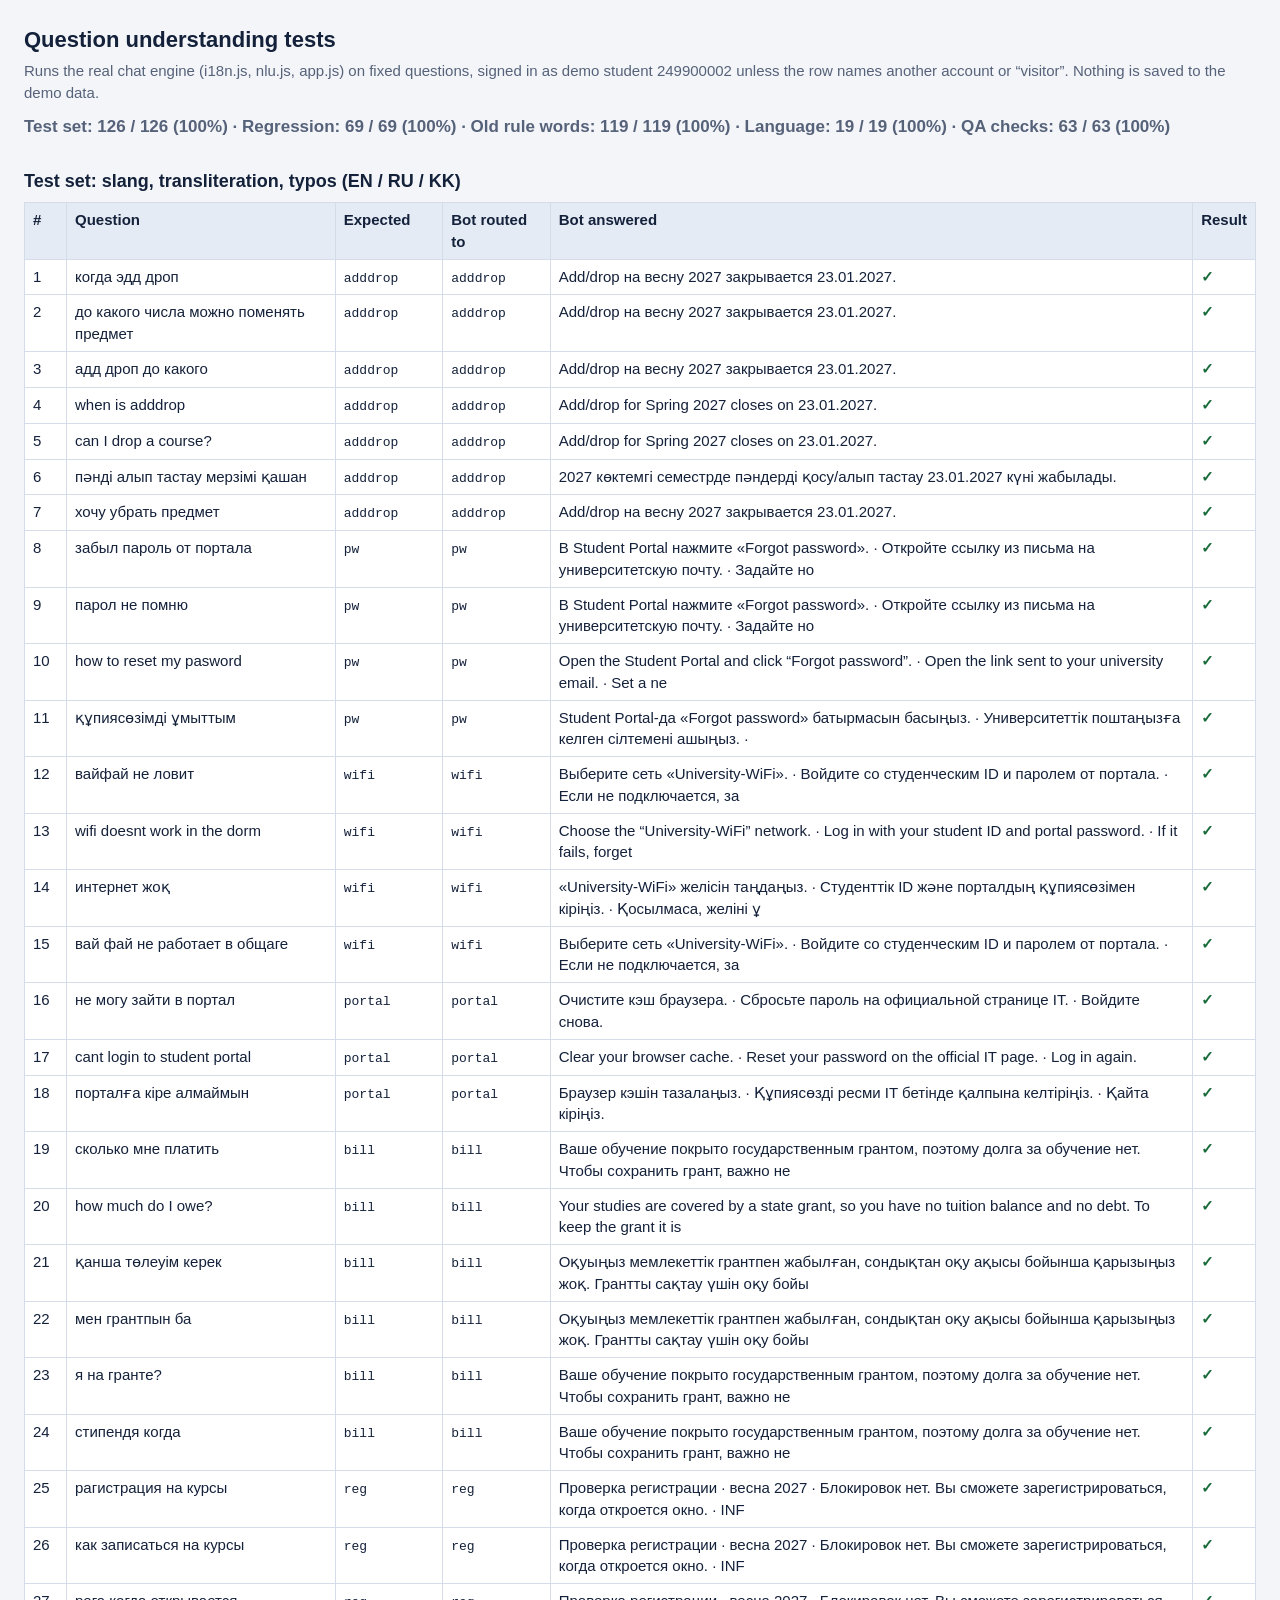
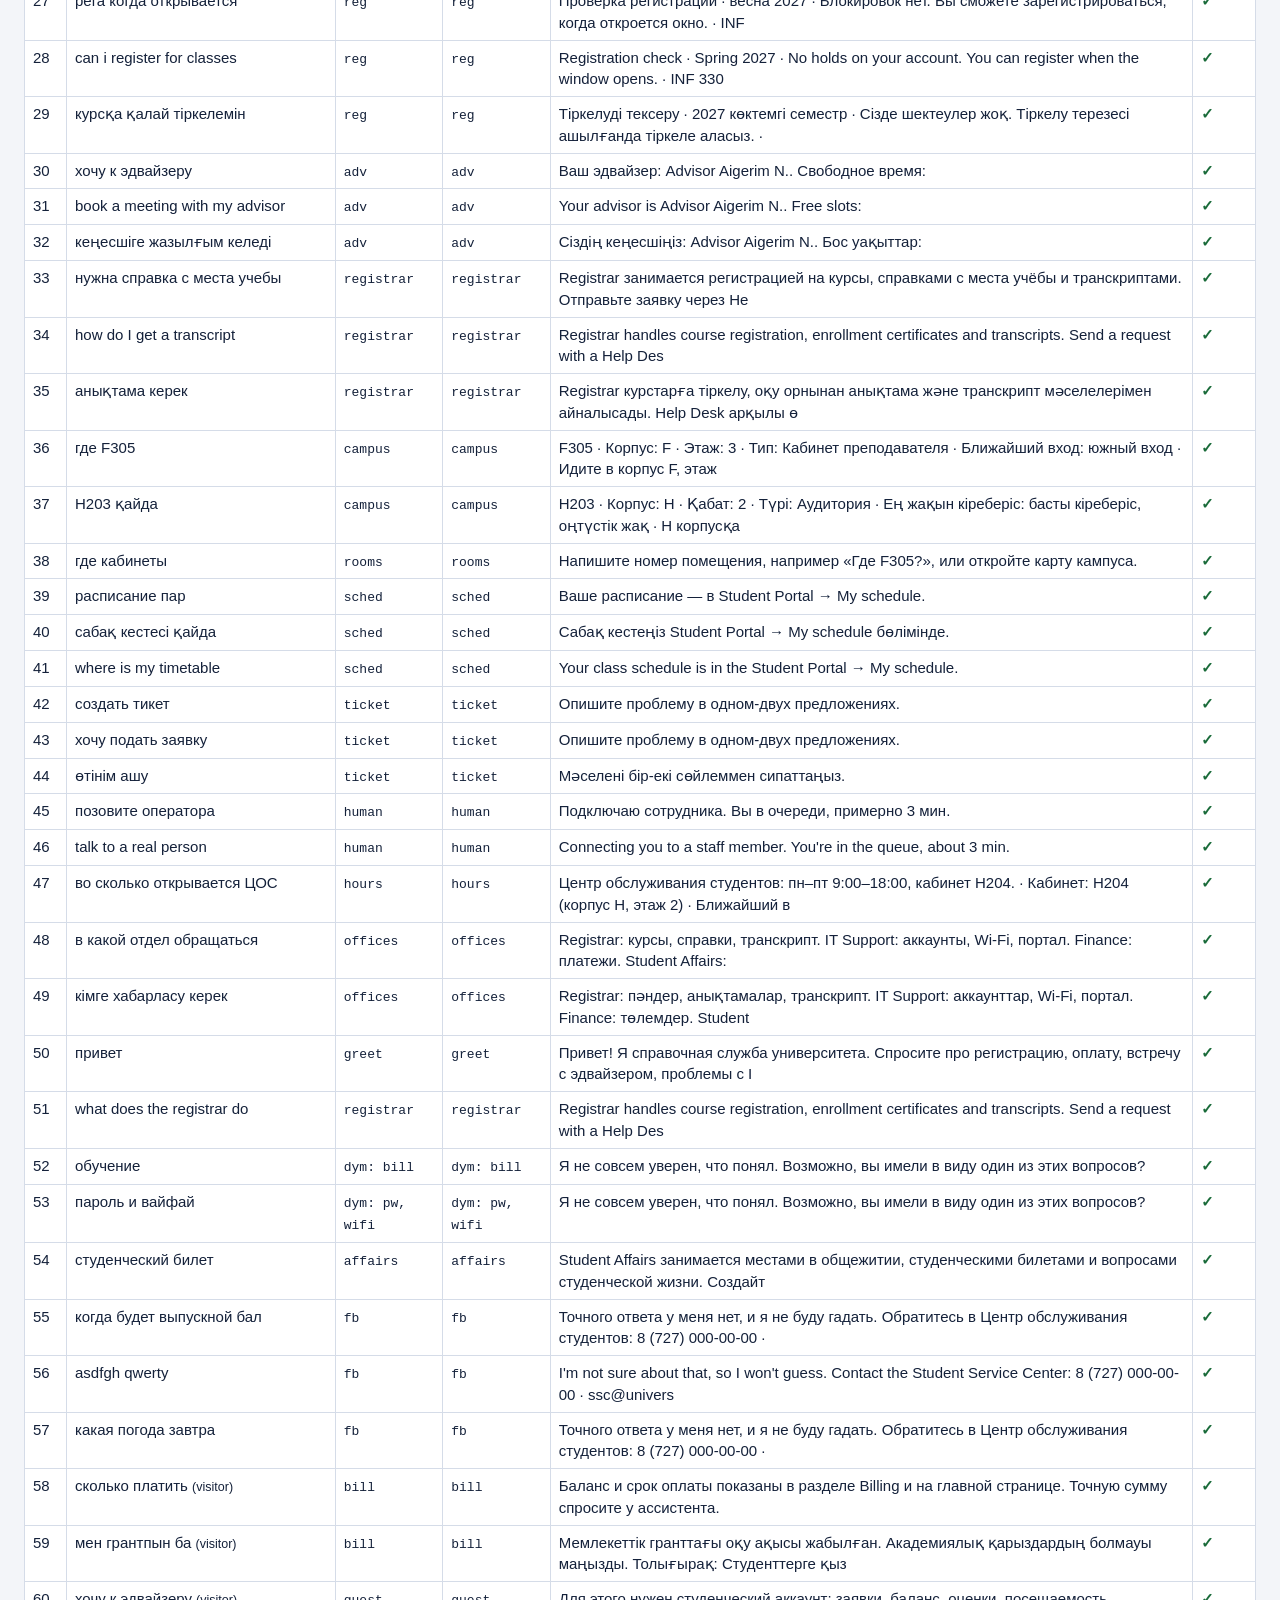
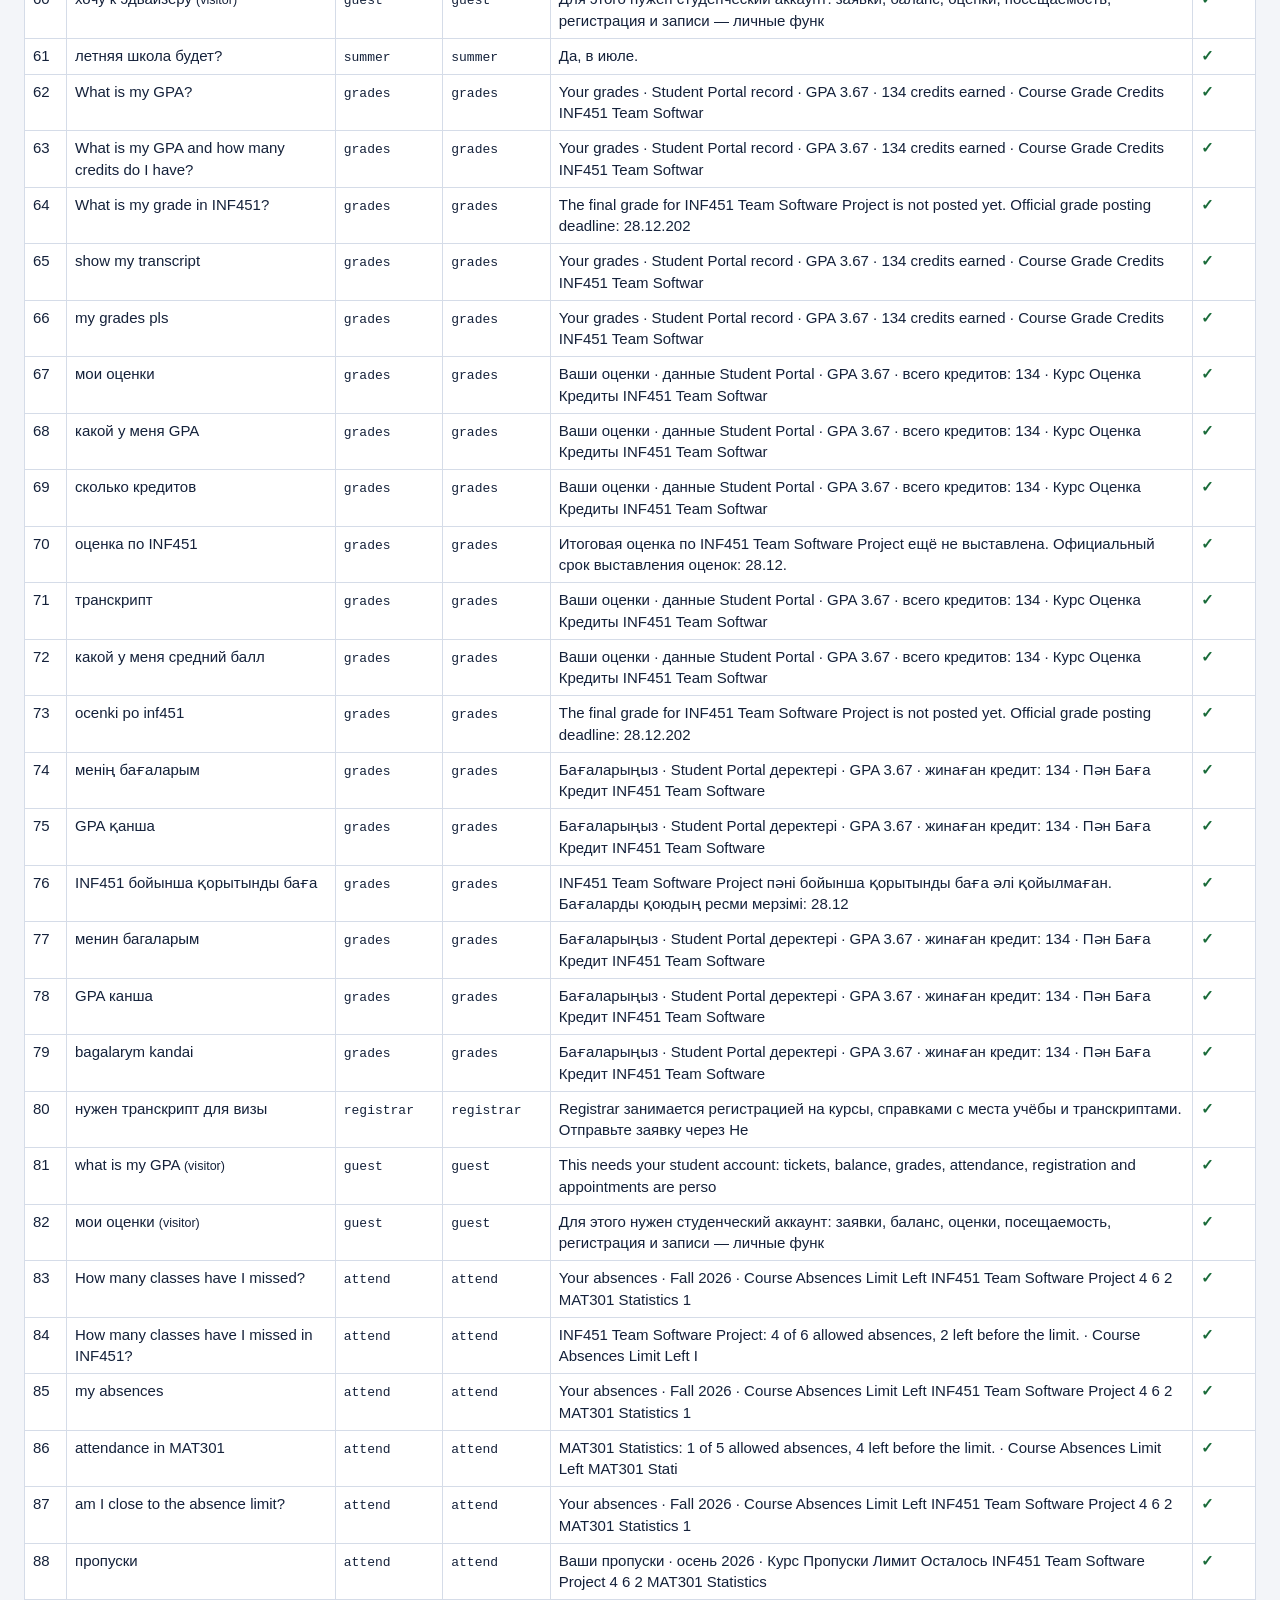
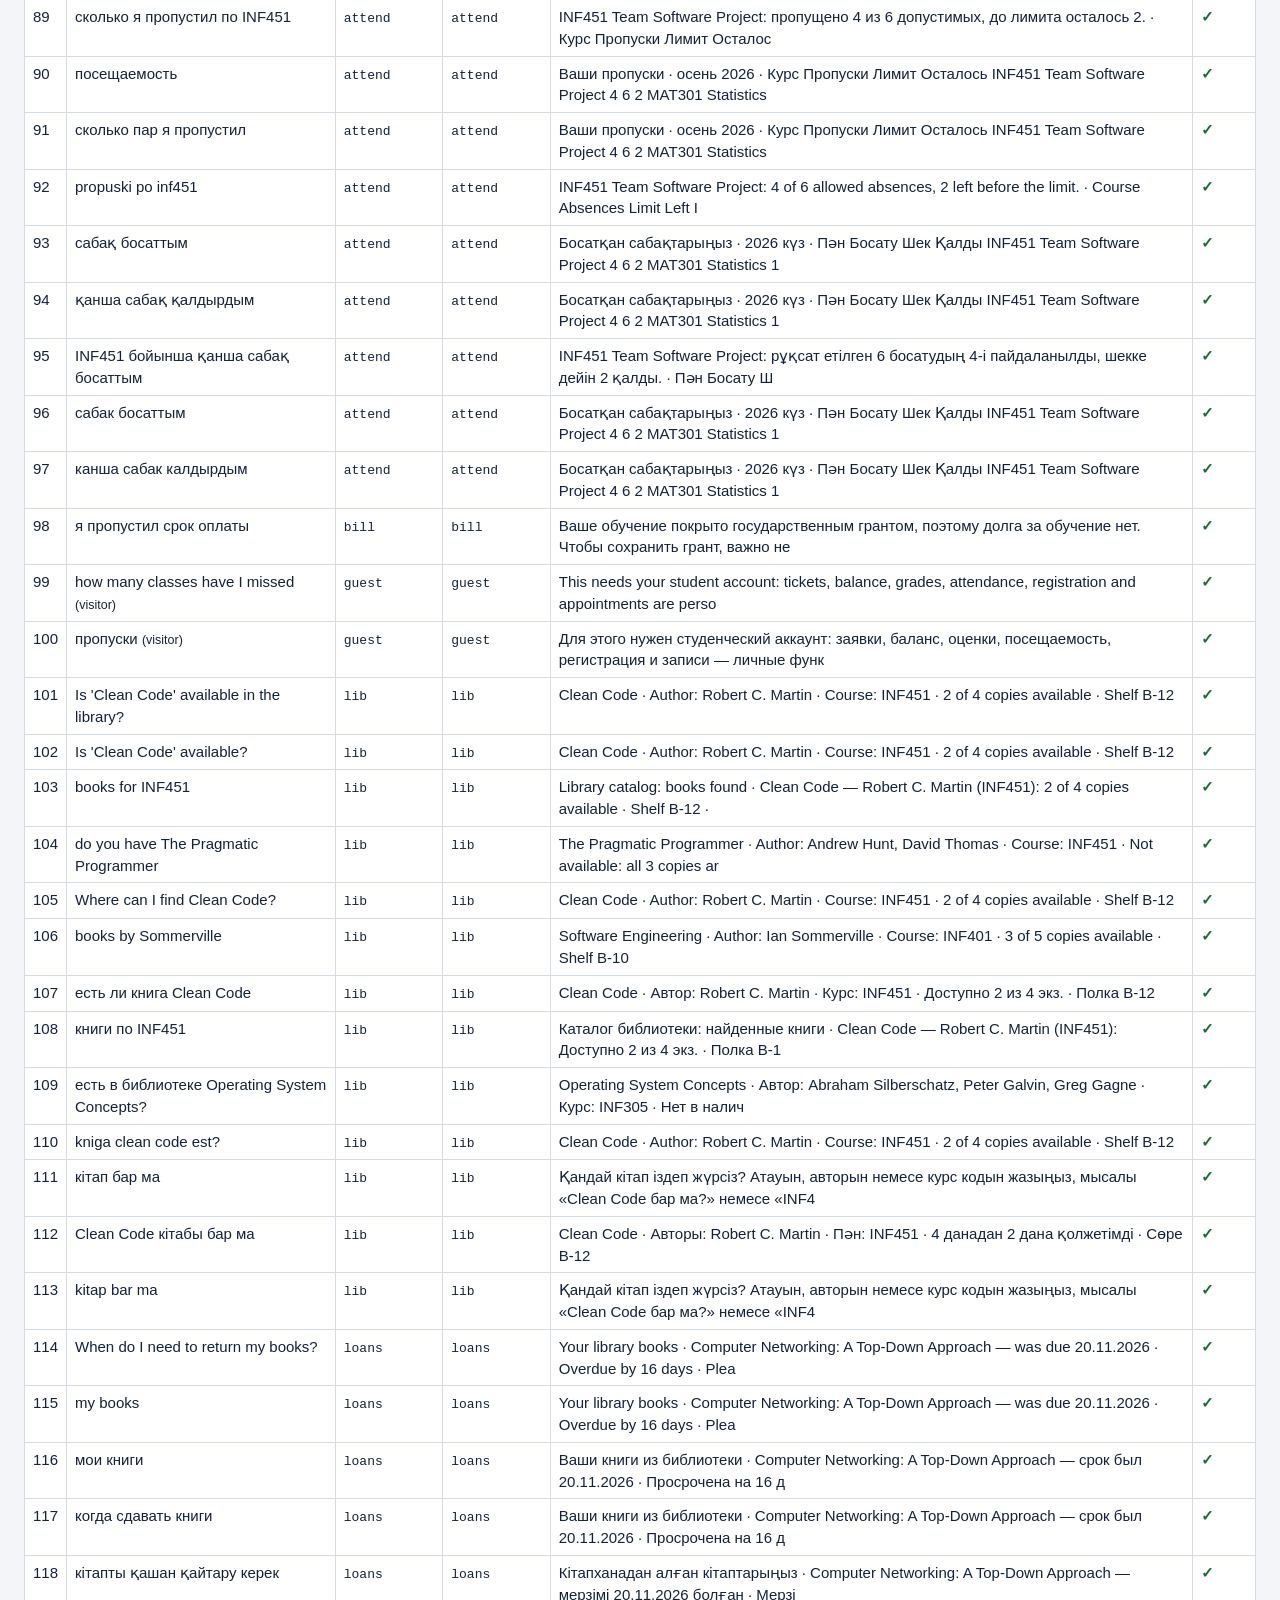
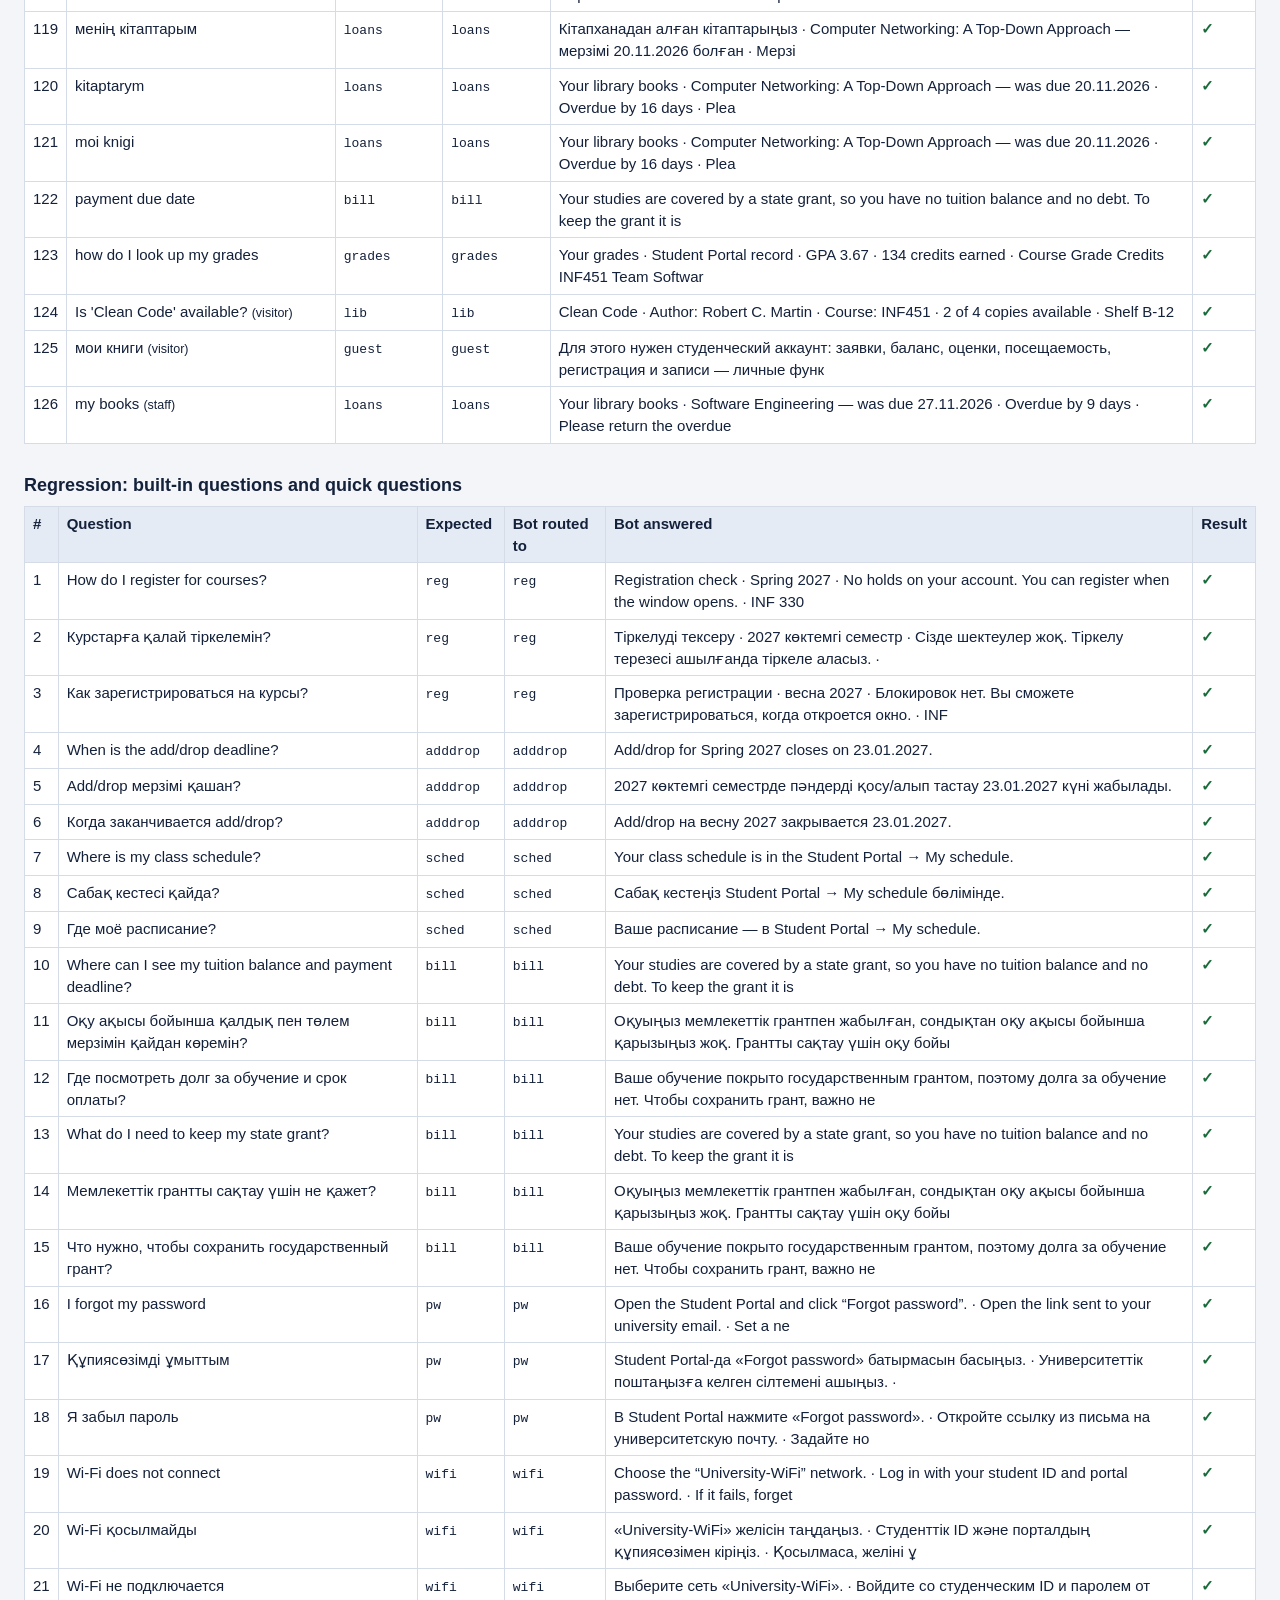
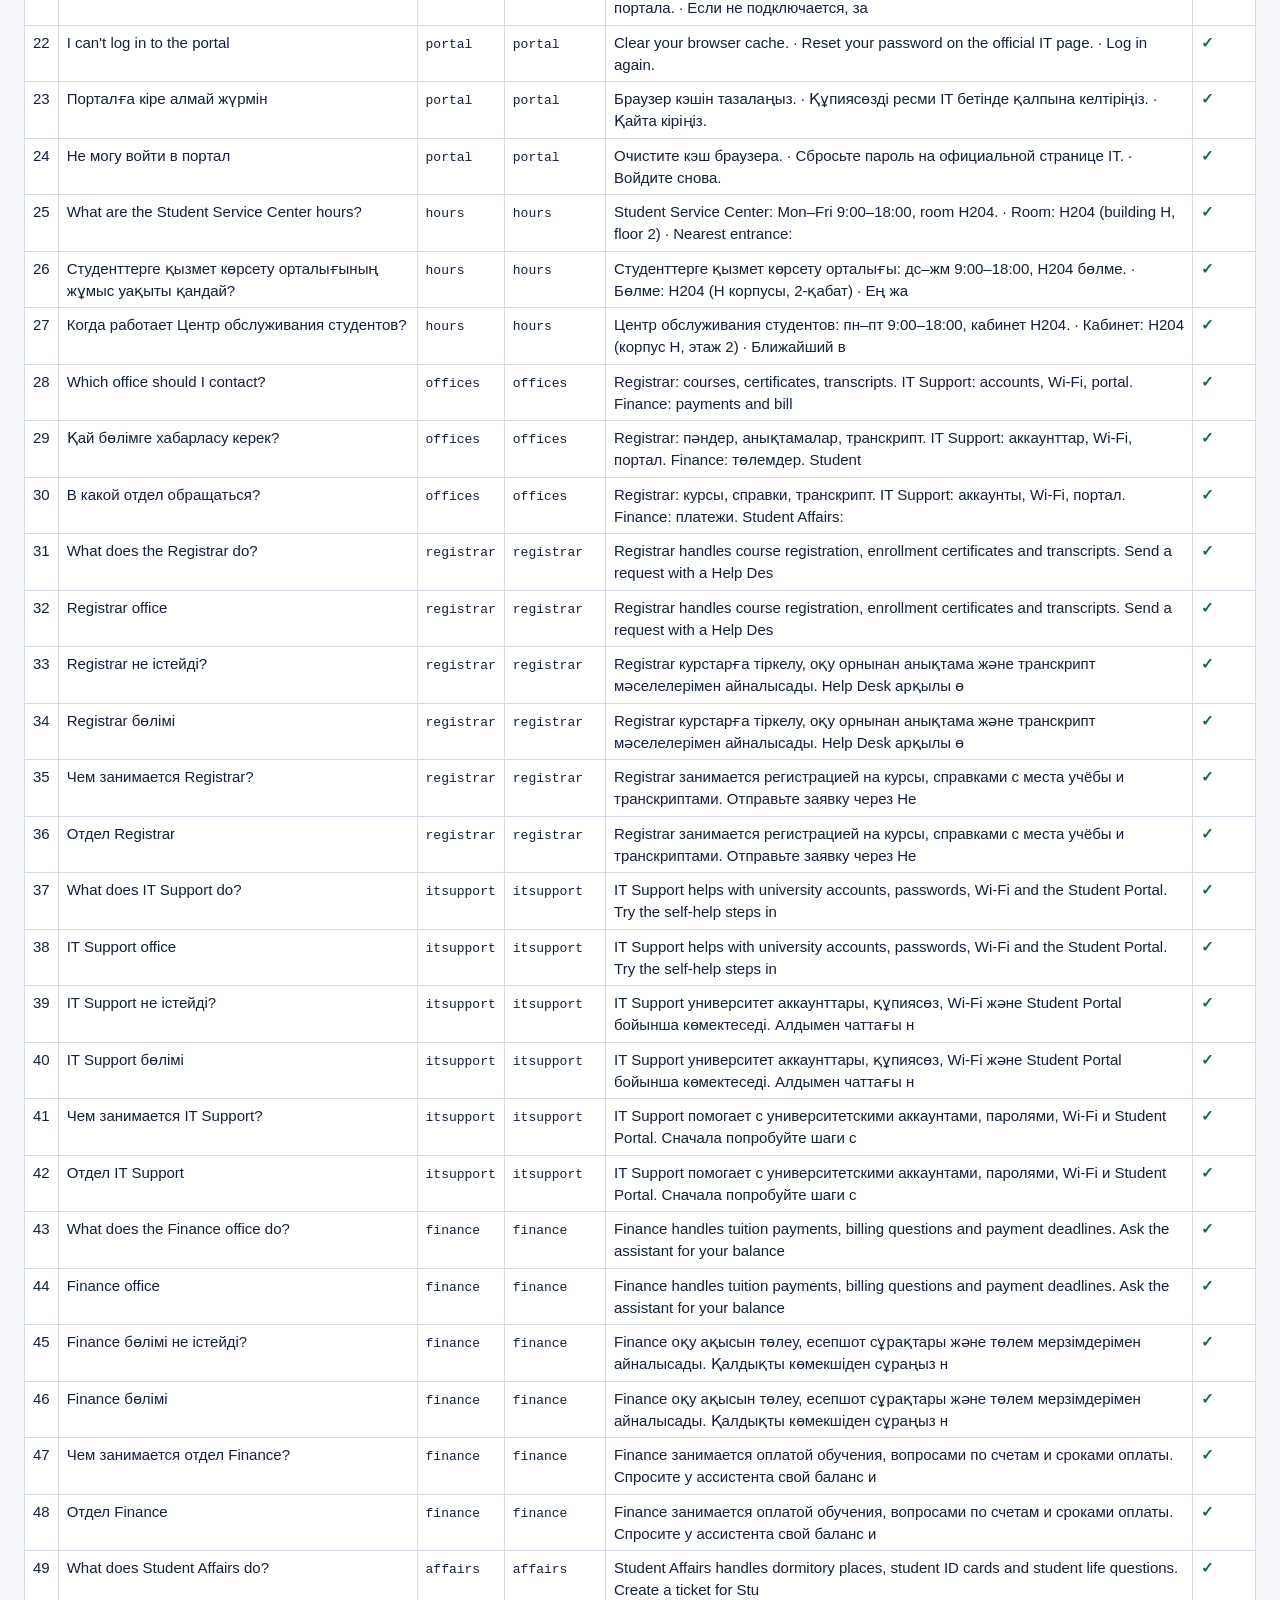
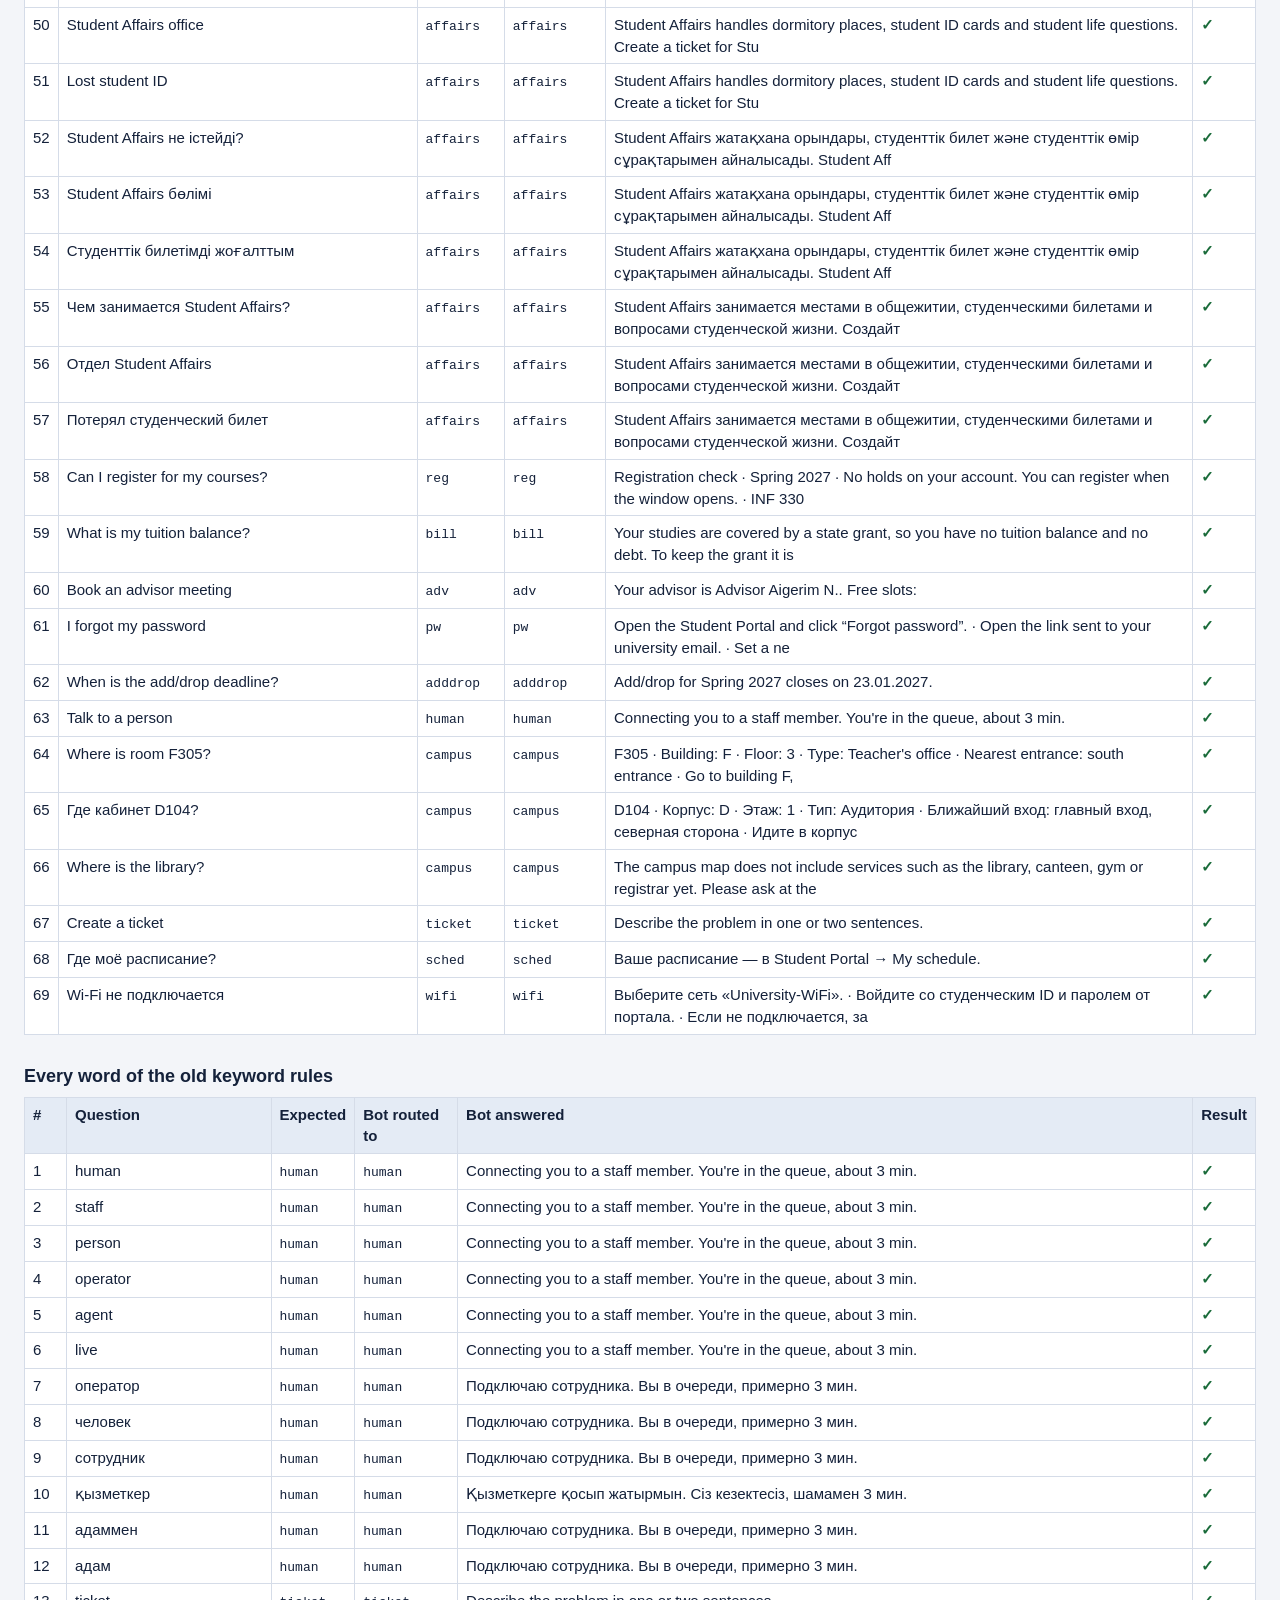
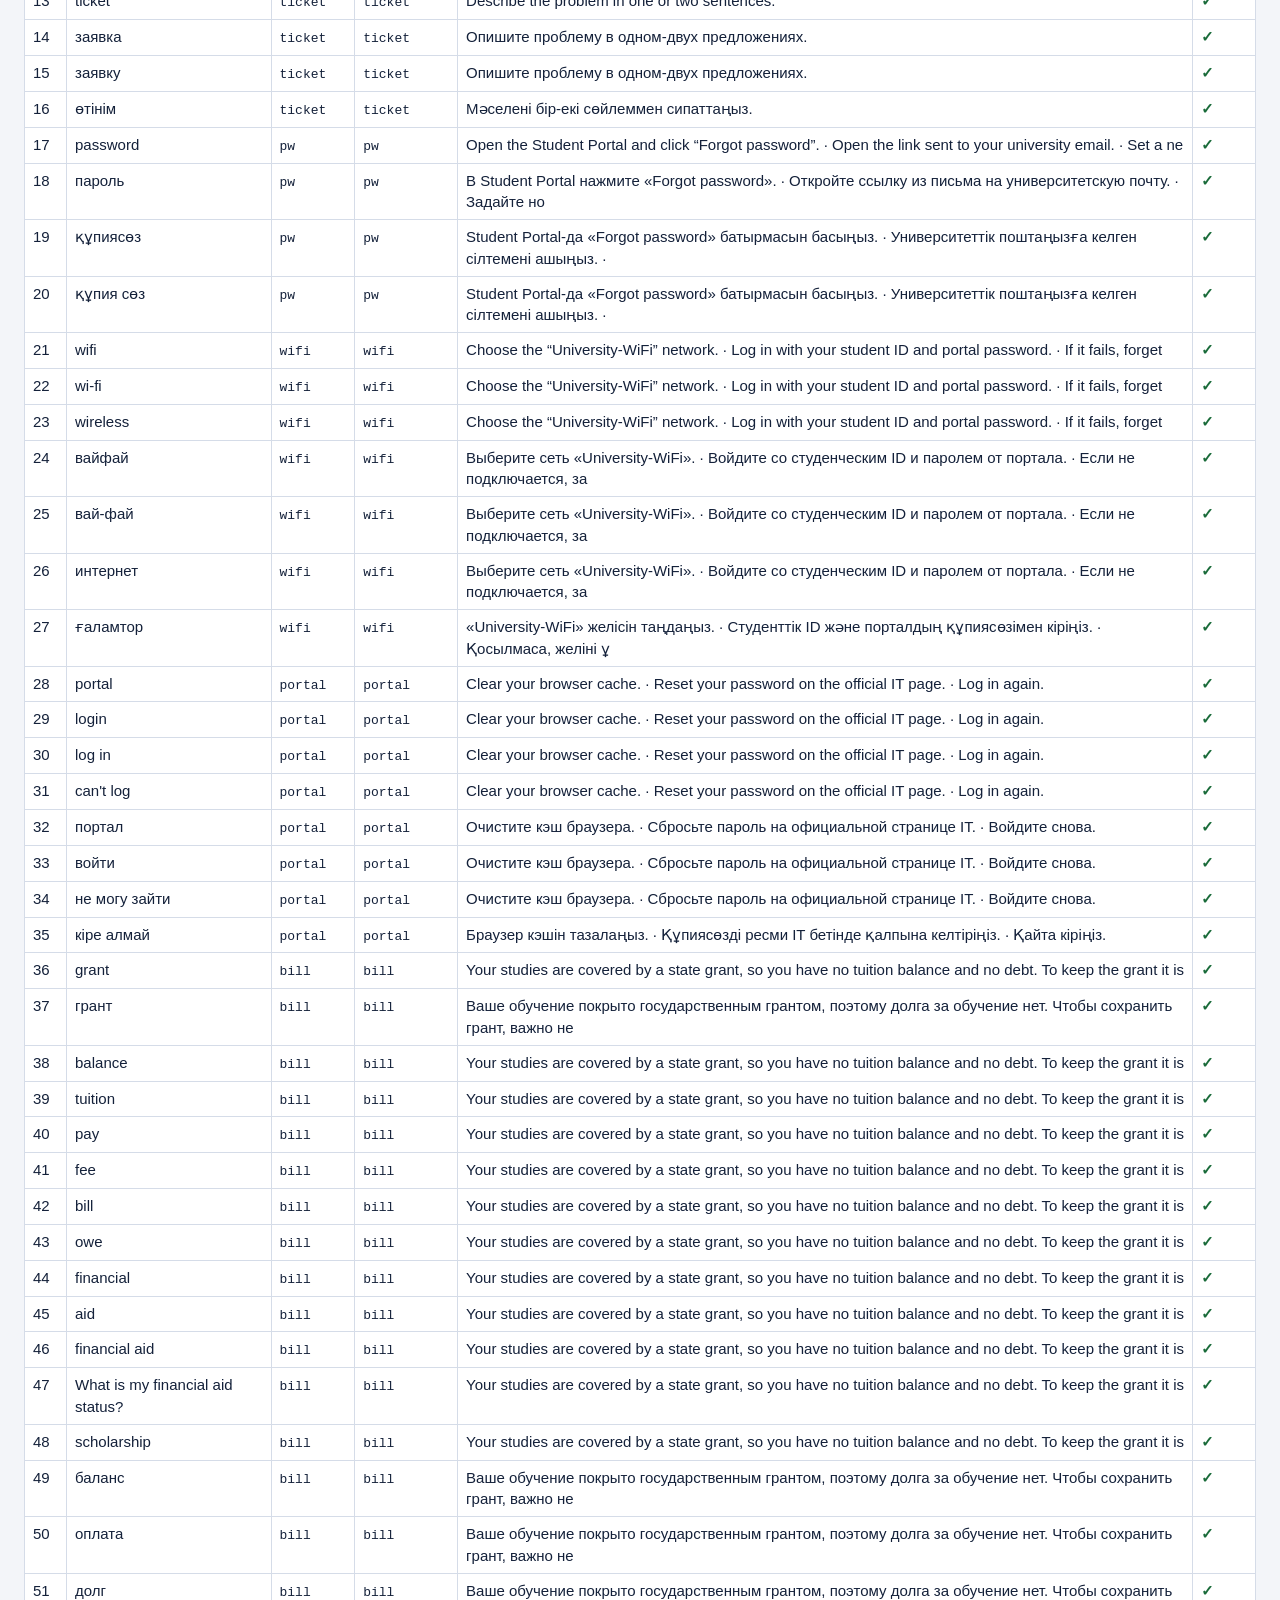
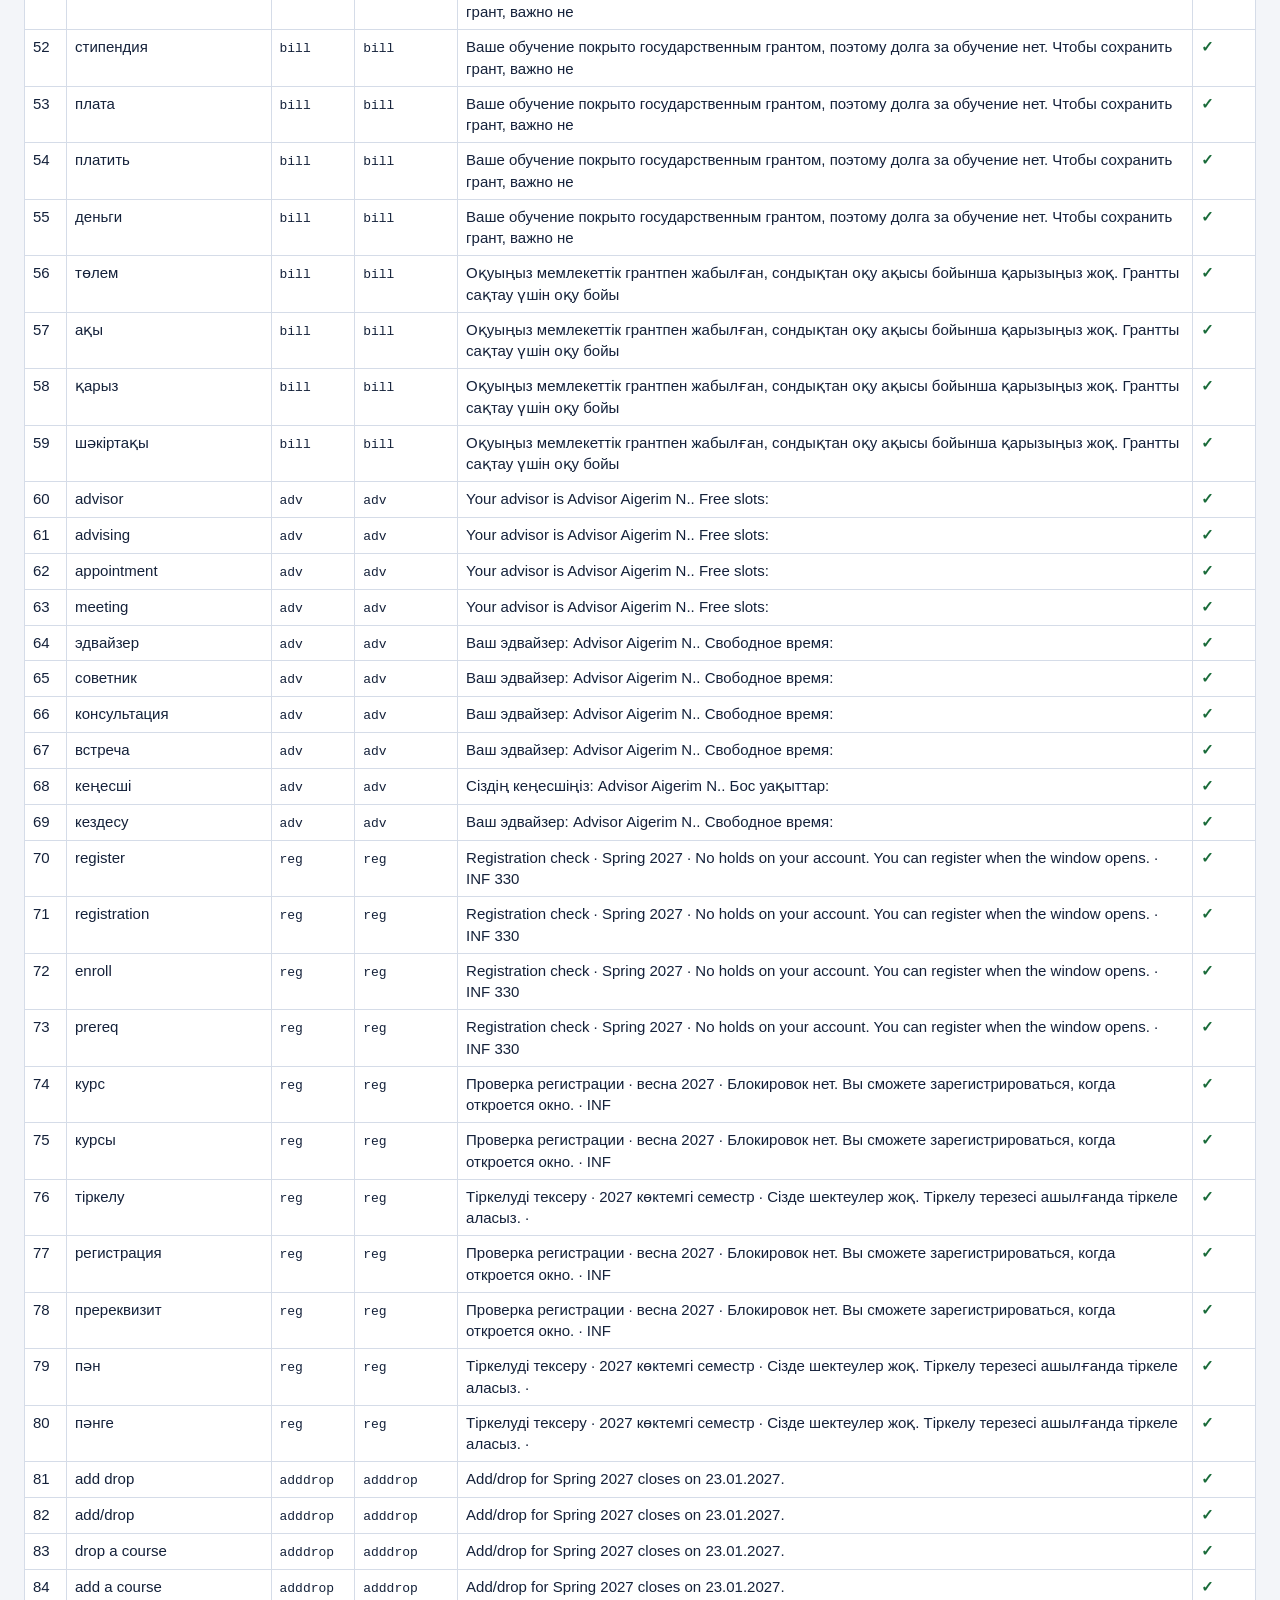
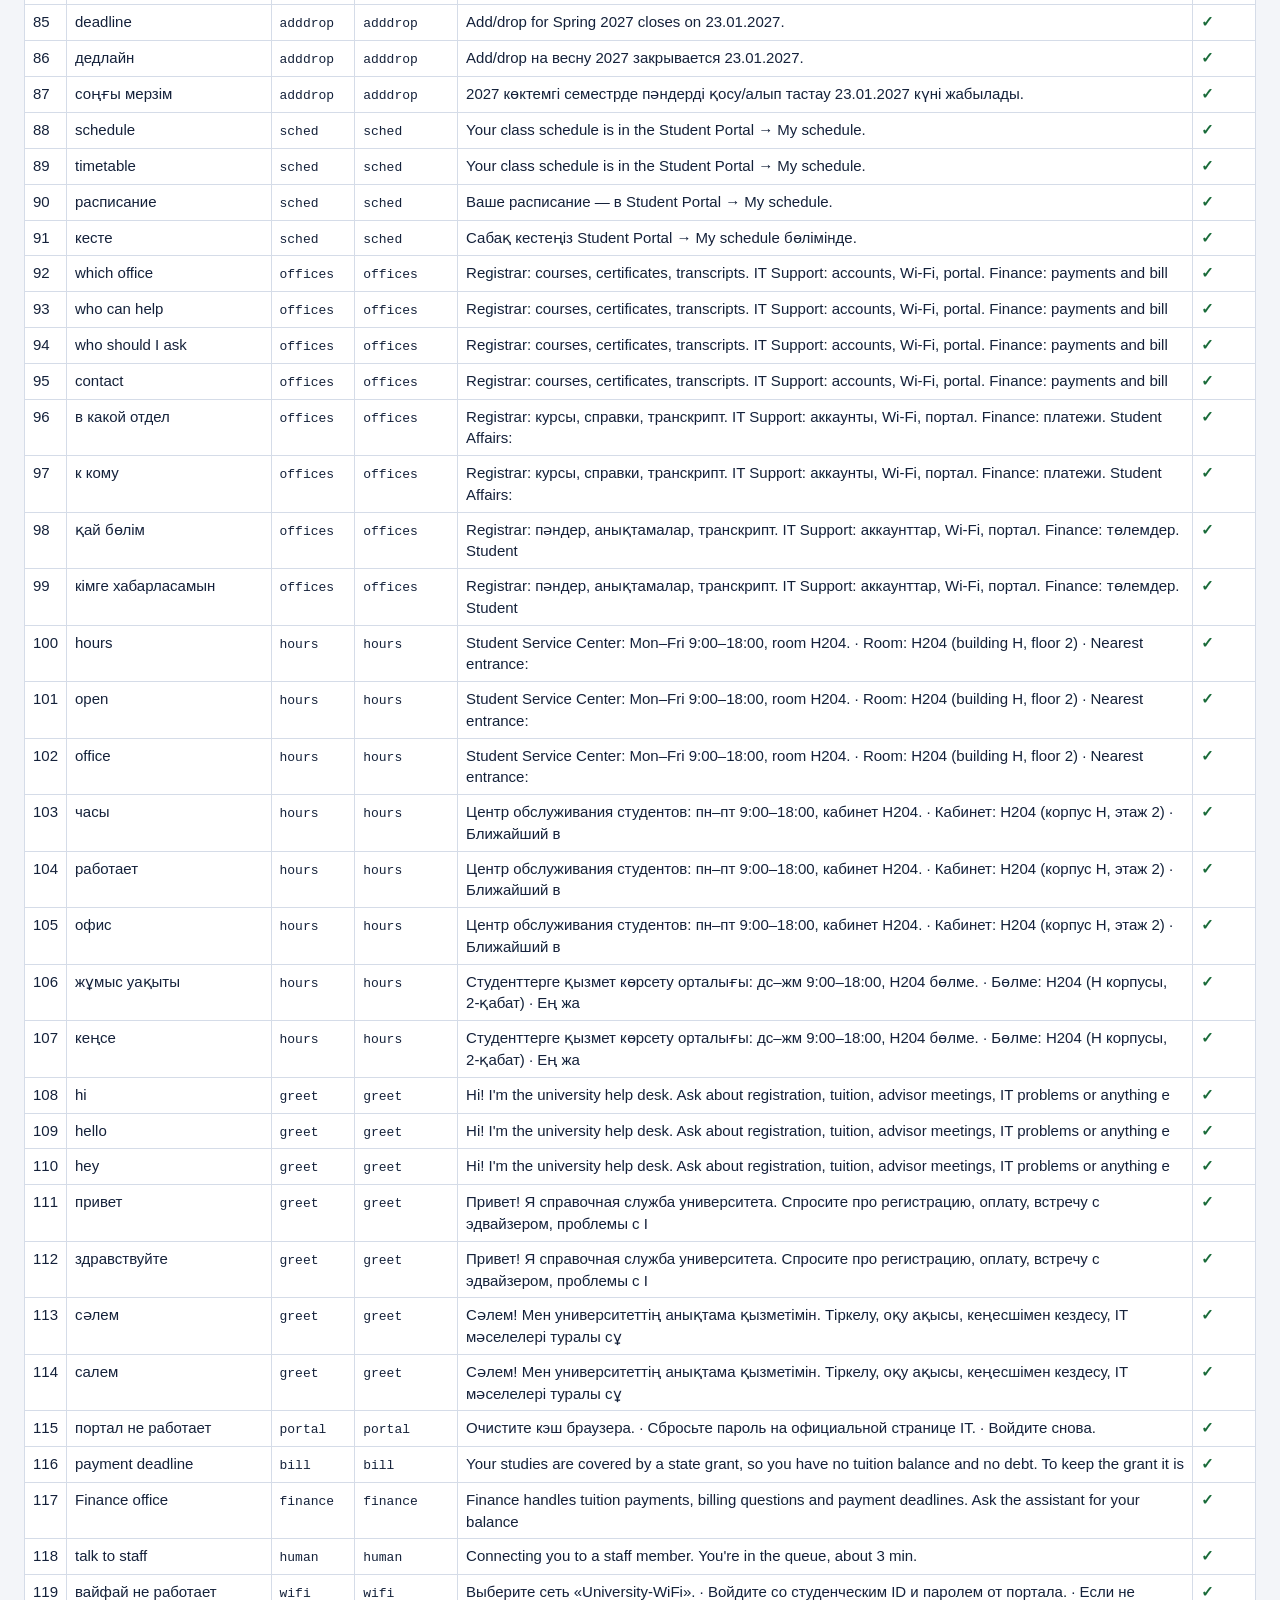
==== tests/nlu-test.html @ 6144e5aa "Sprint 5: US19 Library Services Adds a fictional 14-book library catalog (incl. Clean Code) with cop" ====
<!DOCTYPE html>
<html lang="en">
<head>
<meta charset="UTF-8">
<meta name="viewport" content="width=device-width, initial-scale=1.0">
<title>Help Desk · Question understanding tests</title>
<style>
  body{font:15px/1.45 "Segoe UI",Arial,sans-serif;margin:24px;color:#14213a;background:#f3f5f9}
  h1{font-size:22px;margin:0 0 4px}h2{font-size:18px;margin:28px 0 8px}
  p{margin:4px 0 12px;color:#566279}
  .sum{font-size:17px;font-weight:700}
  table{border-collapse:collapse;width:100%;background:#fff}
  th,td{border:1px solid #d5dce8;padding:6px 8px;text-align:left;vertical-align:top}
  th{background:#e4ebf5}
  td.ok{color:#1a6b3a;font-weight:700}td.bad{color:#b3341f;font-weight:700}
  tr.fail{background:#fdeceb}
  code{font-size:13px}
  #log,#q{display:none}
</style>
</head>
<body>
<h1>Question understanding tests</h1>
<p>Runs the real chat engine (i18n.js, nlu.js, app.js) on fixed questions, signed in as demo student 249900002 unless the row names another account or “visitor”. Nothing is saved to the demo data.</p>
<div id="out">Running…</div>
<div id="log"></div><input id="q">

<script>
onerror=(m,s,l)=>{document.getElementById('out').textContent='Error: '+m+' ('+(s||'').split('/').pop()+':'+l+')'};
/* keep the demo data untouched: the engine starts from fresh data and its saves are ignored */
(function(){const g=Storage.prototype.getItem,s=Storage.prototype.setItem;
  Storage.prototype.getItem=function(k){return k==='hd-state'?null:g.call(this,k)};
  Storage.prototype.setItem=function(k,v){if(k!=='hd-state')s.call(this,k,v)}})();
</script>
<script src="../i18n.js"></script>
<script src="../nlu.js"></script>
<script src="../app.js"></script>
<script>
/* question, expected topic, optional "visitor".
   Topics: an entry or handler as the bot routes it (pay and grant entries answer with the personal billing card → bill) */
const CASES=[
 ['когда эдд дроп','adddrop'],
 ['до какого числа можно поменять предмет','adddrop'],
 ['адд дроп до какого','adddrop'],
 ['when is adddrop','adddrop'],
 ['can I drop a course?','adddrop'],
 ['пәнді алып тастау мерзімі қашан','adddrop'],
 ['хочу убрать предмет','adddrop'],
 ['забыл пароль от портала','pw'],
 ['парол не помню','pw'],
 ['how to reset my pasword','pw'],
 ['құпиясөзімді ұмыттым','pw'],
 ['вайфай не ловит','wifi'],
 ['wifi doesnt work in the dorm','wifi'],
 ['интернет жоқ','wifi'],
 ['вай фай не работает в общаге','wifi'],
 ['не могу зайти в портал','portal'],
 ['cant login to student portal','portal'],
 ['порталға кіре алмаймын','portal'],
 ['сколько мне платить','bill'],
 ['how much do I owe?','bill'],
 ['қанша төлеуім керек','bill'],
 ['мен грантпын ба','bill'],
 ['я на гранте?','bill'],
 ['стипендя когда','bill'],
 ['рагистрация на курсы','reg'],
 ['как записаться на курсы','reg'],
 ['рега когда открывается','reg'],
 ['can i register for classes','reg'],
 ['курсқа қалай тіркелемін','reg'],
 ['хочу к эдвайзеру','adv'],
 ['book a meeting with my advisor','adv'],
 ['кеңесшіге жазылғым келеді','adv'],
 ['нужна справка с места учебы','registrar'],
 ['how do I get a transcript','registrar'],
 ['анықтама керек','registrar'],
 ['где F305','campus'],
 ['H203 қайда','campus'],
 ['где кабинеты','rooms'],
 ['расписание пар','sched'],
 ['сабақ кестесі қайда','sched'],
 ['where is my timetable','sched'],
 ['создать тикет','ticket'],
 ['хочу подать заявку','ticket'],
 ['өтінім ашу','ticket'],
 ['позовите оператора','human'],
 ['talk to a real person','human'],
 ['во сколько открывается ЦОС','hours'],
 ['в какой отдел обращаться','offices'],
 ['кімге хабарласу керек','offices'],
 ['привет','greet'],
 ['what does the registrar do','registrar'],
 ['обучение','dym: bill'],                 /* medium confidence → "Did you mean…?" */
 ['пароль и вайфай','dym: pw, wifi'],      /* two topics → both offered */
 ['студенческий билет','affairs'],
 ['когда будет выпускной бал','fb'],       /* not in the knowledge base → "not sure" + Unanswered */
 ['asdfgh qwerty','fb'],
 ['какая погода завтра','fb'],
 ['сколько платить','bill','visitor'],
 ['мен грантпын ба','bill','visitor'],
 ['хочу к эдвайзеру','guest','visitor'],
 ['летняя школа будет?','summer'],         /* entry added below, as staff would add it in Knowledge base */
 /* US17 grades: EN / RU / KK, Kazakh without its letters, Latin transliteration */
 ['What is my GPA?','grades'],
 ['What is my GPA and how many credits do I have?','grades'],
 ['What is my grade in INF451?','grades'],
 ['show my transcript','grades'],
 ['my grades pls','grades'],
 ['мои оценки','grades'],
 ['какой у меня GPA','grades'],
 ['сколько кредитов','grades'],
 ['оценка по INF451','grades'],
 ['транскрипт','grades'],
 ['какой у меня средний балл','grades'],
 ['ocenki po inf451','grades'],
 ['менің бағаларым','grades'],
 ['GPA қанша','grades'],
 ['INF451 бойынша қорытынды баға','grades'],
 ['менин багаларым','grades'],
 ['GPA канша','grades'],
 ['bagalarym kandai','grades'],
 ['нужен транскрипт для визы','registrar'],
 ['what is my GPA','guest','visitor'],
 ['мои оценки','guest','visitor'],
 /* US18 attendance */
 ['How many classes have I missed?','attend'],
 ['How many classes have I missed in INF451?','attend'],
 ['my absences','attend'],
 ['attendance in MAT301','attend'],
 ['am I close to the absence limit?','attend'],
 ['пропуски','attend'],
 ['сколько я пропустил по INF451','attend'],
 ['посещаемость','attend'],
 ['сколько пар я пропустил','attend'],
 ['propuski po inf451','attend'],
 ['сабақ босаттым','attend'],
 ['қанша сабақ қалдырдым','attend'],
 ['INF451 бойынша қанша сабақ босаттым','attend'],
 ['сабак босаттым','attend'],
 ['канша сабак калдырдым','attend'],
 ['я пропустил срок оплаты','bill'],
 ['how many classes have I missed','guest','visitor'],
 ['пропуски','guest','visitor'],
 /* US19 library: catalog (anyone) and my books (student, staff) */
 ["Is 'Clean Code' available in the library?",'lib'],
 ["Is 'Clean Code' available?",'lib'],
 ['books for INF451','lib'],
 ['do you have The Pragmatic Programmer','lib'],
 ['Where can I find Clean Code?','lib'],
 ['books by Sommerville','lib'],
 ['есть ли книга Clean Code','lib'],
 ['книги по INF451','lib'],
 ['есть в библиотеке Operating System Concepts?','lib'],
 ['kniga clean code est?','lib'],
 ['кітап бар ма','lib'],
 ['Clean Code кітабы бар ма','lib'],
 ['kitap bar ma','lib'],
 ['When do I need to return my books?','loans'],
 ['my books','loans'],
 ['мои книги','loans'],
 ['когда сдавать книги','loans'],
 ['кітапты қашан қайтару керек','loans'],
 ['менің кітаптарым','loans'],
 ['kitaptarym','loans'],
 ['moi knigi','loans'],
 ['payment due date','bill'],
 ['how do I look up my grades','grades'],
 ["Is 'Clean Code' available?",'lib','visitor'],
 ['мои книги','guest','visitor'],
 ['my books','loans','staff']
];
const label=r=>r.k==='kb'?(r.e.intent||r.e.id):r.k==='h'||r.k==='guest'?(r.k==='guest'?'guest':r.i):r.k==='dym'?'dym: '+r.list.map(e=>e.intent||e.id).join(', '):r.k;
/* interface functions from ui.js that replies may reference */
window.toLogin=window.show=window.openMap=window.sync=window.fillMenu=()=>{};
let said=[],lastO=null;
window.bot=o=>{lastO=o;said.push(plainAnswer(o)||'')};  /* capture replies instead of animating them */
window.botNow=window.bot;
function run(t,who){said=[];mode=null;U=who==='visitor'?GUEST:ACCOUNTS[who||'249900002'];curQ=t;
  const r=route(t);respond(r,detect(t),t);return{r,said:said.join(' | ')}}
/* a new entry, published the way the Knowledge base editor does it */
st.kb.push({id:'summer',kind:'faq',intent:null,status:'published',vn:1,log:[],vers:[{n:1,act:'create',by:'Test',at:Date.now(),cat:'reg',src:'cal',
  q:{en:['Is there a summer school this year?'],kk:['Биыл жазғы мектеп бар ма?'],ru:['Будет ли летняя школа в этом году?']},
  a:{en:'Yes, in July.',kk:'Иә, шілдеде.',ru:'Да, в июле.'}}]});

/* every word of the old keyword rules must still reach its topic */
const OLD={human:['human','staff','person','operator','agent','live','оператор','человек','сотрудник','қызметкер','адаммен','адам'],
 ticket:['ticket','заявка','заявку','өтінім'],pw:['password','пароль','құпиясөз','құпия сөз'],wifi:['wifi','wi-fi','wireless','вайфай','вай-фай','интернет','ғаламтор'],
 portal:['portal','login','log in',"can't log",'портал','войти','не могу зайти','кіре алмай'],
 bill:['grant','грант','balance','tuition','pay','fee','bill','owe','financial','aid','financial aid','What is my financial aid status?','scholarship','баланс','оплата','долг','стипендия','плата','платить','деньги','төлем','ақы','қарыз','шәкіртақы'],
 adv:['advisor','advising','appointment','meeting','эдвайзер','советник','консультация','встреча','кеңесші','кездесу'],
 reg:['register','registration','enroll','prereq','курс','курсы','тіркелу','регистрация','пререквизит','пән','пәнге'],
 adddrop:['add drop','add/drop','drop a course','add a course','deadline','дедлайн','соңғы мерзім'],
 sched:['schedule','timetable','расписание','кесте'],
 offices:['which office','who can help','who should I ask','contact','в какой отдел','к кому','қай бөлім','кімге хабарласамын'],
 hours:['hours','open','office','часы','работает','офис','жұмыс уақыты','кеңсе'],
 greet:['hi','hello','hey','привет','здравствуйте','сәлем','салем']};
/* a strong topic must beat a weak word */
const WEAK=[['портал не работает','portal'],['payment deadline','bill'],['Finance office','finance'],['talk to staff','human'],['вайфай не работает','wifi']];
const LANGT=[['kitap bar ma','kk'],['кітап бар ма','kk'],['есть ли книга Clean Code','ru'],['my books','en'],['менин багаларым','kk'],['GPA канша','kk'],['какой у меня GPA','ru'],['What is my grade in INF451?','en'],['канша сабак калдырдым','kk'],['сабак босаттым','kk'],['сколько я пропустил по INF451','ru'],['мен грантпын ба','kk'],['сабак кестеси кайда','kk'],['калай тиркелемин','kk'],['мен студентпін','kk'],['где бар','ru'],['мне нужна справка','ru'],['сколько мне платить','ru'],['how much do I owe','en']];
/* checks of the QA scenarios in docs/SPRINTS.md */
const at=(y,m,d,h)=>{window.clock=()=>new Date(y,m-1,d,h,0)};
const has=(s,x)=>s.includes(x);
function check(name,fn){let got;try{got=fn()}catch(e){got='ERROR '+e.message}return{q:name,exp:'true',got:String(got===true||got),said:'',ok:got===true}}
const QA=[
 check('US3 "статус моей заявки" lists number, office, status',()=>{const a=run('статус моей заявки').said;return has(a,'10229')&&has(a,'Student Affairs')&&has(a,'Решена')||a}),
 check('US3 "where is my ticket" lists tickets',()=>{const a=run('where is my ticket').said;return has(a,'10229')||a}),
 check('US3 status question with a number shows the last update',()=>{const a=run("What's the status of my ticket 10229?").said;return has(a,'Resolved')&&has(a,'Applications open')||a}),
 check('US3 a ticket of another student (10228) is not shown',()=>{const a=run('status of my ticket 10228').said;return has(a,'not among')&&!has(a,'200 000')||a}),
 check('US3 a ticket number does not start a new ticket',()=>{run('ticket 10229');return mode!=='desc'||'mode='+mode}),
 check('US10 every office room is an office on the campus map',()=>Object.values(OFFICE_INFO).every(o=>{const r=CAMPUS.get(o.room);return r&&r.t==='office'&&'DEFGHI'.includes(r.b)})),
 check('US10 "Who can help with a lost student ID?" names the office with room, hours, phone, email',()=>{at(2026,11,4,12);const a=run('Who can help with a lost student ID?').said;return has(a,'Student Affairs')&&has(a,'G205')&&has(a,'10:00')&&has(a,'000-00-04')&&has(a,'affairs@')||a}),
 check('US10 open office says Open now',()=>{at(2026,11,4,12);const a=run('What does the Registrar do?').said;return has(a,'Open now, until 17:00')||a}),
 check('US10 before opening: Closed now, opens at',()=>{at(2026,11,4,7);const a=run('What does the Registrar do?').said;return has(a,'Closed now, opens at 9:00')||a}),
 check('US10 evening: opens next working day',()=>{at(2026,11,4,20);const a=run('What does the Registrar do?').said;return has(a,'Closed now, opens on Thursday at 9:00')||a}),
 check('US10 Saturday: opens on Monday',()=>{at(2026,11,7,12);const a=run('What does the Registrar do?').said;return has(a,'Closed now, opens on Monday at 9:00')||a}),
 check('US10 closed office offers a ticket',()=>{at(2026,11,7,12);run('What does the Registrar do?');return lastO.acts.some(x=>x[0]===T.en.mkT)}),
 check('US10 open office does not offer a ticket',()=>{at(2026,11,4,12);run('What does the Registrar do?');return !lastO.acts.some(x=>x[0]===T.en.mkT)}),
 check('US11 payment reminder 7 days before, with date and amount',()=>{st.notes=[];U=ACCOUNTS['249900004'];at(2026,11,5,9);payReminder();const n=st.notes.find(x=>x.type==='pay');return n&&n.due==='2026-11-12'&&n.amt===350000||JSON.stringify(st.notes)}),
 check('US11 no reminder 8 days before',()=>{st.notes=[];U=ACCOUNTS['249900004'];at(2026,11,4,9);payReminder();return st.notes.length===0}),
 check('US11 only one reminder per deadline',()=>{st.notes=[];U=ACCOUNTS['249900004'];at(2026,11,6,9);payReminder();payReminder();return st.notes.length===1}),
 check('US11 no reminder for a grant student',()=>{st.notes=[];U=ACCOUNTS['249900002'];at(2026,11,6,9);payReminder();return st.notes.length===0}),
 check('US11 "Stop sending me reminders" turns them off and none arrive',()=>{st.notes=[];const a=run('Stop sending me reminders');U=ACCOUNTS['249900002'];const off=!remOn();U=ACCOUNTS['249900004'];setRem(false);at(2026,11,6,9);payReminder();const none=st.notes.length===0;setRem(true);U=ACCOUNTS['249900002'];setRem(true);return off&&none&&has(a.said,'turned off')||a.said}),
 check('US11 "включи напоминания" turns them on',()=>{U=ACCOUNTS['249900002'];setRem(false);run('включи напоминания');U=ACCOUNTS['249900002'];return remOn()}),
 check('US13 room card shows the nearest entrance and a map button',()=>{const a=run('Where is room F305?').said;return has(a,'Nearest entrance: south entrance')&&lastO.acts.length===1||a}),
 check('US13 every building has an entrance in three languages',()=>CAMPUS_BLDS.every(b=>LANGS.every(l=>!trL('cm.ent.'+b,l).startsWith('cm.')))),
 check('Language "мен грантпын ба" gets a Kazakh answer',()=>{const a=run('мен грантпын ба').said;return has(a,'Оқуыңыз')||a}),
 check('Test assistant: staff questions stay out of Analytics',()=>{const n=st.events.length;U=ACCOUNTS.staff;respond(route('I forgot my password'),'en','I forgot my password');return st.events.length===n}),
 check('Test assistant: personal answers explain the student account',()=>{U=ACCOUNTS.staff;said=[];const r=route('хочу к эдвайзеру');respond(r,'ru','');return has(said.join(),'аккаунта сотрудника')||said.join()}),
 check('Test assistant: a rating is stored with role staff',()=>{U=ACCOUNTS.staff;const f={_q:'q',_a:'a'};fbEvent(f,false);const e=st.events[st.events.length-1];return e.role==='staff'&&e.k==='fb'&&e.v===false}),
 check('US17 S1 "What is my GPA and how many credits do I have?" → GPA 3.67 and 134 credits of 249900002',()=>{const a=run('What is my GPA and how many credits do I have?').said;return has(a,'GPA 3.67')&&has(a,'134')||a}),
 check('US17 S1 another student (249900003) gets their own GPA 2.85 and 121 credits',()=>{U=ACCOUNTS['249900003'];said=[];curQ='какой у меня GPA';respond(route(curQ),'ru',curQ);const a=said.join();return has(a,'2.85')&&has(a,'121')&&!has(a,'3.67')||a}),
 check('US17 S1 the card lists course, grade and credits',()=>{const a=run('мои оценки').said;return has(a,'INF320 Computer Networks')&&has(a,'A-')&&has(a,'Кредиты')&&has(a,'ещё не выставлена')||a}),
 check('US17 S2 "What is my grade in INF451?" → not posted yet + deadline 28.12.2026',()=>{const a=run('What is my grade in INF451?').said;return has(a,'not posted yet')&&has(a,'28.12.2026')&&has(a,'INF451')&&!has(a,'MAT301')||a}),
 check('US17 S2 Kazakh: "INF451 бойынша қорытынды баға" → әлі қойылмаған + 28.12.2026',()=>{const a=run('INF451 бойынша қорытынды баға').said;return has(a,'әлі қойылмаған')&&has(a,'28.12.2026')||a}),
 check('US17 a posted grade for one course',()=>{const a=run('grade in INF320').said;return has(a,'INF320 Computer Networks: A,')||a}),
 check('US17 a course not in the record',()=>{const a=run('оценка по CS999').said;return has(a,'CS999 нет')||a}),
 check('US17 visitor is asked to sign in, no grades shown',()=>{const a=run('what is my GPA','visitor').said;return has(a,'sign in')&&!has(a,'GPA 3')||a}),
 check('US17 staff in Test assistant: no student grades',()=>{U=ACCOUNTS.staff;said=[];respond(route('what is my GPA'),'en','what is my GPA');const a=said.join();return has(a,'student account')&&!has(a,'GPA 3')||a}),
 check('US18 S1 "How many classes have I missed in INF451?" → 4 absences, limit 6',()=>{st.att=seedAtt();const a=run('How many classes have I missed in INF451?').said;return has(a,'4 of 6 allowed absences, 2 left')&&!has(a,'MAT301')||a}),
 check('US18 S1 all courses: INF451 and MAT301 with absences and limit',()=>{st.att=seedAtt();const a=run('сколько у меня пропусков').said;return has(a,'INF451')&&has(a,'MAT301')&&has(a,'Лимит')||a}),
 check('US18 Kazakh: "INF451 бойынша қанша сабақ босаттым" → 4 / 6',()=>{st.att=seedAtt();const a=run('INF451 бойынша қанша сабақ босаттым').said;return has(a,'рұқсат етілген 6 босатудың 4-і')||a}),
 check('US18 seeded 4 of 6 → warning "2 left" with course and limit',()=>{st.att=seedAtt();st.notes=[];attCheck('249900002');const n=st.notes.filter(x=>x.type==='att');return n.length===1&&n[0].c==='INF451'&&n[0].left===2&&n[0].lim===6||JSON.stringify(st.notes)}),
 check('US18 S2 limit 6, missed 4, teacher marks one more → "only 1 left", course and limit named',()=>{st.att=seedAtt();st.notes=[];attCheck('249900002');const sent=markAbsence('249900002','INF451');const n=st.notes[st.notes.length-1],t=trL('n.att','en',{c:n.c+' '+n.t,a:n.abs,l:n.lim,n:n.left});
   return sent===1&&n.uid==='249900002'&&n.left===1&&has(t,'INF451 Team Software Project')&&has(t,'5 of 6')&&has(t,'only 1 left')||t}),
 check('US18 the chat then says 1 left',()=>{const a=run('сколько я пропустил по INF451').said;return has(a,'пропущено 5 из 6')&&has(a,'осталось 1')||a}),
 check('US18 at the limit (6 of 6) → "reached the limit" warning',()=>{markAbsence('249900002','INF451');const n=st.notes[st.notes.length-1];return n.type==='att'&&n.left===0&&n.abs===6||JSON.stringify(n)}),
 check('US18 over the limit (7 of 6) → separate "limit exceeded" warning',()=>{markAbsence('249900002','INF451');const n=st.notes[st.notes.length-1];return n.type==='attover'&&n.abs===7&&n.lim===6&&has(trL('n.attover','ru',{c:n.c,a:n.abs,l:n.lim}),'превышен')||JSON.stringify(n)}),
 check('US18 no repeated warning for the same absence count',()=>{const k=st.notes.length;attCheck('249900002');attCheck('249900002');return st.notes.length===k}),
 check('US18 no warning while more than 2 are left (249900004, MAT301 2 of 5 → 3)',()=>{st.att=seedAtt();st.notes=[];return attCheck('249900004')===0}),
 check('US18 a mark for one student does not change another student',()=>{st.att=seedAtt();st.notes=[];markAbsence('249900002','INF451');return st.att['249900001'].INF451===2&&!st.notes.some(n=>n.uid!=='249900002')}),
 check('US18 a student sees only own absences (249900001: INF451 2 of 6)',()=>{st.att=seedAtt();U=ACCOUNTS['249900001'];said=[];curQ='How many classes have I missed in INF451?';respond(route(curQ),'en',curQ);const a=said.join();return has(a,'2 of 6')&&!has(a,'4 of 6')||a}),
 check('US18 visitor is asked to sign in, no absences shown',()=>{const a=run('How many classes have I missed in INF451?','visitor').said;return has(a,'sign in')&&!has(a,'of 6')||a}),
 check('US18 every student has INF451 with limit 6; one has 4 absences',()=>Object.keys(ATT_SEED).every(k=>attList(k).some(x=>x.c==='INF451'&&x.lim===6))&&Object.values(ATT_SEED).filter(m=>m.INF451===4).length===1),
 check('US19 S1 "Is ‘Clean Code’ available in the library?" → copies available and shelf, as in the catalog',()=>{const b=CATALOG.find(x=>x.t==='Clean Code'),a=run("Is 'Clean Code' available in the library?").said;return has(a,b.av+' of '+b.n+' copies available')&&has(a,'Shelf '+b.sh)&&has(a,'Robert C. Martin')||a}),
 check('US19 S1 Russian: "есть ли книга Clean Code" → Доступно 2 из 4, Полка B-12',()=>{const a=run('есть ли книга Clean Code').said;return has(a,'Доступно 2 из 4')&&has(a,'Полка B-12')||a}),
 check('US19 all copies on loan → "Not available" and the nearest return date',()=>{const a=run('Is The Pragmatic Programmer available?').said;return has(a,'Not available')&&has(a,'18.11.2026')&&!has(a,'copies available')||a}),
 check('US19 search by course: INF451 → its three books',()=>{const a=run('books for INF451').said;return has(a,'Clean Code')&&has(a,'The Pragmatic Programmer')&&has(a,'Refactoring')&&!has(a,'Statistics')||a}),
 check('US19 search by author and with a typo',()=>{const a=run('books by Sommerville').said,b=run('is clen code available').said;return has(a,'Software Engineering')&&has(b,'Clean Code')||a+' / '+b}),
 check('US19 a book not in the catalog',()=>{const a=run('is Harry Potter available in the library').said;return has(a,'couldn’t find “harry potter”')||has(a,"couldn't find “harry potter”")||a}),
 check('US19 "Where is the library?" still says it is not on the map (no invented location)',()=>{const r=run('Where is the library?').r;return r.k==='campus'&&r.c.k==='svc'}),
 check('US19 S2 "When do I need to return my books?" (249900001) → both books with due dates, overdue marked, hold explained',()=>{at(2026,11,13,10);const a=run('When do I need to return my books?','249900001').said;
   return has(a,'Clean Code — return by 25.11.2026')&&has(a,'Operating System Concepts — was due 30.10.2026 · Overdue by 14 days')&&has(a,'blocks your course registration')||a}),
 check('US19 S2 Kazakh: overdue marked "мерзімі өтіп кетті"',()=>{at(2026,11,13,10);const a=run('кітапты қашан қайтару керек','249900001').said;return has(a,'өтіп кетті')&&has(a,'25.11.2026')||a}),
 check('US19 each student sees only own books (249900002 → Computer Networking only)',()=>{at(2026,11,13,10);const a=run('my books').said;return has(a,'Computer Networking')&&!has(a,'Clean Code')&&!has(a,'Overdue')||a}),
 check('US19 a student with no loans',()=>{const a=run('my books','249900003').said;return has(a,'no library books')||a}),
 check('US19 visitor can search the catalog but "my books" asks to sign in',()=>{const a=run('Is Clean Code available?','visitor').said,b=run('my books','visitor').said;return has(a,'2 of 4')&&has(b,'sign in')&&!has(b,'return by')||a+' / '+b}),
 check('US19 staff in Test assistant: catalog and own loans',()=>{at(2026,11,13,10);const a=run('my books','staff').said,b=run('Is Clean Code available?','staff').said;return has(a,'Software Engineering — return by 27.11.2026')&&!has(a,'Clean Code')&&has(b,'2 of 4')||a+' / '+b}),
 check('US19 catalog has 12–15 books incl. Clean Code; available never above total',()=>CATALOG.length>=12&&CATALOG.length<=15&&CATALOG.some(b=>b.t==='Clean Code')&&CATALOG.every(b=>b.av<=b.n&&(b.av||b.next))),
 check('US17 every student has different GPA and credits; INF451 not posted for all',()=>{const v=Object.values(ACAD);return new Set(v.map(a=>a.gpa)).size===v.length&&new Set(v.map(a=>a.cr)).size===v.length&&v.every(a=>a.courses.some(c=>c.c==='INF451'&&c.g===null))}),
];
window.clock=()=>new Date();
function table(rows){return '<table><thead><tr><th>#</th><th>Question</th><th>Expected</th><th>Bot routed to</th><th>Bot answered</th><th>Result</th></tr></thead><tbody>'+
  rows.map((x,i)=>'<tr class="'+(x.ok?'':'fail')+'"><td>'+(i+1)+'</td><td>'+esc(x.q)+(x.who?' <small>('+x.who+')</small>':'')+'</td><td><code>'+esc(x.exp)+'</code></td><td><code>'+esc(x.got)+'</code></td><td>'+esc(x.said.slice(0,110))+'</td><td class="'+(x.ok?'ok':'bad')+'">'+(x.ok?'✓':'✗')+'</td></tr>').join('')+'</tbody></table>'}
const res=CASES.map(([q,exp,who])=>{const {r,said}=run(q,who),got=label(r);return{q,exp,who,got,said,ok:got===exp}});

/* regression: every question variant of the built-in knowledge base and the old quick questions must still reach their answer */
const reg=[];
kbLive().filter(e=>e.id!=='summer').forEach(e=>{const d=kbData(e);LANGS.forEach(l=>d.q[l].forEach(q=>reg.push([q,e.intent||e.id])))});
[['Can I register for my courses?','reg'],['What is my tuition balance?','bill'],['Book an advisor meeting','adv'],['I forgot my password','pw'],
 ['When is the add/drop deadline?','adddrop'],['Talk to a person','human'],['Where is room F305?','campus'],['Где кабинет D104?','campus'],
 ['Where is the library?','campus'],['Create a ticket','ticket'],['Где моё расписание?','sched'],['Wi-Fi не подключается','wifi']].forEach(x=>reg.push(x));
const rres=reg.map(([q,exp])=>{const {r,said}=run(q),got=label(r);return{q,exp,got,said,ok:got===exp}});

const oldres=[];Object.entries(OLD).forEach(([exp,ws])=>ws.forEach(q=>{const {r,said}=run(q),got=label(r);oldres.push({q,exp,got,said,ok:got===exp})}));
WEAK.forEach(([q,exp])=>{const {r,said}=run(q),got=label(r);oldres.push({q,exp,got,said,ok:got===exp})});
const langres=LANGT.map(([q,exp])=>{const got=detect(q);return{q,exp,got,said:'',ok:got===exp}});
const pct=a=>Math.round(100*a.filter(x=>x.ok).length/a.length);
document.getElementById('out').innerHTML=
  '<p class="sum" id="sum">Test set: '+res.filter(x=>x.ok).length+' / '+res.length+' ('+pct(res)+'%) · Regression: '+rrex(rres)+' · Old rule words: '+rrex(oldres)+' · Language: '+rrex(langres)+' · QA checks: '+rrex(QA)+'</p>'+
  '<h2>Test set: slang, transliteration, typos (EN / RU / KK)</h2>'+table(res)+
  '<h2>Regression: built-in questions and quick questions</h2>'+table(rres)+
  '<h2>Every word of the old keyword rules</h2>'+table(oldres)+
  '<h2>Language of the question</h2>'+table(langres)+
  '<h2>QA scenarios from docs/SPRINTS.md</h2>'+table(QA);
function rrex(a){return a.filter(x=>x.ok).length+' / '+a.length+' ('+pct(a)+'%)'}
</script>
</body>
</html>
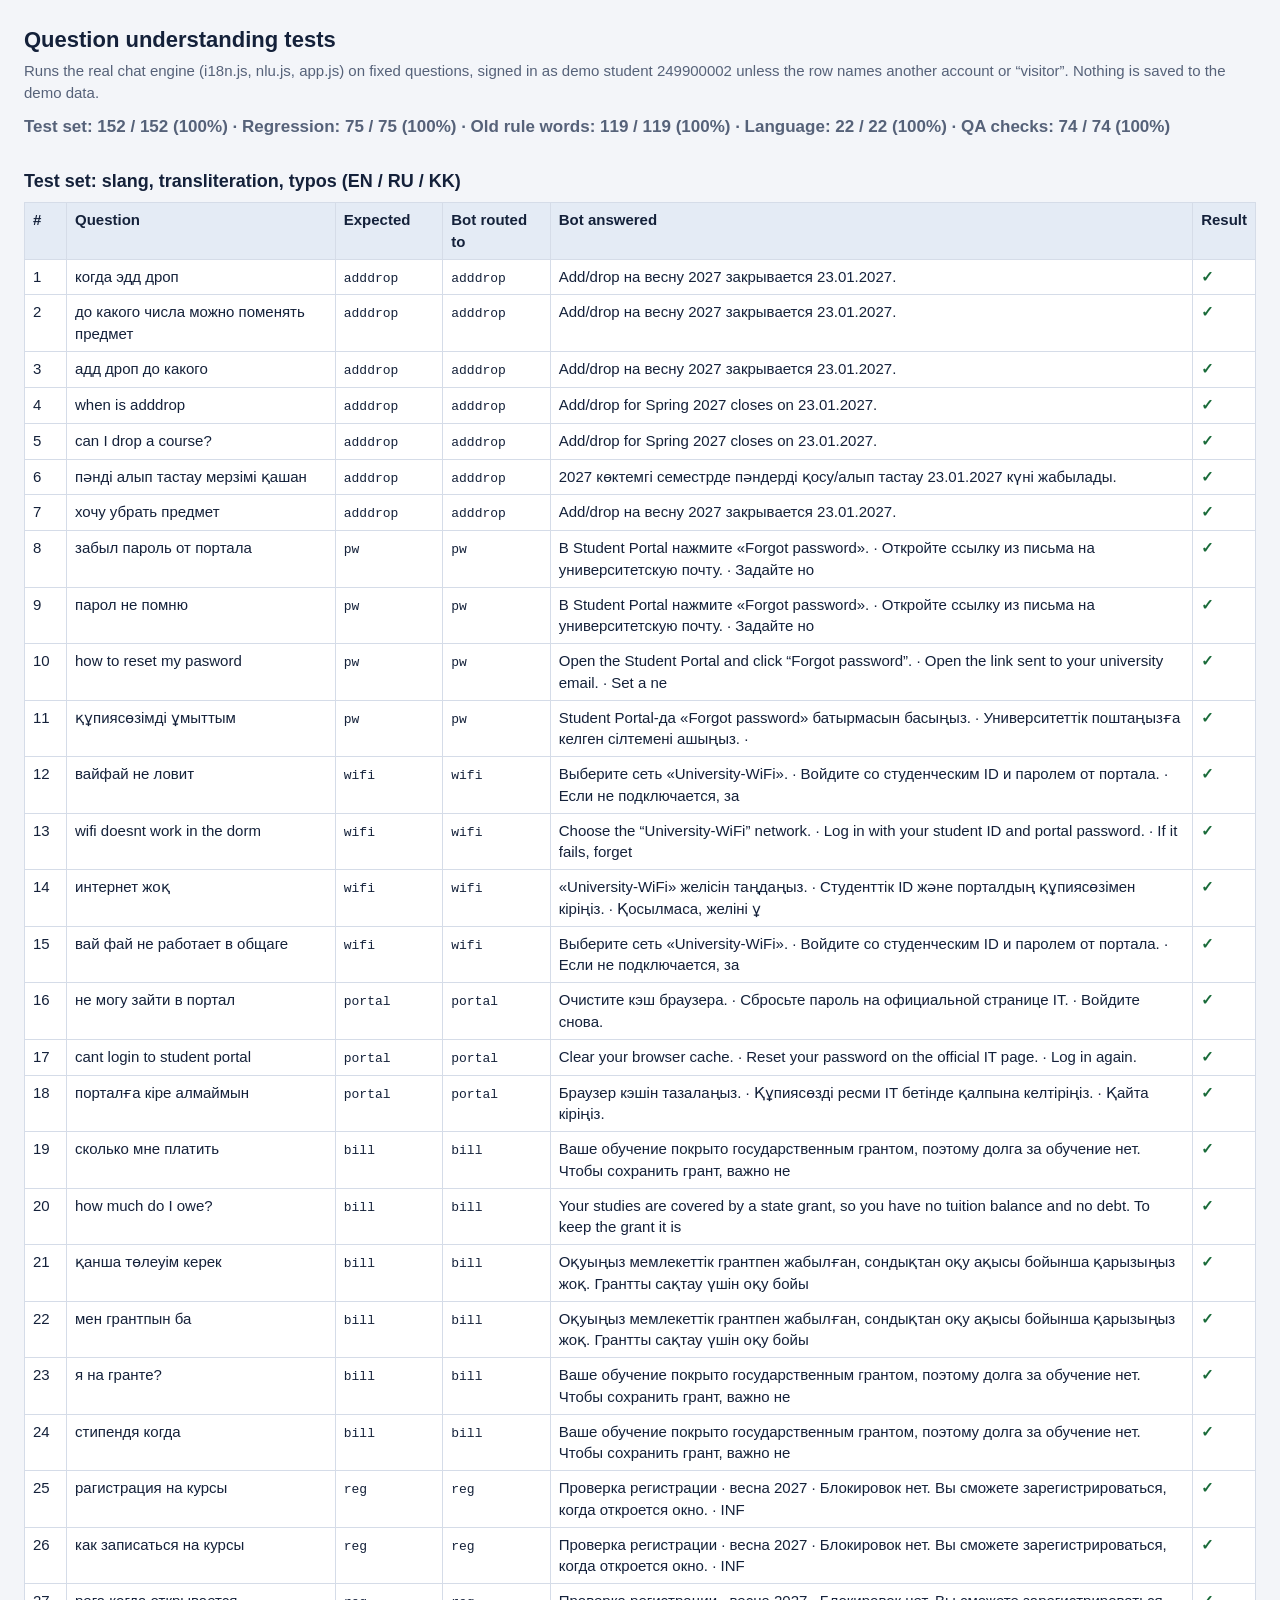
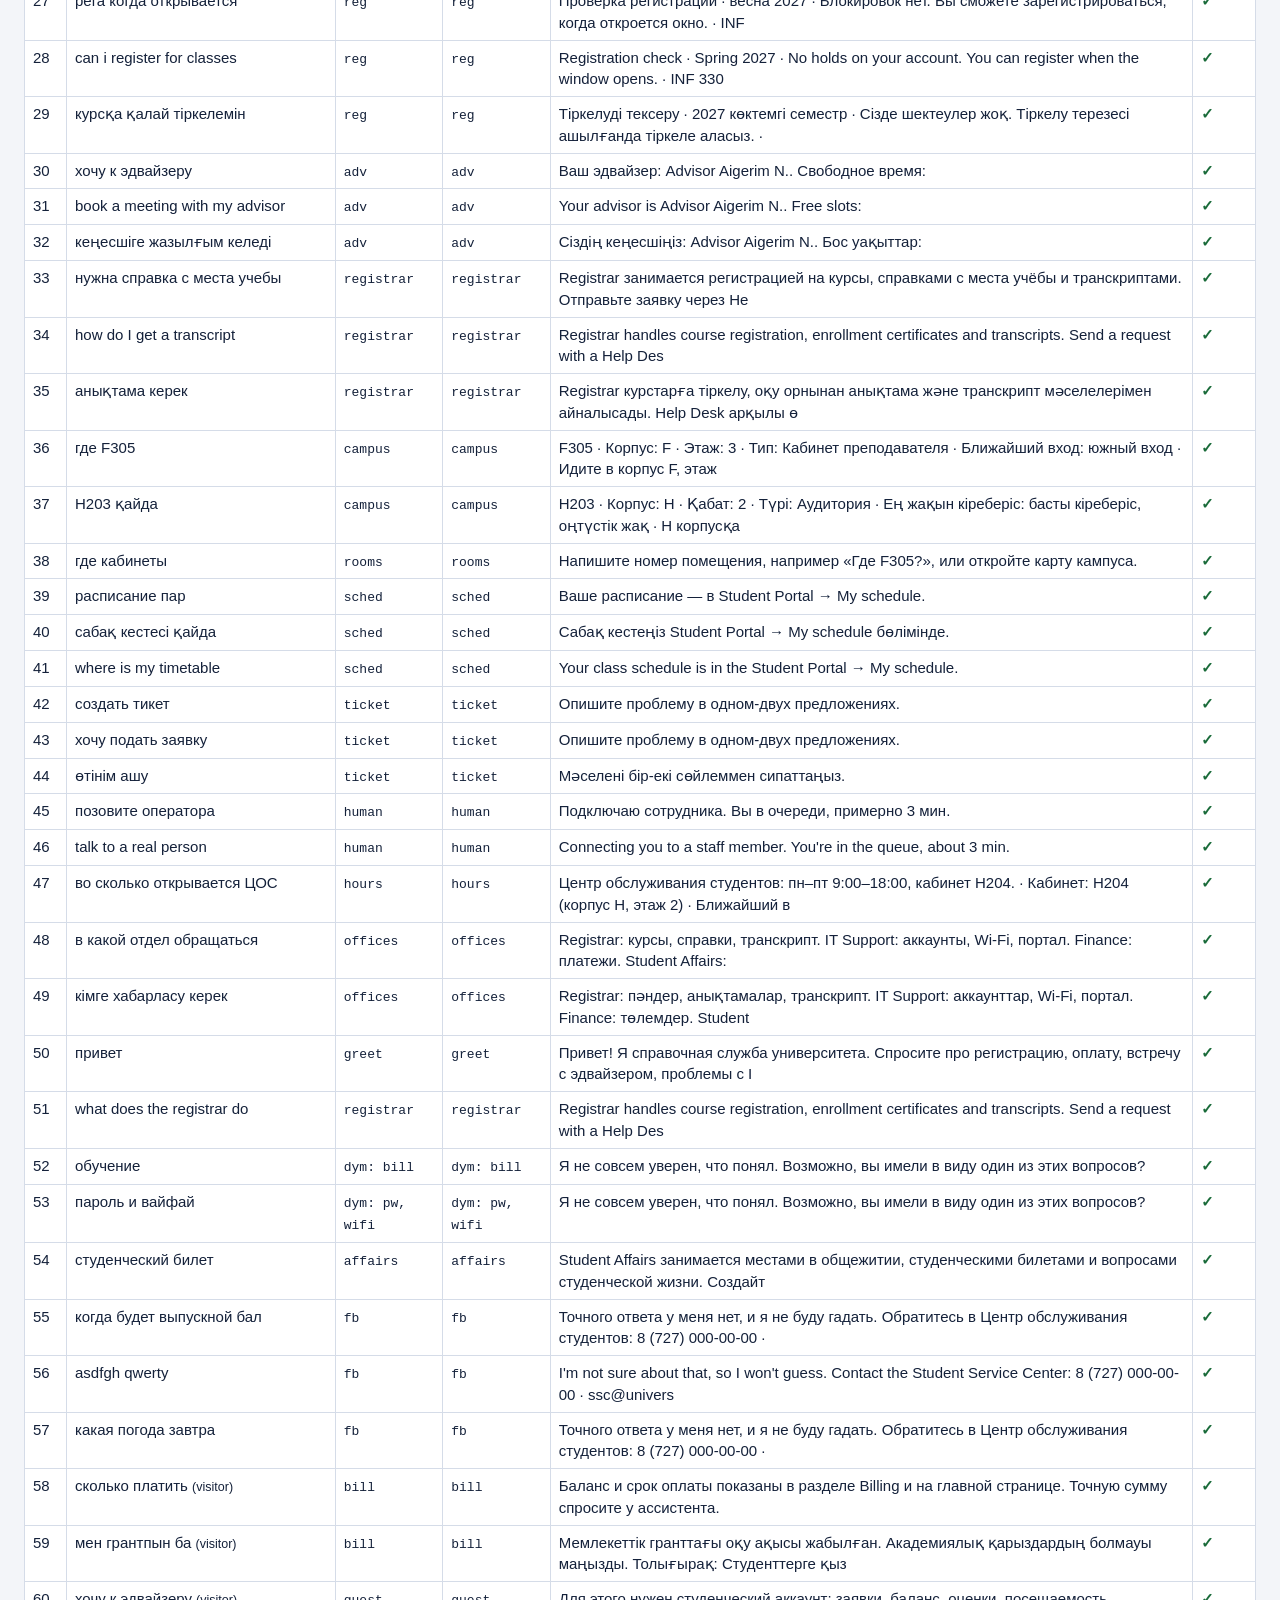
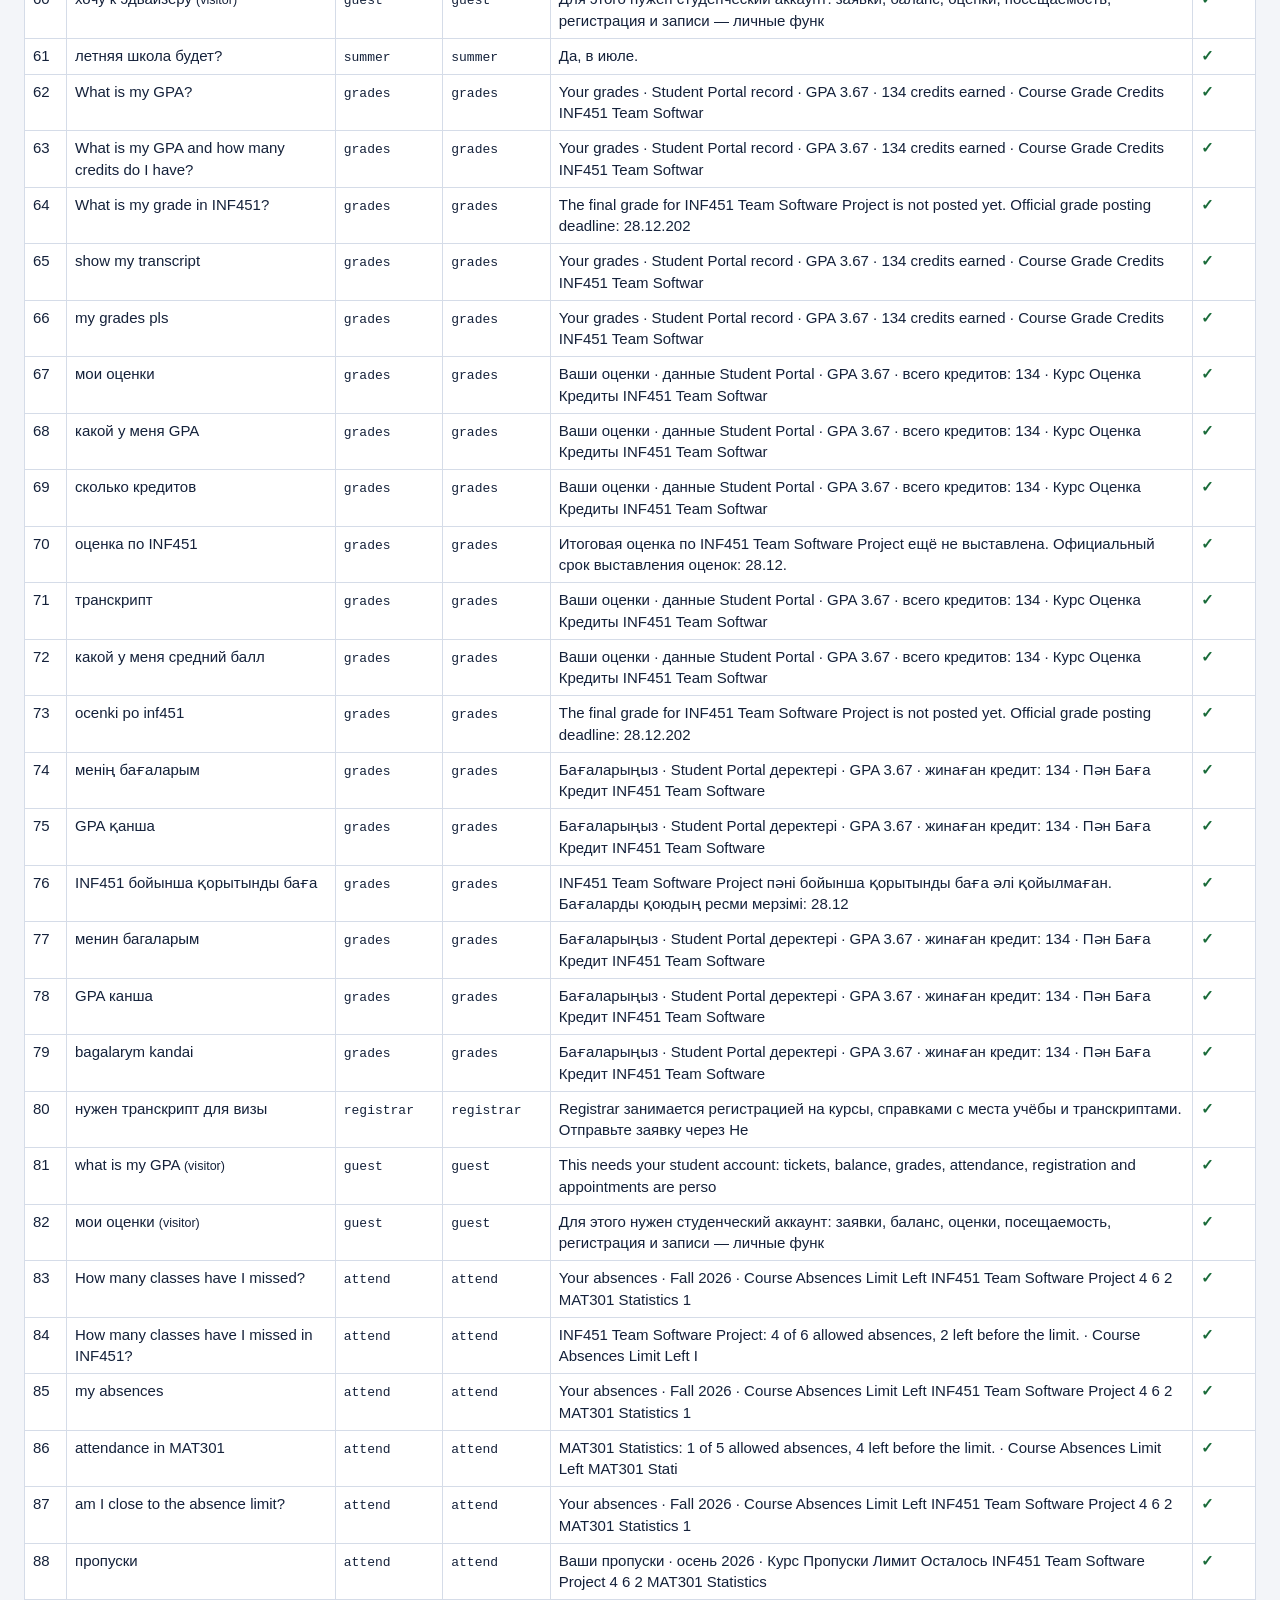
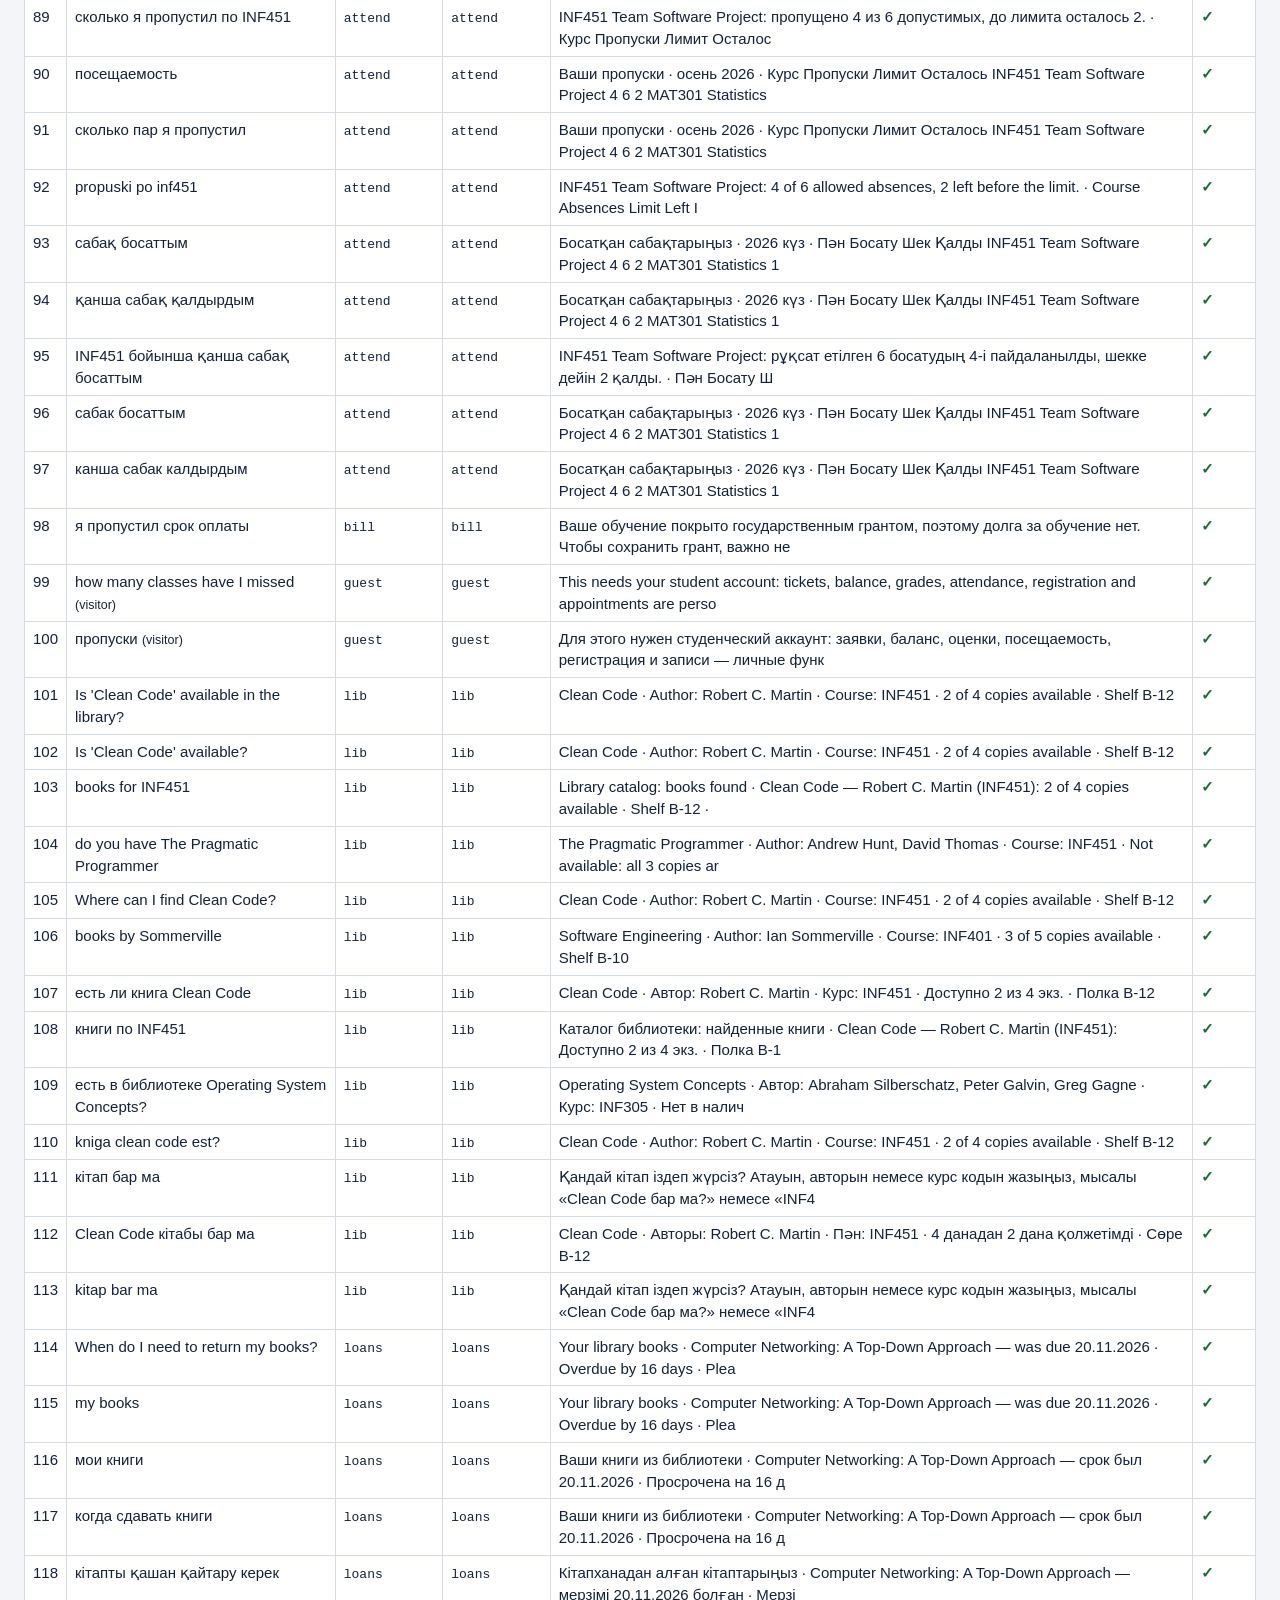
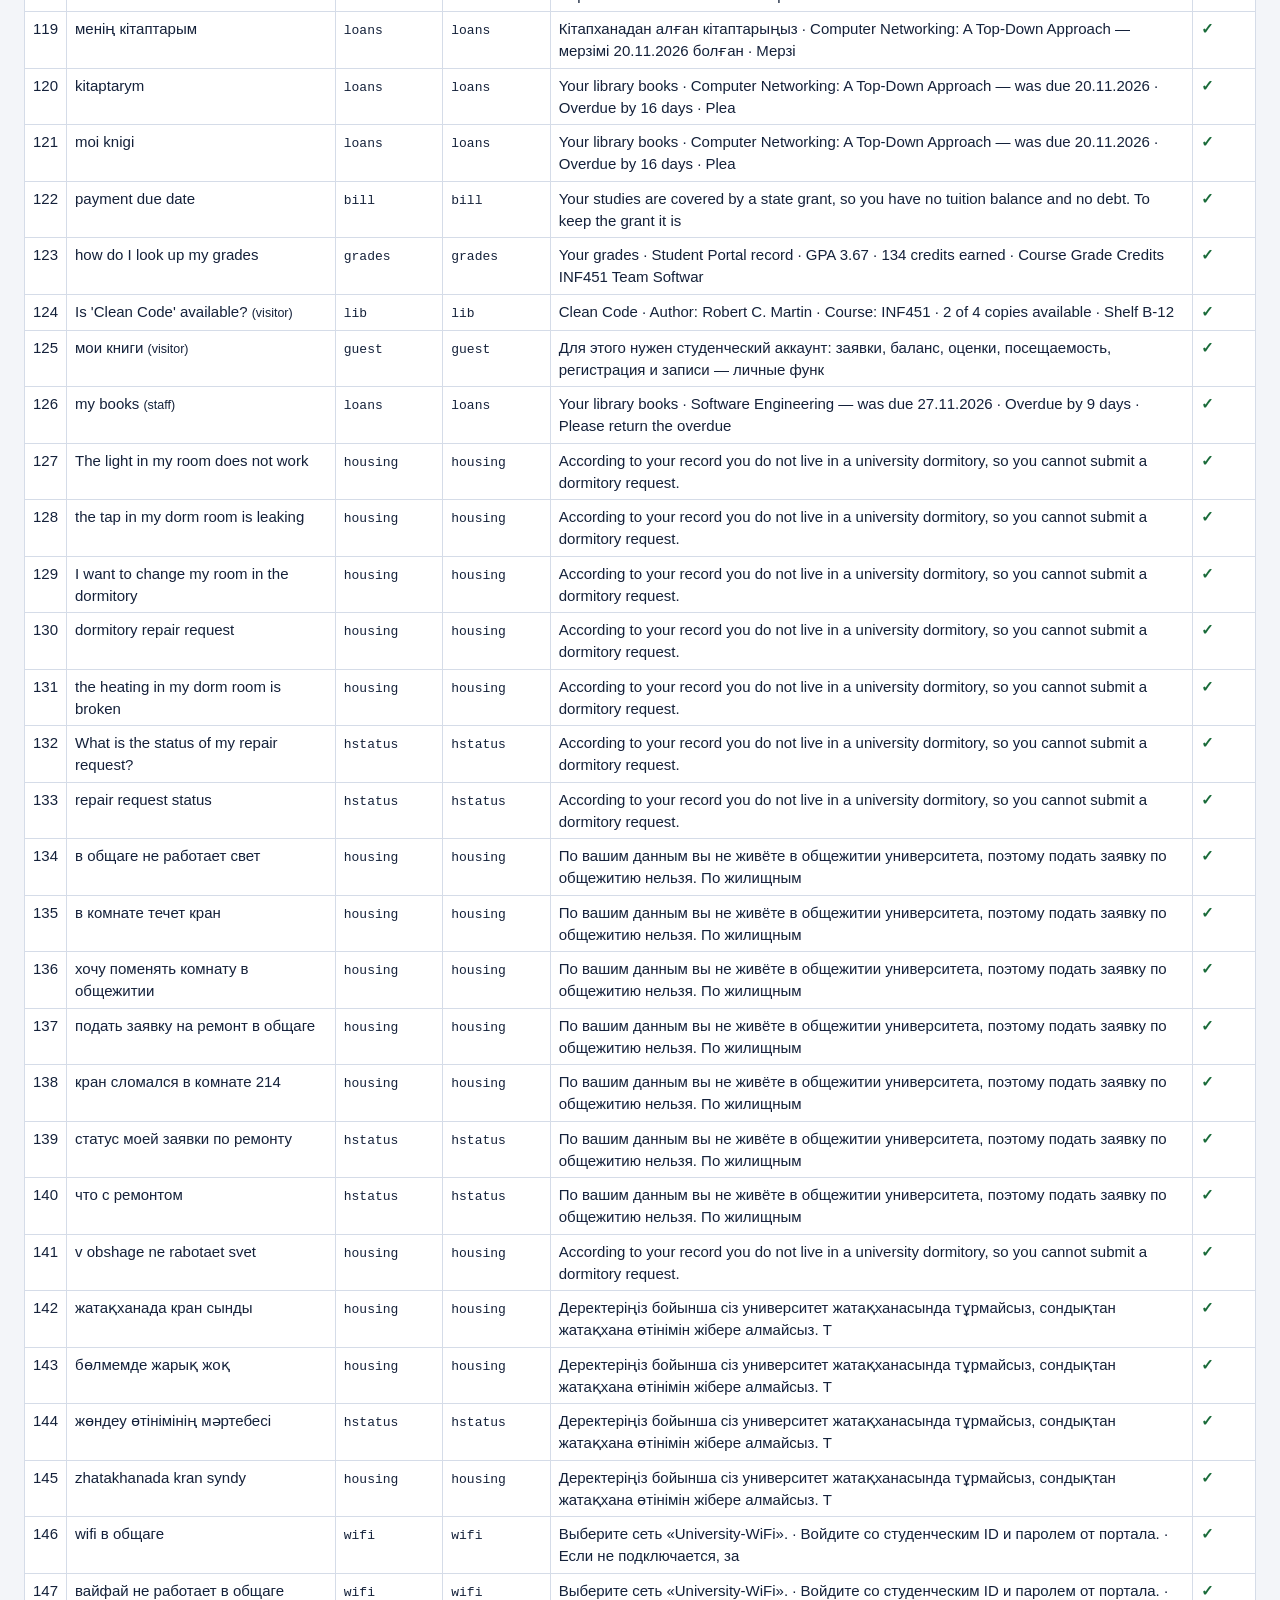
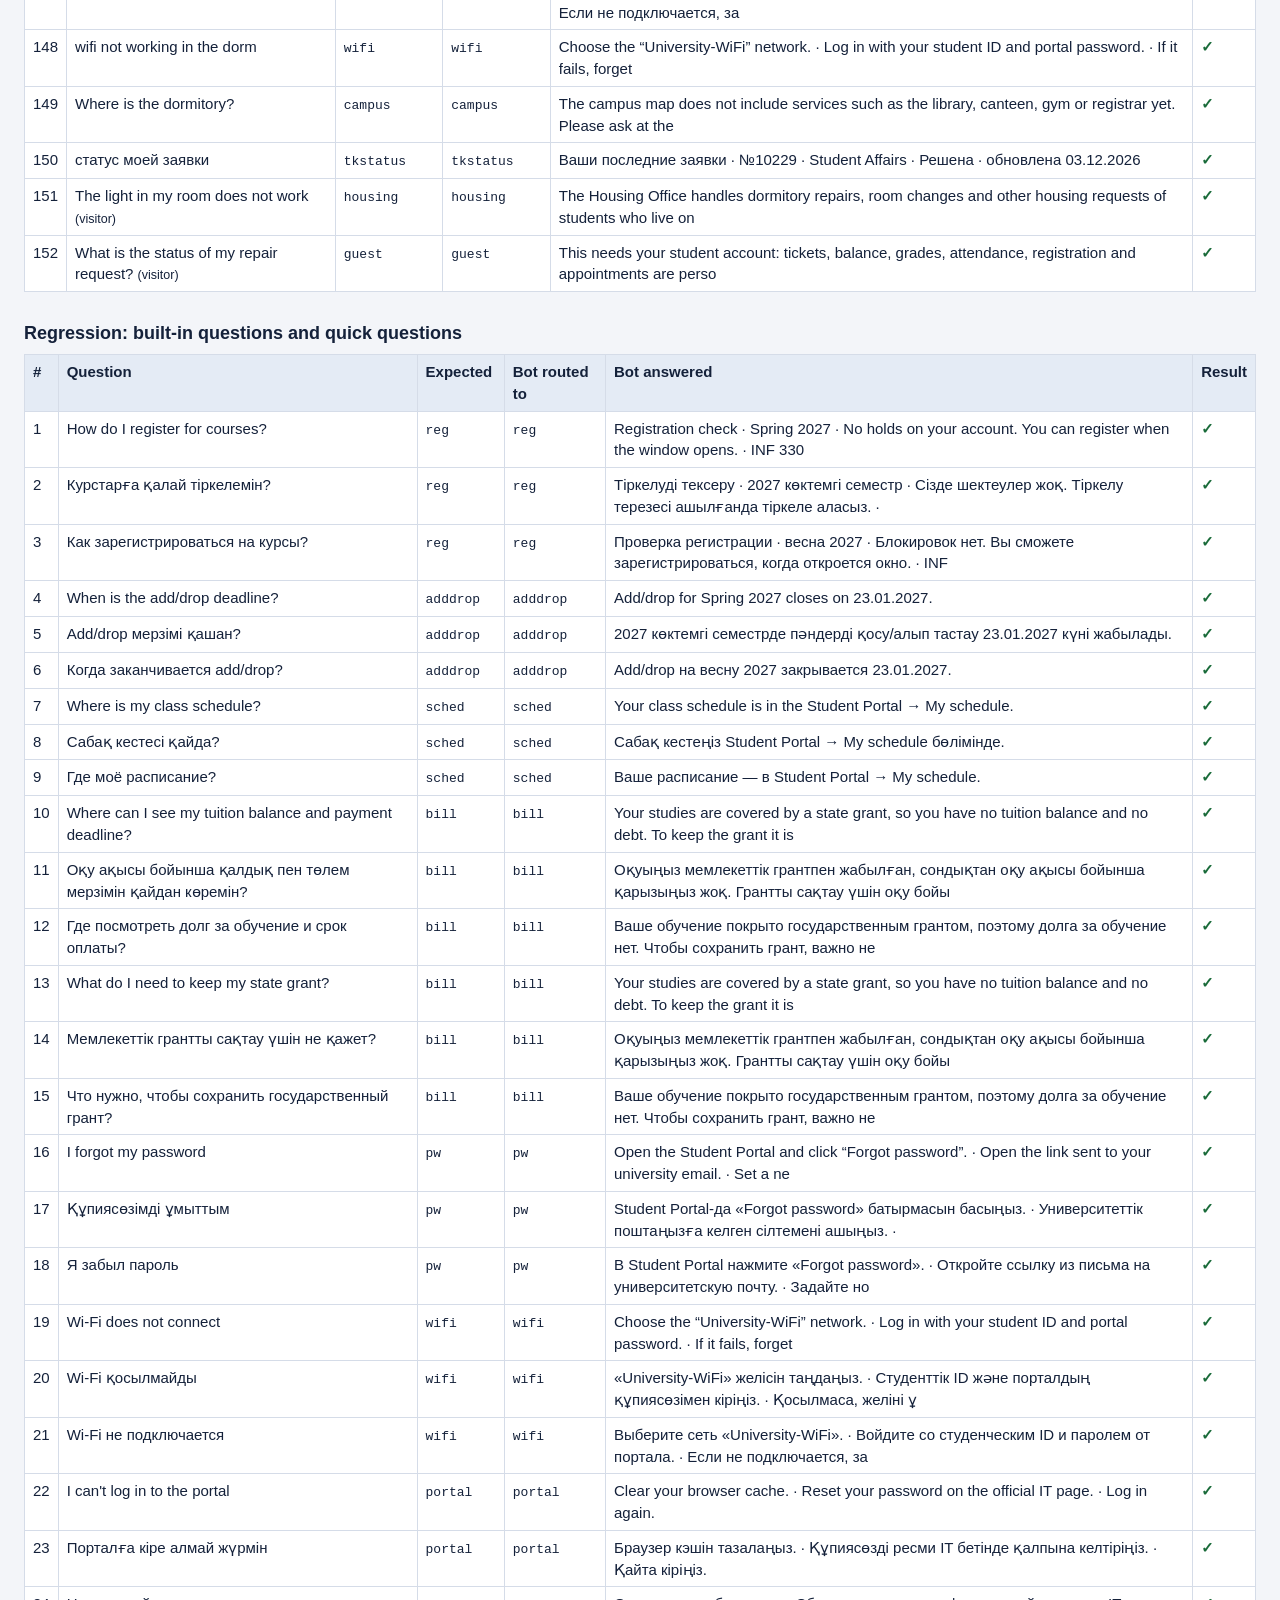
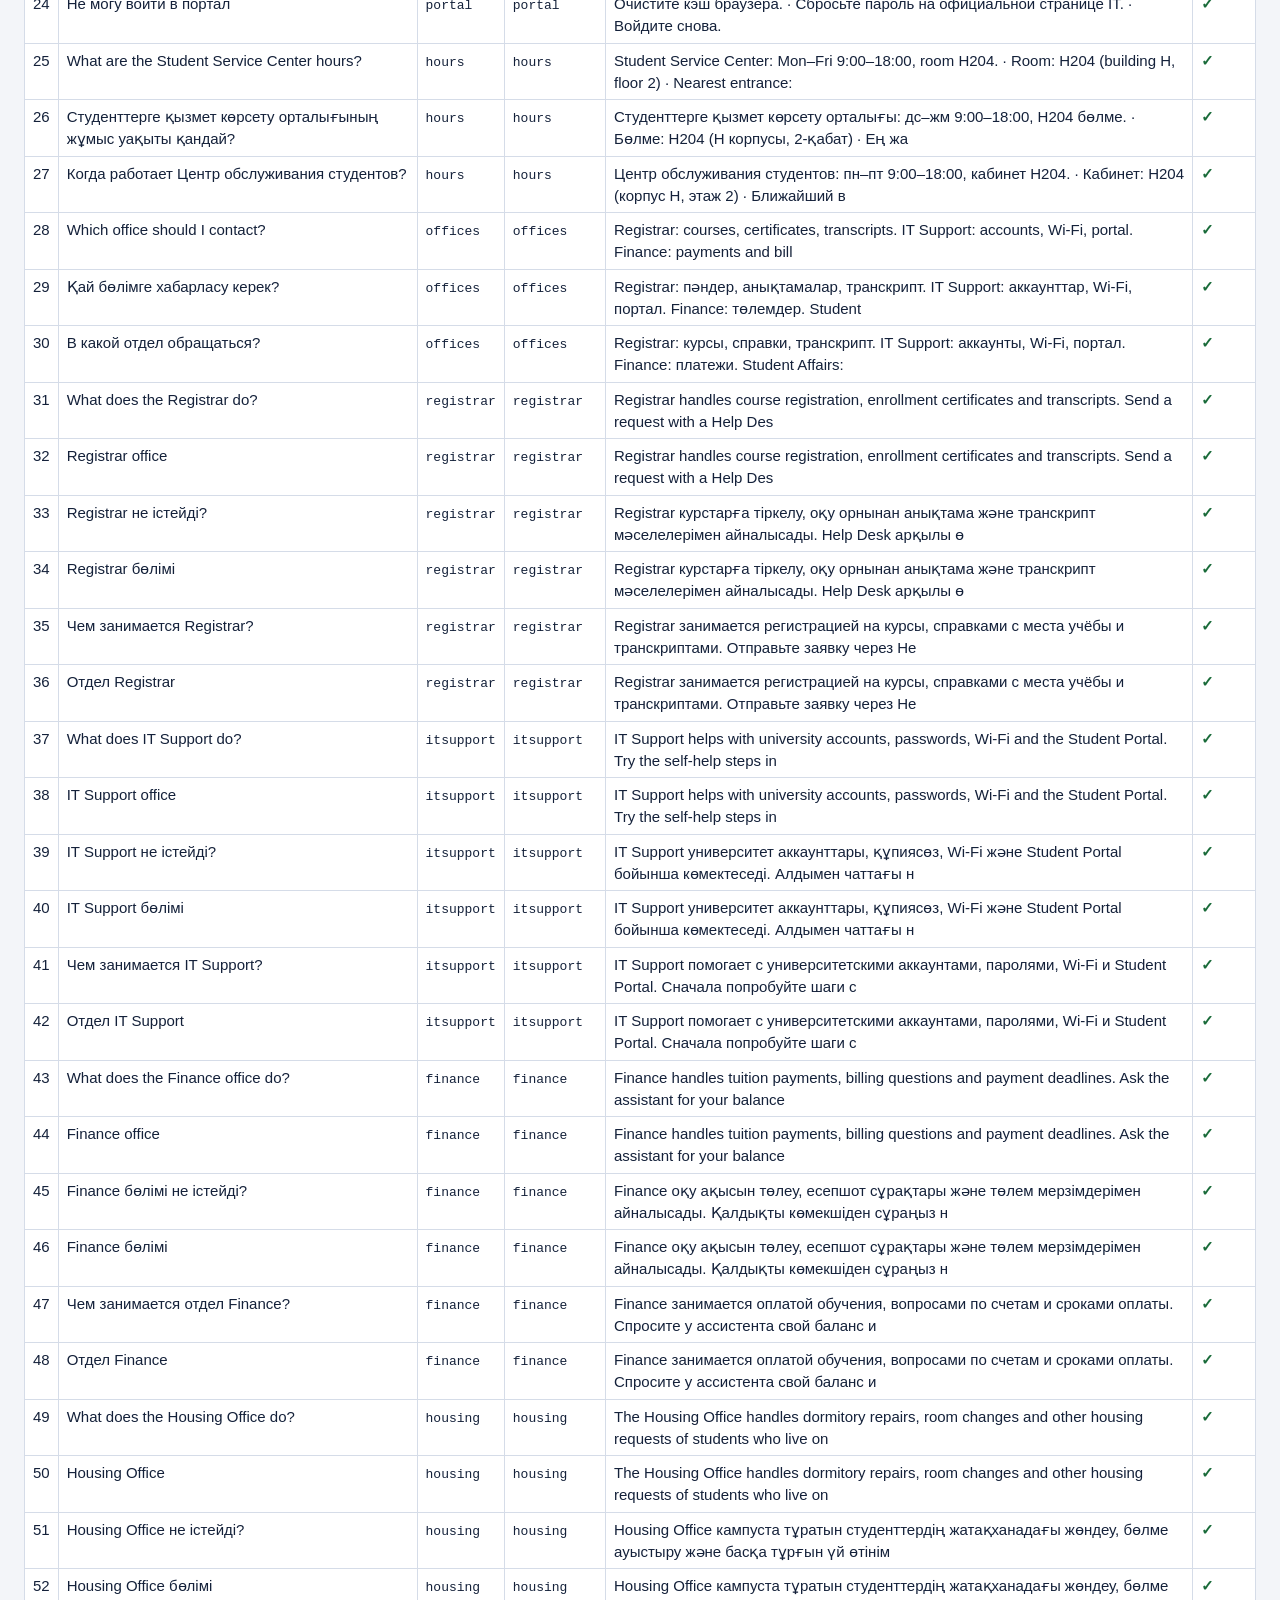
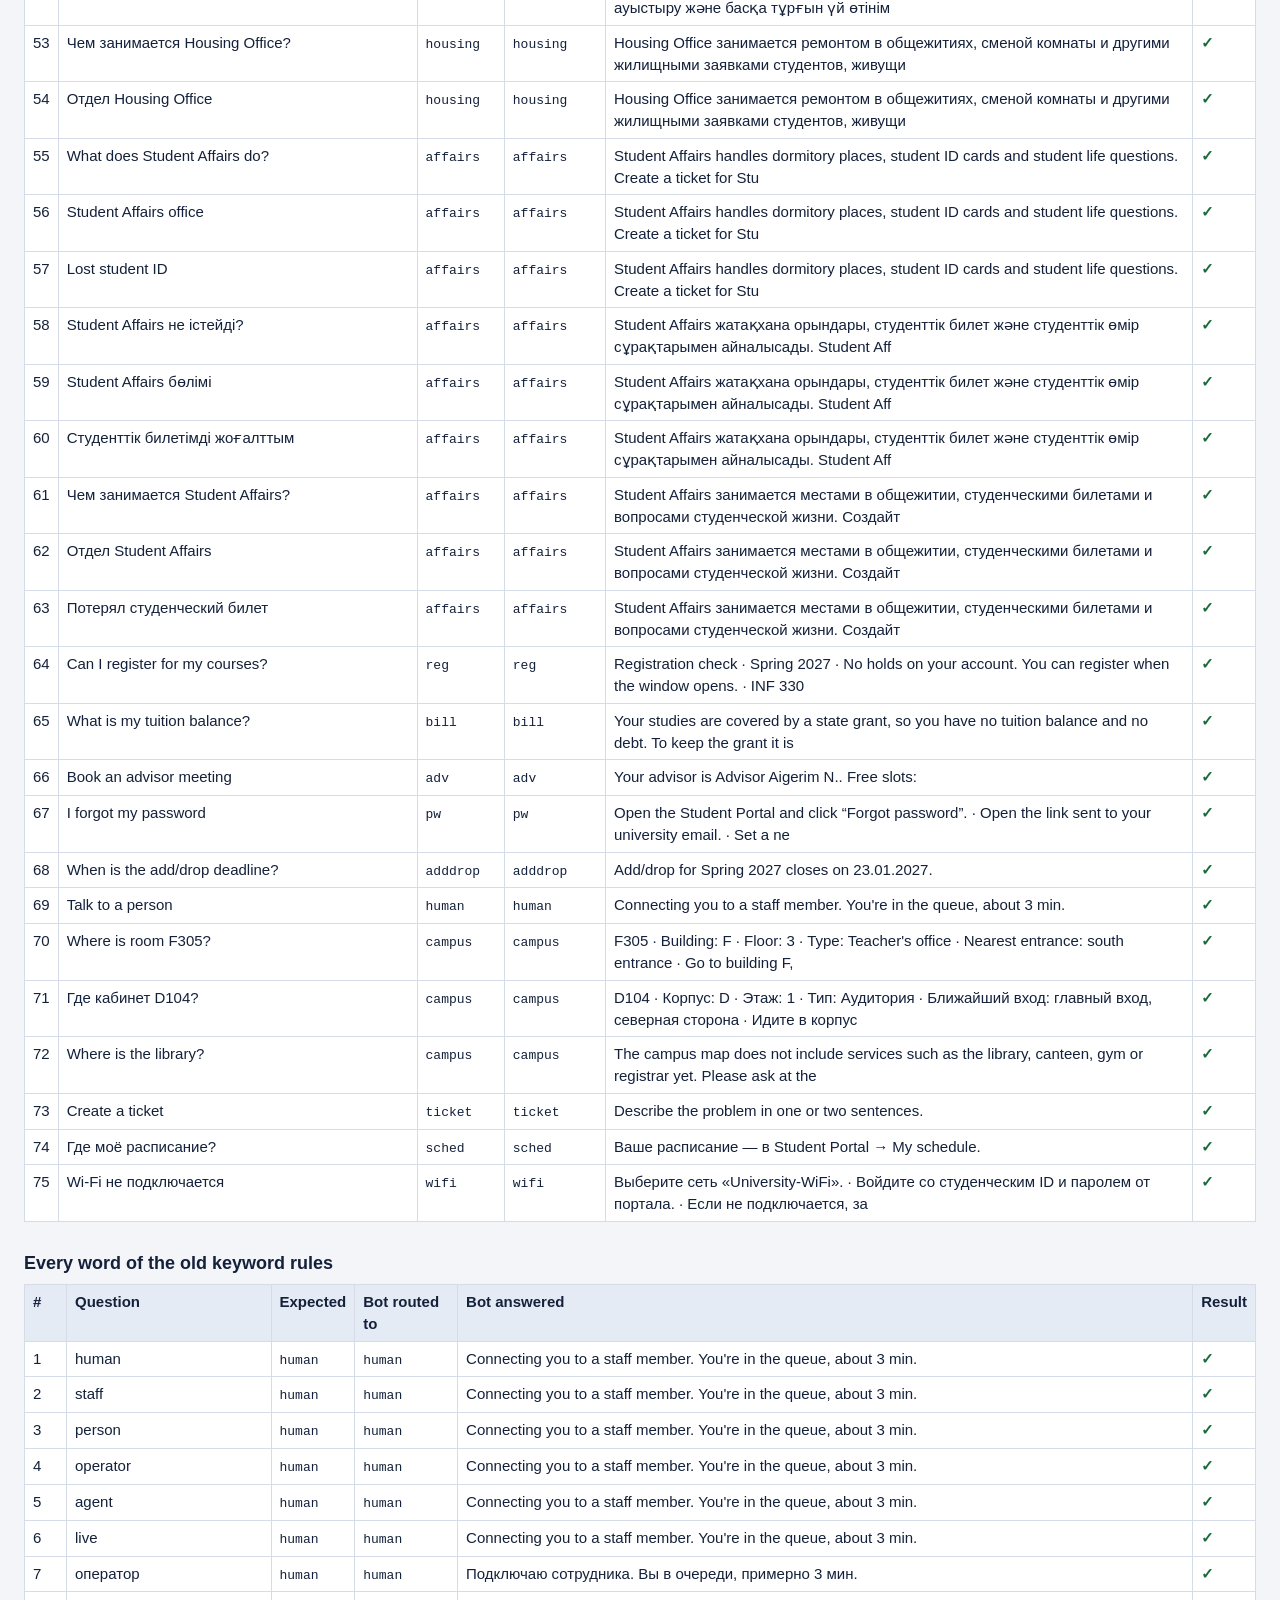
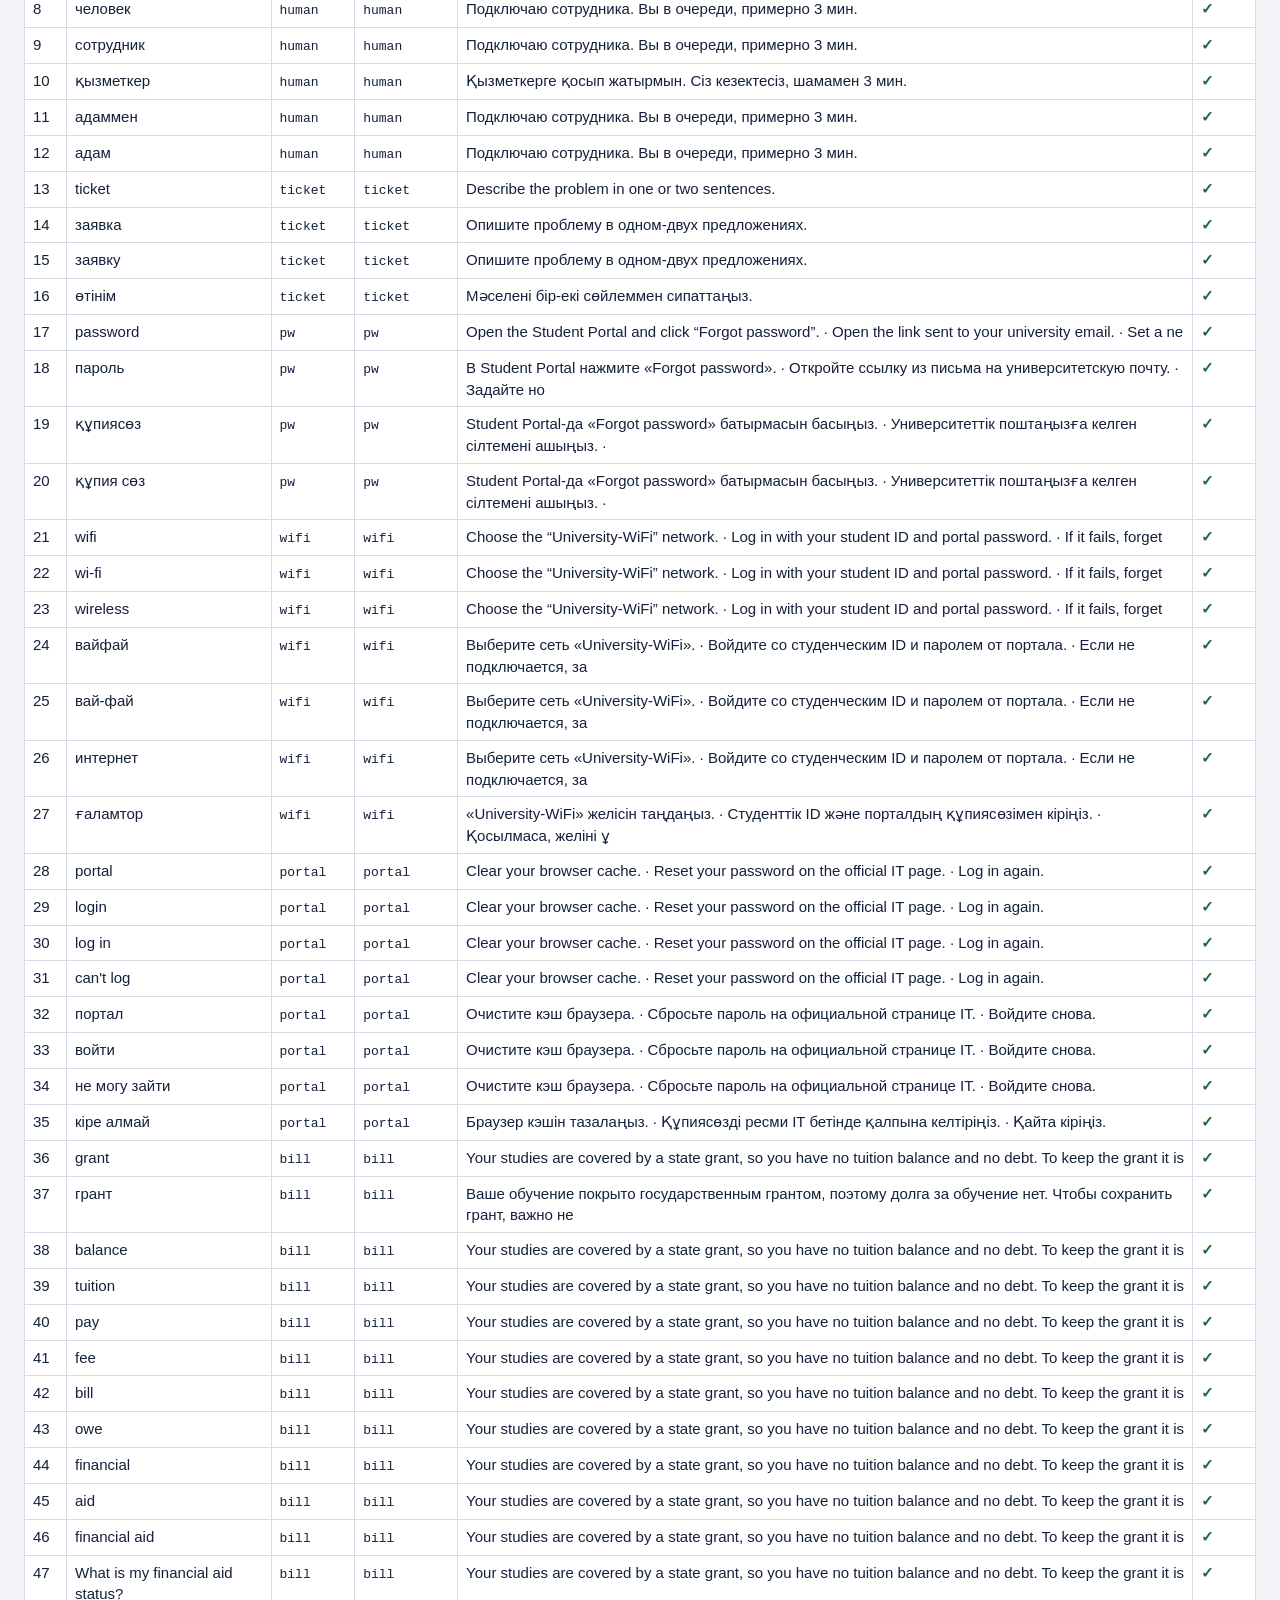
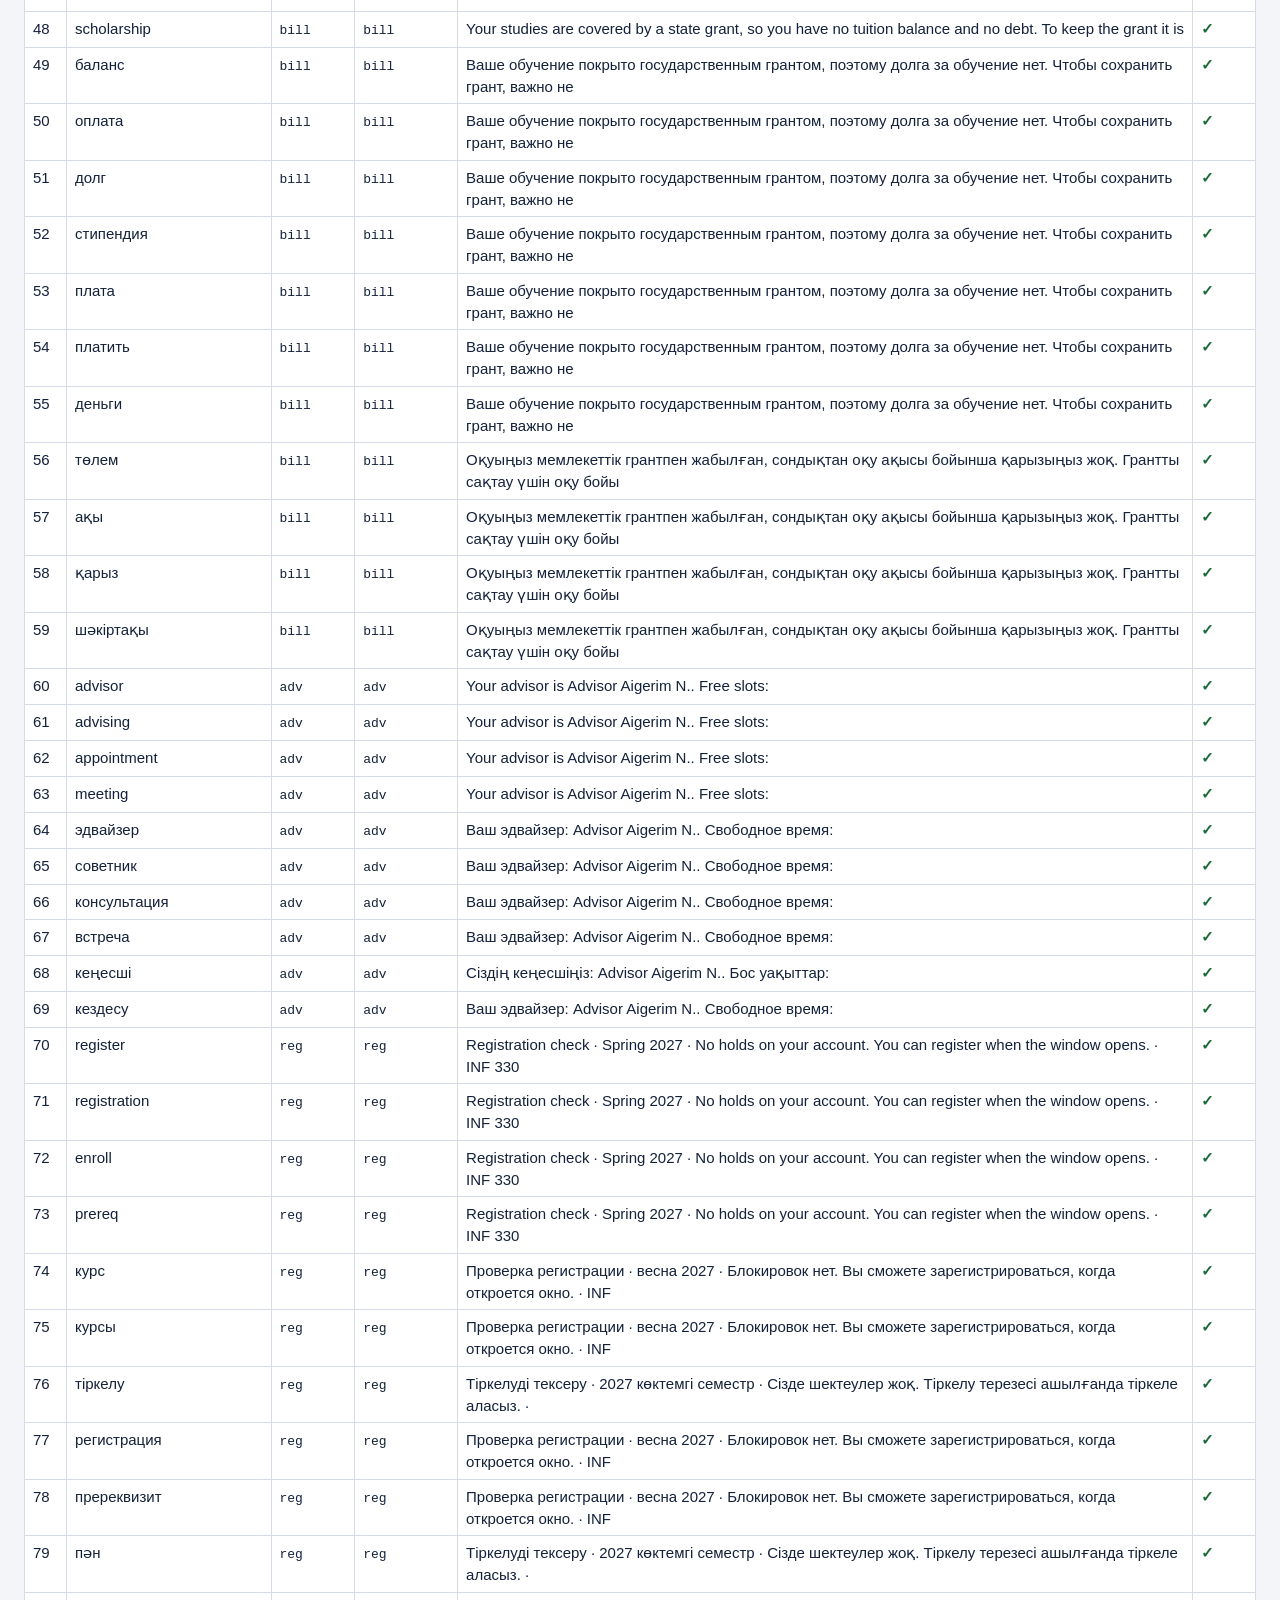
==== commit d0324347: "Sprint 5: US20 Dormitory & Housing Requests Three demo students live in a fictional dormitory and ro" ====
--- a/tests/nlu-test.html
+++ b/tests/nlu-test.html
@@ -166,7 +166,34 @@
  ['how do I look up my grades','grades'],
  ["Is 'Clean Code' available?",'lib','visitor'],
  ['мои книги','guest','visitor'],
- ['my books','loans','staff']
+ ['my books','loans','staff'],
+ /* US20 dormitory requests */
+ ['The light in my room does not work','housing'],
+ ['the tap in my dorm room is leaking','housing'],
+ ['I want to change my room in the dormitory','housing'],
+ ['dormitory repair request','housing'],
+ ['the heating in my dorm room is broken','housing'],
+ ['What is the status of my repair request?','hstatus'],
+ ['repair request status','hstatus'],
+ ['в общаге не работает свет','housing'],
+ ['в комнате течет кран','housing'],
+ ['хочу поменять комнату в общежитии','housing'],
+ ['подать заявку на ремонт в общаге','housing'],
+ ['кран сломался в комнате 214','housing'],
+ ['статус моей заявки по ремонту','hstatus'],
+ ['что с ремонтом','hstatus'],
+ ['v obshage ne rabotaet svet','housing'],
+ ['жатақханада кран сынды','housing'],
+ ['бөлмемде жарық жоқ','housing'],
+ ['жөндеу өтінімінің мәртебесі','hstatus'],
+ ['zhatakhanada kran syndy','housing'],
+ ['wifi в общаге','wifi'],
+ ['вайфай не работает в общаге','wifi'],
+ ['wifi not working in the dorm','wifi'],
+ ['Where is the dormitory?','campus'],
+ ['статус моей заявки','tkstatus'],
+ ['The light in my room does not work','housing','visitor'],
+ ['What is the status of my repair request?','guest','visitor']
 ];
 const label=r=>r.k==='kb'?(r.e.intent||r.e.id):r.k==='h'||r.k==='guest'?(r.k==='guest'?'guest':r.i):r.k==='dym'?'dym: '+r.list.map(e=>e.intent||e.id).join(', '):r.k;
 /* interface functions from ui.js that replies may reference */
@@ -195,7 +222,7 @@
  greet:['hi','hello','hey','привет','здравствуйте','сәлем','салем']};
 /* a strong topic must beat a weak word */
 const WEAK=[['портал не работает','portal'],['payment deadline','bill'],['Finance office','finance'],['talk to staff','human'],['вайфай не работает','wifi']];
-const LANGT=[['kitap bar ma','kk'],['кітап бар ма','kk'],['есть ли книга Clean Code','ru'],['my books','en'],['менин багаларым','kk'],['GPA канша','kk'],['какой у меня GPA','ru'],['What is my grade in INF451?','en'],['канша сабак калдырдым','kk'],['сабак босаттым','kk'],['сколько я пропустил по INF451','ru'],['мен грантпын ба','kk'],['сабак кестеси кайда','kk'],['калай тиркелемин','kk'],['мен студентпін','kk'],['где бар','ru'],['мне нужна справка','ru'],['сколько мне платить','ru'],['how much do I owe','en']];
+const LANGT=[['жатақханада кран сынды','kk'],['в общаге не работает свет','ru'],['zhatakhanada kran syndy kerek','kk'],['kitap bar ma','kk'],['кітап бар ма','kk'],['есть ли книга Clean Code','ru'],['my books','en'],['менин багаларым','kk'],['GPA канша','kk'],['какой у меня GPA','ru'],['What is my grade in INF451?','en'],['канша сабак калдырдым','kk'],['сабак босаттым','kk'],['сколько я пропустил по INF451','ru'],['мен грантпын ба','kk'],['сабак кестеси кайда','kk'],['калай тиркелемин','kk'],['мен студентпін','kk'],['где бар','ru'],['мне нужна справка','ru'],['сколько мне платить','ru'],['how much do I owe','en']];
 /* checks of the QA scenarios in docs/SPRINTS.md */
 const at=(y,m,d,h)=>{window.clock=()=>new Date(y,m-1,d,h,0)};
 const has=(s,x)=>s.includes(x);
@@ -265,6 +292,24 @@
  check('US19 visitor can search the catalog but "my books" asks to sign in',()=>{const a=run('Is Clean Code available?','visitor').said,b=run('my books','visitor').said;return has(a,'2 of 4')&&has(b,'sign in')&&!has(b,'return by')||a+' / '+b}),
  check('US19 staff in Test assistant: catalog and own loans',()=>{at(2026,11,13,10);const a=run('my books','staff').said,b=run('Is Clean Code available?','staff').said;return has(a,'Software Engineering — return by 27.11.2026')&&!has(a,'Clean Code')&&has(b,'2 of 4')||a+' / '+b}),
  check('US19 catalog has 12–15 books incl. Clean Code; available never above total',()=>CATALOG.length>=12&&CATALOG.length<=15&&CATALOG.some(b=>b.t==='Clean Code')&&CATALOG.every(b=>b.av<=b.n&&(b.av||b.next))),
+ check('US20 S1 "The light in my room does not work" (249900001) → repair, Dormitory 1, room 312, then a request number',()=>{st.housing=seedHousing();st.notes=[];
+   const a=run('The light in my room does not work','249900001').said;if(!(has(a,'Type: Repair')&&has(a,'Dormitory: Dormitory 1')&&has(a,'Room: 312')&&lastO.acts[0][0]==='Confirm'))return a;
+   said=[];lastO.acts[0][1]();const b=said.join(),h=st.housing[st.housing.length-1];return has(b,'Request H-103 created: Repair · Dormitory 1, room 312')&&h.uid==='249900001'&&h.status==='submitted'||b}),
+ check('US20 Russian: "в общаге не работает свет" → Ремонт, Общежитие №1, комната 312',()=>{const a=run('в общаге не работает свет','249900001').said;return has(a,'Тип: Ремонт')&&has(a,'Общежитие №1')&&has(a,'Комната: 312')||a}),
+ check('US20 Kazakh: "жатақханада кран сынды" → Жөндеу, 1-жатақхана',()=>{const a=run('жатақханада кран сынды','249900001').said;return has(a,'Түрі: Жөндеу')&&has(a,'1-жатақхана')||a}),
+ check('US20 the type is suggested and can be changed (room change)',()=>{const a=run('I want to change my room','249900001').said;return has(a,'Type: Room change')&&lastO.acts.some(x=>x[0]==='Change type: Repair')||a}),
+ check('US20 S2 staff sets "in progress" → status and last update; the student is notified',()=>{st.housing=seedHousing();st.notes=[];run('The light in my room does not work','249900001');lastO.acts[0][1]();
+   const ok=setHStatus(103,'progress'),nt=st.notes.find(x=>x.uid==='249900001'&&x.type==='hreq'&&x.s==='progress'),a=run('What is the status of my repair request?','249900001').said;
+   return ok&&!!nt&&has(a,'Request H-103 (Repair): In progress. Last update: ')&&has(a,new Date().getFullYear()+'')||a}),
+ check('US20 S2 Russian: "статус моей заявки по ремонту" → В работе',()=>{const a=run('статус моей заявки по ремонту','249900001').said;return has(a,'Заявка H-103 (Ремонт): В работе')&&has(a,'Последнее обновление')||a}),
+ check('US20 statuses go submitted → in progress → done',()=>setHStatus(103,'done')&&st.housing.find(h=>h.n===103).status==='done'&&!setHStatus(103,'done')),
+ check('US20 a student without a dormitory (249900002) is refused with the Housing Office contacts',()=>{const k=st.housing.length,a=run('The light in my room does not work').said;
+   return has(a,'do not live in a university dormitory')&&has(a,'G206')&&has(a,'000-00-05')&&has(a,'housing@')&&!lastO.acts.some(x=>x[0]==='Confirm')&&st.housing.length===k||a}),
+ check('US20 each student sees only own requests (249900003 → H-101, 249900004 → H-102)',()=>{const a=run('repair request status','249900003').said,b=run('repair request status','249900004').said;
+   return has(a,'H-101')&&!has(a,'H-103')&&has(b,'H-102')&&!has(b,'H-101')||a+' / '+b}),
+ check('US20 visitor: the Housing Office entry, no personal request; status asks to sign in',()=>{const a=run('The light in my room does not work','visitor').said,b=run('What is the status of my repair request?','visitor').said;
+   return has(a,'Housing Office')&&!has(a,'Confirm')&&has(b,'sign in')||a+' / '+b}),
+ check('US20 three students live in a dormitory, one does not',()=>Object.values(ACCOUNTS).filter(a=>a.role==='student'&&a.dorm).length===3&&Object.values(ACCOUNTS).filter(a=>a.role==='student'&&!a.dorm).length===1),
  check('US17 every student has different GPA and credits; INF451 not posted for all',()=>{const v=Object.values(ACAD);return new Set(v.map(a=>a.gpa)).size===v.length&&new Set(v.map(a=>a.cr)).size===v.length&&v.every(a=>a.courses.some(c=>c.c==='INF451'&&c.g===null))}),
 ];
 window.clock=()=>new Date();
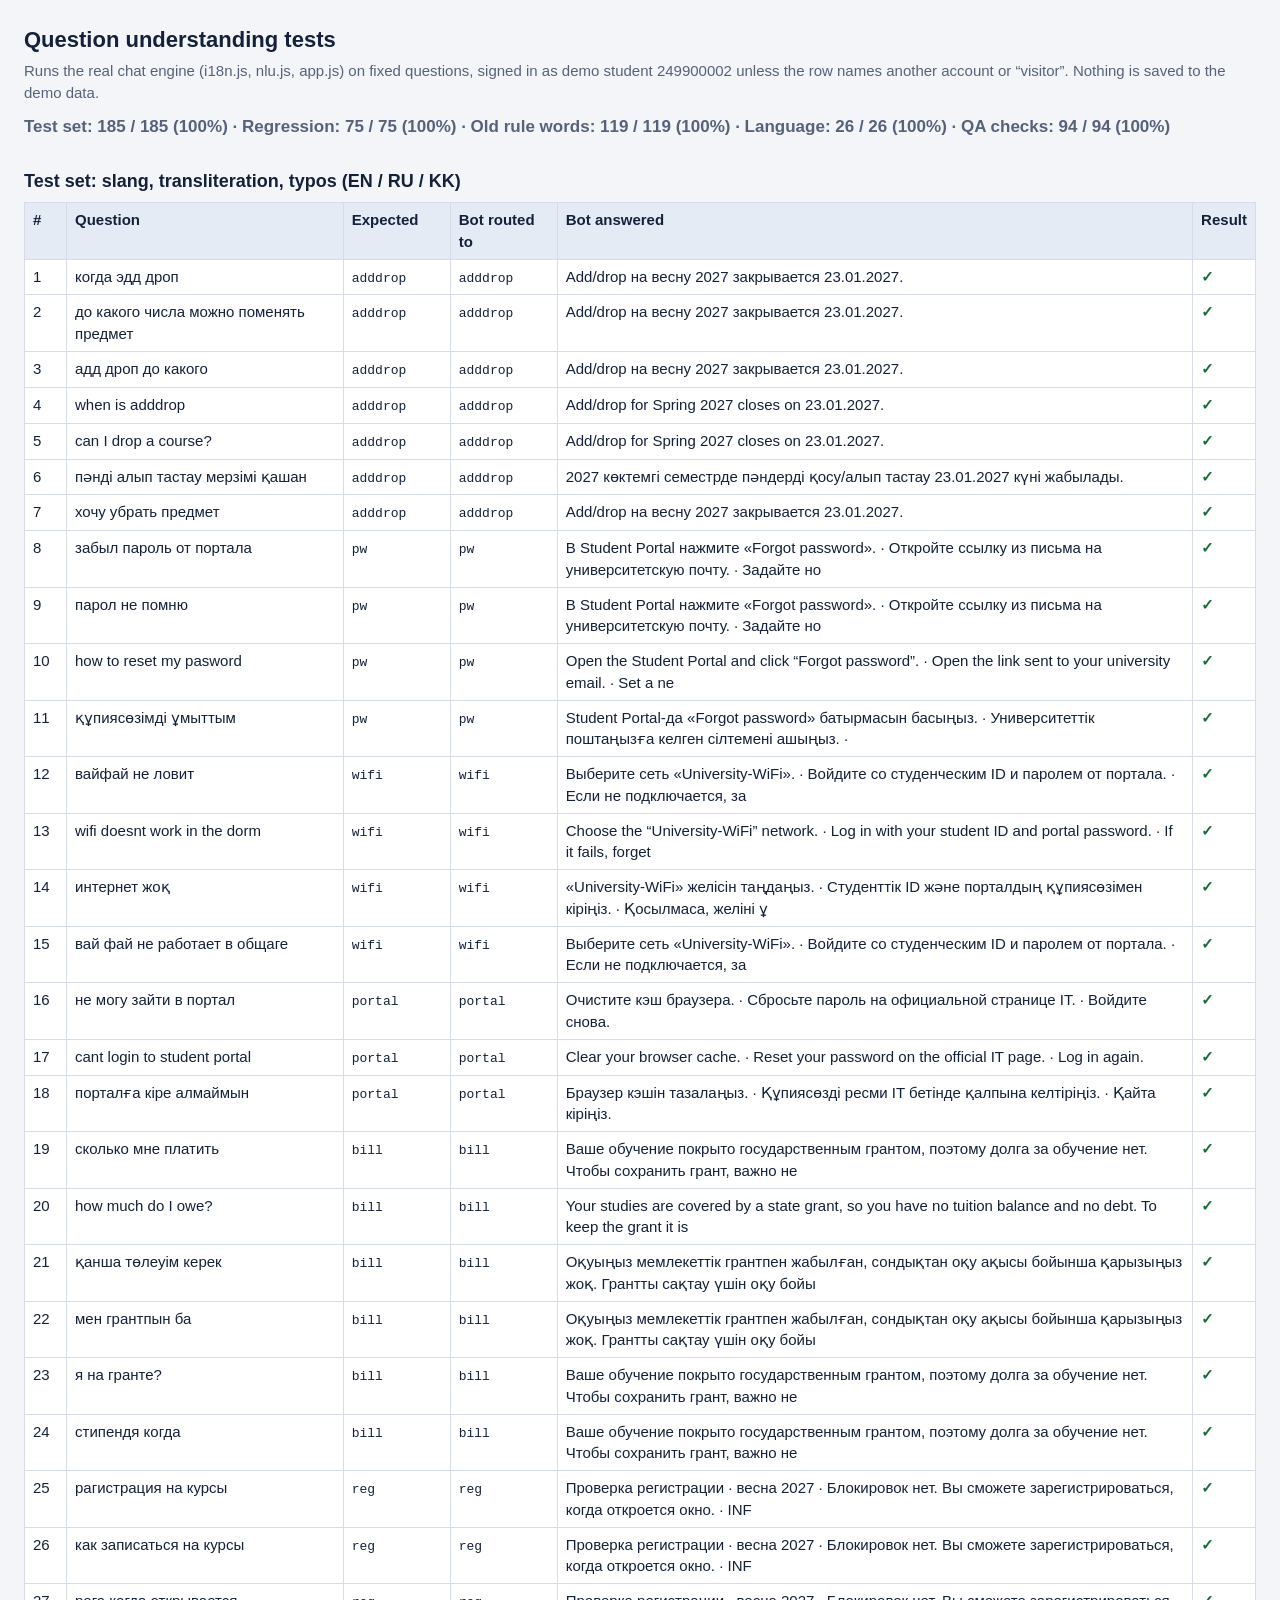
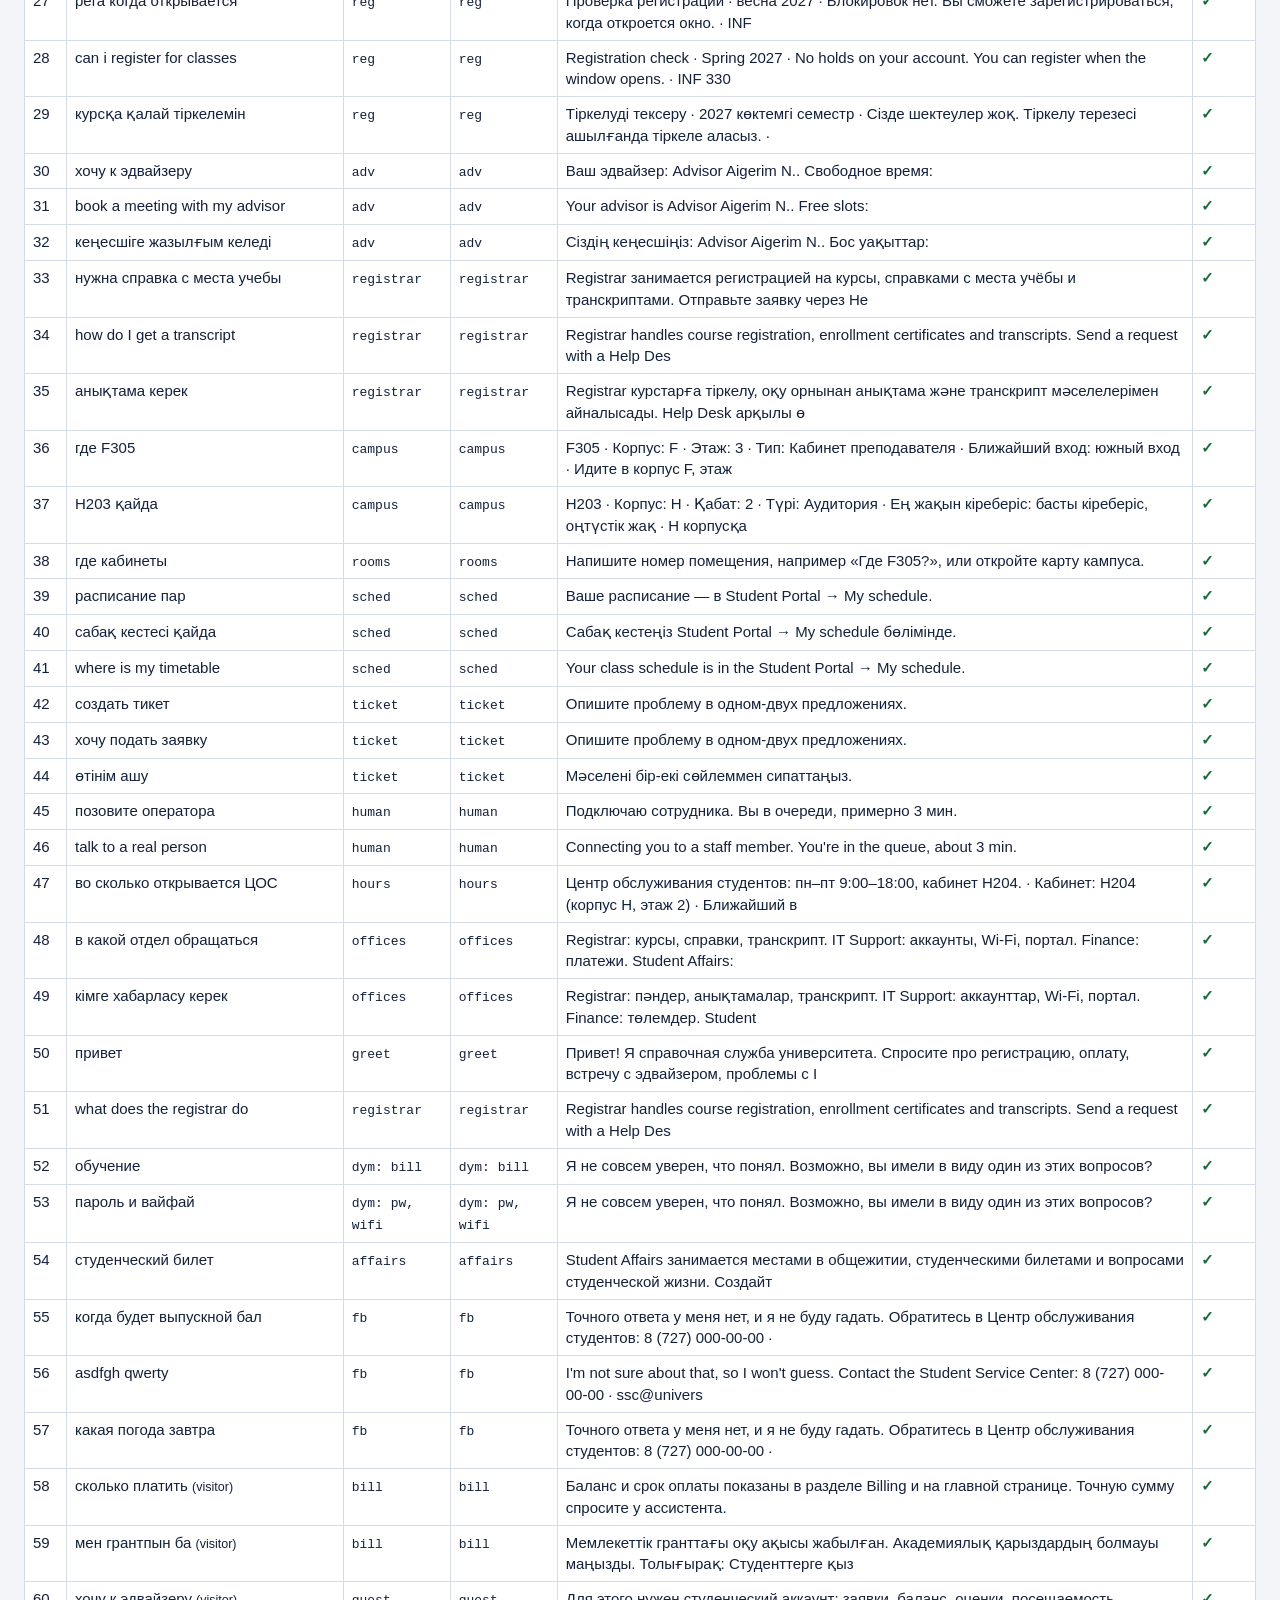
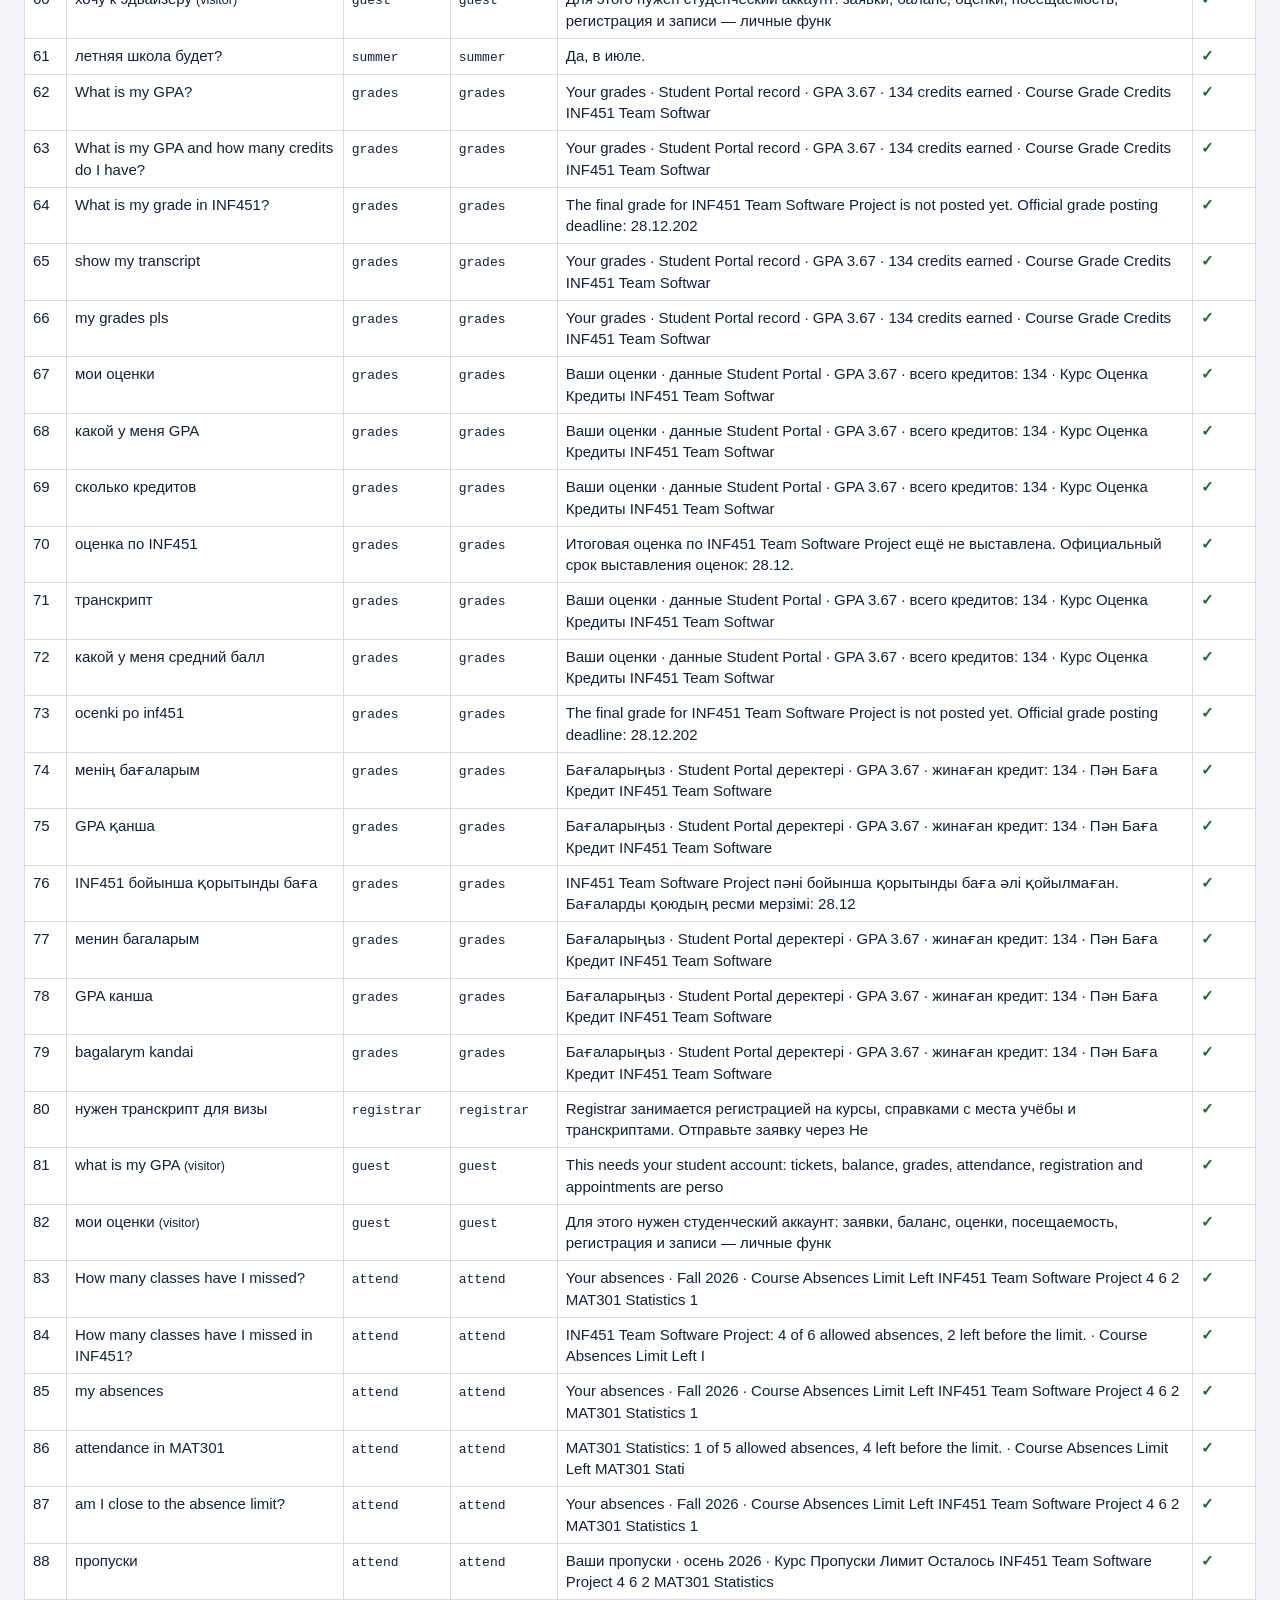
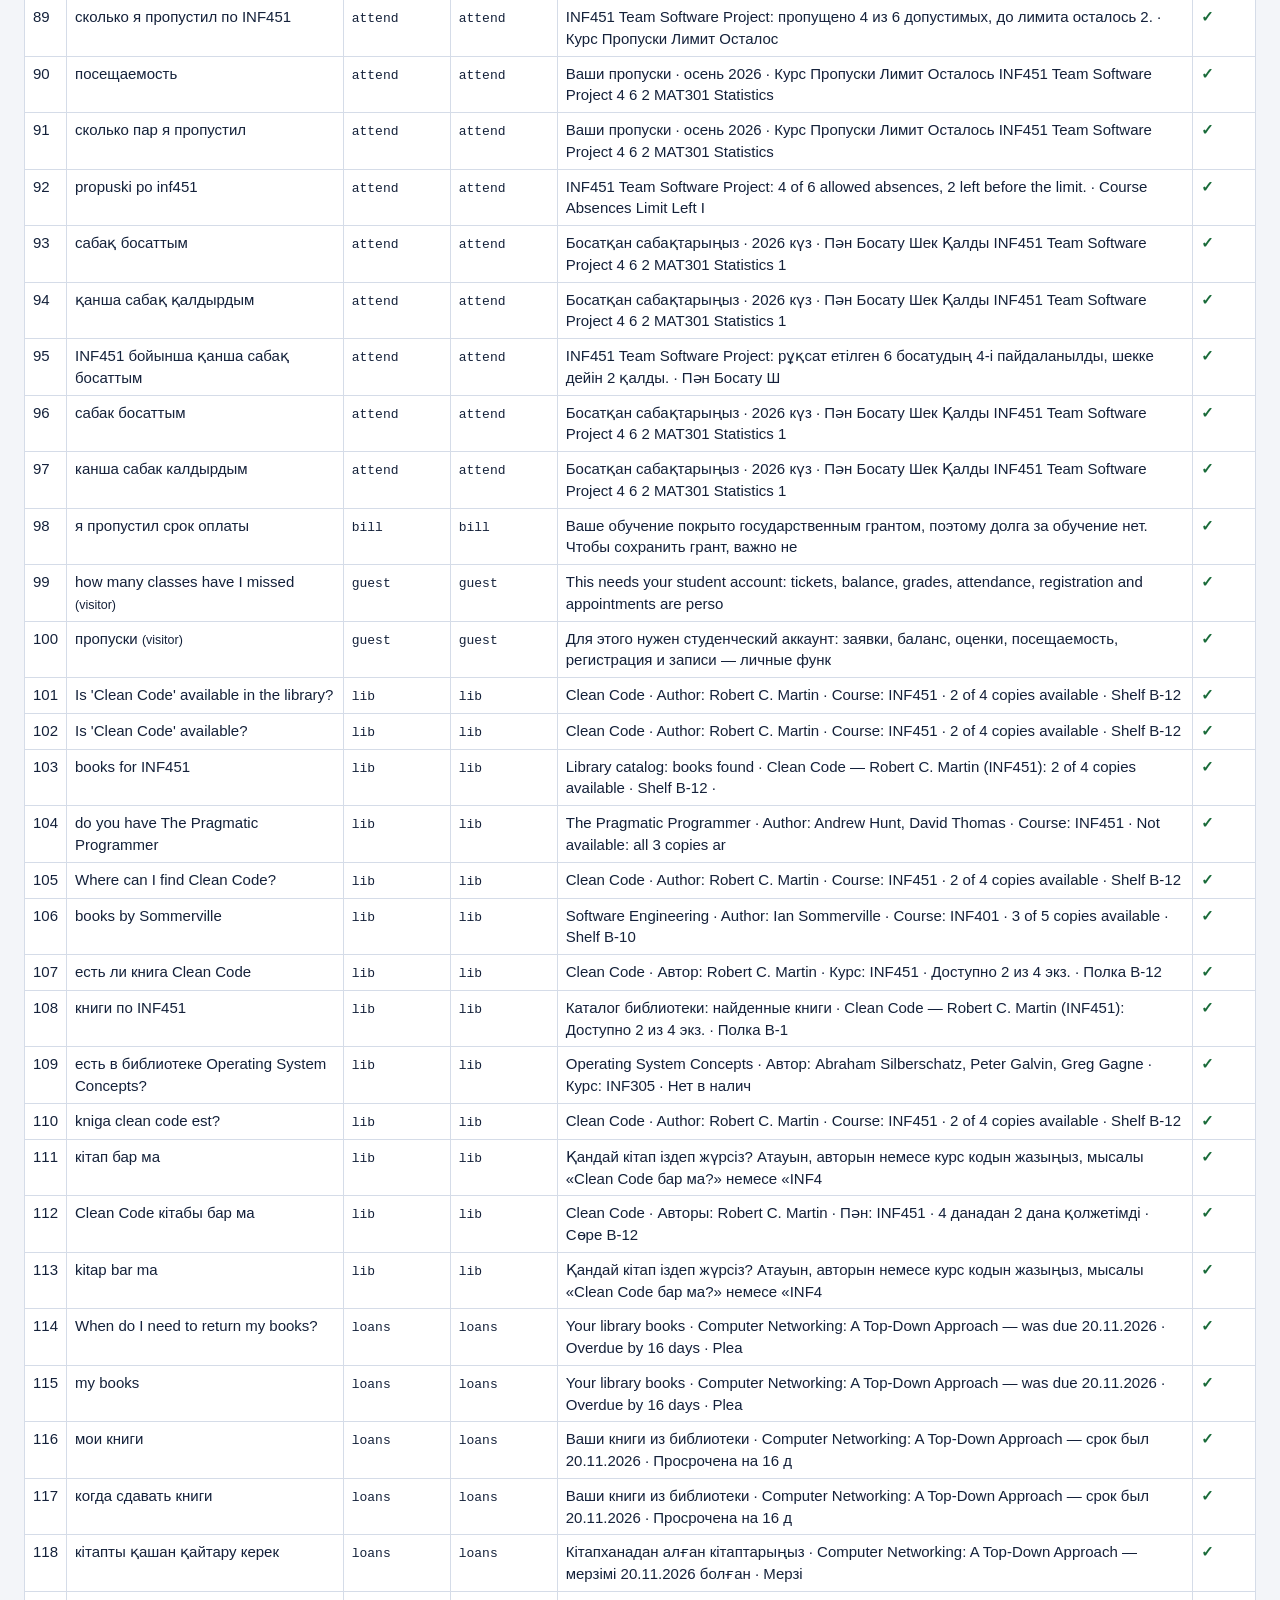
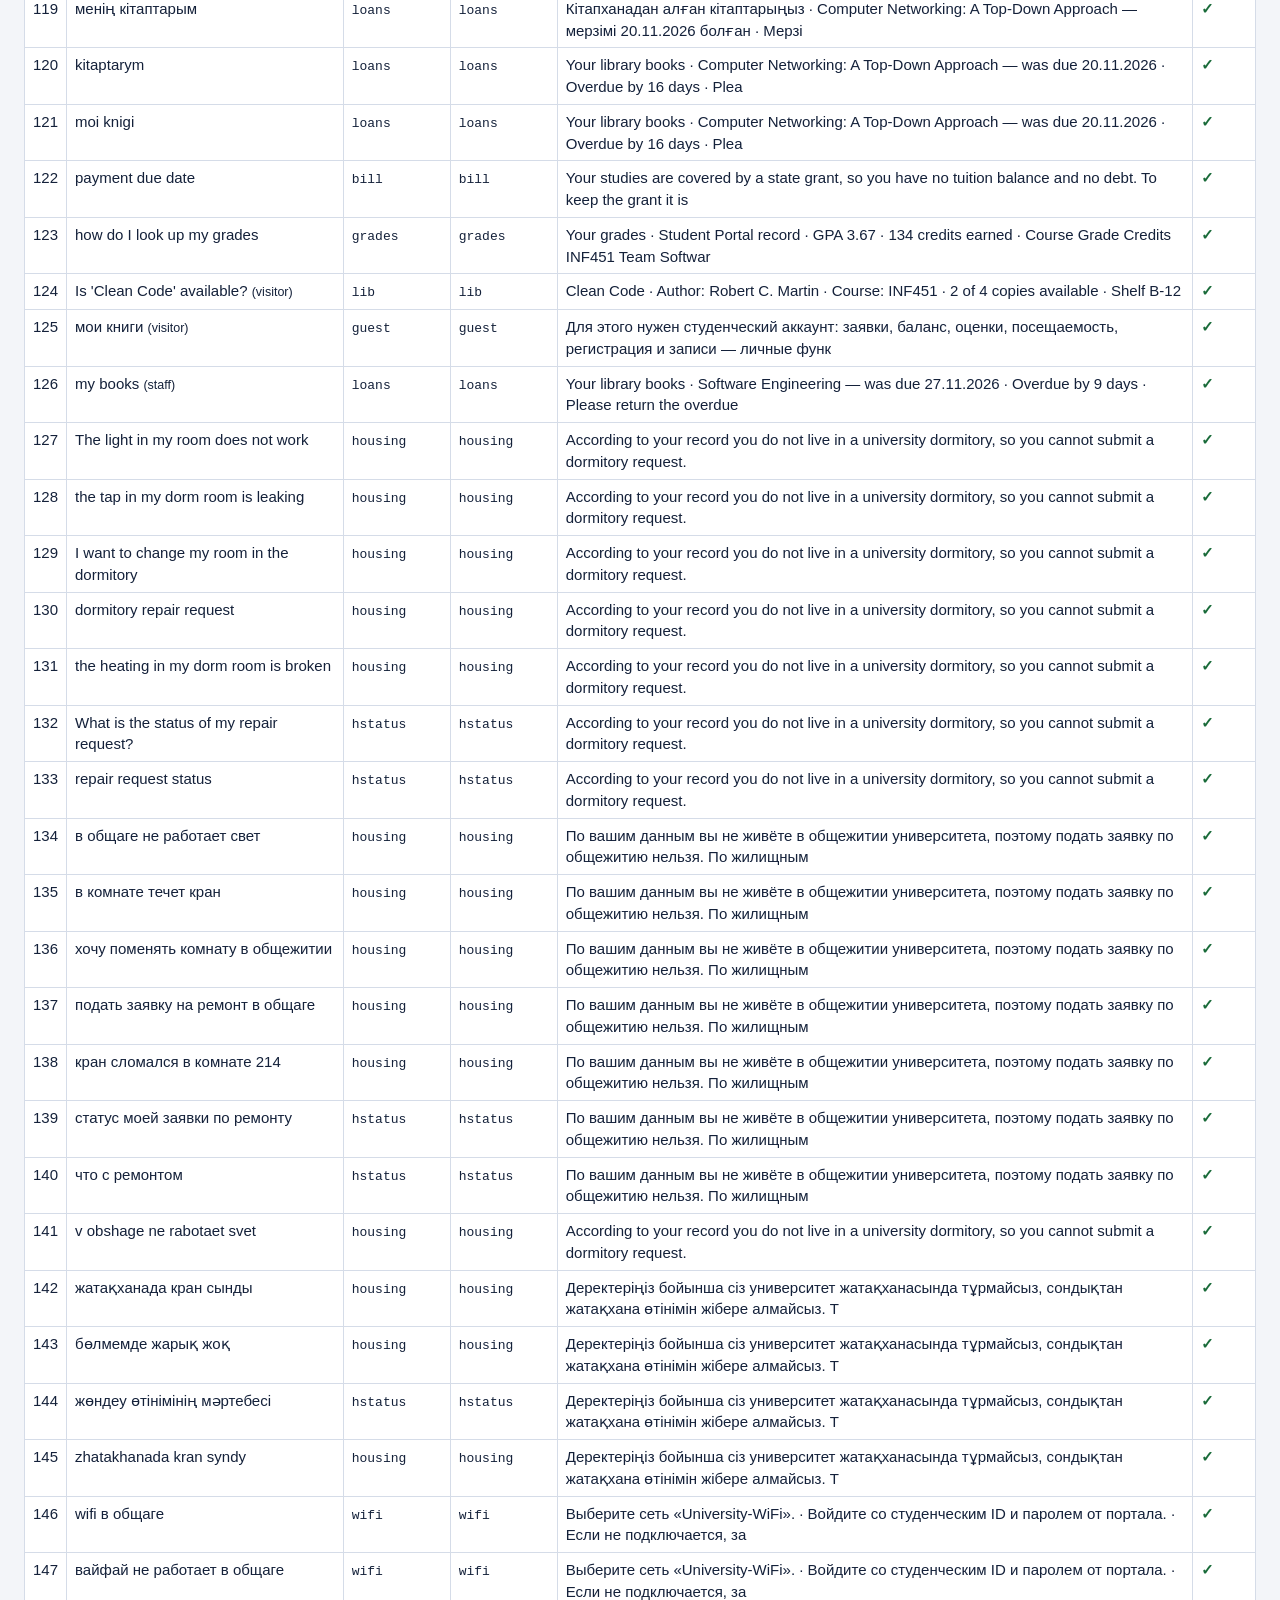
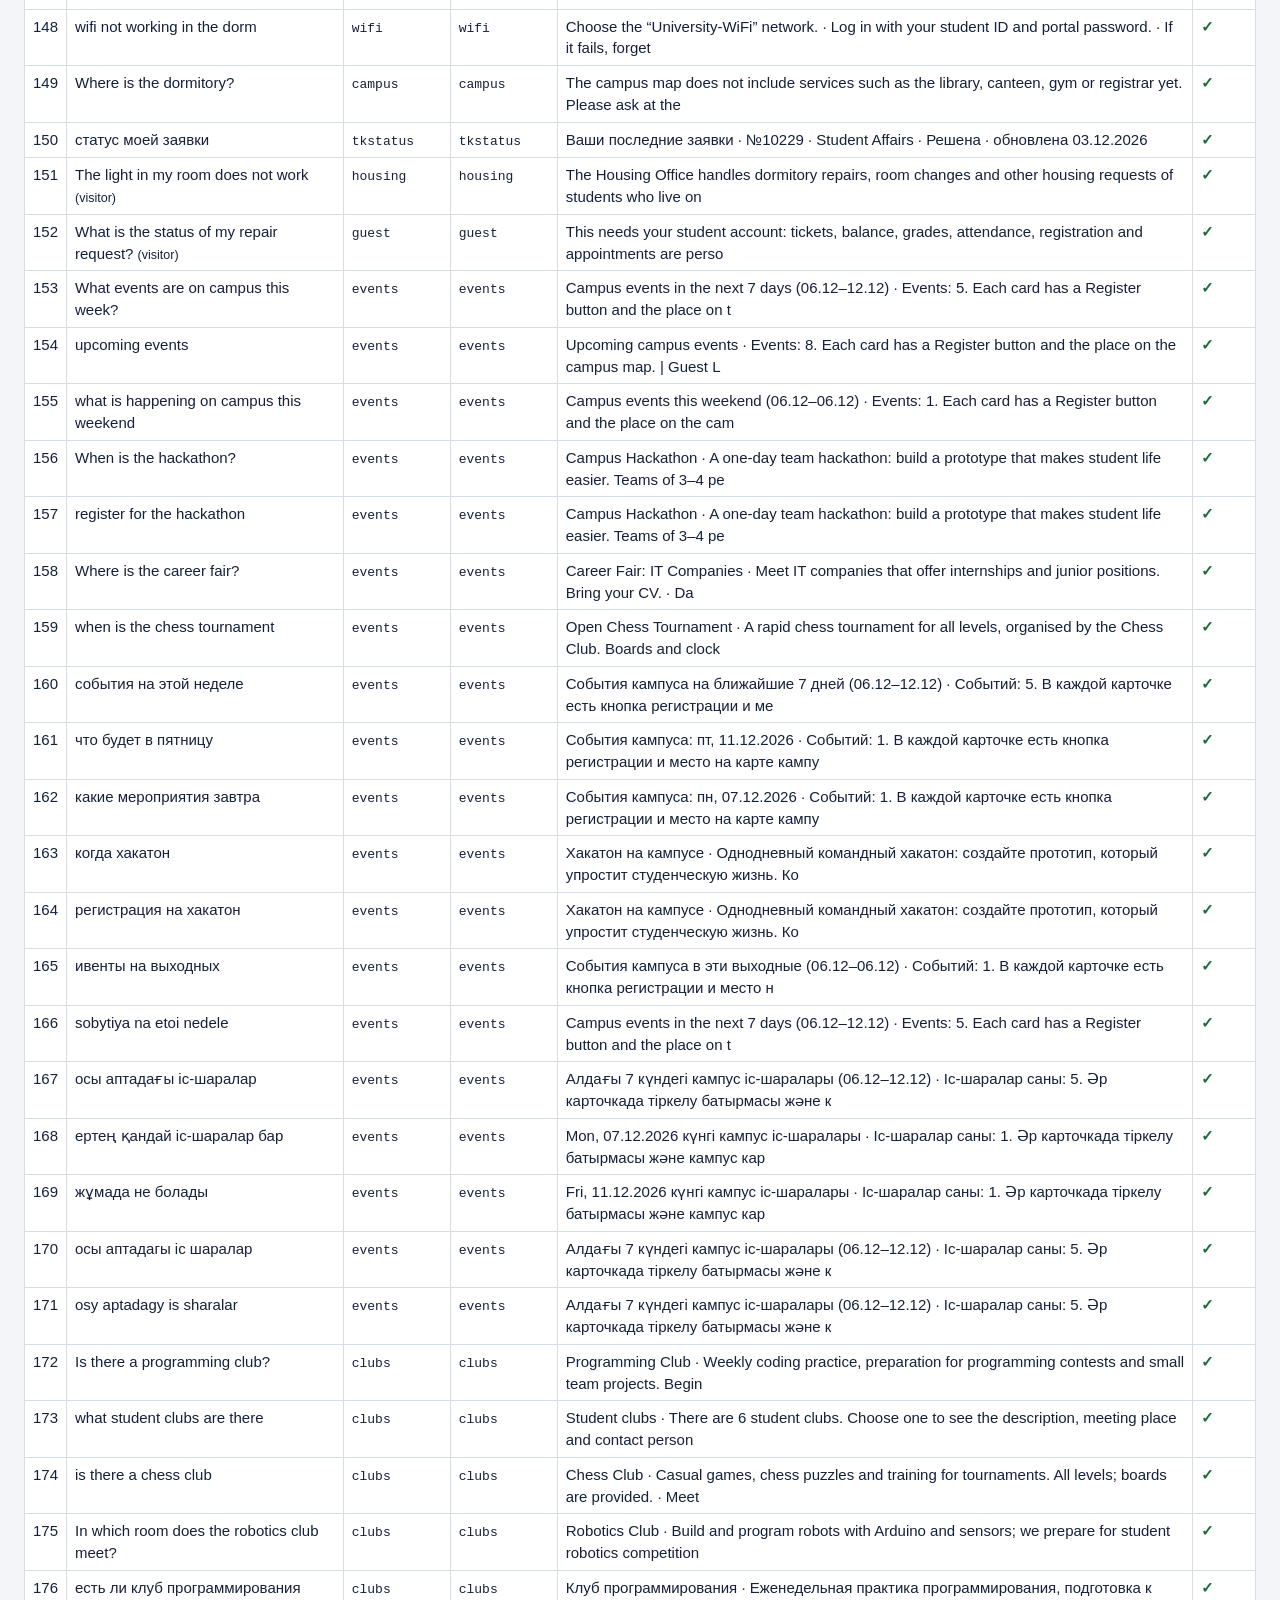
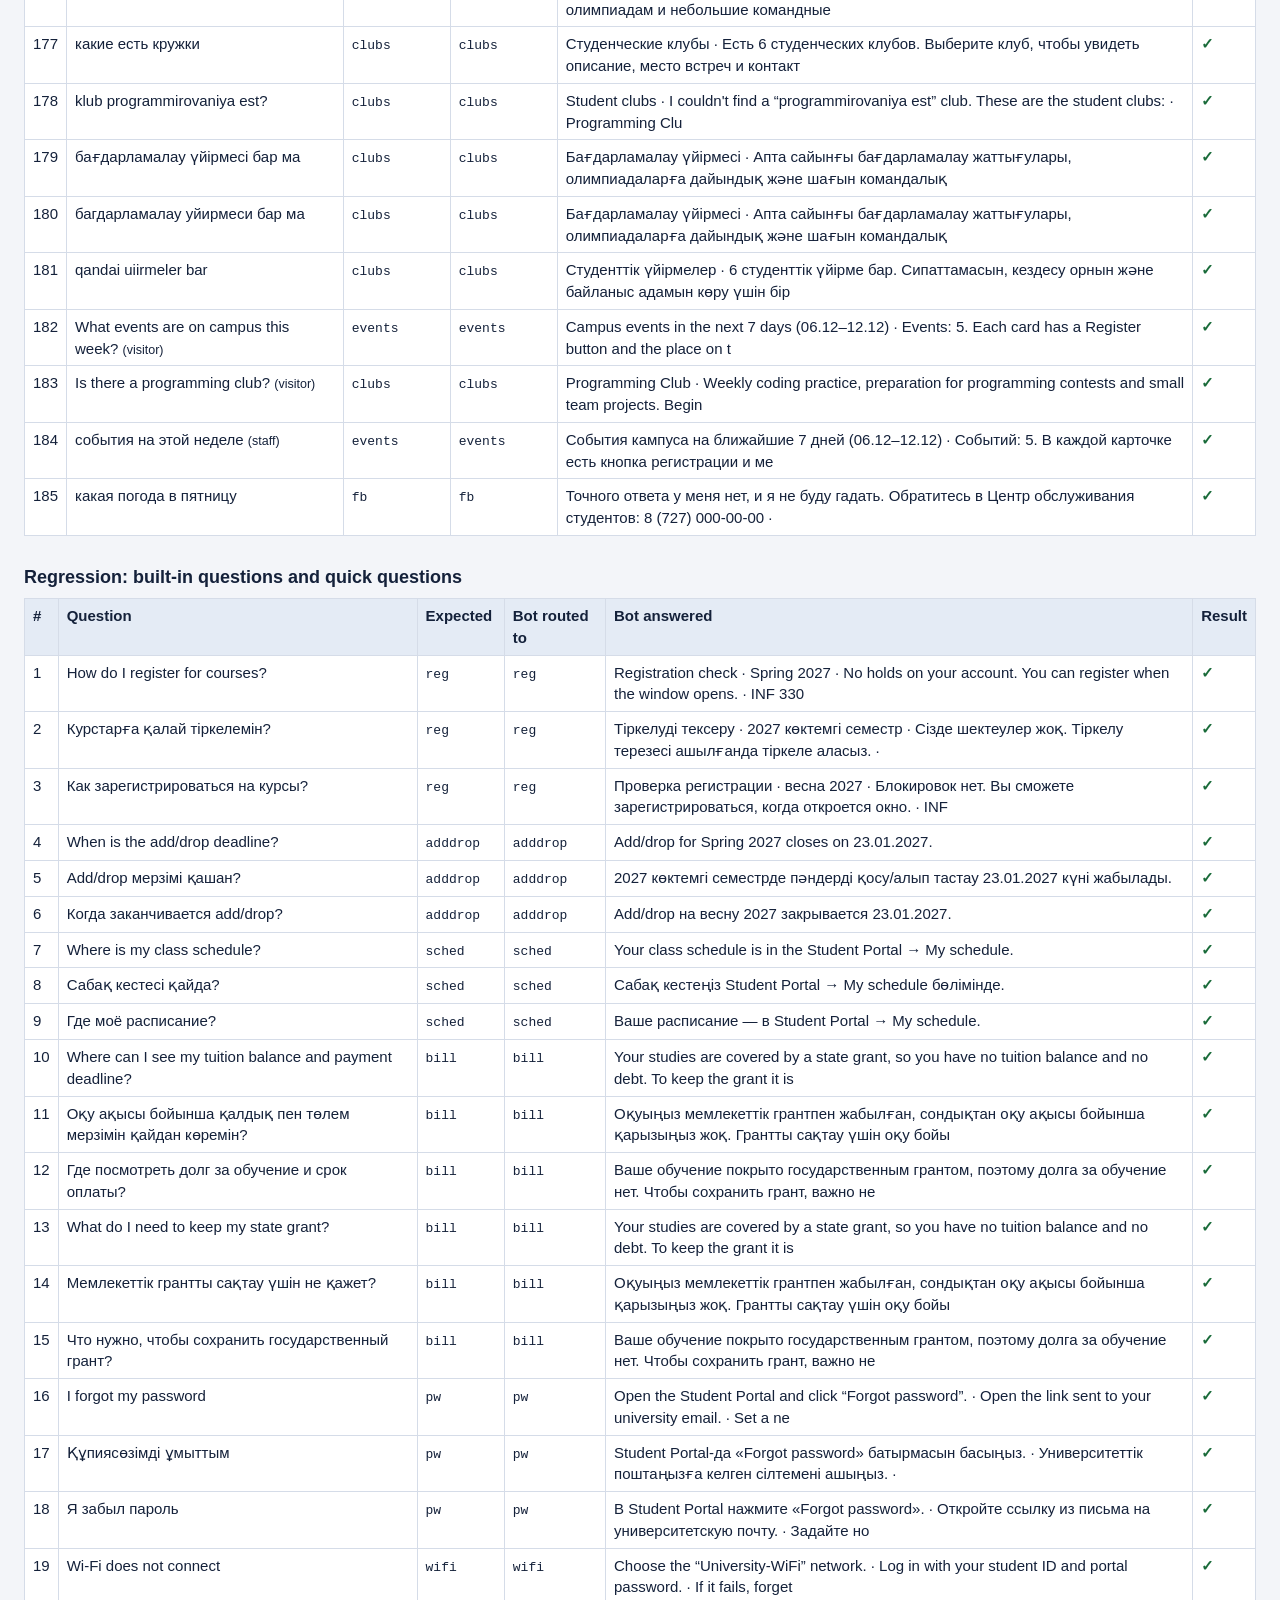
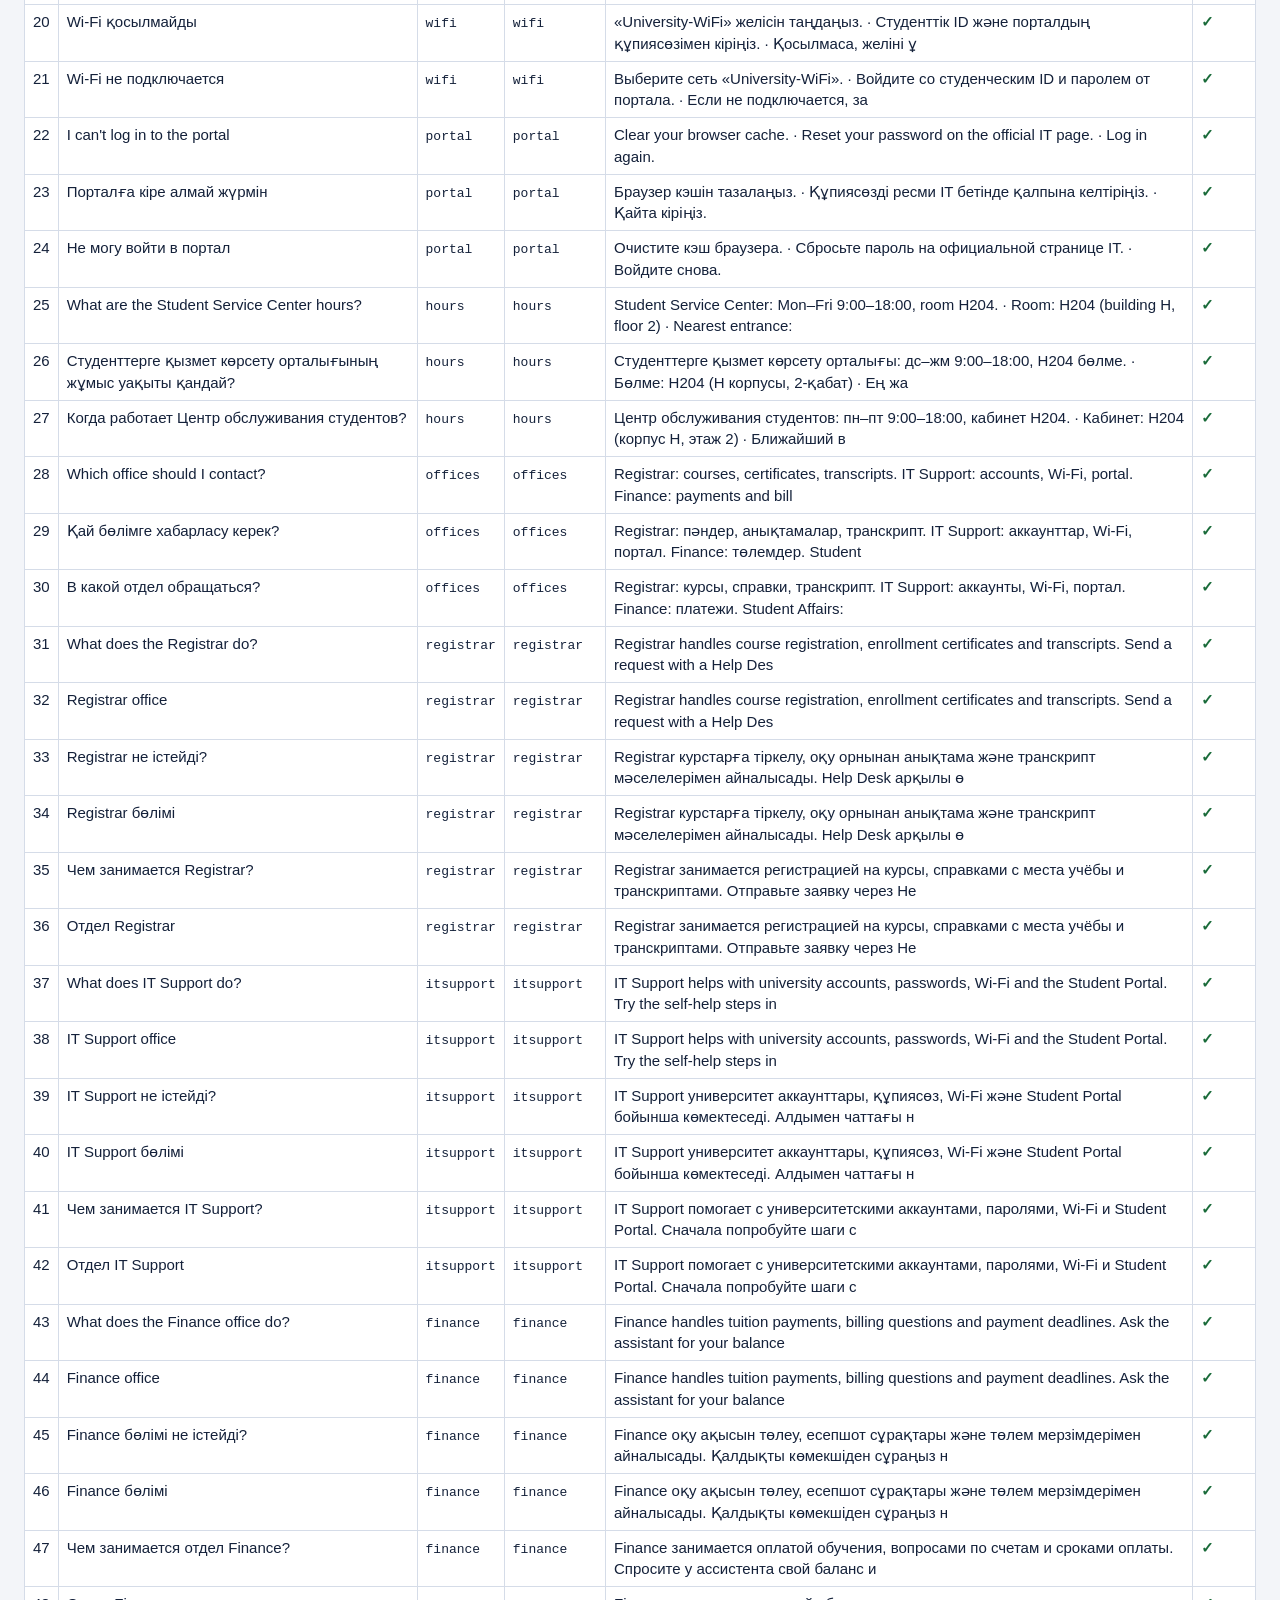
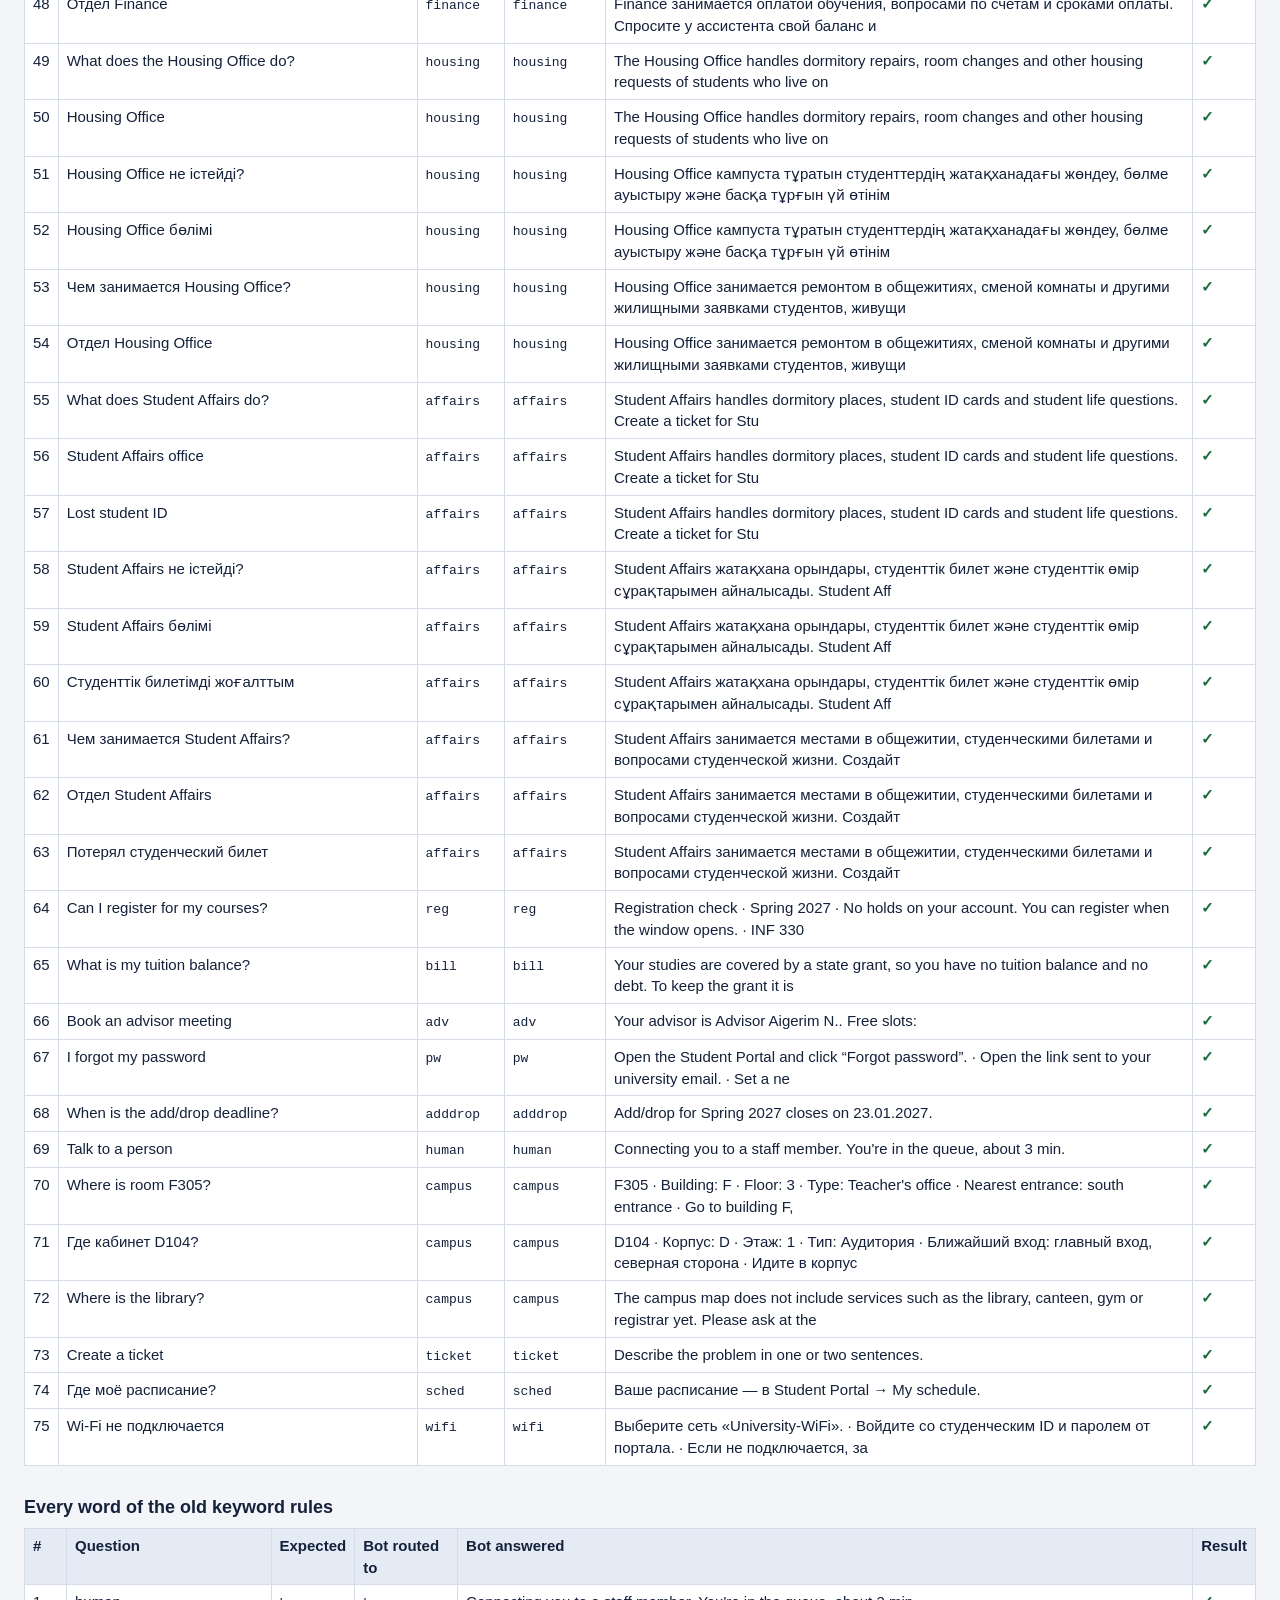
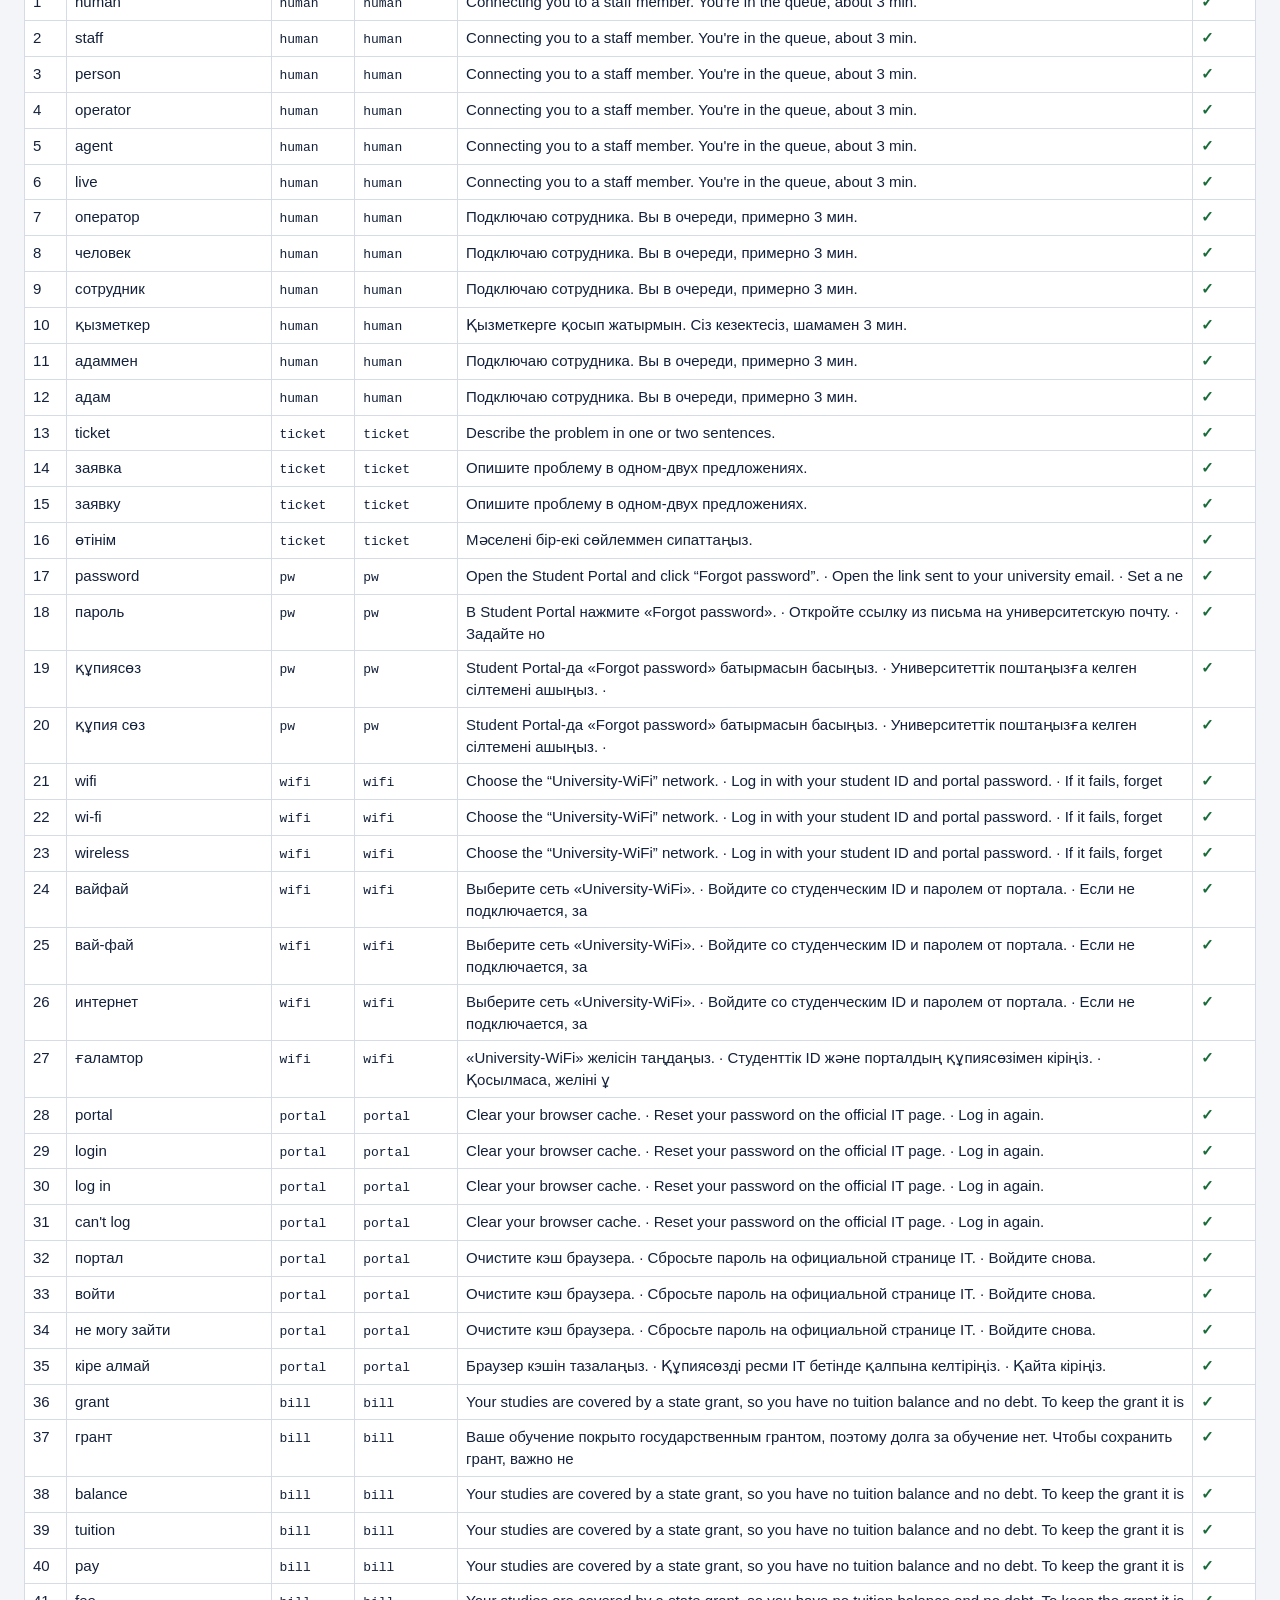
==== commit 03a71869: "Sprint 6: US21 Campus Events & Club Announcements Events and clubs are knowledge base entries with t" ====
--- a/tests/nlu-test.html
+++ b/tests/nlu-test.html
@@ -193,15 +193,50 @@
  ['Where is the dormitory?','campus'],
  ['статус моей заявки','tkstatus'],
  ['The light in my room does not work','housing','visitor'],
- ['What is the status of my repair request?','guest','visitor']
+ ['What is the status of my repair request?','guest','visitor'],
+ /* US21 campus events and clubs: EN / RU / KK, slang, transliteration; visitor and staff too */
+ ['What events are on campus this week?','events'],
+ ['upcoming events','events'],
+ ['what is happening on campus this weekend','events'],
+ ['When is the hackathon?','events'],
+ ['register for the hackathon','events'],
+ ['Where is the career fair?','events'],
+ ['when is the chess tournament','events'],
+ ['события на этой неделе','events'],
+ ['что будет в пятницу','events'],
+ ['какие мероприятия завтра','events'],
+ ['когда хакатон','events'],
+ ['регистрация на хакатон','events'],
+ ['ивенты на выходных','events'],
+ ['sobytiya na etoi nedele','events'],
+ ['осы аптадағы іс-шаралар','events'],
+ ['ертең қандай іс-шаралар бар','events'],
+ ['жұмада не болады','events'],
+ ['осы аптадагы іс шаралар','events'],
+ ['osy aptadagy is sharalar','events'],
+ ['Is there a programming club?','clubs'],
+ ['what student clubs are there','clubs'],
+ ['is there a chess club','clubs'],
+ ['In which room does the robotics club meet?','clubs'],
+ ['есть ли клуб программирования','clubs'],
+ ['какие есть кружки','clubs'],
+ ['klub programmirovaniya est?','clubs'],
+ ['бағдарламалау үйірмесі бар ма','clubs'],
+ ['багдарламалау уйирмеси бар ма','clubs'],
+ ['qandai uiirmeler bar','clubs'],
+ ['What events are on campus this week?','events','visitor'],
+ ['Is there a programming club?','clubs','visitor'],
+ ['события на этой неделе','events','staff'],
+ ['какая погода в пятницу','fb']
 ];
 const label=r=>r.k==='kb'?(r.e.intent||r.e.id):r.k==='h'||r.k==='guest'?(r.k==='guest'?'guest':r.i):r.k==='dym'?'dym: '+r.list.map(e=>e.intent||e.id).join(', '):r.k;
 /* interface functions from ui.js that replies may reference */
-window.toLogin=window.show=window.openMap=window.sync=window.fillMenu=()=>{};
-let said=[],lastO=null;
-window.bot=o=>{lastO=o;said.push(plainAnswer(o)||'')};  /* capture replies instead of animating them */
+window.toLogin=window.show=window.sync=window.fillMenu=()=>{};
+let said=[],lastO=null,outs=[],mapped=null;
+window.bot=o=>{lastO=o;outs.push(o);said.push(plainAnswer(o)||'')};  /* capture replies instead of animating them */
+window.openMap=id=>{mapped=id};
 window.botNow=window.bot;
-function run(t,who){said=[];mode=null;U=who==='visitor'?GUEST:ACCOUNTS[who||'249900002'];curQ=t;
+function run(t,who){said=[];outs=[];mode=null;U=who==='visitor'?GUEST:ACCOUNTS[who||'249900002'];curQ=t;
   const r=route(t);respond(r,detect(t),t);return{r,said:said.join(' | ')}}
 /* a new entry, published the way the Knowledge base editor does it */
 st.kb.push({id:'summer',kind:'faq',intent:null,status:'published',vn:1,log:[],vers:[{n:1,act:'create',by:'Test',at:Date.now(),cat:'reg',src:'cal',
@@ -222,7 +257,8 @@
  greet:['hi','hello','hey','привет','здравствуйте','сәлем','салем']};
 /* a strong topic must beat a weak word */
 const WEAK=[['портал не работает','portal'],['payment deadline','bill'],['Finance office','finance'],['talk to staff','human'],['вайфай не работает','wifi']];
-const LANGT=[['жатақханада кран сынды','kk'],['в общаге не работает свет','ru'],['zhatakhanada kran syndy kerek','kk'],['kitap bar ma','kk'],['кітап бар ма','kk'],['есть ли книга Clean Code','ru'],['my books','en'],['менин багаларым','kk'],['GPA канша','kk'],['какой у меня GPA','ru'],['What is my grade in INF451?','en'],['канша сабак калдырдым','kk'],['сабак босаттым','kk'],['сколько я пропустил по INF451','ru'],['мен грантпын ба','kk'],['сабак кестеси кайда','kk'],['калай тиркелемин','kk'],['мен студентпін','kk'],['где бар','ru'],['мне нужна справка','ru'],['сколько мне платить','ru'],['how much do I owe','en']];
+const LANGT=[['жатақханада кран сынды','kk'],['в общаге не работает свет','ru'],['zhatakhanada kran syndy kerek','kk'],['kitap bar ma','kk'],['кітап бар ма','kk'],['есть ли книга Clean Code','ru'],['my books','en'],['менин багаларым','kk'],['GPA канша','kk'],['какой у меня GPA','ru'],['What is my grade in INF451?','en'],['канша сабак калдырдым','kk'],['сабак босаттым','kk'],['сколько я пропустил по INF451','ru'],['мен грантпын ба','kk'],['сабак кестеси кайда','kk'],['калай тиркелемин','kk'],['мен студентпін','kk'],['где бар','ru'],['мне нужна справка','ru'],['сколько мне платить','ru'],['how much do I owe','en'],
+ ['осы аптадағы іс-шаралар','kk'],['osy aptadagy is sharalar','kk'],['что будет в пятницу','ru'],['Is there a programming club?','en']];
 /* checks of the QA scenarios in docs/SPRINTS.md */
 const at=(y,m,d,h)=>{window.clock=()=>new Date(y,m-1,d,h,0)};
 const has=(s,x)=>s.includes(x);
@@ -310,6 +346,54 @@
  check('US20 visitor: the Housing Office entry, no personal request; status asks to sign in',()=>{const a=run('The light in my room does not work','visitor').said,b=run('What is the status of my repair request?','visitor').said;
    return has(a,'Housing Office')&&!has(a,'Confirm')&&has(b,'sign in')||a+' / '+b}),
  check('US20 three students live in a dormitory, one does not',()=>Object.values(ACCOUNTS).filter(a=>a.role==='student'&&a.dorm).length===3&&Object.values(ACCOUNTS).filter(a=>a.role==='student'&&!a.dorm).length===1),
+ /* US21: dates are relative to the test clock, Saturday 21.11.2026 10:00 unless set otherwise */
+ check('US21 S1 "What events are on campus this week?" → this week\'s events, each with date, time, place, Register and Show on map',()=>{at(2026,11,21,10);const a=run('What events are on campus this week?'),cards=outs.slice(1);
+   const t=cards.map(o=>o.title).join(', ');
+   return /^Campus events in the next 7 days \(21.11–27.11\)$/.test(outs[0].title)&&cards.length===5&&has(t,'Guest Lecture')&&has(t,'Python Workshop')&&has(t,'Campus Hackathon')&&has(t,'Career Fair')&&has(t,'Friday Movie Night')&&!has(t,'Chess')&&
+     cards.every(o=>o.list.some(x=>/^Date: /.test(x))&&o.list.some(x=>/^Time: \d\d:\d\d–\d\d:\d\d$/.test(x))&&o.list.some(x=>/^Place: /.test(x))&&o.acts[0][0]==='Register'&&o.acts[1][0]==='Show on map')||outs[0].title+' / '+t}),
+ check('US21 S1 the card shows the date, time and place of the Hackathon (in 2 days, 10:00–18:00, I210)',()=>{at(2026,11,21,10);run('What events are on campus this week?');const o=outs.find(x=>x.title==='Campus Hackathon');
+   return /^Date: Mon, 23.11.2026$/.test(o.list[0])&&o.list[1]==='Time: 10:00–18:00'&&o.list[2]==='Place: I210 (lecture hall, building I, floor 2)'||o.list.join(' | ')}),
+ check('US21 S1 Russian "события на этой неделе" and Kazakh "осы аптадағы іс-шаралар" answer in their language',()=>{at(2026,11,21,10);const a=run('события на этой неделе').said,b=run('осы аптадағы іс-шаралар').said;
+   return has(a,'События кампуса на ближайшие 7 дней')&&has(a,'Хакатон на кампусе')&&has(a,'Место: I210')&&has(b,'Алдағы 7 күндегі')&&has(b,'Кампус хакатоны')||a.slice(0,200)+' / '+b.slice(0,200)}),
+ check('US21 "что будет в пятницу" → the events of the coming Friday (27.11) only',()=>{at(2026,11,21,10);const a=run('что будет в пятницу').said,cards=outs.slice(1);
+   return cards.length===1&&cards[0].title==='Пятничный киновечер'&&has(a,'27.11.2026')||a}),
+ check('US21 Register marks the registration inside the site and shows a confirmation; a second click says already registered',()=>{at(2026,11,21,10);st.evreg={};run('When is the hackathon?');const card=lastO;said=[];outs=[];
+   card.acts[0][1]();const a=said.join();said=[];card.acts[0][1]();const b=said.join();
+   return /You are registered for “Campus Hackathon”: Mon, 23.11.2026, 10:00–18:00, I210/.test(a)&&st.evreg['249900002'].includes('ev-hack')&&has(b,'already registered')||a+' / '+b}),
+ check('US21 a registered event is marked on its card',()=>{at(2026,11,21,10);run('When is the hackathon?');return lastO.acts[0][0]==='Registered ✓'&&lastO.list.some(x=>(x.t||'')==='You are registered for this event')}),
+ check('US21 a visitor can register (kept only for the visit, nothing saved to the demo data)',()=>{at(2026,11,21,10);st.evreg={};guestReg=[];run('When is the career fair?','visitor');const c=lastO;said=[];c.acts[0][1]();const a=said.join();
+   return has(a,'You are registered')&&has(a,'Sign in to keep it')&&guestReg.includes('ev-career')&&!Object.keys(st.evreg).length||a}),
+ check('US21 Show on map opens the campus map with the event place',()=>{at(2026,11,21,10);mapped=null;run('When is the hackathon?');lastO.acts[1][1]();return mapped==='I210'||mapped}),
+ check('US21 S2 a past event is never listed as upcoming (every day, 4 times a day, for two weeks)',()=>{const past=['Freshers Quiz Night','Cybersecurity Workshop'];
+   for(let d=0;d<14;d++)for(const h of [8,12,19,23]){at(2026,11,21+d,h);const now=clock();
+     for(const q of ['upcoming events','What events are on campus this week?','events today','events next week']){run(q);
+       const bad=outs.filter(o=>o.title&&o.acts&&o.acts.length===2).find(o=>{const e=kbKind('event').find(x=>kbData(x).q.en[0]===o.title);return !e||evEnd(kbData(e).x)<=now||past.includes(o.title)});
+       if(bad)return q+' '+now.toString().slice(0,21)+': '+bad.title}}
+   return true}),
+ check('US21 S2 an event that ended today (17:00–18:30, asked at 20:00) is not upcoming',()=>{at(2026,11,21,20);const a=run('events today').said;return !has(a,'Guest Lecture: AI')&&has(a,'No campus events')||a}),
+ check('US21 S2 asking about a past event says it already took place, without a Register button',()=>{at(2026,11,21,10);const a=run('When is the quiz night?').said;return has(a,'already took place')&&!lastO.acts||a}),
+ check('US21 S3 the place of every event and club is a room of the campus map',()=>kbKind('event').concat(kbKind('club')).every(e=>CAMPUS.has(kbData(e).x.place))),
+ check('US21 8–10 events: some this week, some later, 1–2 already past',()=>{at(2026,11,21,10);const now=clock(),xs=kbKind('event').map(e=>kbData(e).x),wk=addDays(today0(),7);
+   const past=xs.filter(x=>evEnd(x)<=now).length,week=xs.filter(x=>evEnd(x)>now&&evStart(x)<wk).length,later=xs.filter(x=>evStart(x)>=wk).length;
+   return xs.length>=8&&xs.length<=10&&past>=1&&past<=2&&week>=3&&later>=2||[xs.length,past,week,later].join()}),
+ check('US21 S4 "Is there a programming club?" → description, meeting place and contact person',()=>{const a=run('Is there a programming club?').said;
+   return has(a,'Programming Club')&&has(a,'coding practice')&&has(a,'Meets: Wednesday, 18:00–20:00')&&has(a,'Place: I209')&&has(a,'Contact person: Alem Bytova, a.bytova@university.demo')||a}),
+ check('US21 S4 Russian and Kazakh club questions answer in their language',()=>{const a=run('есть ли клуб программирования').said,b=run('бағдарламалау үйірмесі бар ма').said;
+   return has(a,'Клуб программирования')&&has(a,'Контактное лицо: Alem Bytova')&&has(b,'Бағдарламалау үйірмесі')&&has(b,'Байланыс адамы')||a+' / '+b}),
+ check('US21 a club that does not exist → not found and the list of clubs',()=>{const a=run('Is there a dance club?').said;return has(a,'couldn\'t find a “dance” club')&&has(a,'Chess Club')||a}),
+ check('US21 "what student clubs are there" lists 5–6 clubs incl. programming, each contact name@university.demo',()=>{const a=run('what student clubs are there').said,cl=kbKind('club').map(e=>kbData(e).x);
+   return cl.length>=5&&cl.length<=6&&has(a,'Programming Club')&&cl.every(x=>/^[a-z.]+@university\.demo$/.test(x.mail)&&x.who)||a}),
+ check('US21 works for a visitor and for staff',()=>{at(2026,11,21,10);const a=run('What events are on campus this week?','visitor').said,b=run('Is there a programming club?','staff').said;return has(a,'Campus Hackathon')&&has(b,'Alem Bytova')||a+' / '+b}),
+ check('US21 an event added by staff in the knowledge base is answered; an archived one is not',()=>{at(2026,11,21,10);
+   st.kb.push({id:'kbtest',kind:'event',intent:null,status:'published',vn:1,log:[],vers:[{n:1,act:'create',by:'Test',at:Date.now(),cat:'life',src:'ev',
+     q:{en:['Board Game Evening'],kk:['Үстел ойындары кеші'],ru:['Вечер настольных игр']},a:{en:'Games.',kk:'Ойындар.',ru:'Игры.'},x:{date:'2026-11-24',a:'18:00',b:'20:00',place:'I309'}}]});
+   const a=run('What events are on campus this week?').said;st.kb.find(e=>e.id==='kbtest').status='archived';const b=run('What events are on campus this week?').said;st.kb=st.kb.filter(e=>e.id!=='kbtest');
+   return has(a,'Board Game Evening')&&has(a,'I309')&&!has(b,'Board Game Evening')||a.slice(0,300)}),
+
+ check('QA 7: no phone number in any events or clubs answer (all roles)',()=>{at(2026,11,23,11);const qs=['What events are on campus this week?','upcoming events','When is the hackathon?','Is there a programming club?','what student clubs are there',
+     'осы аптадағы іс-шаралар'];
+   for(const who of ['249900002','249900001','visitor','staff'])for(const q of qs){const a=run(q,who).said;if(/\+?\d[\d ()-]{6,}\d/.test(a)||/phone|телефон/i.test(a))return who+': '+q+' → '+a.slice(0,200)}
+   return kbKind('event').concat(kbKind('club')).every(e=>{const d=kbData(e);return !/\+?\d[\d ()-]{6,}\d/.test(JSON.stringify([d.q,d.a,d.x]))})}),
  check('US17 every student has different GPA and credits; INF451 not posted for all',()=>{const v=Object.values(ACAD);return new Set(v.map(a=>a.gpa)).size===v.length&&new Set(v.map(a=>a.cr)).size===v.length&&v.every(a=>a.courses.some(c=>c.c==='INF451'&&c.g===null))}),
 ];
 window.clock=()=>new Date();
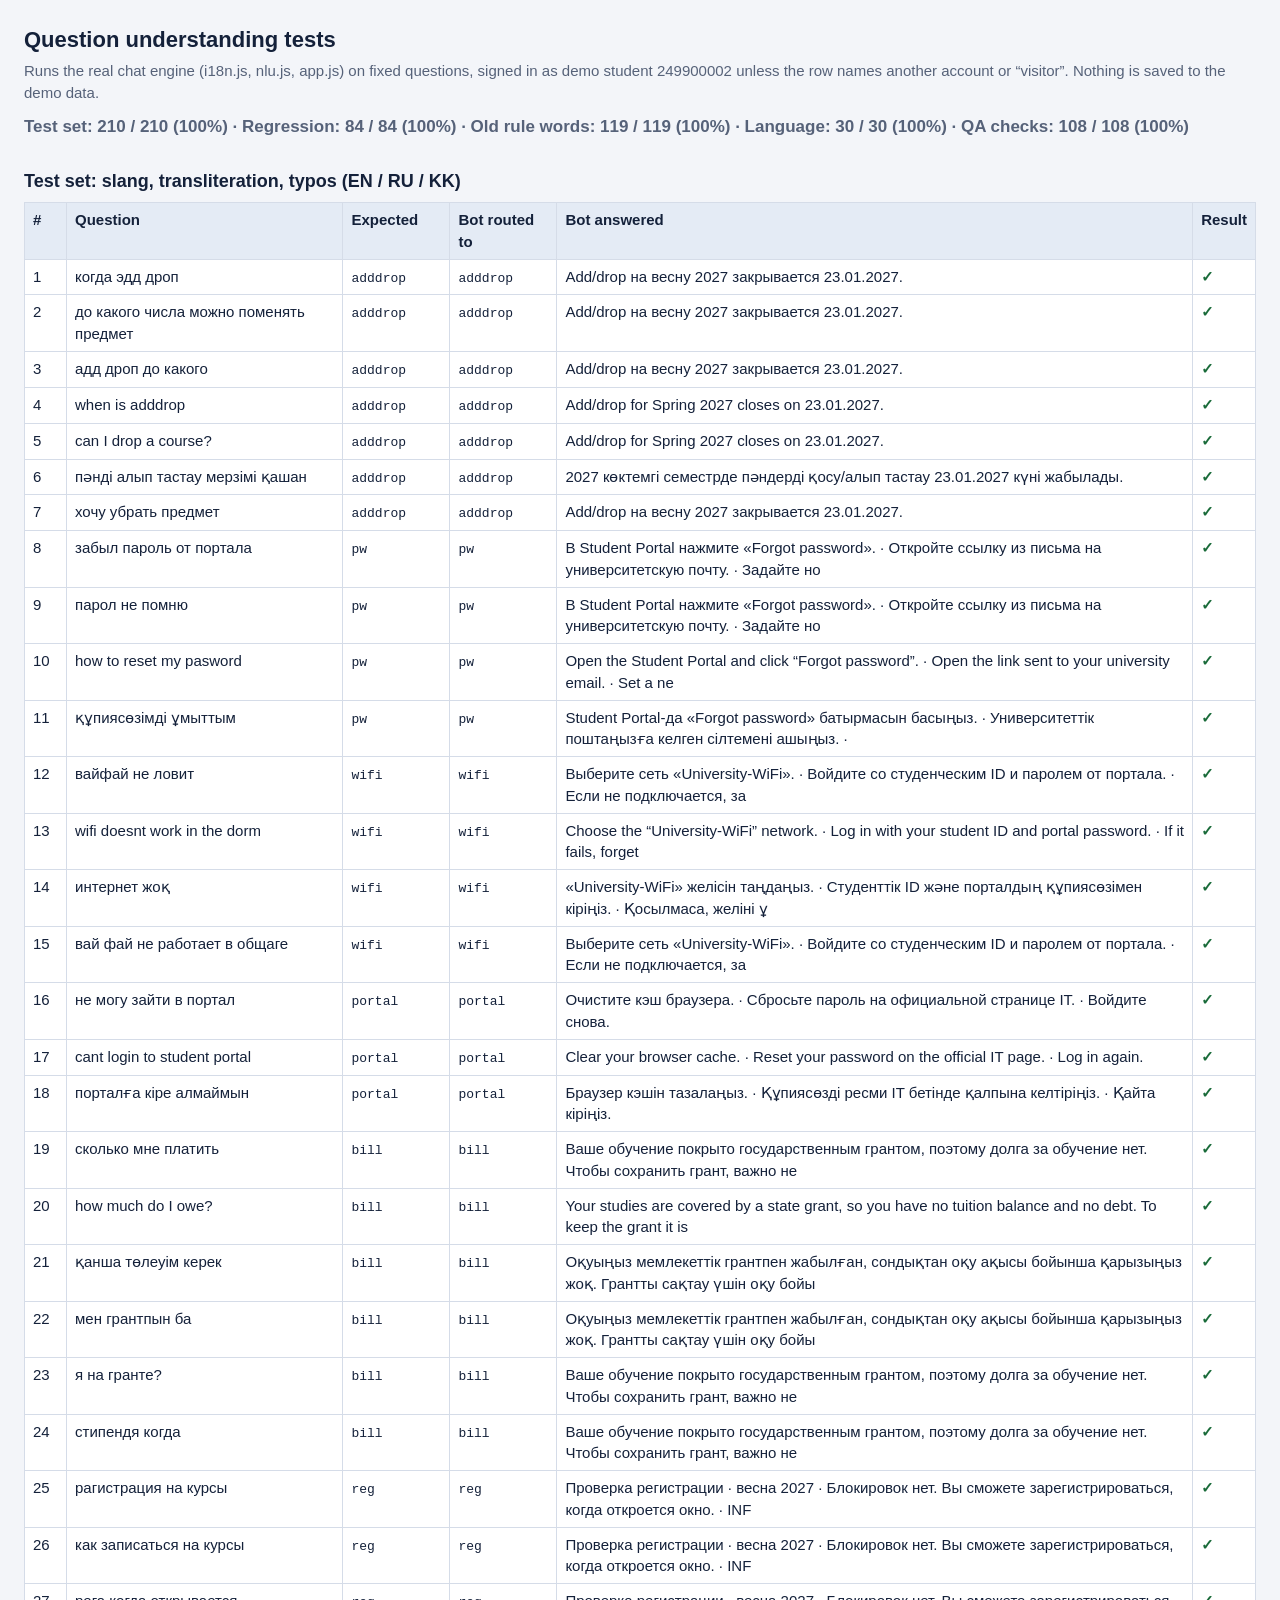
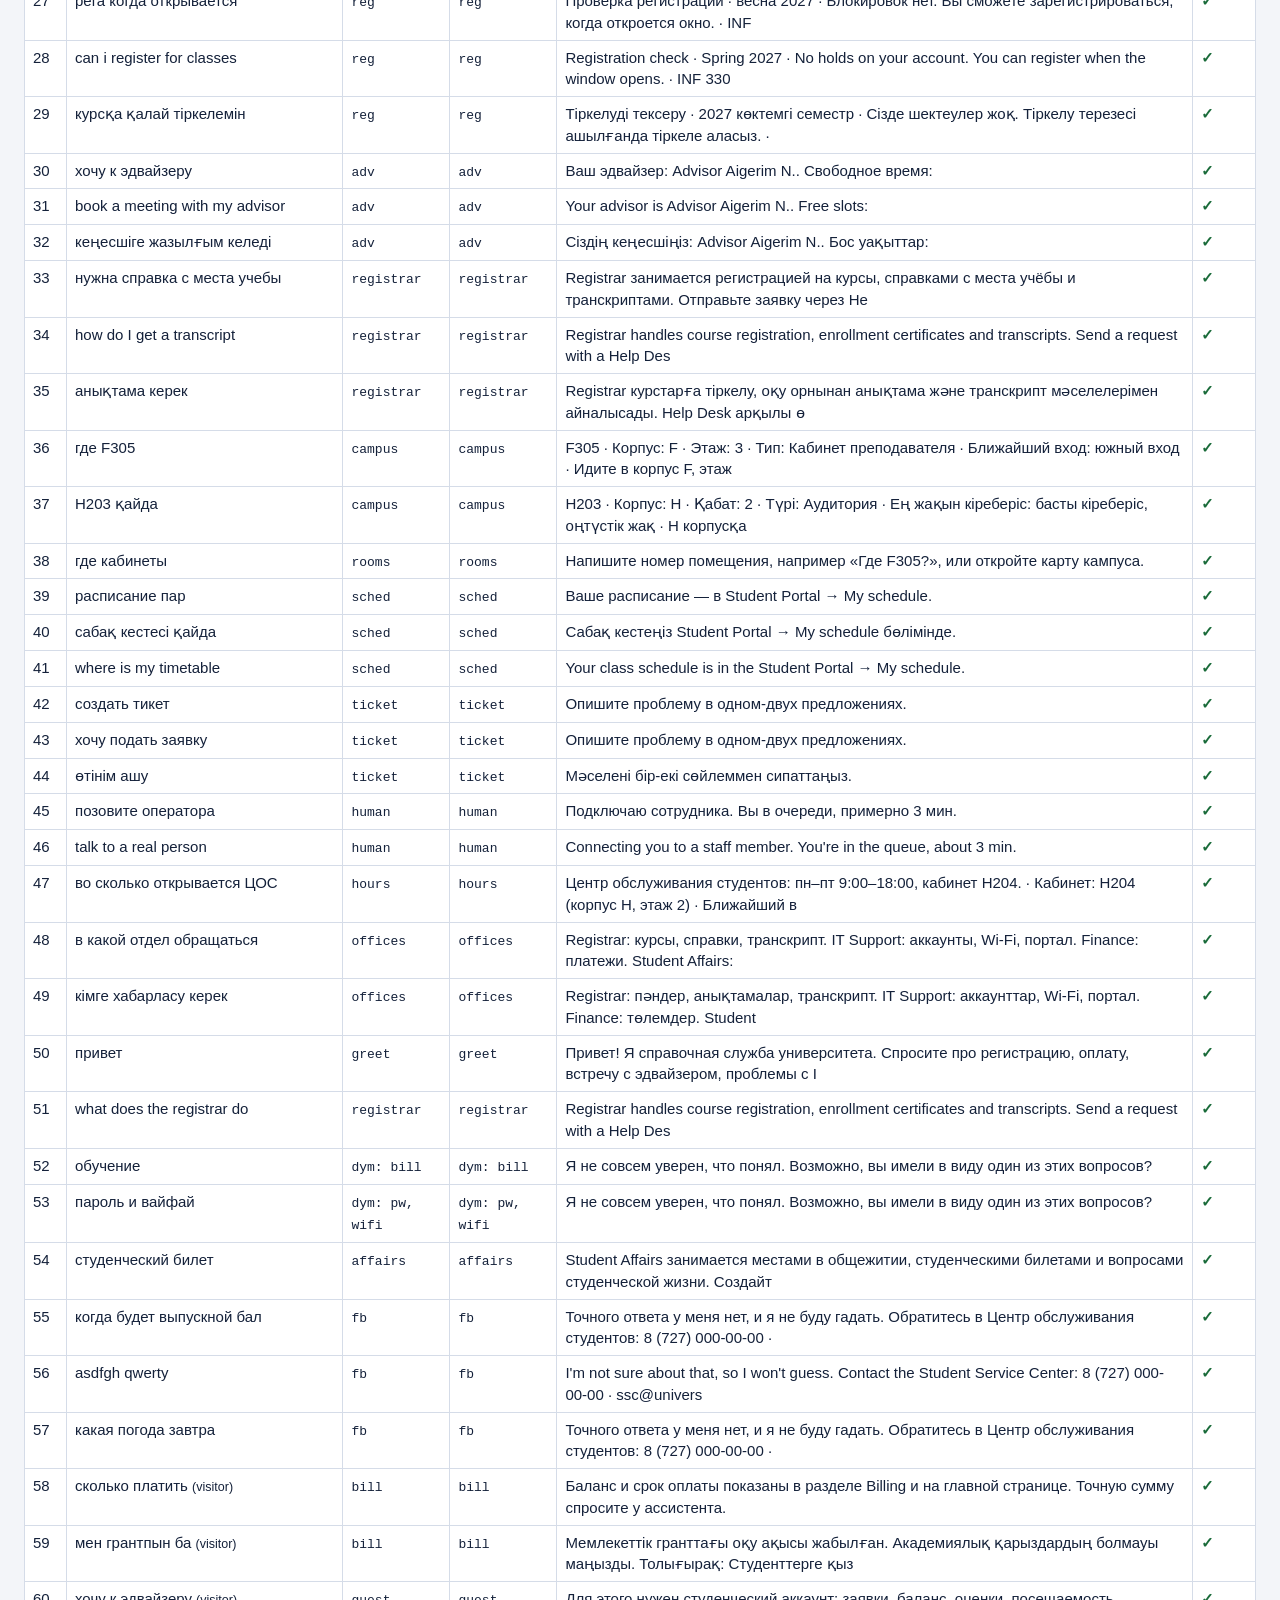
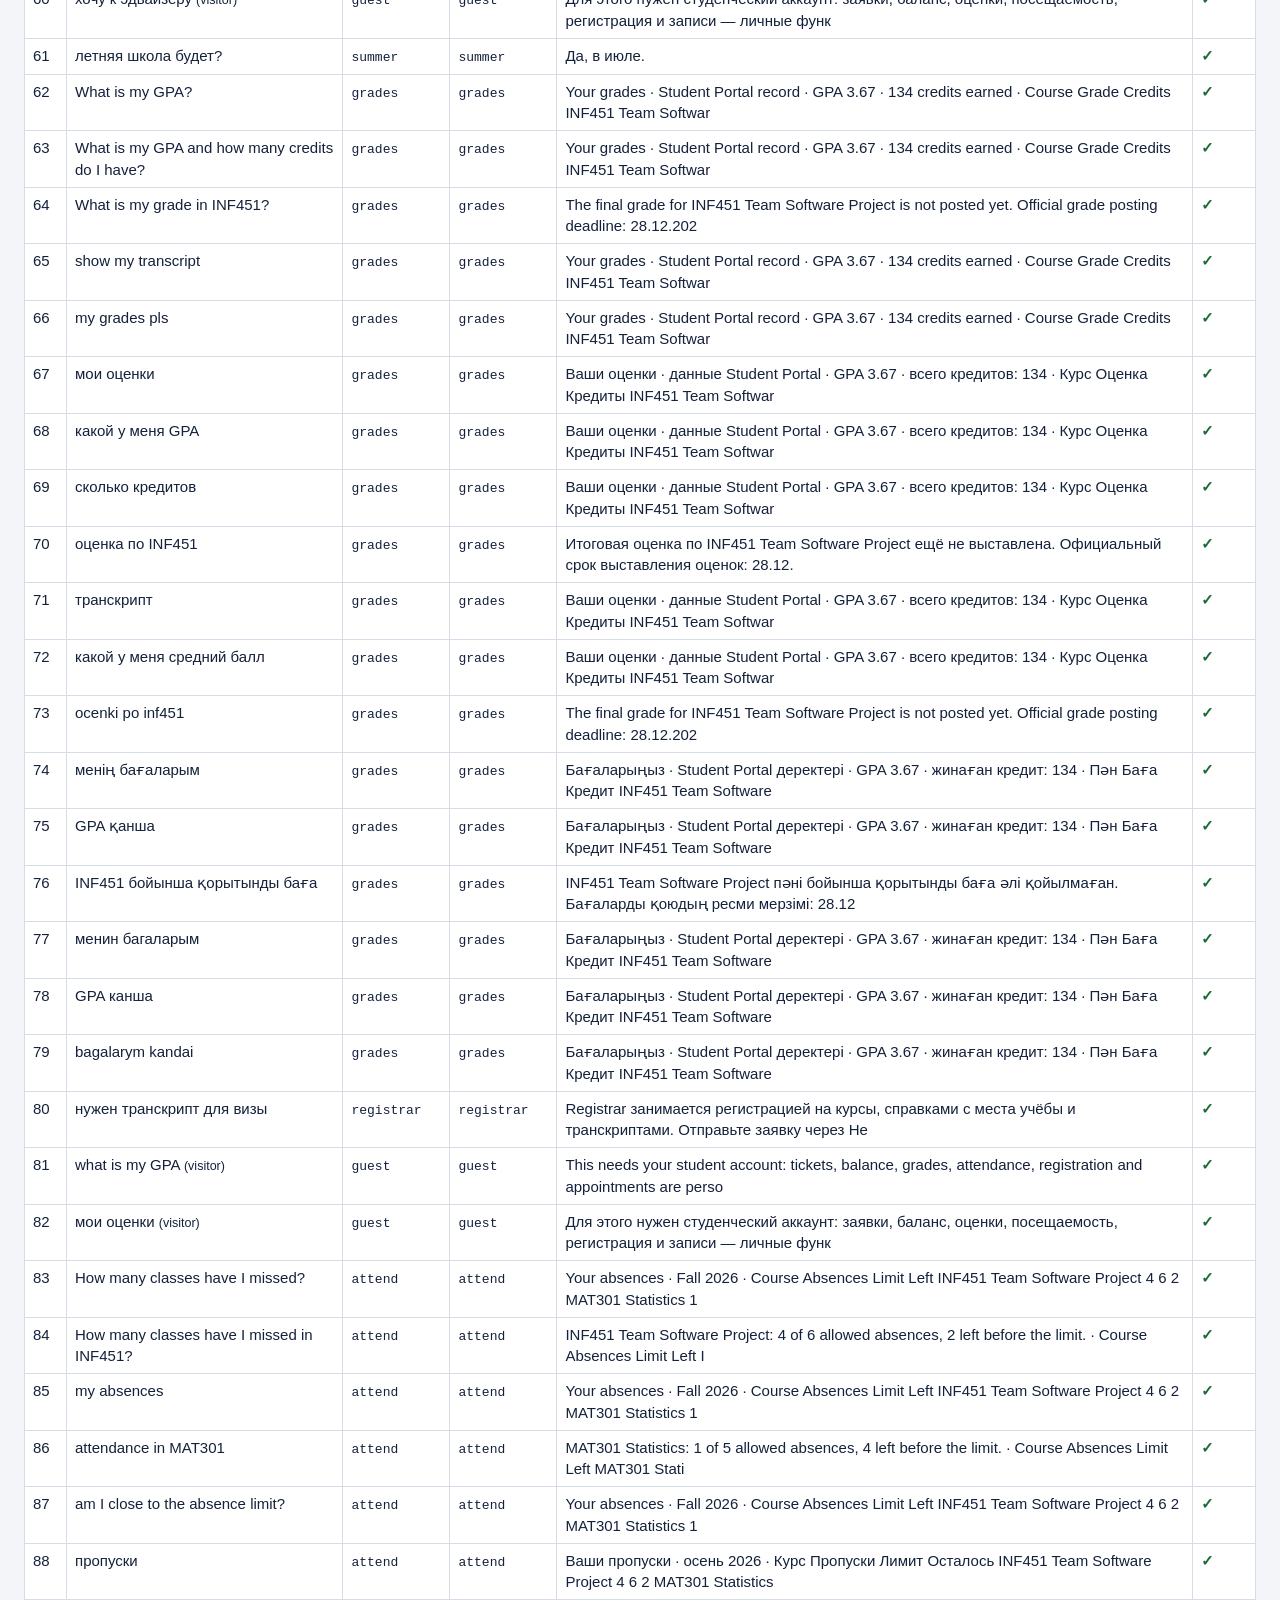
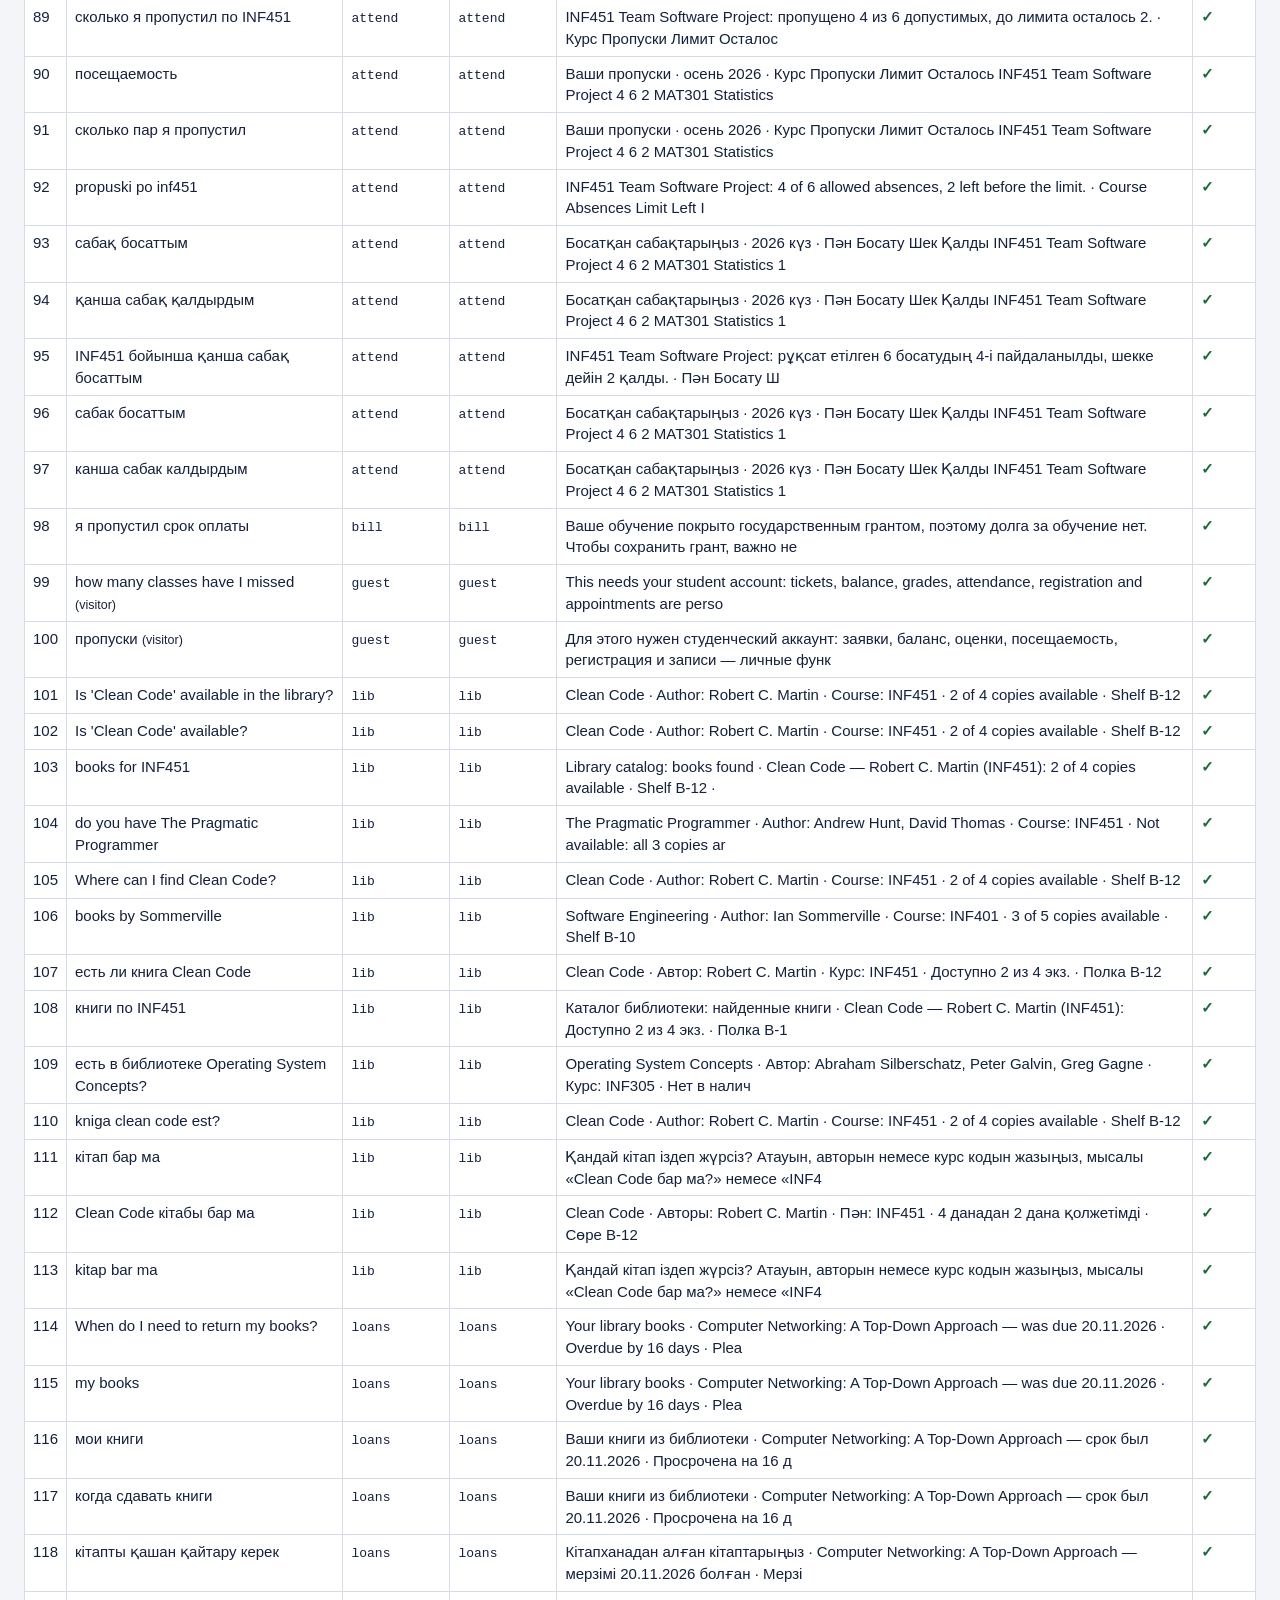
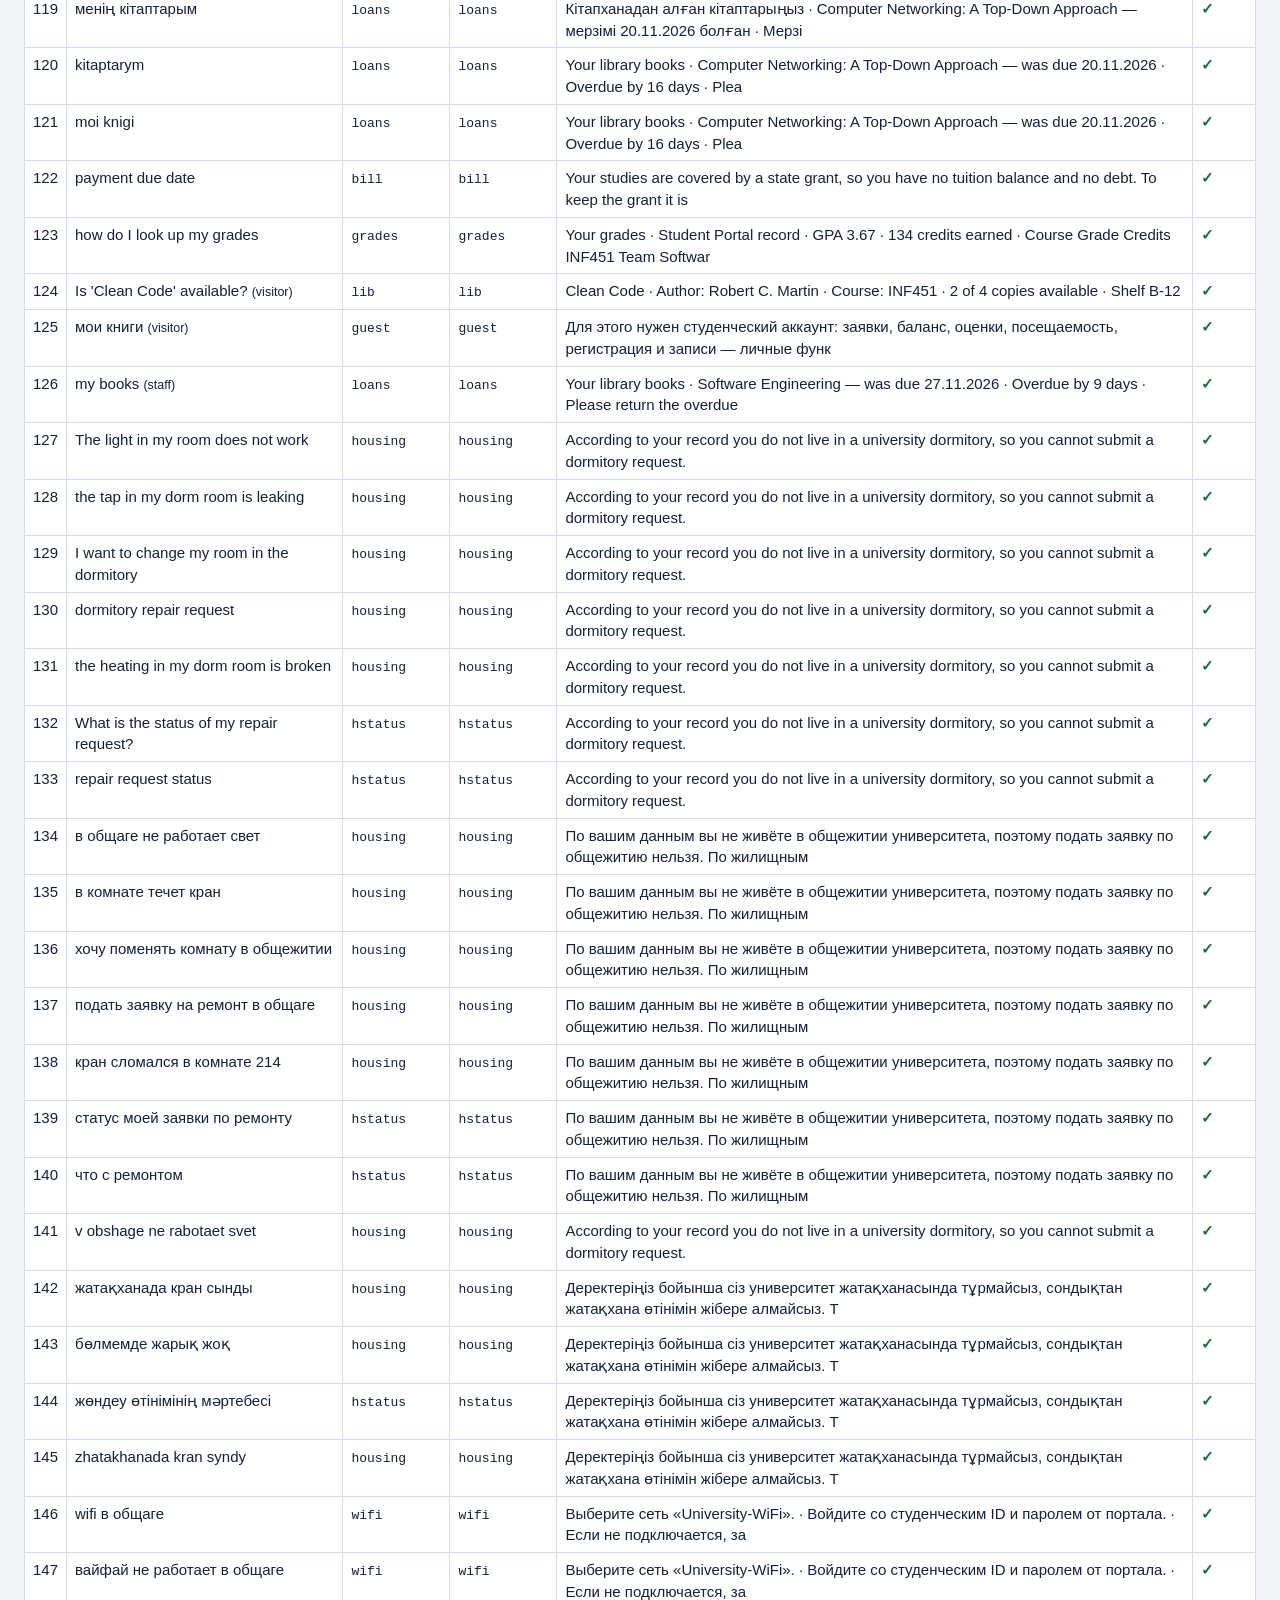
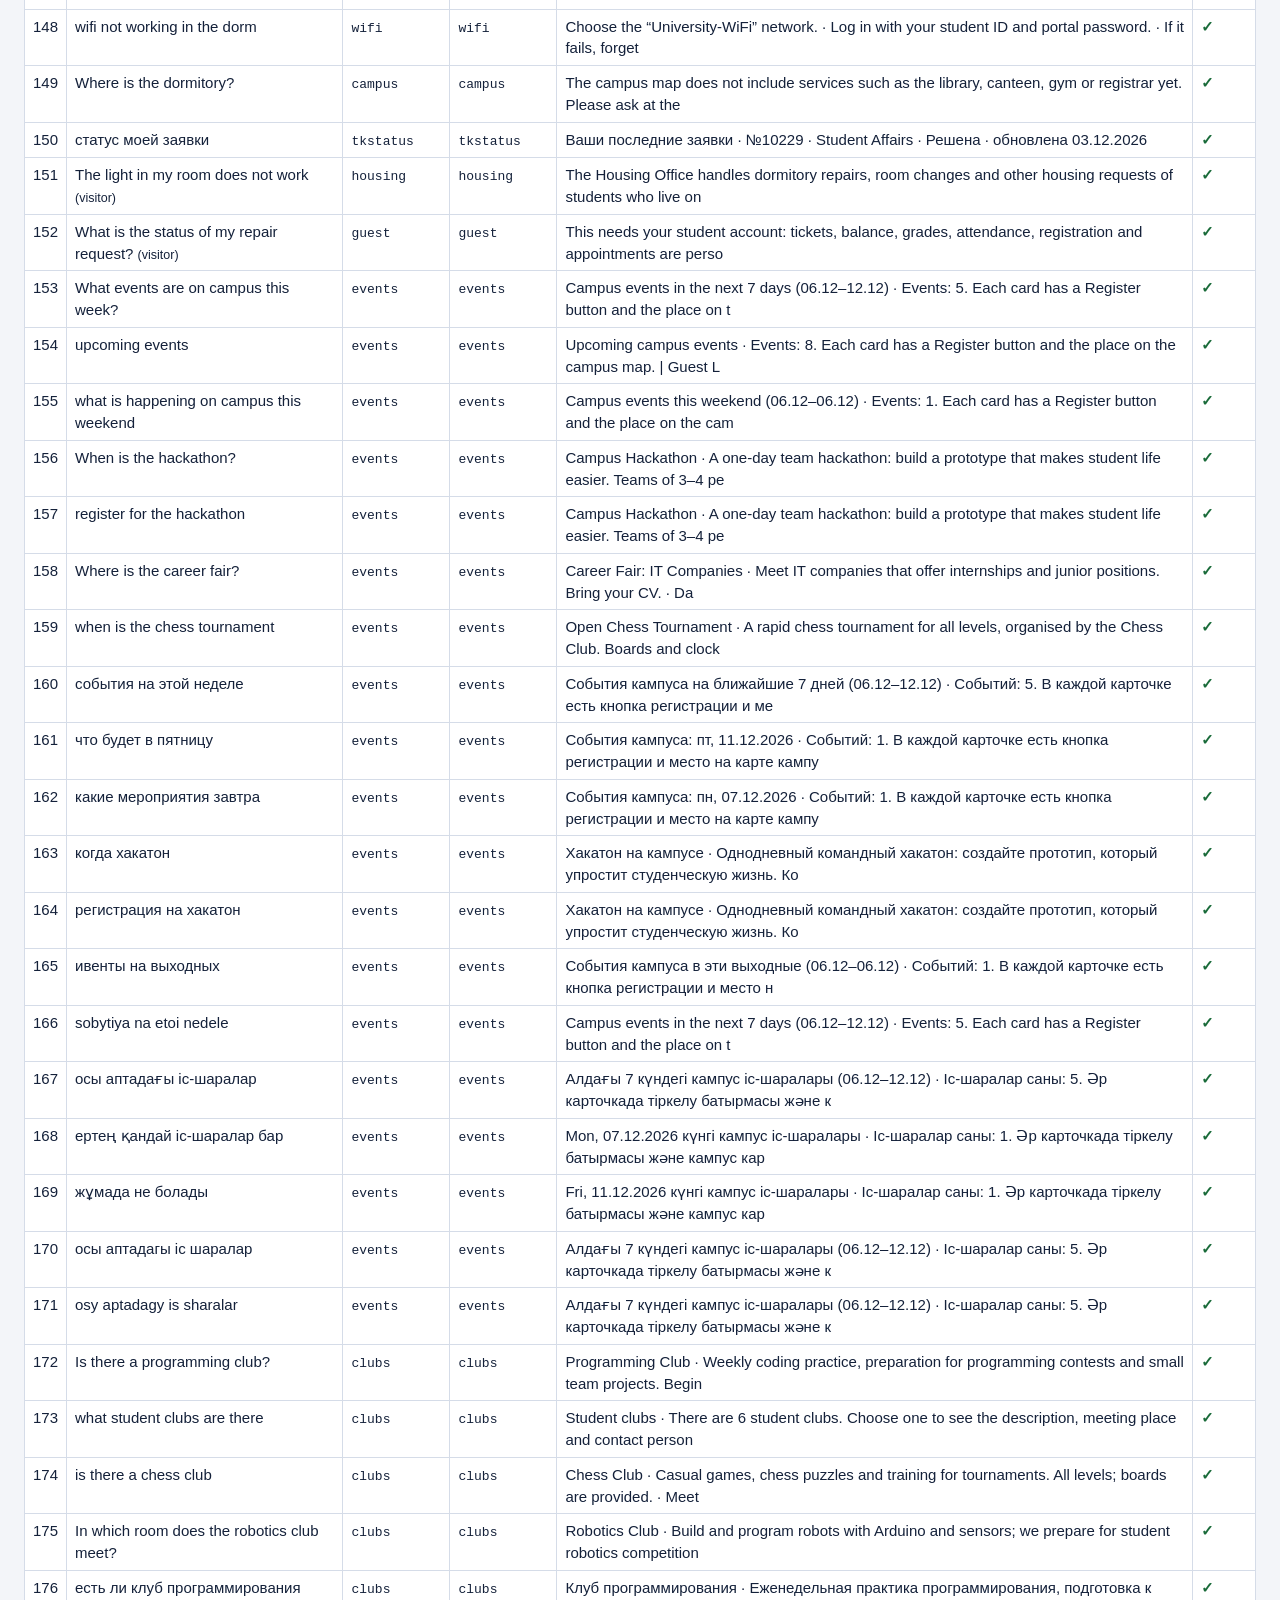
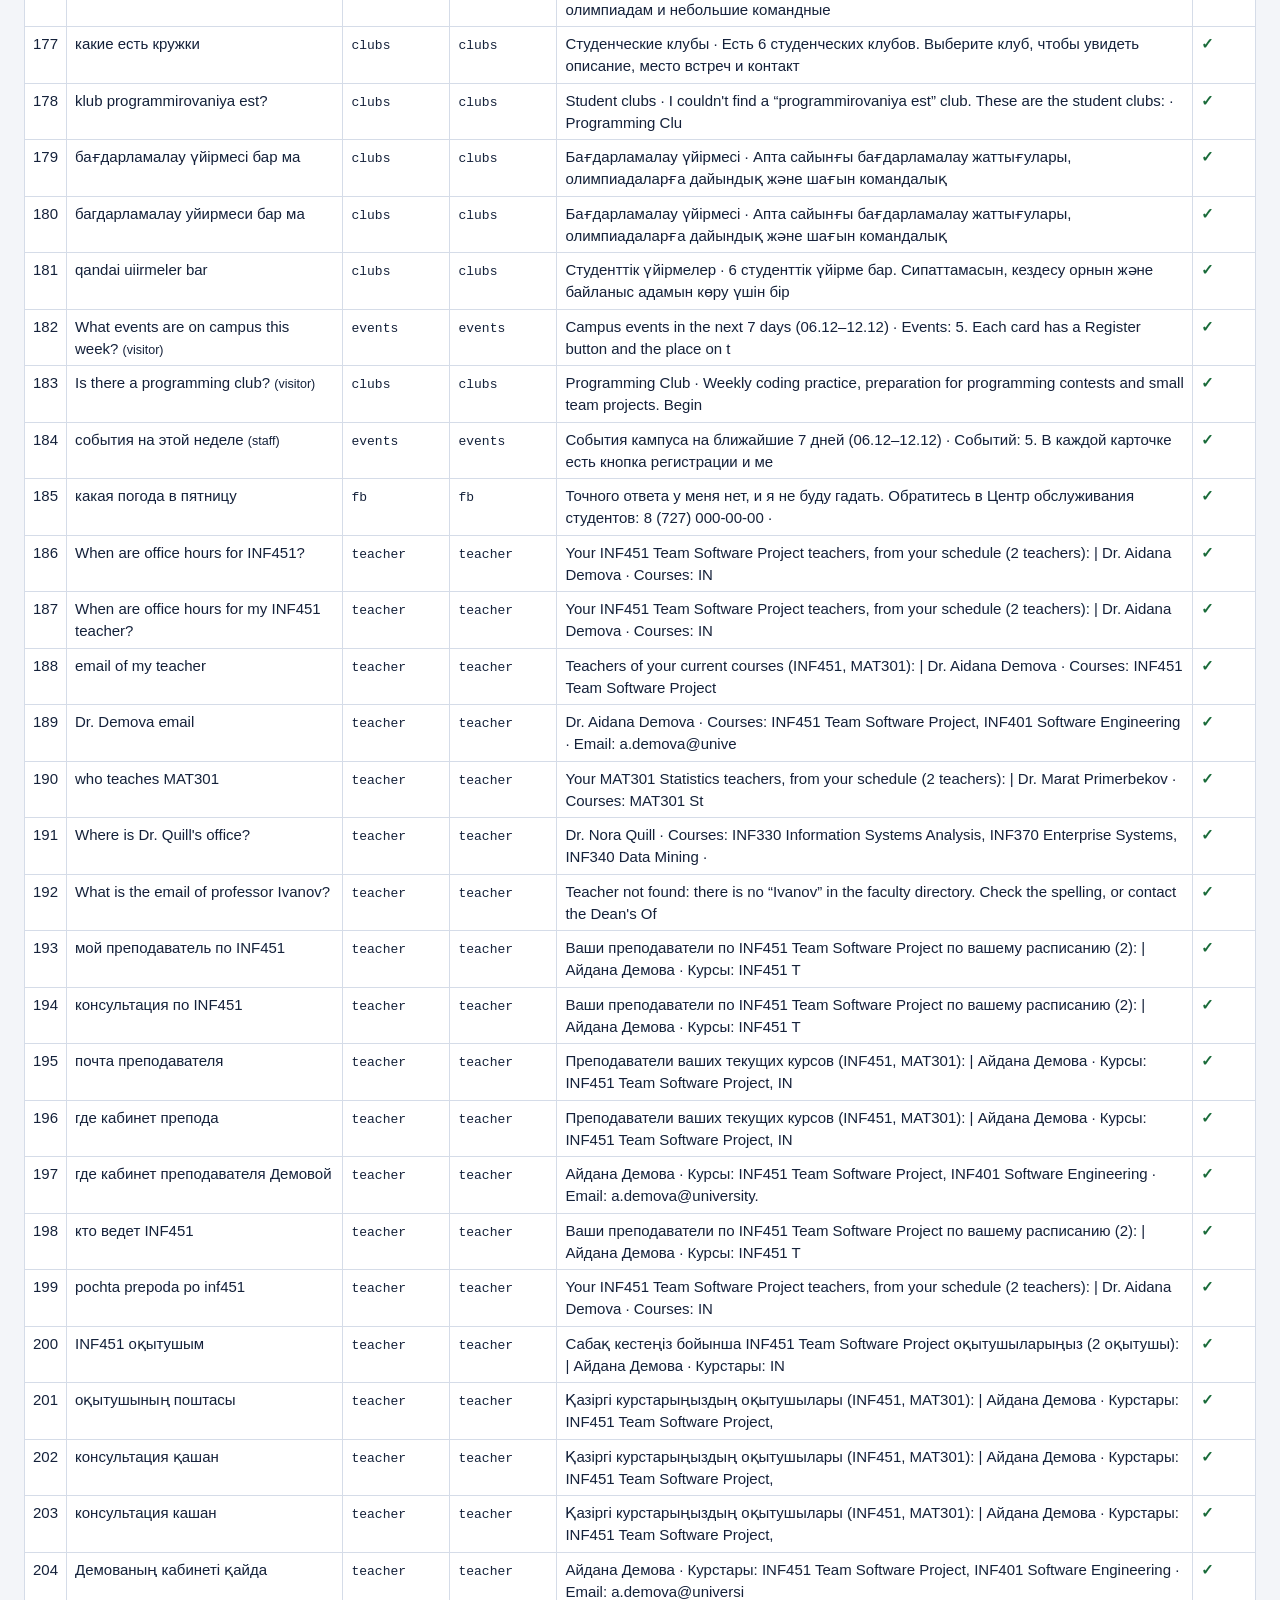
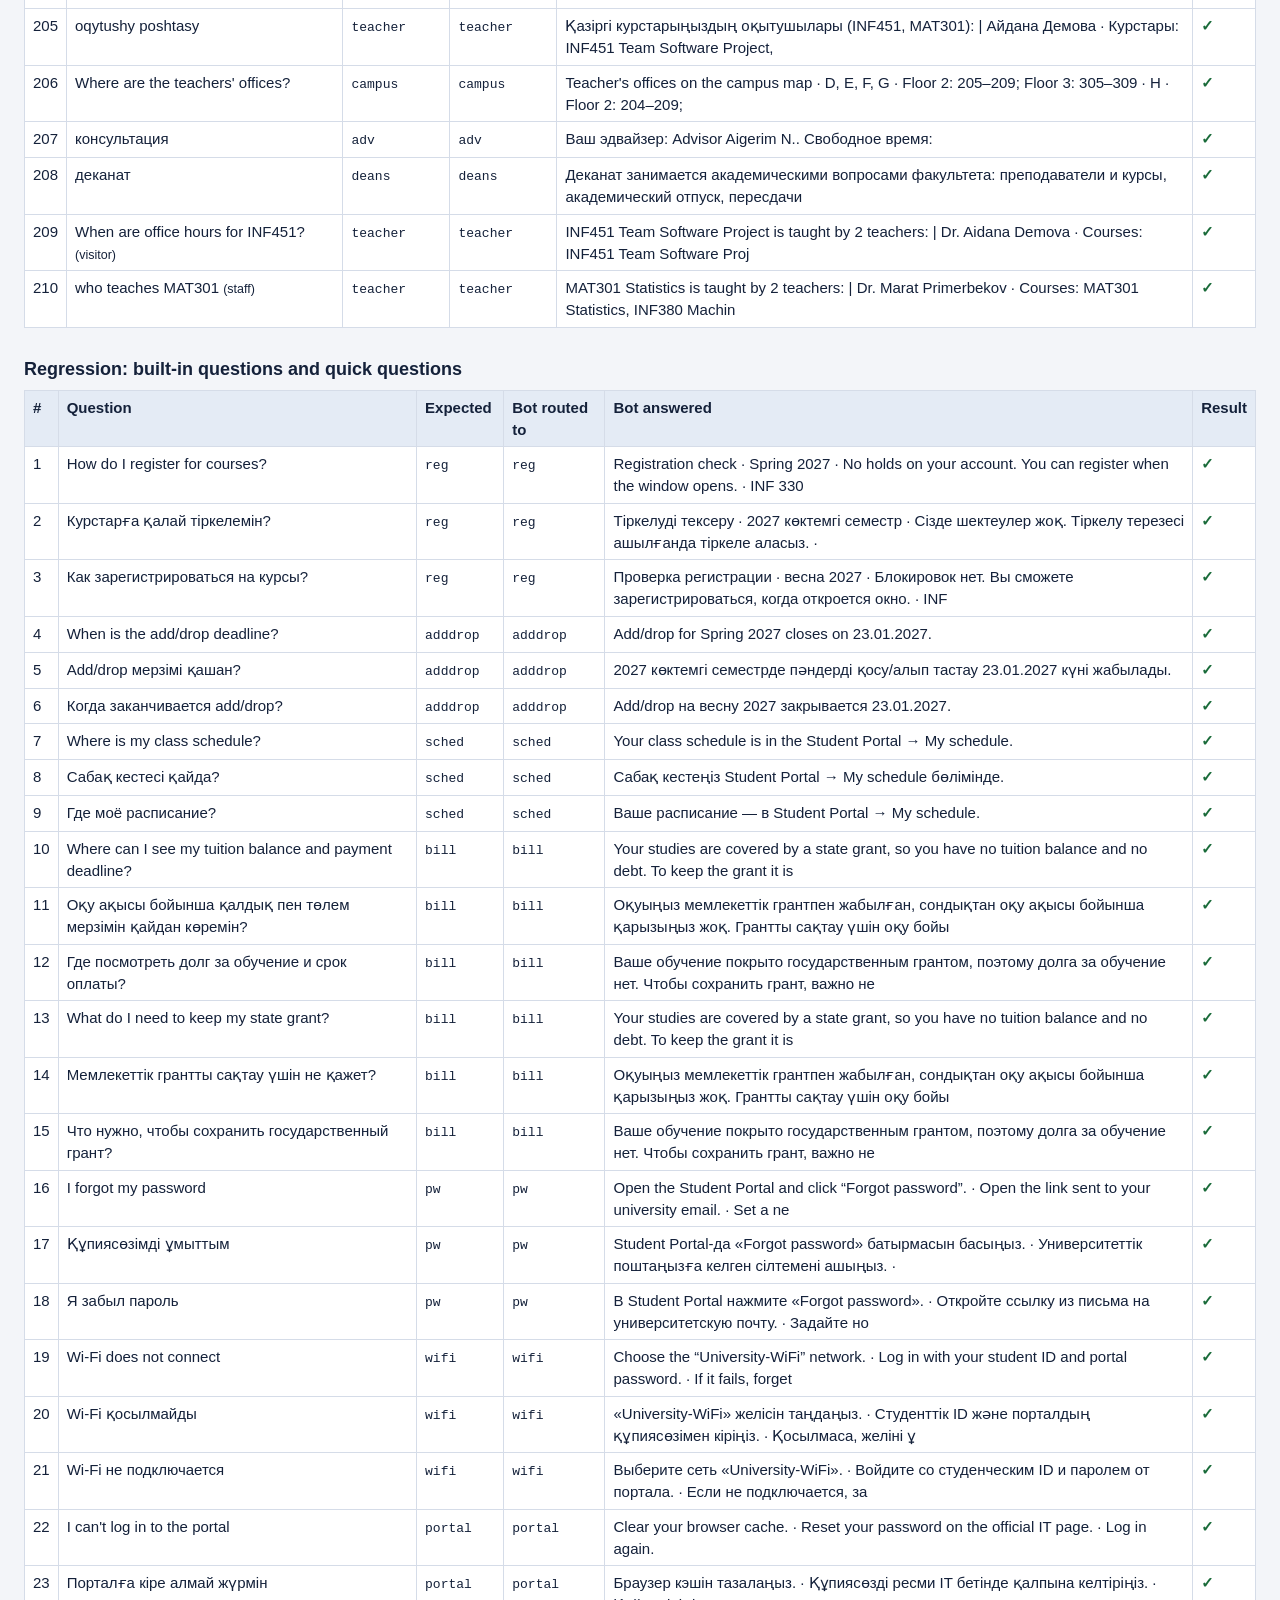
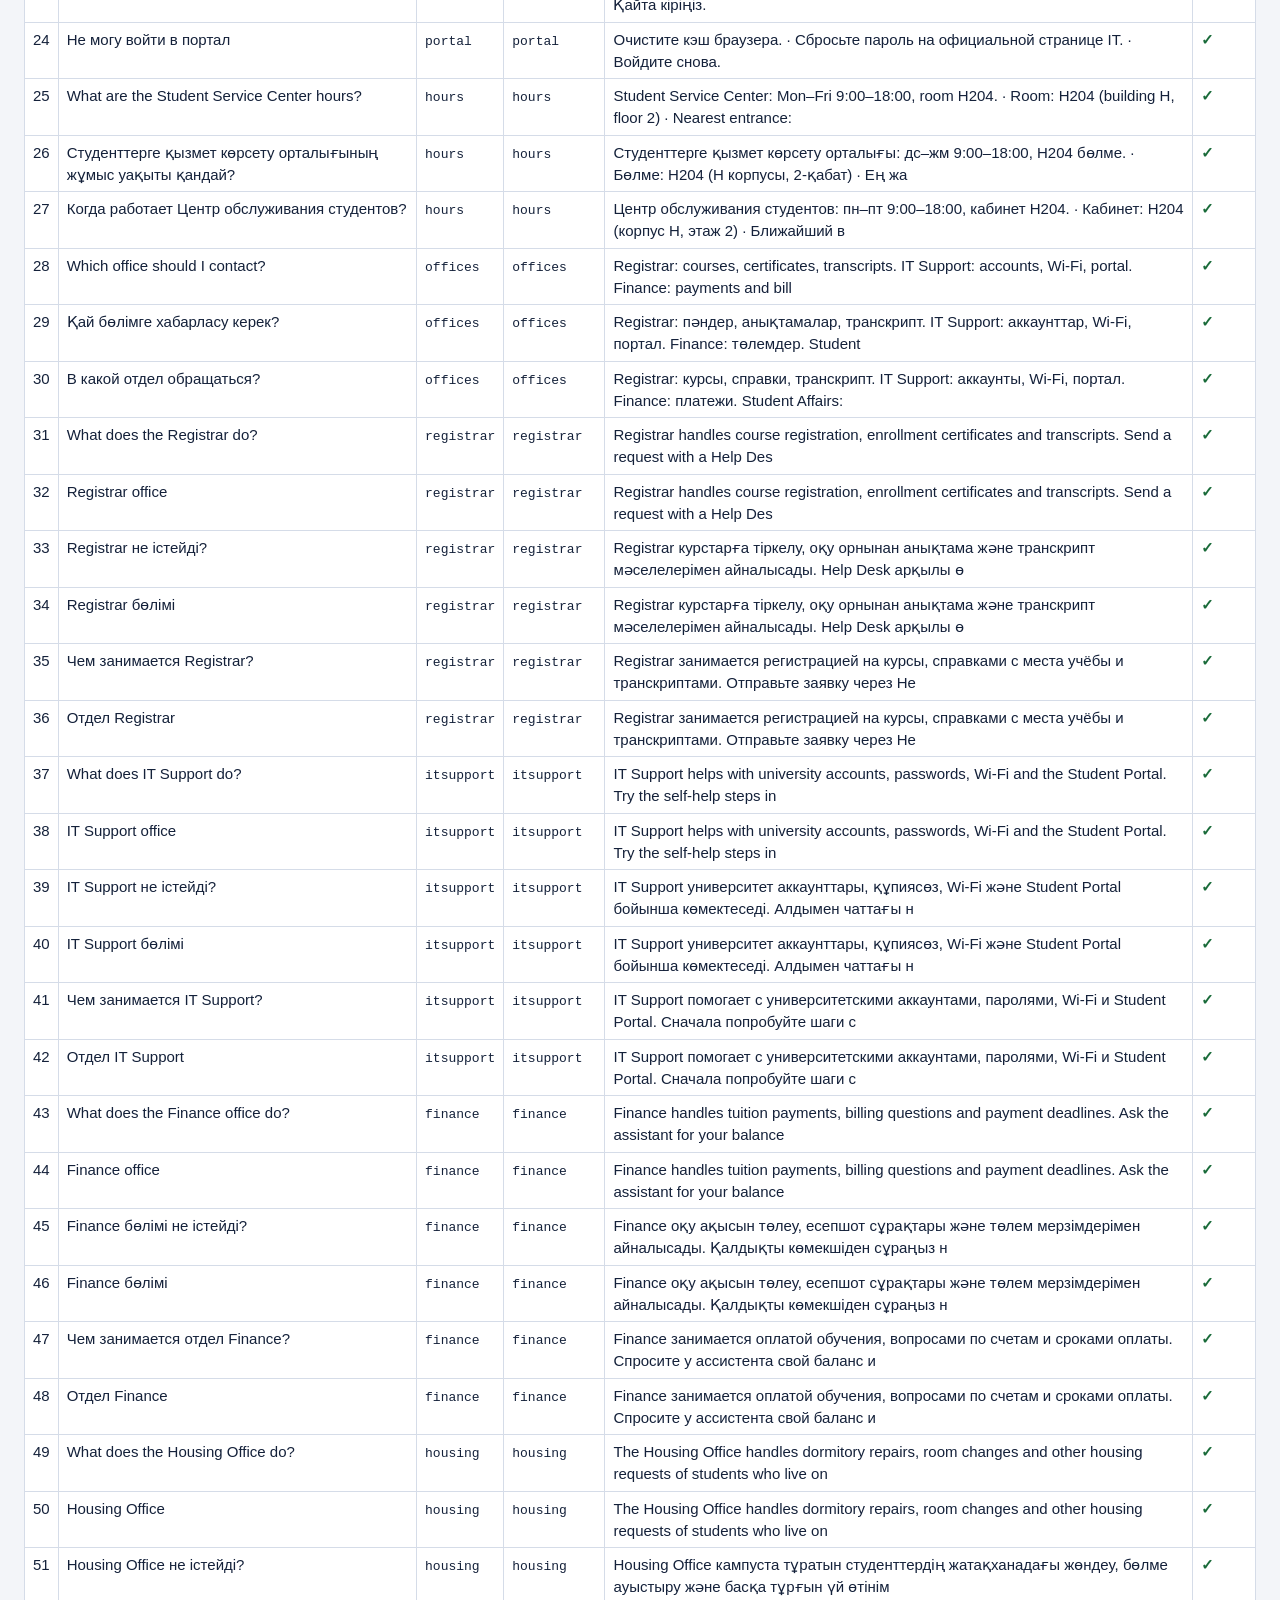
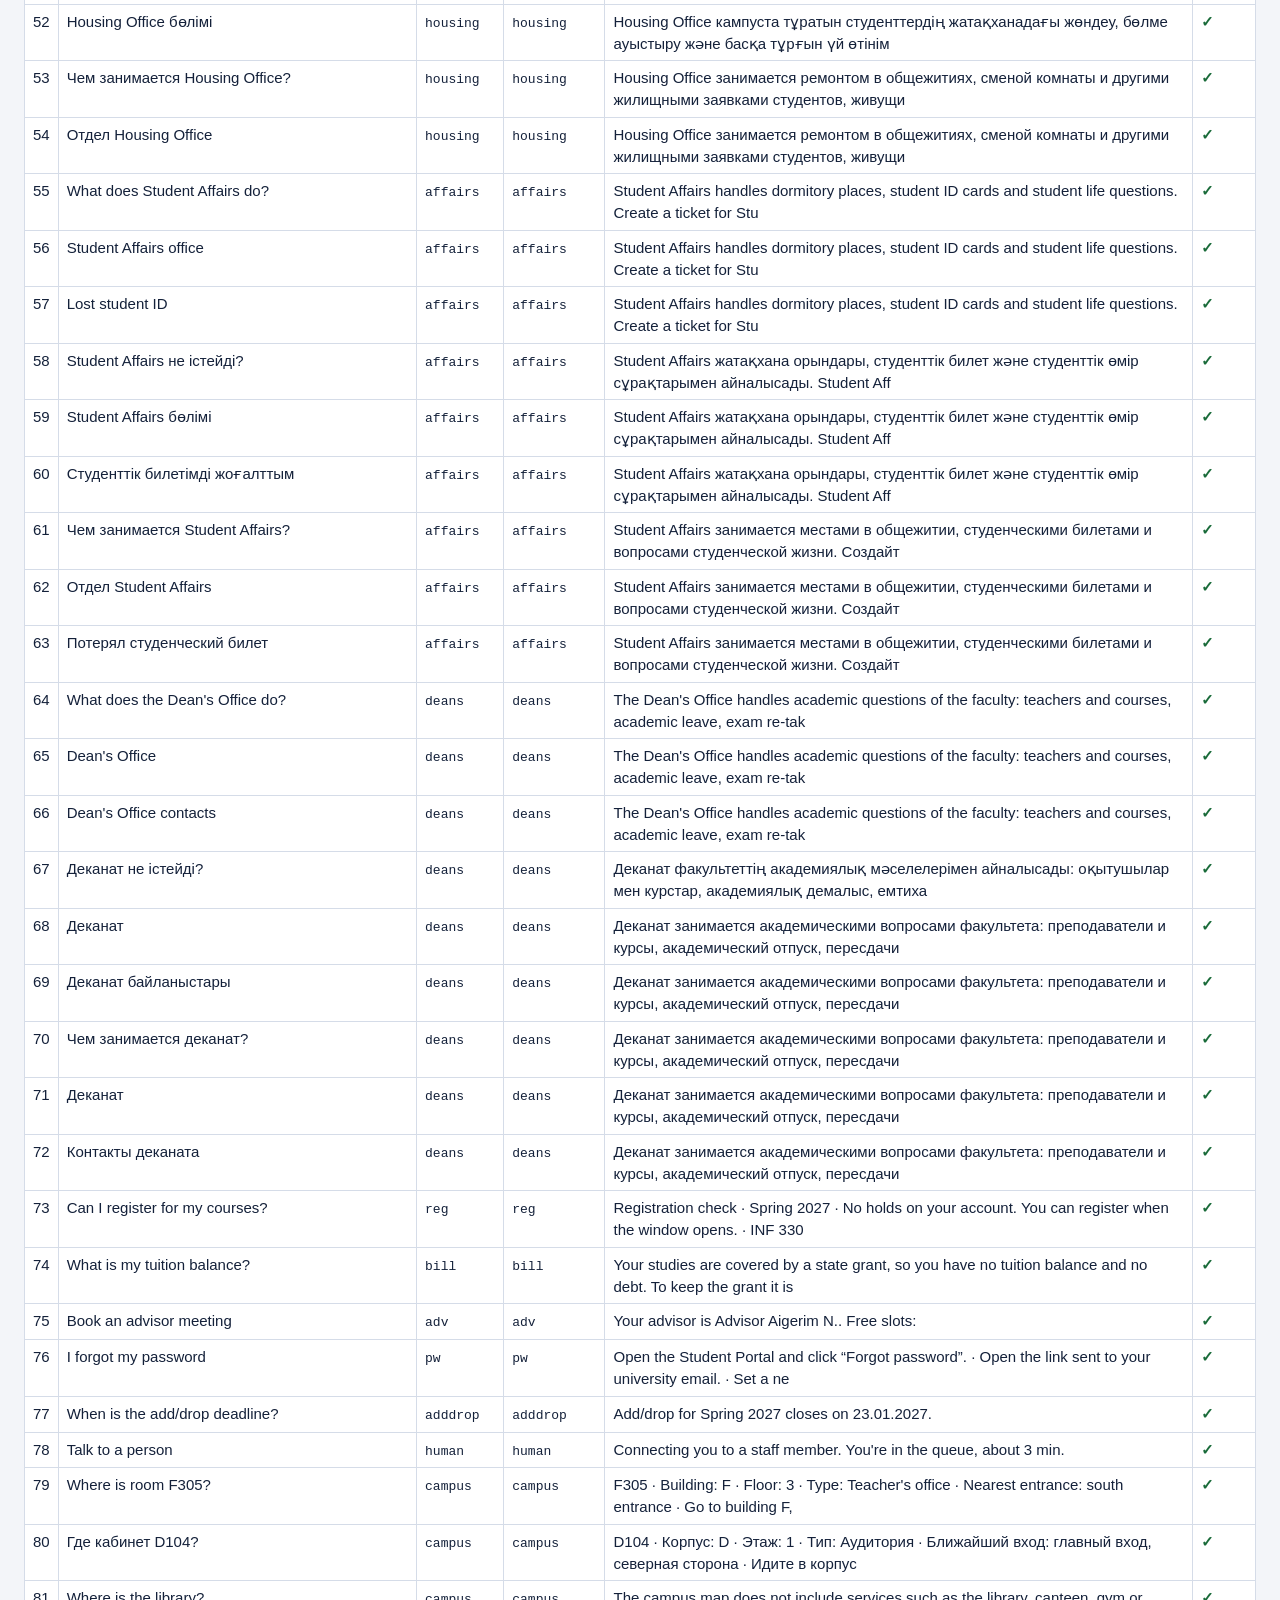
==== commit 3f57079f: "Sprint 6: US22 Teacher Contact & Office Hours Teacher directory in the knowledge base (10 fictional " ====
--- a/tests/nlu-test.html
+++ b/tests/nlu-test.html
@@ -227,7 +227,33 @@
  ['What events are on campus this week?','events','visitor'],
  ['Is there a programming club?','clubs','visitor'],
  ['события на этой неделе','events','staff'],
- ['какая погода в пятницу','fb']
+ ['какая погода в пятницу','fb'],
+ /* US22 teacher contacts and office hours */
+ ['When are office hours for INF451?','teacher'],
+ ['When are office hours for my INF451 teacher?','teacher'],
+ ['email of my teacher','teacher'],
+ ['Dr. Demova email','teacher'],
+ ['who teaches MAT301','teacher'],
+ ["Where is Dr. Quill's office?",'teacher'],
+ ["What is the email of professor Ivanov?",'teacher'],
+ ['мой преподаватель по INF451','teacher'],
+ ['консультация по INF451','teacher'],
+ ['почта преподавателя','teacher'],
+ ['где кабинет препода','teacher'],
+ ['где кабинет преподавателя Демовой','teacher'],
+ ['кто ведет INF451','teacher'],
+ ['pochta prepoda po inf451','teacher'],
+ ['INF451 оқытушым','teacher'],
+ ['оқытушының поштасы','teacher'],
+ ['консультация қашан','teacher'],
+ ['консультация кашан','teacher'],
+ ['Демованың кабинеті қайда','teacher'],
+ ['oqytushy poshtasy','teacher'],
+ ["Where are the teachers' offices?",'campus'],
+ ['консультация','adv'],
+ ['деканат','deans'],
+ ['When are office hours for INF451?','teacher','visitor'],
+ ['who teaches MAT301','teacher','staff']
 ];
 const label=r=>r.k==='kb'?(r.e.intent||r.e.id):r.k==='h'||r.k==='guest'?(r.k==='guest'?'guest':r.i):r.k==='dym'?'dym: '+r.list.map(e=>e.intent||e.id).join(', '):r.k;
 /* interface functions from ui.js that replies may reference */
@@ -258,7 +284,7 @@
 /* a strong topic must beat a weak word */
 const WEAK=[['портал не работает','portal'],['payment deadline','bill'],['Finance office','finance'],['talk to staff','human'],['вайфай не работает','wifi']];
 const LANGT=[['жатақханада кран сынды','kk'],['в общаге не работает свет','ru'],['zhatakhanada kran syndy kerek','kk'],['kitap bar ma','kk'],['кітап бар ма','kk'],['есть ли книга Clean Code','ru'],['my books','en'],['менин багаларым','kk'],['GPA канша','kk'],['какой у меня GPA','ru'],['What is my grade in INF451?','en'],['канша сабак калдырдым','kk'],['сабак босаттым','kk'],['сколько я пропустил по INF451','ru'],['мен грантпын ба','kk'],['сабак кестеси кайда','kk'],['калай тиркелемин','kk'],['мен студентпін','kk'],['где бар','ru'],['мне нужна справка','ru'],['сколько мне платить','ru'],['how much do I owe','en'],
- ['осы аптадағы іс-шаралар','kk'],['osy aptadagy is sharalar','kk'],['что будет в пятницу','ru'],['Is there a programming club?','en']];
+ ['осы аптадағы іс-шаралар','kk'],['osy aptadagy is sharalar','kk'],['что будет в пятницу','ru'],['Is there a programming club?','en'],['консультация кашан','kk'],['INF451 оқытушым','kk'],['oqytushy poshtasy','kk'],['почта преподавателя','ru']];
 /* checks of the QA scenarios in docs/SPRINTS.md */
 const at=(y,m,d,h)=>{window.clock=()=>new Date(y,m-1,d,h,0)};
 const has=(s,x)=>s.includes(x);
@@ -389,11 +415,34 @@
      q:{en:['Board Game Evening'],kk:['Үстел ойындары кеші'],ru:['Вечер настольных игр']},a:{en:'Games.',kk:'Ойындар.',ru:'Игры.'},x:{date:'2026-11-24',a:'18:00',b:'20:00',place:'I309'}}]});
    const a=run('What events are on campus this week?').said;st.kb.find(e=>e.id==='kbtest').status='archived';const b=run('What events are on campus this week?').said;st.kb=st.kb.filter(e=>e.id!=='kbtest');
    return has(a,'Board Game Evening')&&has(a,'I309')&&!has(b,'Board Game Evening')||a.slice(0,300)}),
-
- check('QA 7: no phone number in any events or clubs answer (all roles)',()=>{at(2026,11,23,11);const qs=['What events are on campus this week?','upcoming events','When is the hackathon?','Is there a programming club?','what student clubs are there',
-     'осы аптадағы іс-шаралар'];
+ /* US22 */
+ check('US22 S1 signed-in student: "When are office hours for my INF451 teacher?" → the INF451 teachers from the schedule with email, room, hours',()=>{const a=run('When are office hours for my INF451 teacher?').said;
+   return has(a,'Your INF451 Team Software Project teachers, from your schedule')&&has(a,'Dr. Aidana Demova')&&has(a,'a.demova@university.demo')&&has(a,'Office: E206 (building E, floor 2)')&&has(a,'Office hours: Mon 14:00–16:00, Wed 10:00–11:00')&&
+     has(a,'Prof. Timur Specimenov')&&has(a,'t.specimenov@university.demo')&&!has(a,'Quill')&&!has(a,'Lumen')||a}),
+ check('US22 S1 Russian and Kazakh: "мой преподаватель по INF451", "INF451 оқытушым"',()=>{const a=run('мой преподаватель по INF451').said,b=run('INF451 оқытушым').said;
+   return has(a,'Ваши преподаватели по INF451')&&has(a,'Кабинет: E206')&&has(a,'Часы консультаций: пн 14:00–16:00')&&has(b,'Сабақ кестеңіз бойынша INF451')&&has(b,'Айдана Демова')||a.slice(0,250)+' / '+b.slice(0,250)}),
+ check('US22 S1 another student (249900003): "my INF330 teacher" → Dr. Nora Quill only',()=>{const a=run('When are office hours for my INF330 teacher?','249900003').said;return has(a,'Your INF330 Information Systems Analysis teacher, from your schedule')&&has(a,'n.quill@')&&!has(a,'Demova')||a}),
+ check('US22 "email of my teacher" → the teachers of the student\'s own courses (INF451, MAT301)',()=>{run('email of my teacher');const n=outs.slice(1).map(o=>o.title).join(', ');return n==='Dr. Aidana Demova, Prof. Timur Specimenov, Dr. Marat Primerbekov, Dr. Iris Lumen'||n}),
+ check('US22 search by name, with a Russian ending: "почта Демовой"',()=>{const a=run('почта Демовой').said;return has(a,'Айдана Демова')&&has(a,'a.demova@')&&outs.length===1||a}),
+ check('US22 Show on map opens the teacher\'s office',()=>{mapped=null;run('Dr. Quill email');lastO.acts[0][1]();return mapped==='F207'||mapped}),
+ check('US22 S2 unknown teacher → "not found" and the Dean\'s Office from the office directory',()=>{at(2026,11,23,11);const a=run('What is the email of professor Ivanov?').said;
+   return has(a,'Teacher not found: there is no “Ivanov”')&&has(a,"Dean's Office")&&has(a,'H205')&&has(a,'deans@university.demo')&&has(a,'Open now')||a}),
+ check('US22 S2 unknown teacher in Russian and Kazakh',()=>{const a=run('почта преподавателя Иванова').said,b=run('Иванов оқытушының поштасы қандай').said;
+   return has(a,'Преподаватель не найден: «Иванова»')&&has(a,'деканат')&&has(b,'Оқытушы табылмады: анықтамалықта «Иванов»')&&has(b,'H205')||a+' / '+b}),
+ check('US22 a course with no teacher in the directory → the Dean\'s Office',()=>{const a=run('who teaches CS999').said;return has(a,'No teacher for CS999')&&has(a,'deans@')||a}),
+ check('US22 a teacher who does not teach the course is not returned for it',()=>{const a=run('Is Dr. Lumen the INF451 teacher?').said,cards=outs.slice(1).map(o=>o.title);
+   return has(a,'Dr. Iris Lumen does not teach INF451')&&cards.join()==='Dr. Aidana Demova,Prof. Timur Specimenov'||a}),
+ check('US22 for every course, only teachers of that course are shown',()=>{for(const c of Object.keys(COURSE_T)){const a=run('who teaches '+c).said;
+   const bad=kbKind('teacher').find(e=>{const d=kbData(e);return d.x.courses.includes(c)!==has(a,d.q.en[0])});if(bad)return c+': '+kbData(bad).q.en[0]}return true}),
+ check('US22 the directory: 8–10 teachers, emails @university.demo, offices are teacher offices of the map, every demo student course and INF451 (2 teachers) covered',()=>{const t=kbKind('teacher').map(e=>kbData(e).x);
+   return t.length>=8&&t.length<=10&&t.every(x=>/^[a-z.]+@university\.demo$/.test(x.mail)&&CAMPUS.get(x.room).t==='office'&&!Object.values(OFFICE_INFO).some(o=>o.room===x.room)&&x.oh.length)&&
+     Object.keys(COURSE_T).every(c=>t.some(x=>x.courses.includes(c)))&&t.filter(x=>x.courses.includes('INF451')).length===2}),
+ check('US22 visitor: office hours by course code work without signing in',()=>{const a=run('When are office hours for INF451?','visitor').said;return has(a,'INF451 Team Software Project is taught by 2 teachers')&&has(a,'E206')||a}),
+ check('US22 "консультация" alone stays an advisor question',()=>run('консультация').r.i==='adv'),
+ check('QA 7: no phone number in any events, clubs or teacher answer (all roles)',()=>{at(2026,11,23,11);const qs=['What events are on campus this week?','upcoming events','When is the hackathon?','Is there a programming club?','what student clubs are there',
+     'When are office hours for my INF451 teacher?','email of my teacher','What is the email of professor Ivanov?','who teaches CS999','почта преподавателя Иванова','консультация қашан','осы аптадағы іс-шаралар','Is Dr. Lumen the INF451 teacher?'];
    for(const who of ['249900002','249900001','visitor','staff'])for(const q of qs){const a=run(q,who).said;if(/\+?\d[\d ()-]{6,}\d/.test(a)||/phone|телефон/i.test(a))return who+': '+q+' → '+a.slice(0,200)}
-   return kbKind('event').concat(kbKind('club')).every(e=>{const d=kbData(e);return !/\+?\d[\d ()-]{6,}\d/.test(JSON.stringify([d.q,d.a,d.x]))})}),
+   return !OFFICE_INFO.deans.tel&&kbKind('teacher').concat(kbKind('event'),kbKind('club')).every(e=>{const d=kbData(e);return !/\+?\d[\d ()-]{6,}\d/.test(JSON.stringify([d.q,d.a,d.x]))})}),
  check('US17 every student has different GPA and credits; INF451 not posted for all',()=>{const v=Object.values(ACAD);return new Set(v.map(a=>a.gpa)).size===v.length&&new Set(v.map(a=>a.cr)).size===v.length&&v.every(a=>a.courses.some(c=>c.c==='INF451'&&c.g===null))}),
 ];
 window.clock=()=>new Date();
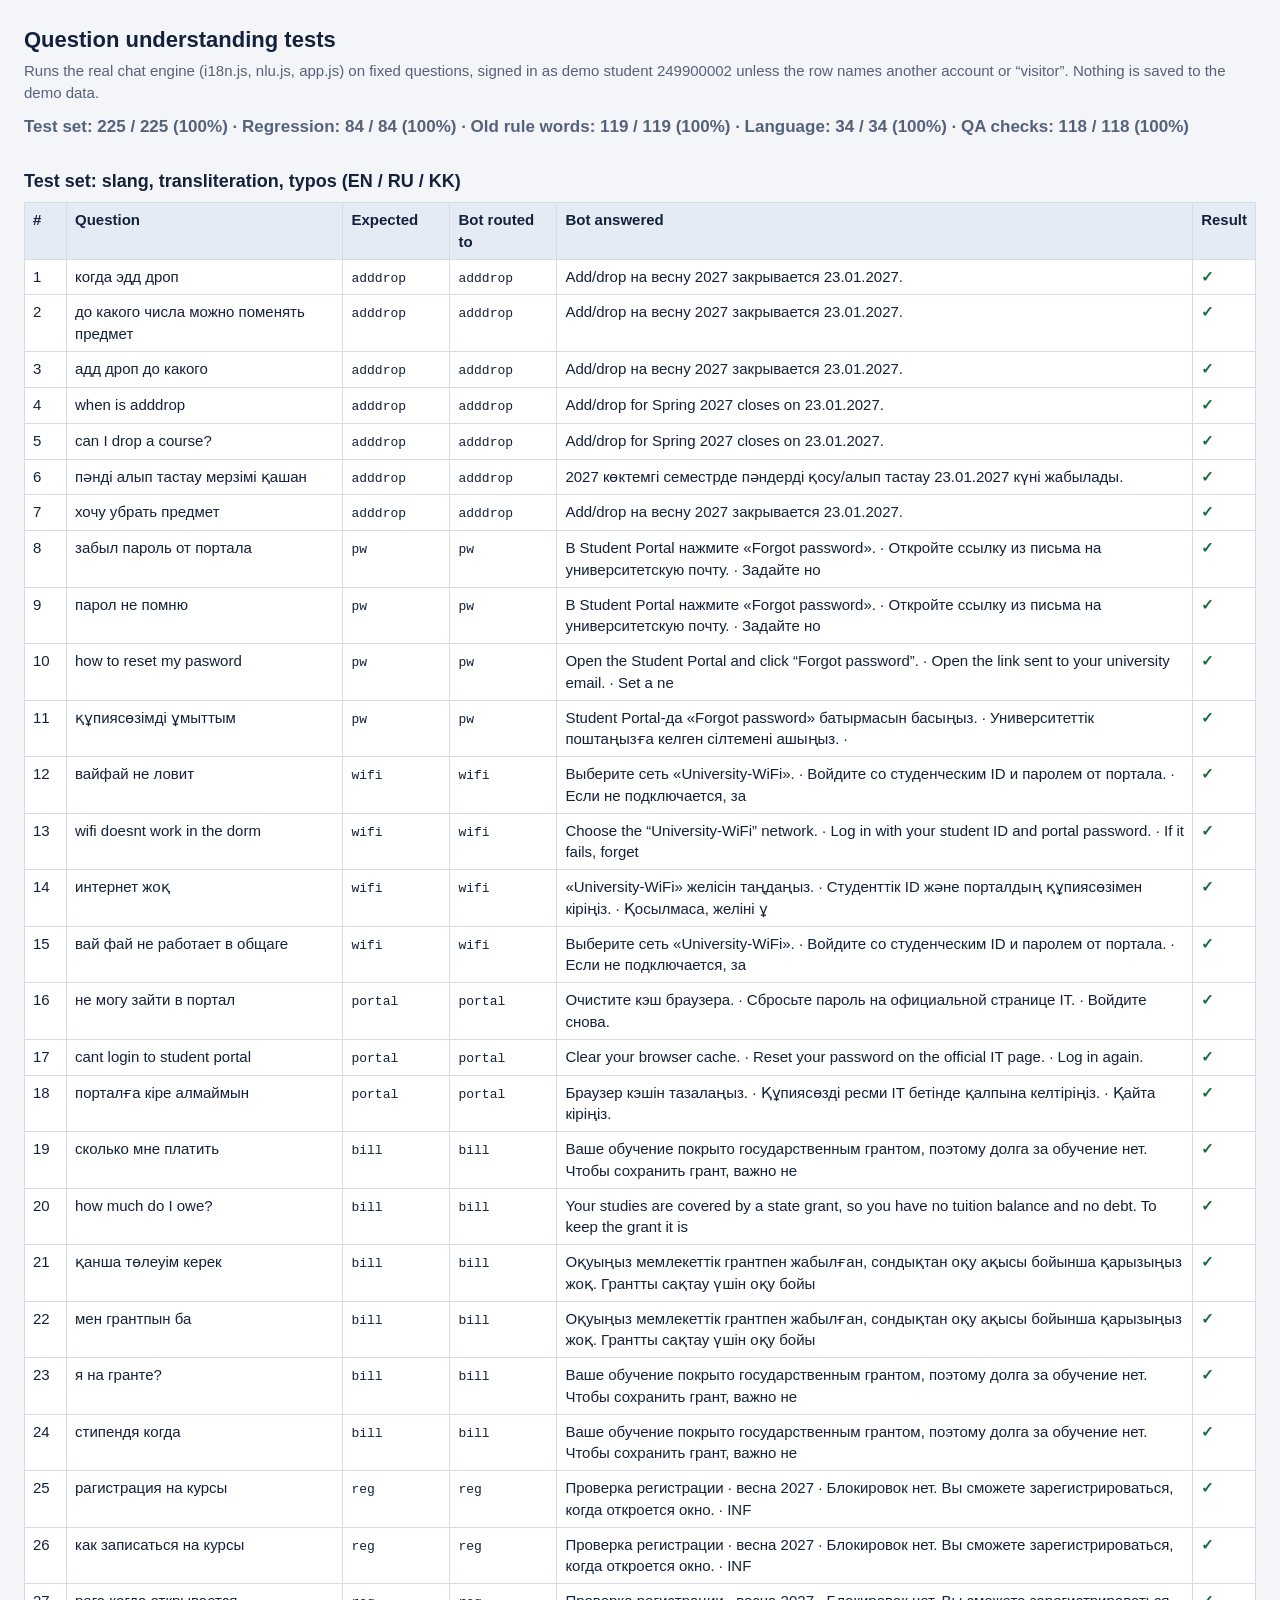
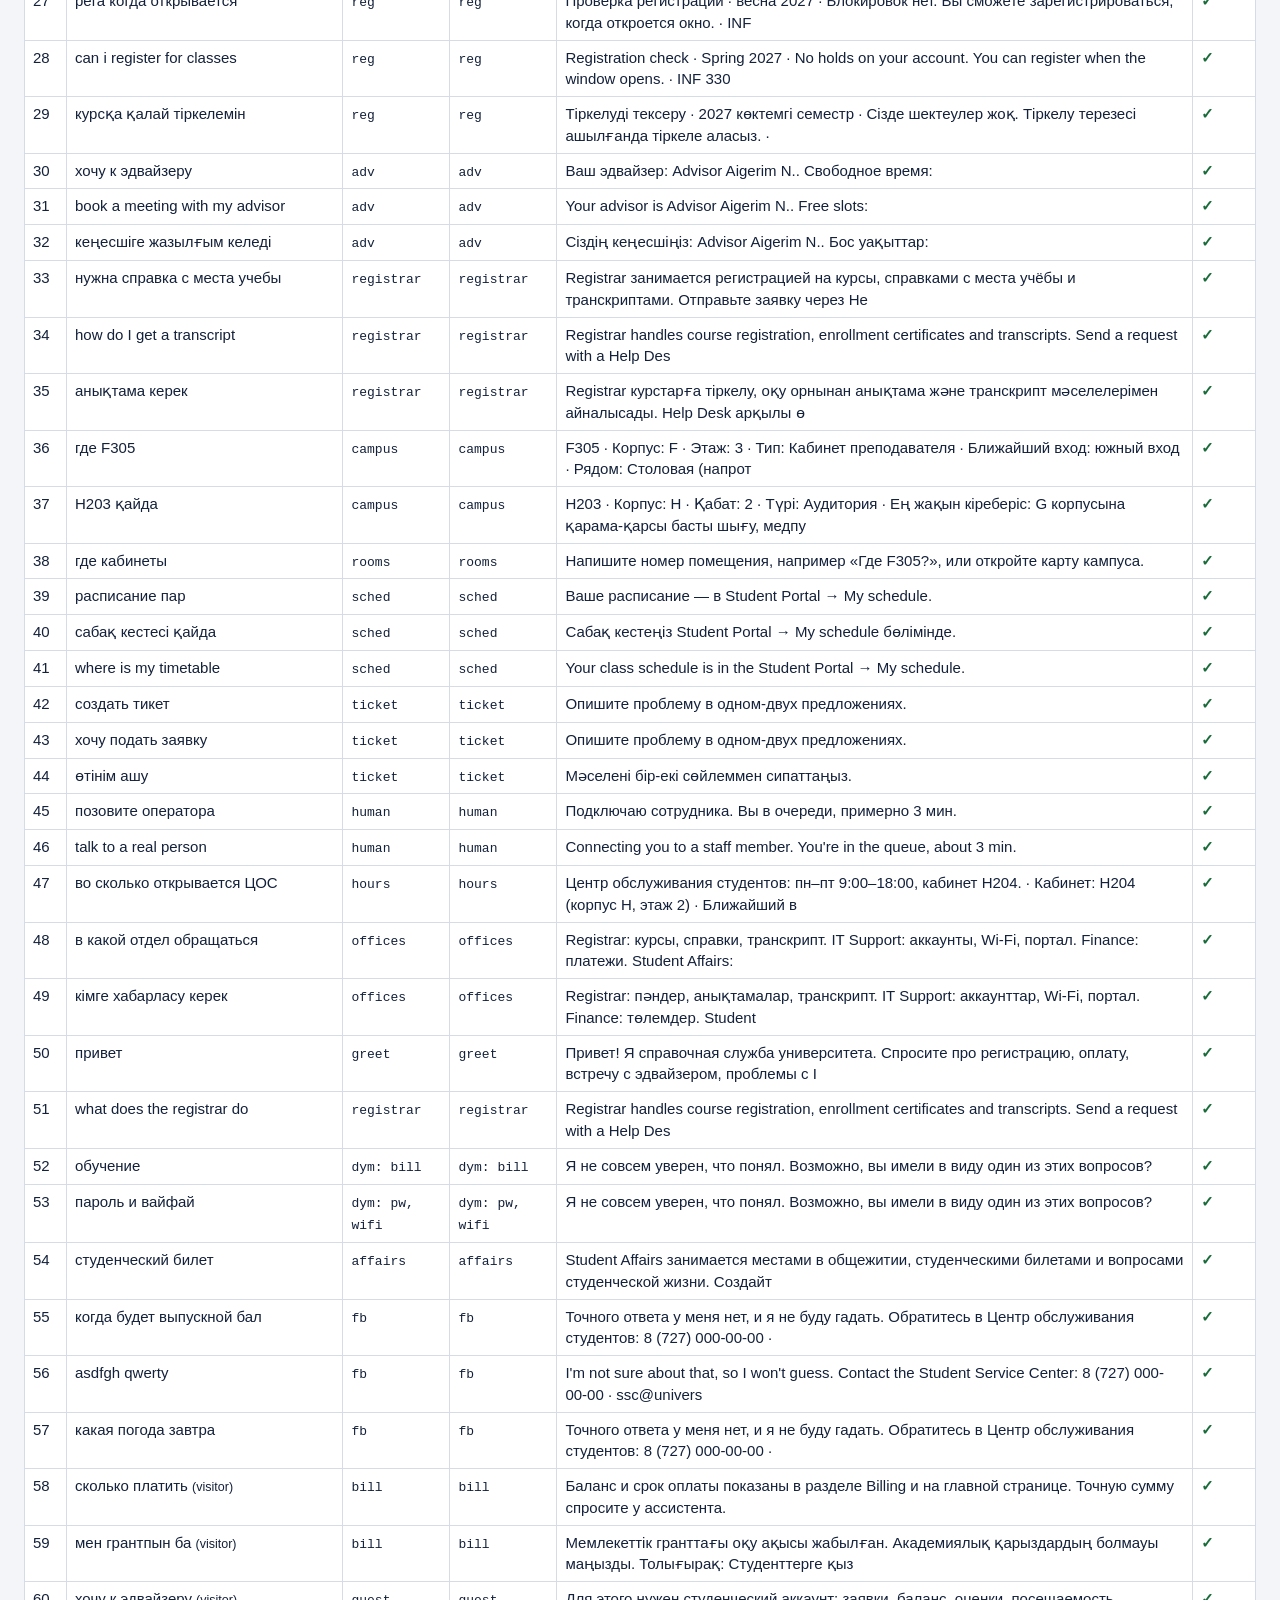
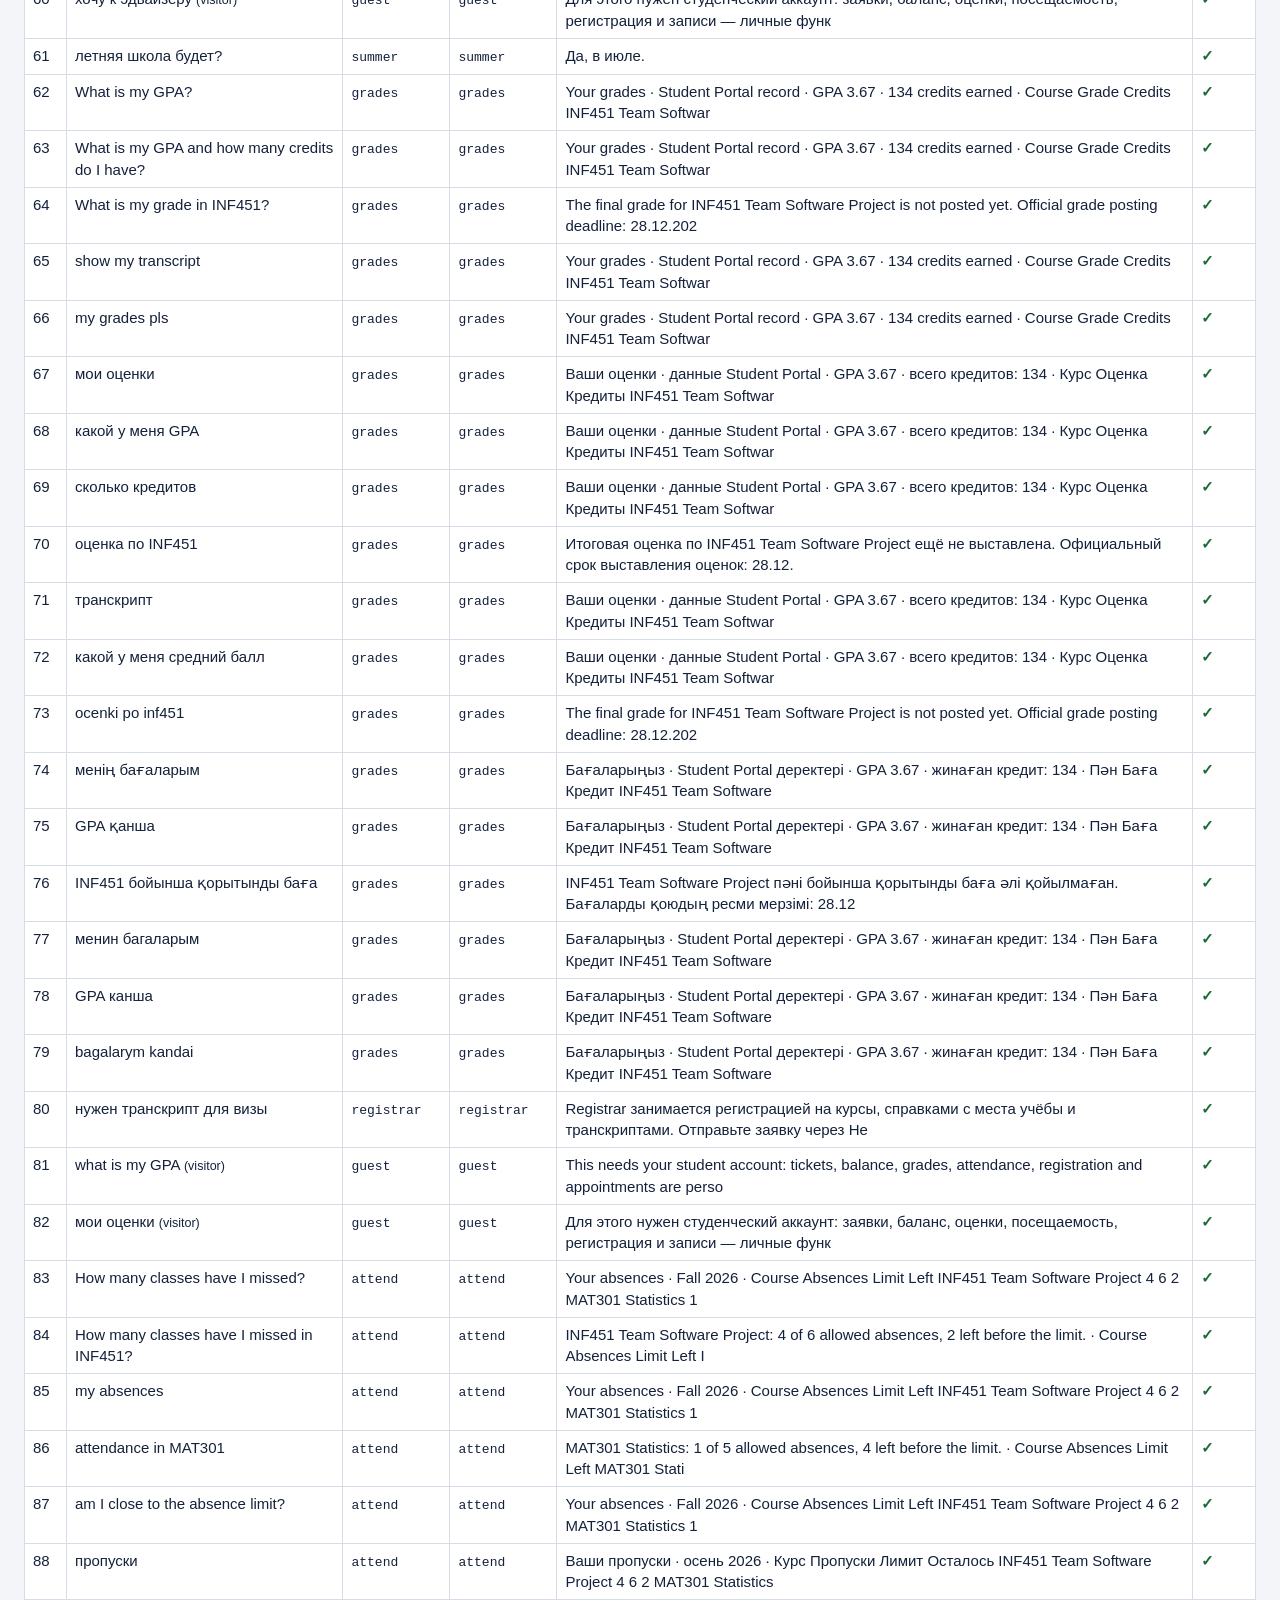
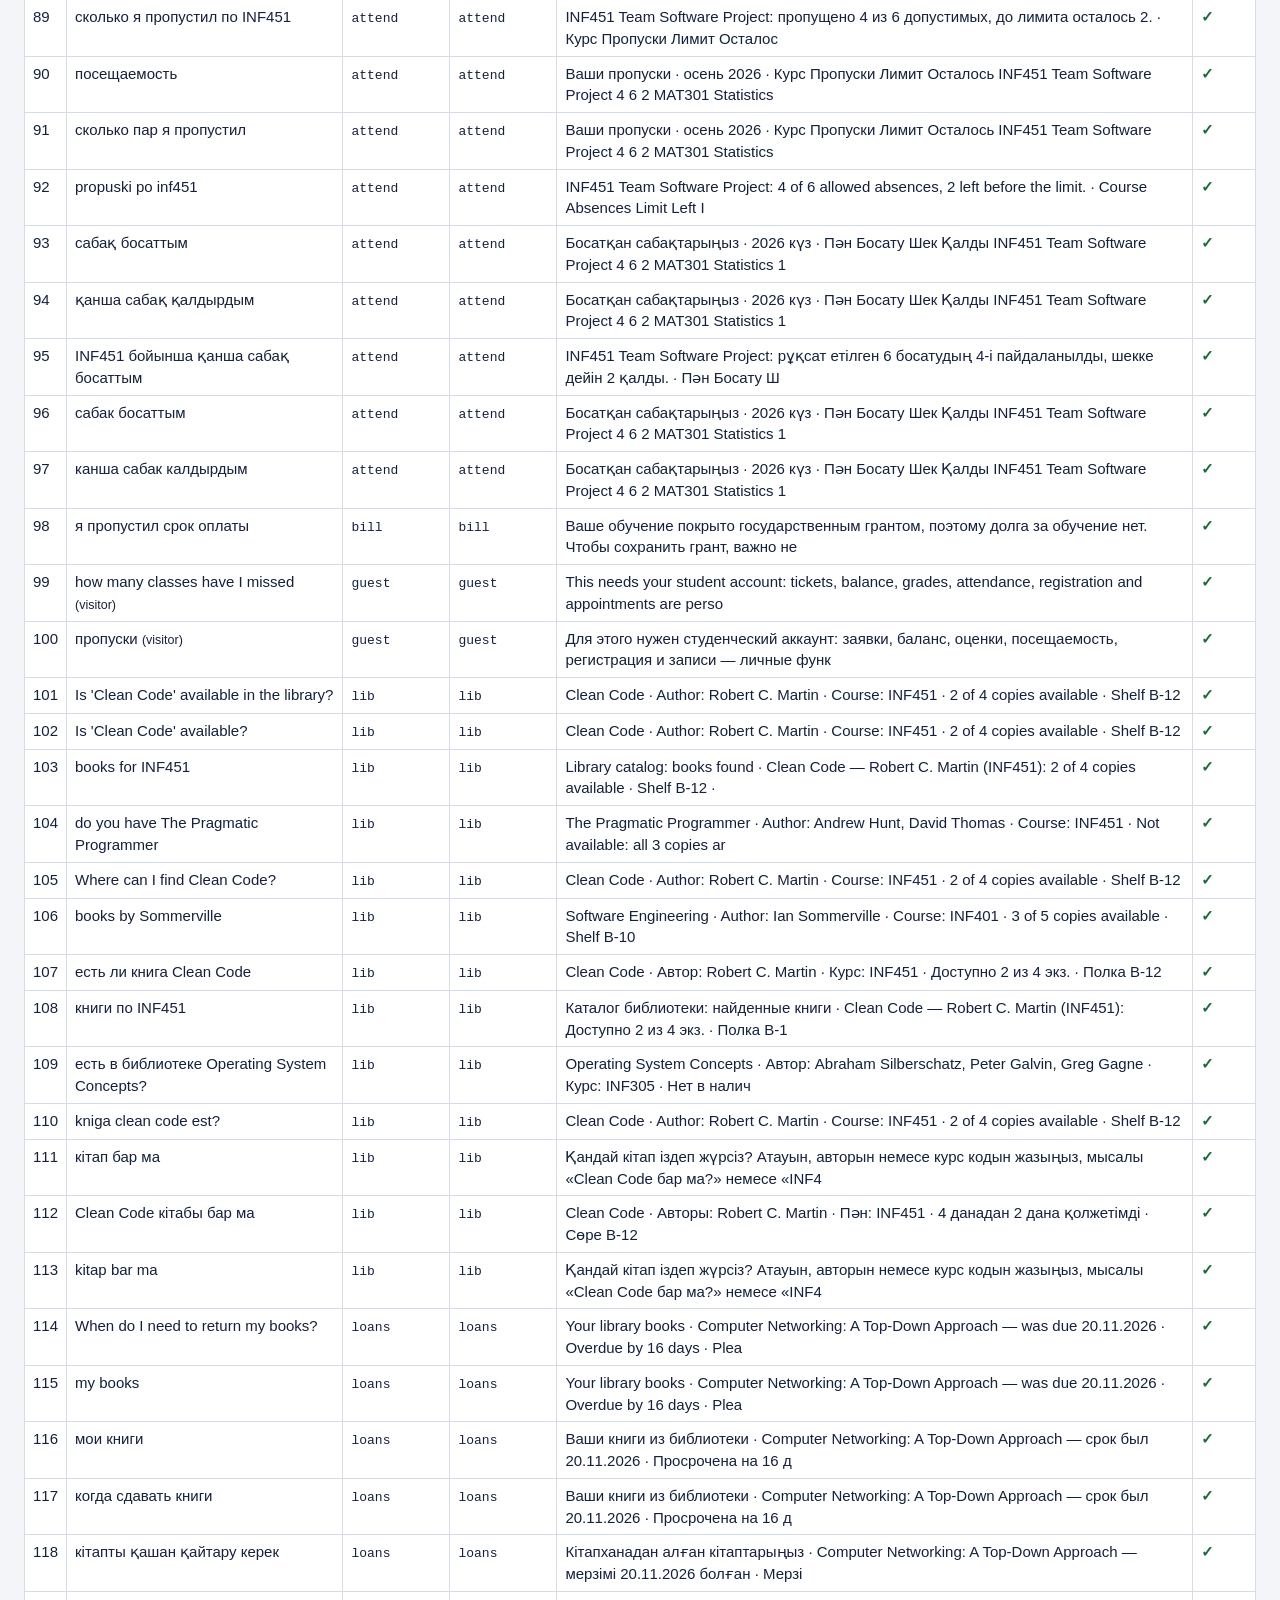
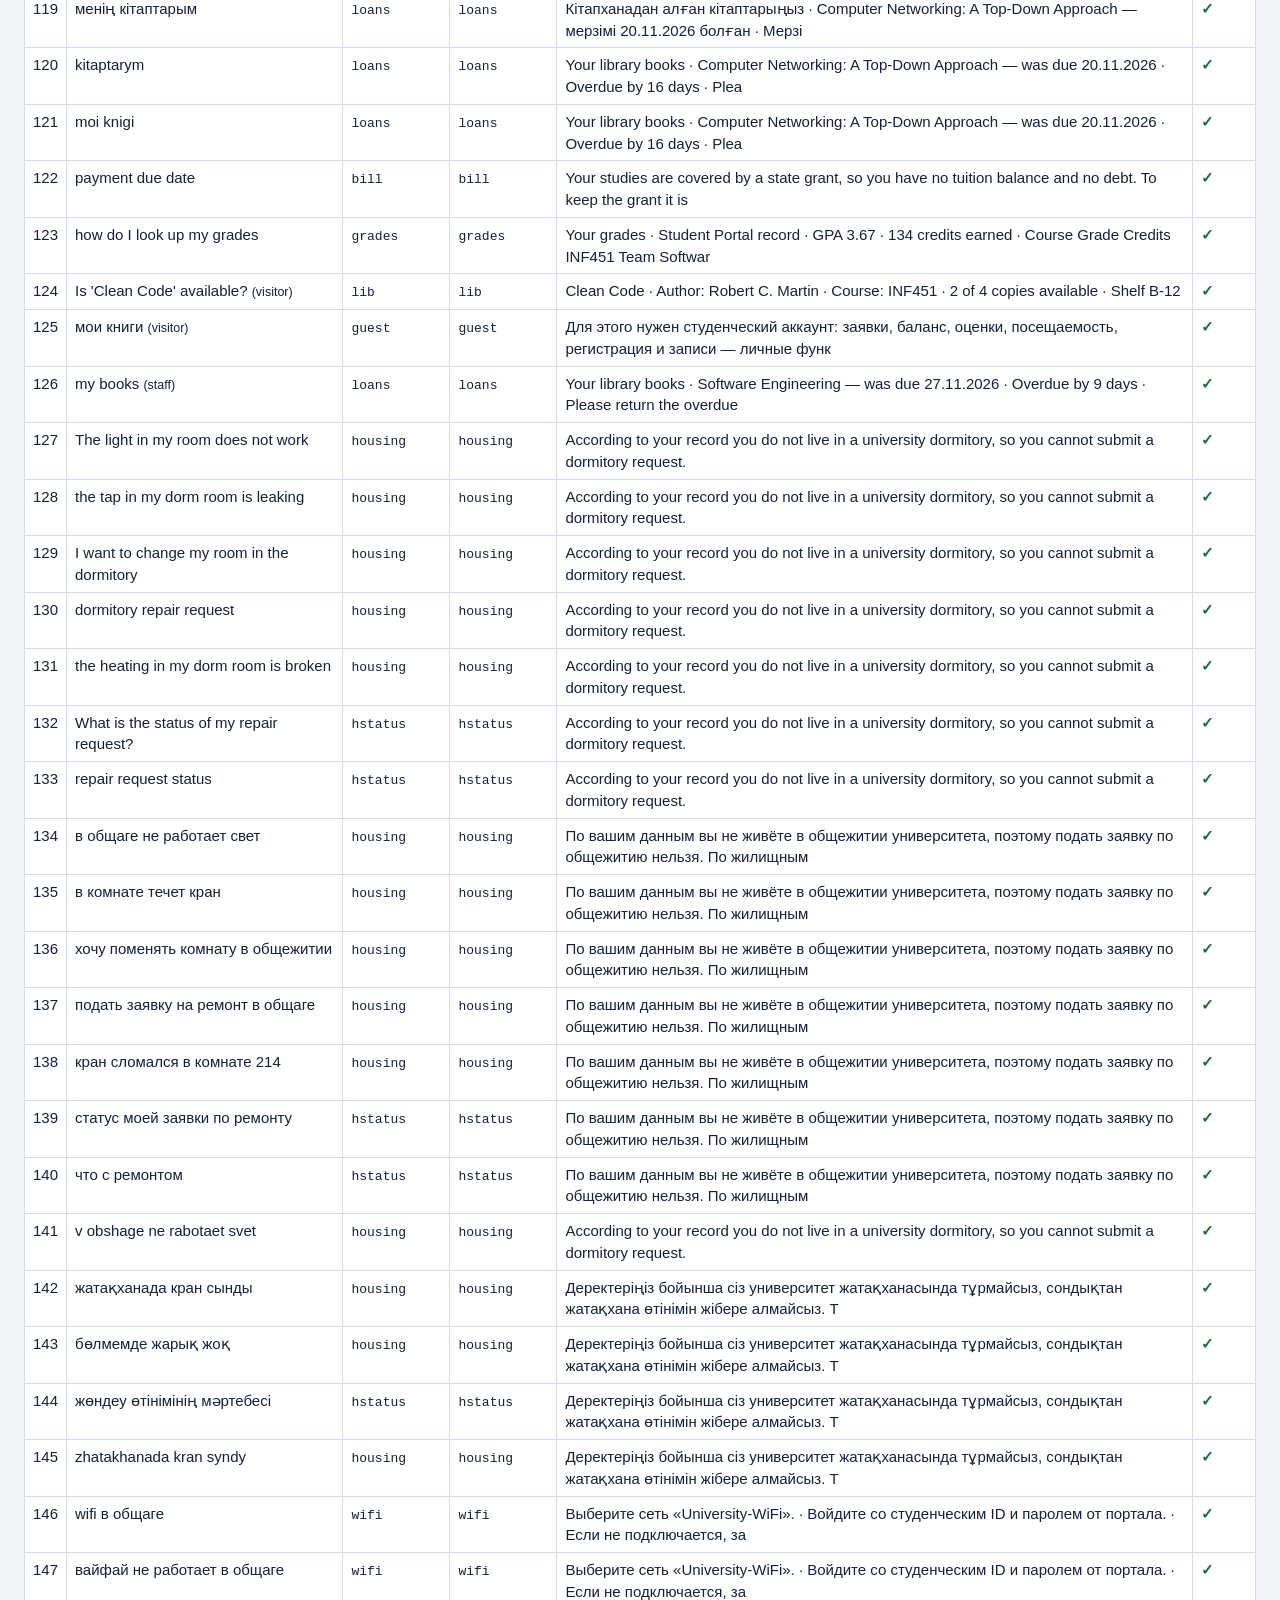
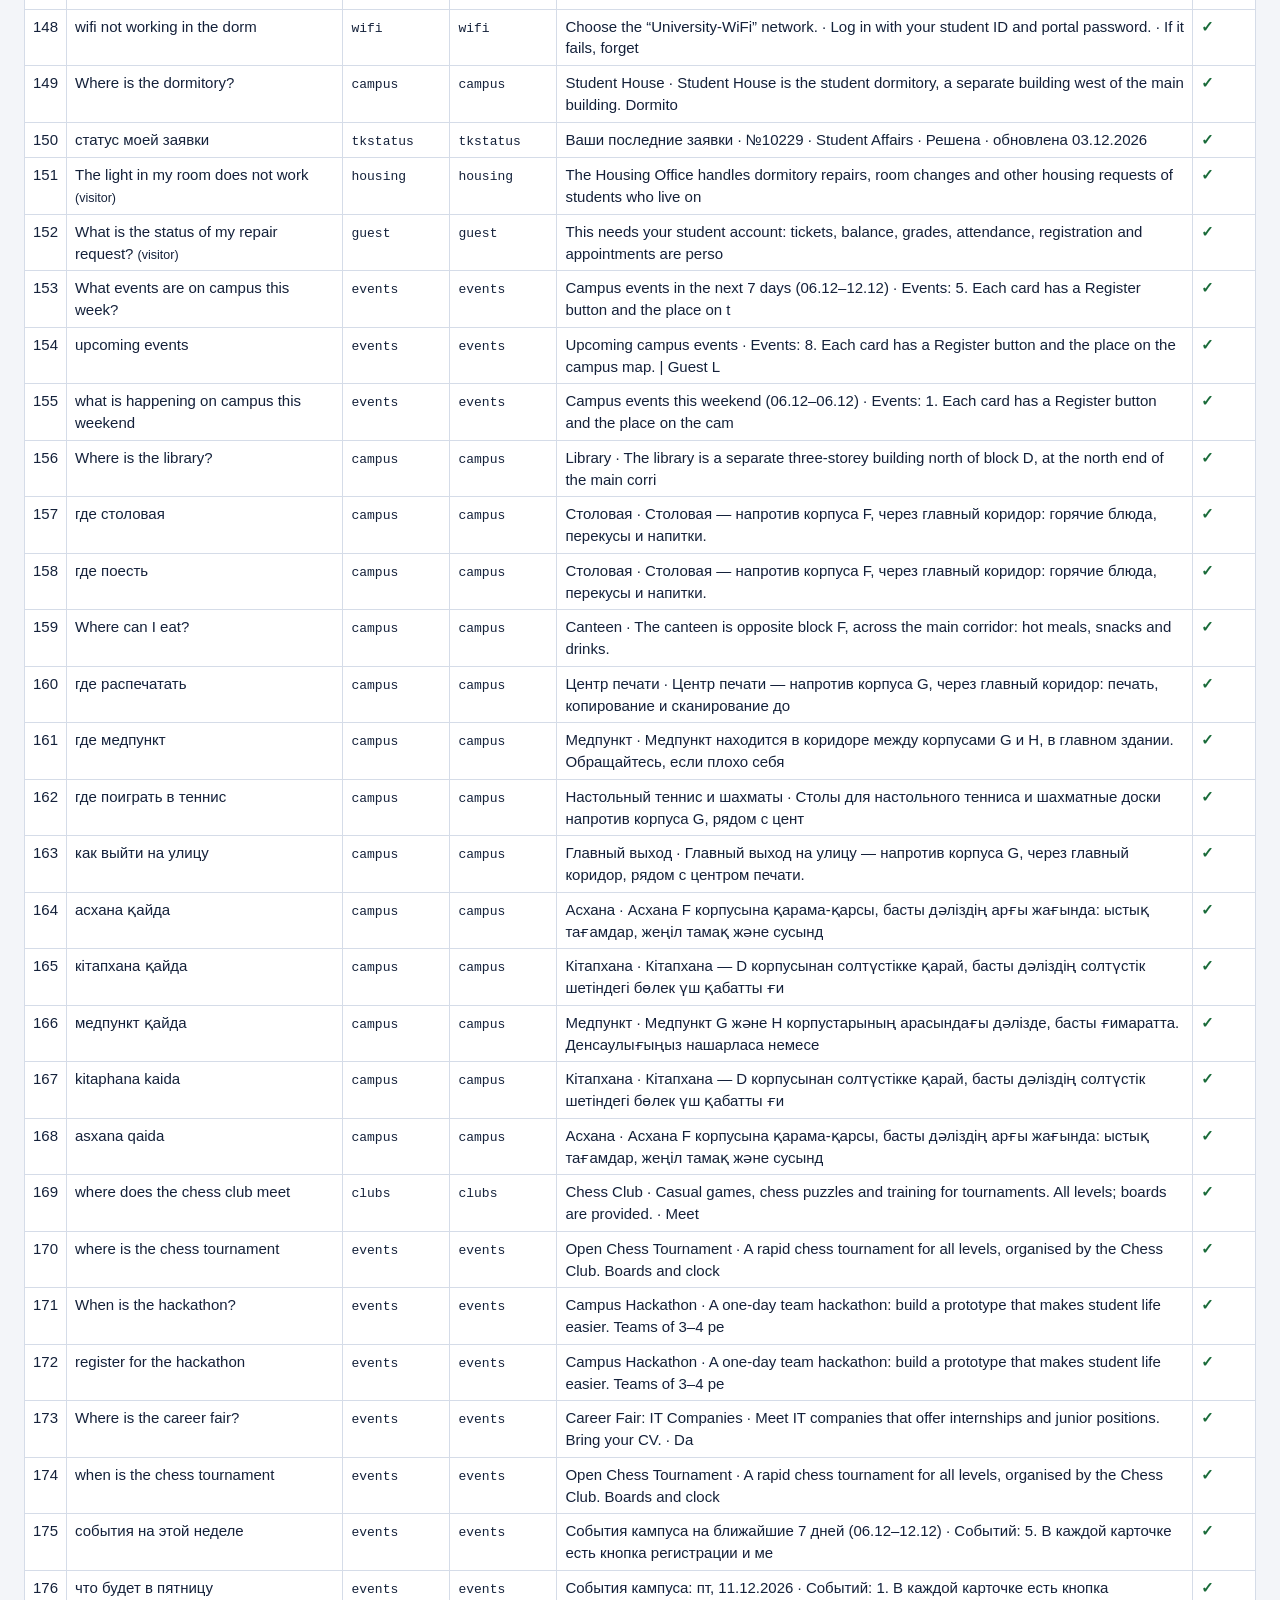
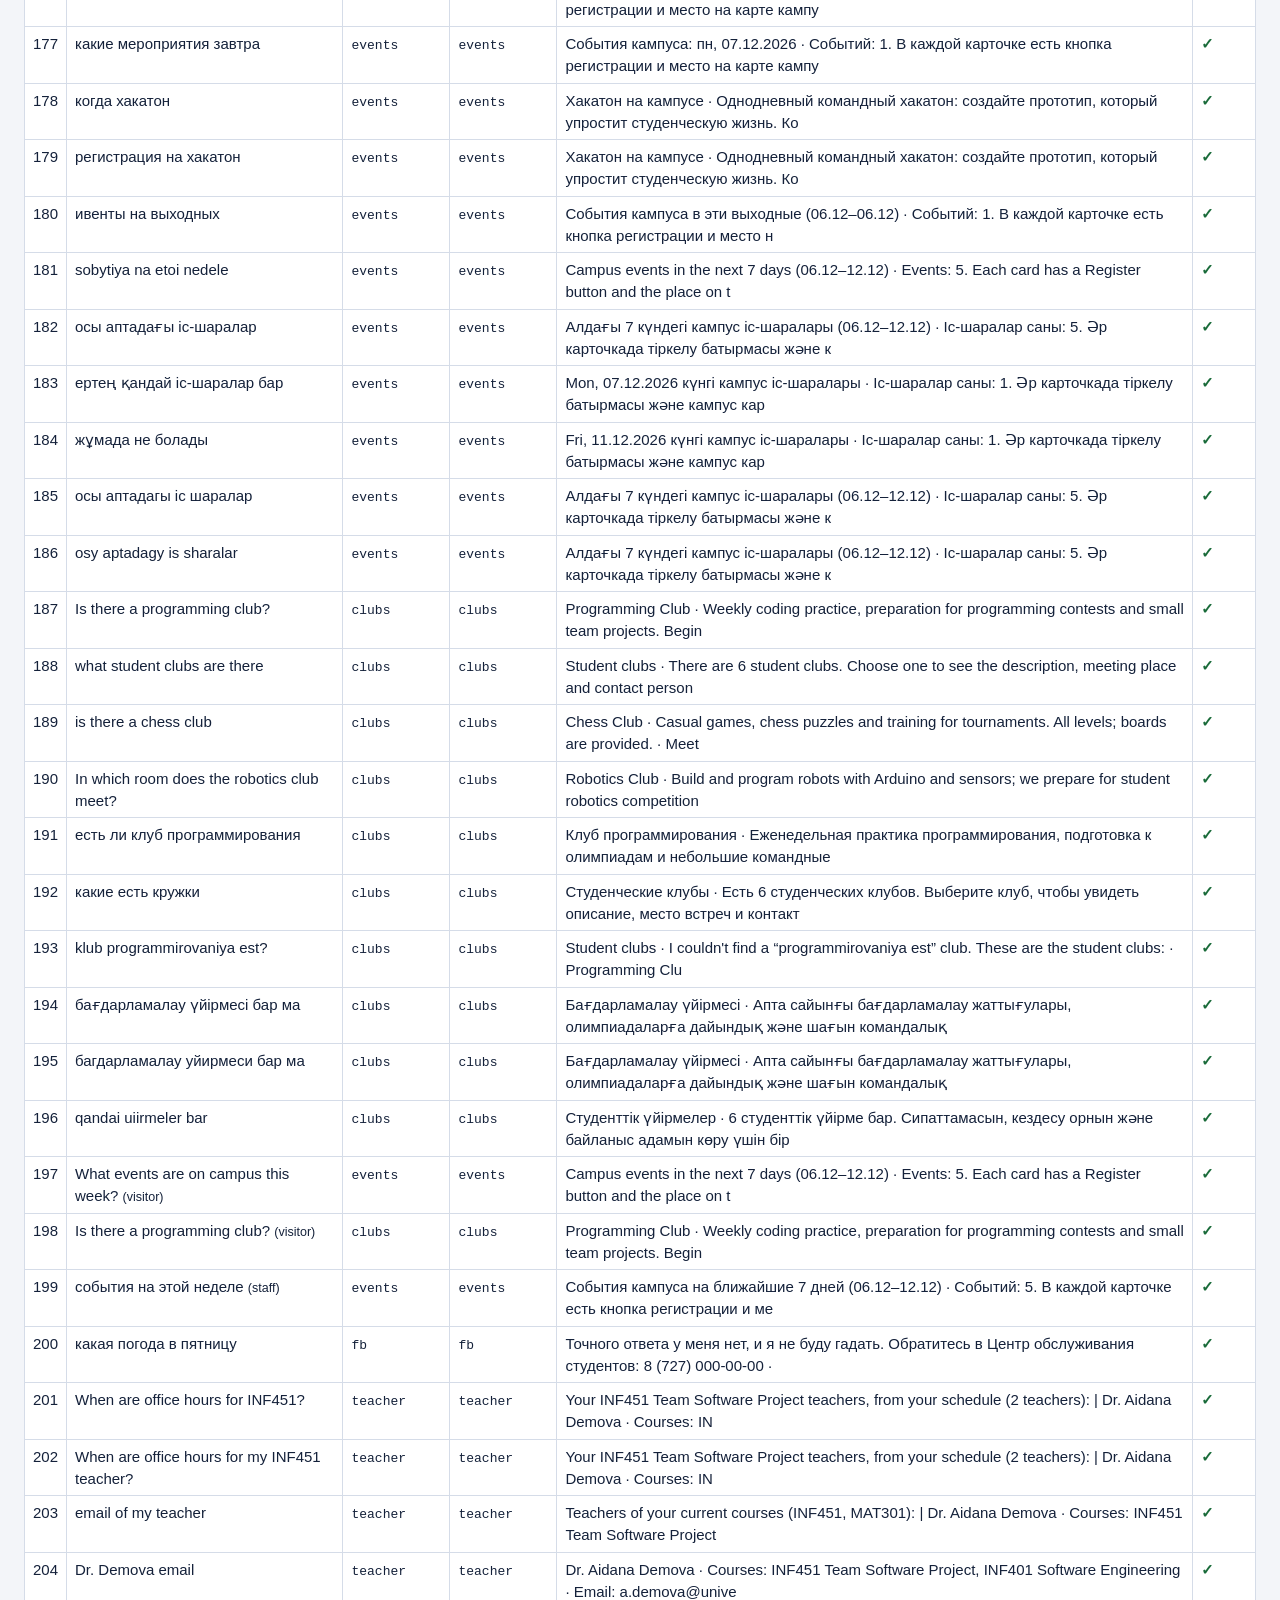
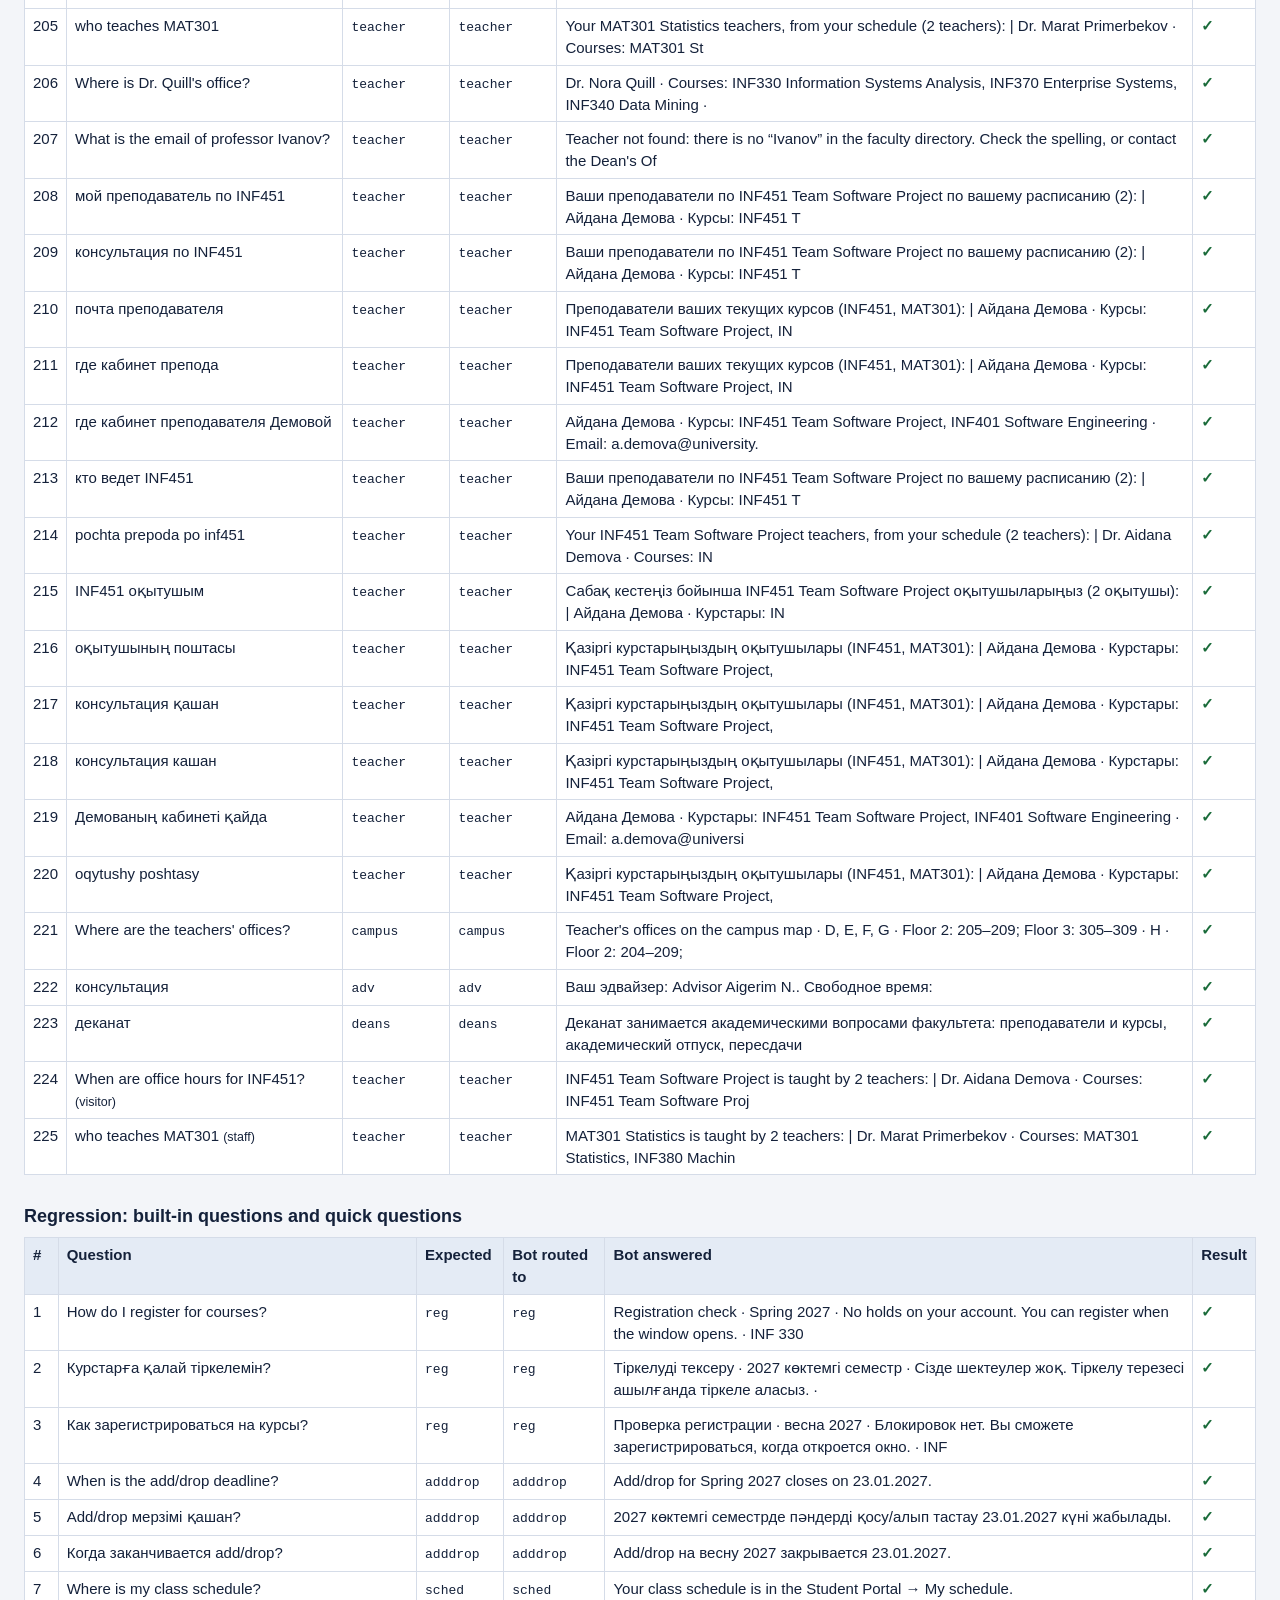
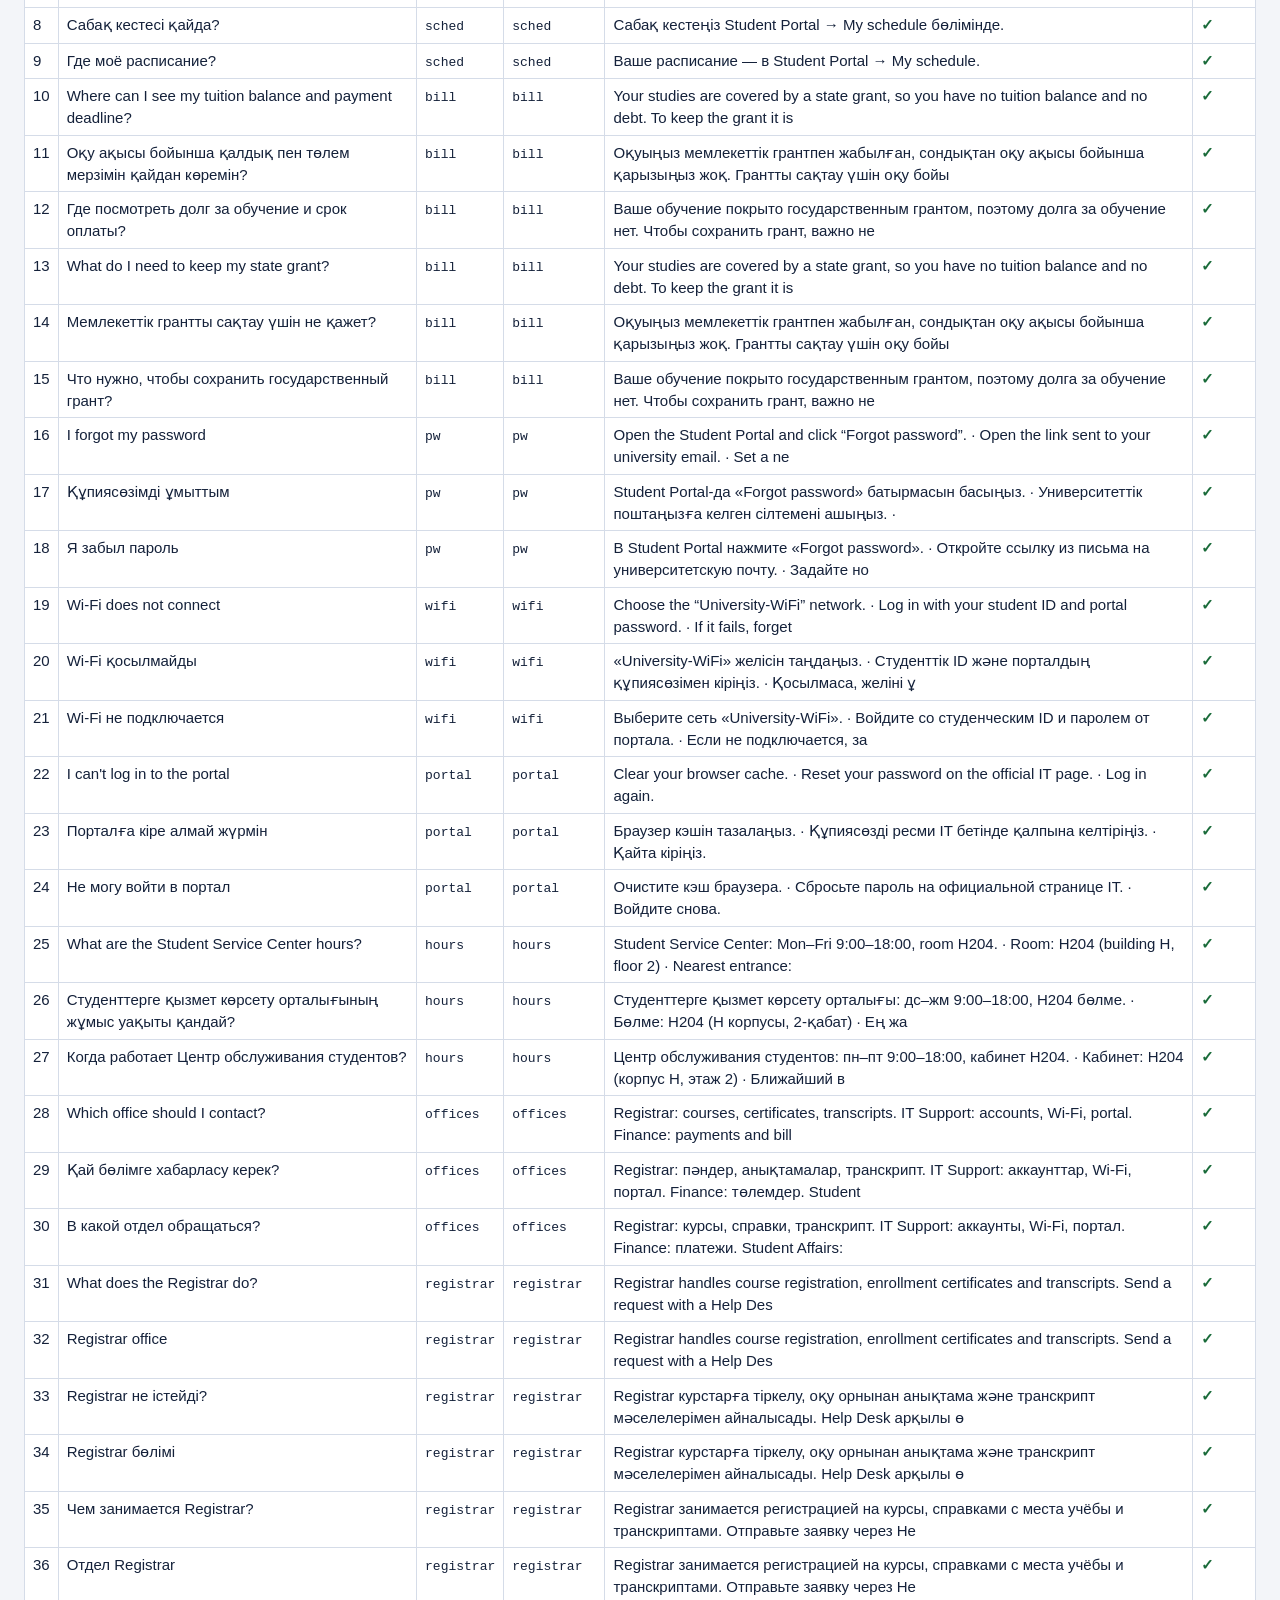
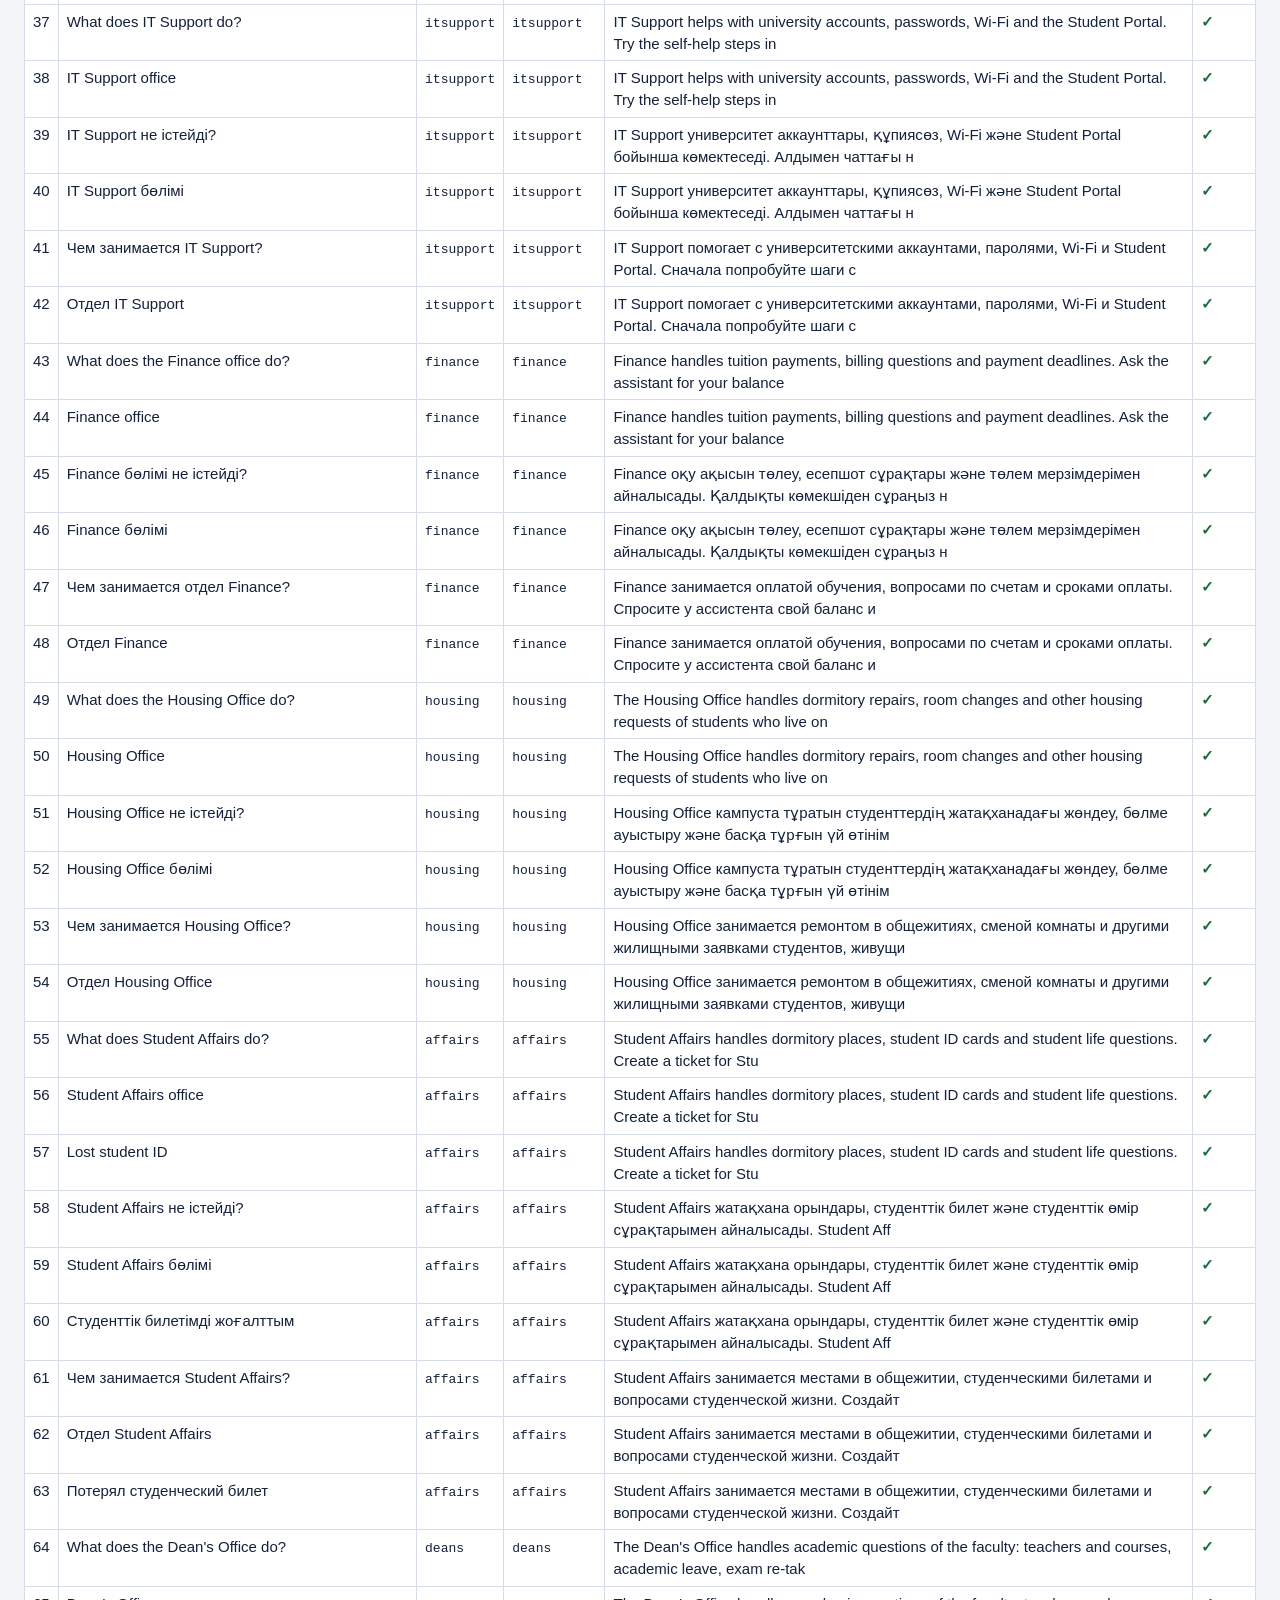
==== commit 77d27cd4: "Campus map: real SDU layout with services New schematic campus map (own drawing, not to scale): main" ====
--- a/tests/nlu-test.html
+++ b/tests/nlu-test.html
@@ -198,6 +198,22 @@
  ['What events are on campus this week?','events'],
  ['upcoming events','events'],
  ['what is happening on campus this weekend','events'],
+ /* campus map: services and separate buildings (real SDU layout) */
+ ['Where is the library?','campus'],
+ ['где столовая','campus'],
+ ['где поесть','campus'],
+ ['Where can I eat?','campus'],
+ ['где распечатать','campus'],
+ ['где медпункт','campus'],
+ ['где поиграть в теннис','campus'],
+ ['как выйти на улицу','campus'],
+ ['асхана қайда','campus'],
+ ['кітапхана қайда','campus'],
+ ['медпункт қайда','campus'],
+ ['kitaphana kaida','campus'],
+ ['asxana qaida','campus'],
+ ['where does the chess club meet','clubs'],
+ ['where is the chess tournament','events'],
  ['When is the hackathon?','events'],
  ['register for the hackathon','events'],
  ['Where is the career fair?','events'],
@@ -284,7 +300,7 @@
 /* a strong topic must beat a weak word */
 const WEAK=[['портал не работает','portal'],['payment deadline','bill'],['Finance office','finance'],['talk to staff','human'],['вайфай не работает','wifi']];
 const LANGT=[['жатақханада кран сынды','kk'],['в общаге не работает свет','ru'],['zhatakhanada kran syndy kerek','kk'],['kitap bar ma','kk'],['кітап бар ма','kk'],['есть ли книга Clean Code','ru'],['my books','en'],['менин багаларым','kk'],['GPA канша','kk'],['какой у меня GPA','ru'],['What is my grade in INF451?','en'],['канша сабак калдырдым','kk'],['сабак босаттым','kk'],['сколько я пропустил по INF451','ru'],['мен грантпын ба','kk'],['сабак кестеси кайда','kk'],['калай тиркелемин','kk'],['мен студентпін','kk'],['где бар','ru'],['мне нужна справка','ru'],['сколько мне платить','ru'],['how much do I owe','en'],
- ['осы аптадағы іс-шаралар','kk'],['osy aptadagy is sharalar','kk'],['что будет в пятницу','ru'],['Is there a programming club?','en'],['консультация кашан','kk'],['INF451 оқытушым','kk'],['oqytushy poshtasy','kk'],['почта преподавателя','ru']];
+ ['осы аптадағы іс-шаралар','kk'],['osy aptadagy is sharalar','kk'],['что будет в пятницу','ru'],['Is there a programming club?','en'],['консультация кашан','kk'],['INF451 оқытушым','kk'],['oqytushy poshtasy','kk'],['почта преподавателя','ru'],['асхана қайда','kk'],['kitaphana kaida','kk'],['где поесть','ru'],['Where can I print?','en']];
 /* checks of the QA scenarios in docs/SPRINTS.md */
 const at=(y,m,d,h)=>{window.clock=()=>new Date(y,m-1,d,h,0)};
 const has=(s,x)=>s.includes(x);
@@ -310,6 +326,28 @@
  check('US11 "Stop sending me reminders" turns them off and none arrive',()=>{st.notes=[];const a=run('Stop sending me reminders');U=ACCOUNTS['249900002'];const off=!remOn();U=ACCOUNTS['249900004'];setRem(false);at(2026,11,6,9);payReminder();const none=st.notes.length===0;setRem(true);U=ACCOUNTS['249900002'];setRem(true);return off&&none&&has(a.said,'turned off')||a.said}),
  check('US11 "включи напоминания" turns them on',()=>{U=ACCOUNTS['249900002'];setRem(false);run('включи напоминания');U=ACCOUNTS['249900002'];return remOn()}),
  check('US13 room card shows the nearest entrance and a map button',()=>{const a=run('Where is room F305?').said;return has(a,'Nearest entrance: south entrance')&&lastO.acts.length===1||a}),
+ check('Map: "where" questions about services and buildings reach the right place (EN / RU / KK, slang, transliteration)',()=>{
+   const W=[['Where is the library?','library'],['где библиотека','library'],['кітапхана қайда','library'],['kitaphana kaida','library'],
+     ['где столовая','canteen'],['где поесть','canteen'],['Where can I eat?','canteen'],['асхана қайда','canteen'],['asxana qaida','canteen'],
+     ['где магазин','market'],['where is the market','market'],['где распечатать','print'],['Where can I print?','print'],['қайда басып шығаруға болады','print'],
+     ['где медпункт','medical'],['медпункт қайда','medical'],['where is the medical point','medical'],['где поиграть в теннис','tennis'],['where can I play chess','tennis'],
+     ['как выйти на улицу','exit'],['How do I get out to the street?','exit'],['көшеге қалай шығамын','exit'],['где главный выход','exit'],
+     ['где общежитие','studenthouse'],['Where is Student House?','studenthouse'],['жатақхана қайда','studenthouse'],['Where is SDU Life?','sdulife'],['где школа журналистики','journalism']];
+   for(const [q,id] of W){mapped=null;const a=run(q);if(a.r.k!=='campus'||a.r.c.id!==id)return q+' → '+JSON.stringify(a.r.c||a.r.k);
+     lastO.acts[0][1]();if(mapped!==id||!has(a.said,trL('sv.'+id+'.w',detect(q)).split(',')[0]))return q+' → '+a.said}
+   return true}),
+ check('Map: answers in the language of the question with where the place is',()=>{const a=run('асхана қайда').said,b=run('где медпункт').said,c=run('Where can I print?').said;
+   return has(a,'F корпусына қарама-қарсы')&&has(b,'между корпусами G и H')&&has(c,'opposite block G')||a+' / '+b+' / '+c}),
+ check('Map: "где кабинет F305" → room card as before plus what is nearby (canteen opposite F)',()=>{const a=run('где кабинет F305').said;return has(a,'Корпус: F')&&has(a,'Этаж: 3')&&has(a,'Рядом: Столовая (напротив корпуса F')&&has(a,'Магазин')||a}),
+ check('Map: nearest entrance of blocks G and H is the main exit; D104 card names the Library and barrels B1, B2 nearby',()=>{const g=run('Where is G205?').said,h=run('Where is H203?').said,d=run('Where is D104?').said;
+   return has(g,'Nearest entrance: main exit, across the corridor from block G')&&has(h,'Nearest entrance: main exit opposite block G')&&has(d,'Library (north of block D')&&has(d,'barrels B1, B2 (opposite block D')||g+' / '+h+' / '+d}),
+ check('Map: barrels are placed as in reality: A at the Journalism school, B opposite D, C opposite E',()=>{const a=run('Where is A1?').said,b=run('где B2').said,c=run('C1 қайда').said;
+   return has(a,'next to the Journalism school')&&has(b,'напротив корпуса D')&&has(c,'E корпусына қарама-қарсы')||a+' / '+b+' / '+c}),
+ check('Map: a place that is not on the map (gym) is not invented',()=>{const a=run('Where is the gym?').said;return has(a,'not on the campus map')||a}),
+ check('Map: 10 places are knowledge base entries in three languages, with no opening hours and no phone',()=>{const e=PLACES.map(id=>st.kb.find(x=>x.id==='p-'+id));
+   return e.length===10&&e.every(x=>x&&x.kind==='place'&&LANGS.every(l=>kbData(x).q[l].length&&kbData(x).a[l])&&!/\d{1,2}:\d\d|\+?\d[\d ()-]{6,}\d/.test(JSON.stringify([kbData(x).q,kbData(x).a])))}),
+ check('Map: a description edited by staff in the knowledge base is what the bot answers',()=>{const e=st.kb.find(x=>x.id==='p-market'),v=kbData(e),old=v.a.en;v.a.en='Opposite block F. Test text.';
+   const a=run('where is the market').said;v.a.en=old;return has(a,'Test text')||a}),
  check('US13 every building has an entrance in three languages',()=>CAMPUS_BLDS.every(b=>LANGS.every(l=>!trL('cm.ent.'+b,l).startsWith('cm.')))),
  check('Language "мен грантпын ба" gets a Kazakh answer',()=>{const a=run('мен грантпын ба').said;return has(a,'Оқуыңыз')||a}),
  check('Test assistant: staff questions stay out of Analytics',()=>{const n=st.events.length;U=ACCOUNTS.staff;respond(route('I forgot my password'),'en','I forgot my password');return st.events.length===n}),
@@ -345,7 +383,8 @@
  check('US19 search by course: INF451 → its three books',()=>{const a=run('books for INF451').said;return has(a,'Clean Code')&&has(a,'The Pragmatic Programmer')&&has(a,'Refactoring')&&!has(a,'Statistics')||a}),
  check('US19 search by author and with a typo',()=>{const a=run('books by Sommerville').said,b=run('is clen code available').said;return has(a,'Software Engineering')&&has(b,'Clean Code')||a+' / '+b}),
  check('US19 a book not in the catalog',()=>{const a=run('is Harry Potter available in the library').said;return has(a,'couldn’t find “harry potter”')||has(a,"couldn't find “harry potter”")||a}),
- check('US19 "Where is the library?" still says it is not on the map (no invented location)',()=>{const r=run('Where is the library?').r;return r.k==='campus'&&r.c.k==='svc'}),
+ check('US19 "Where is the library?" → the library on the campus map (north of block D) with Show on map',()=>{mapped=null;const a=run('Where is the library?');lastO.acts[0][1]();
+   return a.r.k==='campus'&&a.r.c.id==='library'&&has(a.said,'north of block D')&&lastO.acts[0][0]==='Show on map'&&mapped==='library'||a.said}),
  check('US19 S2 "When do I need to return my books?" (249900001) → both books with due dates, overdue marked, hold explained',()=>{at(2026,11,13,10);const a=run('When do I need to return my books?','249900001').said;
    return has(a,'Clean Code — return by 25.11.2026')&&has(a,'Operating System Concepts — was due 30.10.2026 · Overdue by 14 days')&&has(a,'blocks your course registration')||a}),
  check('US19 S2 Kazakh: overdue marked "мерзімі өтіп кетті"',()=>{at(2026,11,13,10);const a=run('кітапты қашан қайтару керек','249900001').said;return has(a,'өтіп кетті')&&has(a,'25.11.2026')||a}),
@@ -354,11 +393,11 @@
  check('US19 visitor can search the catalog but "my books" asks to sign in',()=>{const a=run('Is Clean Code available?','visitor').said,b=run('my books','visitor').said;return has(a,'2 of 4')&&has(b,'sign in')&&!has(b,'return by')||a+' / '+b}),
  check('US19 staff in Test assistant: catalog and own loans',()=>{at(2026,11,13,10);const a=run('my books','staff').said,b=run('Is Clean Code available?','staff').said;return has(a,'Software Engineering — return by 27.11.2026')&&!has(a,'Clean Code')&&has(b,'2 of 4')||a+' / '+b}),
  check('US19 catalog has 12–15 books incl. Clean Code; available never above total',()=>CATALOG.length>=12&&CATALOG.length<=15&&CATALOG.some(b=>b.t==='Clean Code')&&CATALOG.every(b=>b.av<=b.n&&(b.av||b.next))),
- check('US20 S1 "The light in my room does not work" (249900001) → repair, Dormitory 1, room 312, then a request number',()=>{st.housing=seedHousing();st.notes=[];
-   const a=run('The light in my room does not work','249900001').said;if(!(has(a,'Type: Repair')&&has(a,'Dormitory: Dormitory 1')&&has(a,'Room: 312')&&lastO.acts[0][0]==='Confirm'))return a;
-   said=[];lastO.acts[0][1]();const b=said.join(),h=st.housing[st.housing.length-1];return has(b,'Request H-103 created: Repair · Dormitory 1, room 312')&&h.uid==='249900001'&&h.status==='submitted'||b}),
- check('US20 Russian: "в общаге не работает свет" → Ремонт, Общежитие №1, комната 312',()=>{const a=run('в общаге не работает свет','249900001').said;return has(a,'Тип: Ремонт')&&has(a,'Общежитие №1')&&has(a,'Комната: 312')||a}),
- check('US20 Kazakh: "жатақханада кран сынды" → Жөндеу, 1-жатақхана',()=>{const a=run('жатақханада кран сынды','249900001').said;return has(a,'Түрі: Жөндеу')&&has(a,'1-жатақхана')||a}),
+ check('US20 S1 "The light in my room does not work" (249900001) → repair, Student House Block 1, room 312, then a request number',()=>{st.housing=seedHousing();st.notes=[];
+   const a=run('The light in my room does not work','249900001').said;if(!(has(a,'Type: Repair')&&has(a,'Dormitory: Student House, Block 1')&&has(a,'Room: 312')&&lastO.acts[0][0]==='Confirm'))return a;
+   said=[];lastO.acts[0][1]();const b=said.join(),h=st.housing[st.housing.length-1];return has(b,'Request H-103 created: Repair · Student House, Block 1, room 312')&&h.uid==='249900001'&&h.status==='submitted'||b}),
+ check('US20 Russian: "в общаге не работает свет" → Ремонт, Student House, блок 1, комната 312',()=>{const a=run('в общаге не работает свет','249900001').said;return has(a,'Тип: Ремонт')&&has(a,'Student House, блок 1')&&has(a,'Комната: 312')||a}),
+ check('US20 Kazakh: "жатақханада кран сынды" → Жөндеу, Student House, 1-блок',()=>{const a=run('жатақханада кран сынды','249900001').said;return has(a,'Түрі: Жөндеу')&&has(a,'Student House, 1-блок')||a}),
  check('US20 the type is suggested and can be changed (room change)',()=>{const a=run('I want to change my room','249900001').said;return has(a,'Type: Room change')&&lastO.acts.some(x=>x[0]==='Change type: Repair')||a}),
  check('US20 S2 staff sets "in progress" → status and last update; the student is notified',()=>{st.housing=seedHousing();st.notes=[];run('The light in my room does not work','249900001');lastO.acts[0][1]();
    const ok=setHStatus(103,'progress'),nt=st.notes.find(x=>x.uid==='249900001'&&x.type==='hreq'&&x.s==='progress'),a=run('What is the status of my repair request?','249900001').said;
@@ -398,7 +437,9 @@
    return true}),
  check('US21 S2 an event that ended today (17:00–18:30, asked at 20:00) is not upcoming',()=>{at(2026,11,21,20);const a=run('events today').said;return !has(a,'Guest Lecture: AI')&&has(a,'No campus events')||a}),
  check('US21 S2 asking about a past event says it already took place, without a Register button',()=>{at(2026,11,21,10);const a=run('When is the quiz night?').said;return has(a,'already took place')&&!lastO.acts||a}),
- check('US21 S3 the place of every event and club is a room of the campus map',()=>kbKind('event').concat(kbKind('club')).every(e=>CAMPUS.has(kbData(e).x.place))),
+ check('US21 S3 the place of every event and club is on the campus map (a room, barrel, service or separate building)',()=>kbKind('event').concat(kbKind('club')).every(e=>{const p=kbData(e).x.place;return CAMPUS.has(p)||PLACES.includes(p)})),
+ check('US21 some events take place in real places: the Library, SDU Life and the barrels',()=>{const ps=kbKind('event').map(e=>kbData(e).x.place);return ps.includes('library')&&ps.includes('sdulife')&&ps.some(p=>/^[ABC][12]$/.test(p))}),
+ check('US21 an event in a place shows its name and where it is, and Show on map opens it',()=>{at(2026,11,21,10);mapped=null;run('When is the career fair?');lastO.acts[1][1]();return lastO.list.includes('Place: SDU Life (south of Student House)')&&mapped==='sdulife'||lastO.list.join(' | ')}),
  check('US21 8–10 events: some this week, some later, 1–2 already past',()=>{at(2026,11,21,10);const now=clock(),xs=kbKind('event').map(e=>kbData(e).x),wk=addDays(today0(),7);
    const past=xs.filter(x=>evEnd(x)<=now).length,week=xs.filter(x=>evEnd(x)>now&&evStart(x)<wk).length,later=xs.filter(x=>evStart(x)>=wk).length;
    return xs.length>=8&&xs.length<=10&&past>=1&&past<=2&&week>=3&&later>=2||[xs.length,past,week,later].join()}),
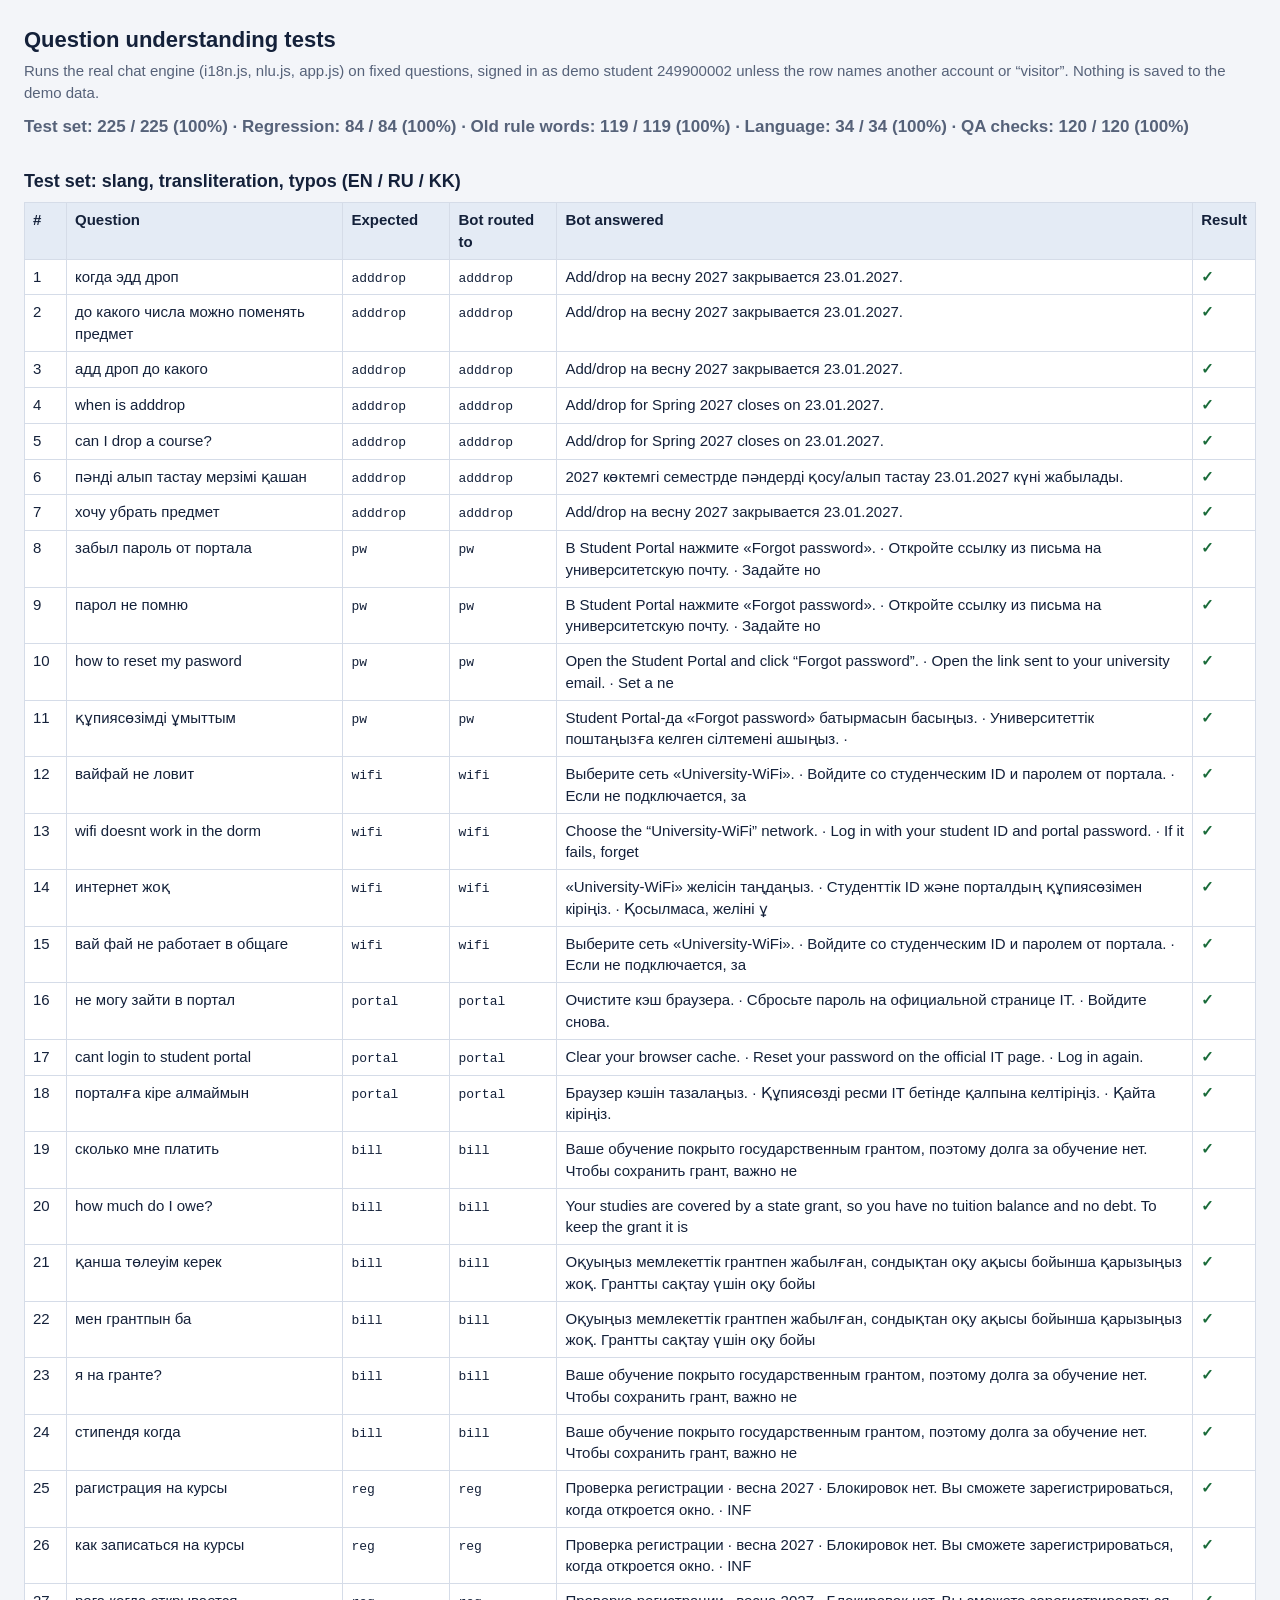
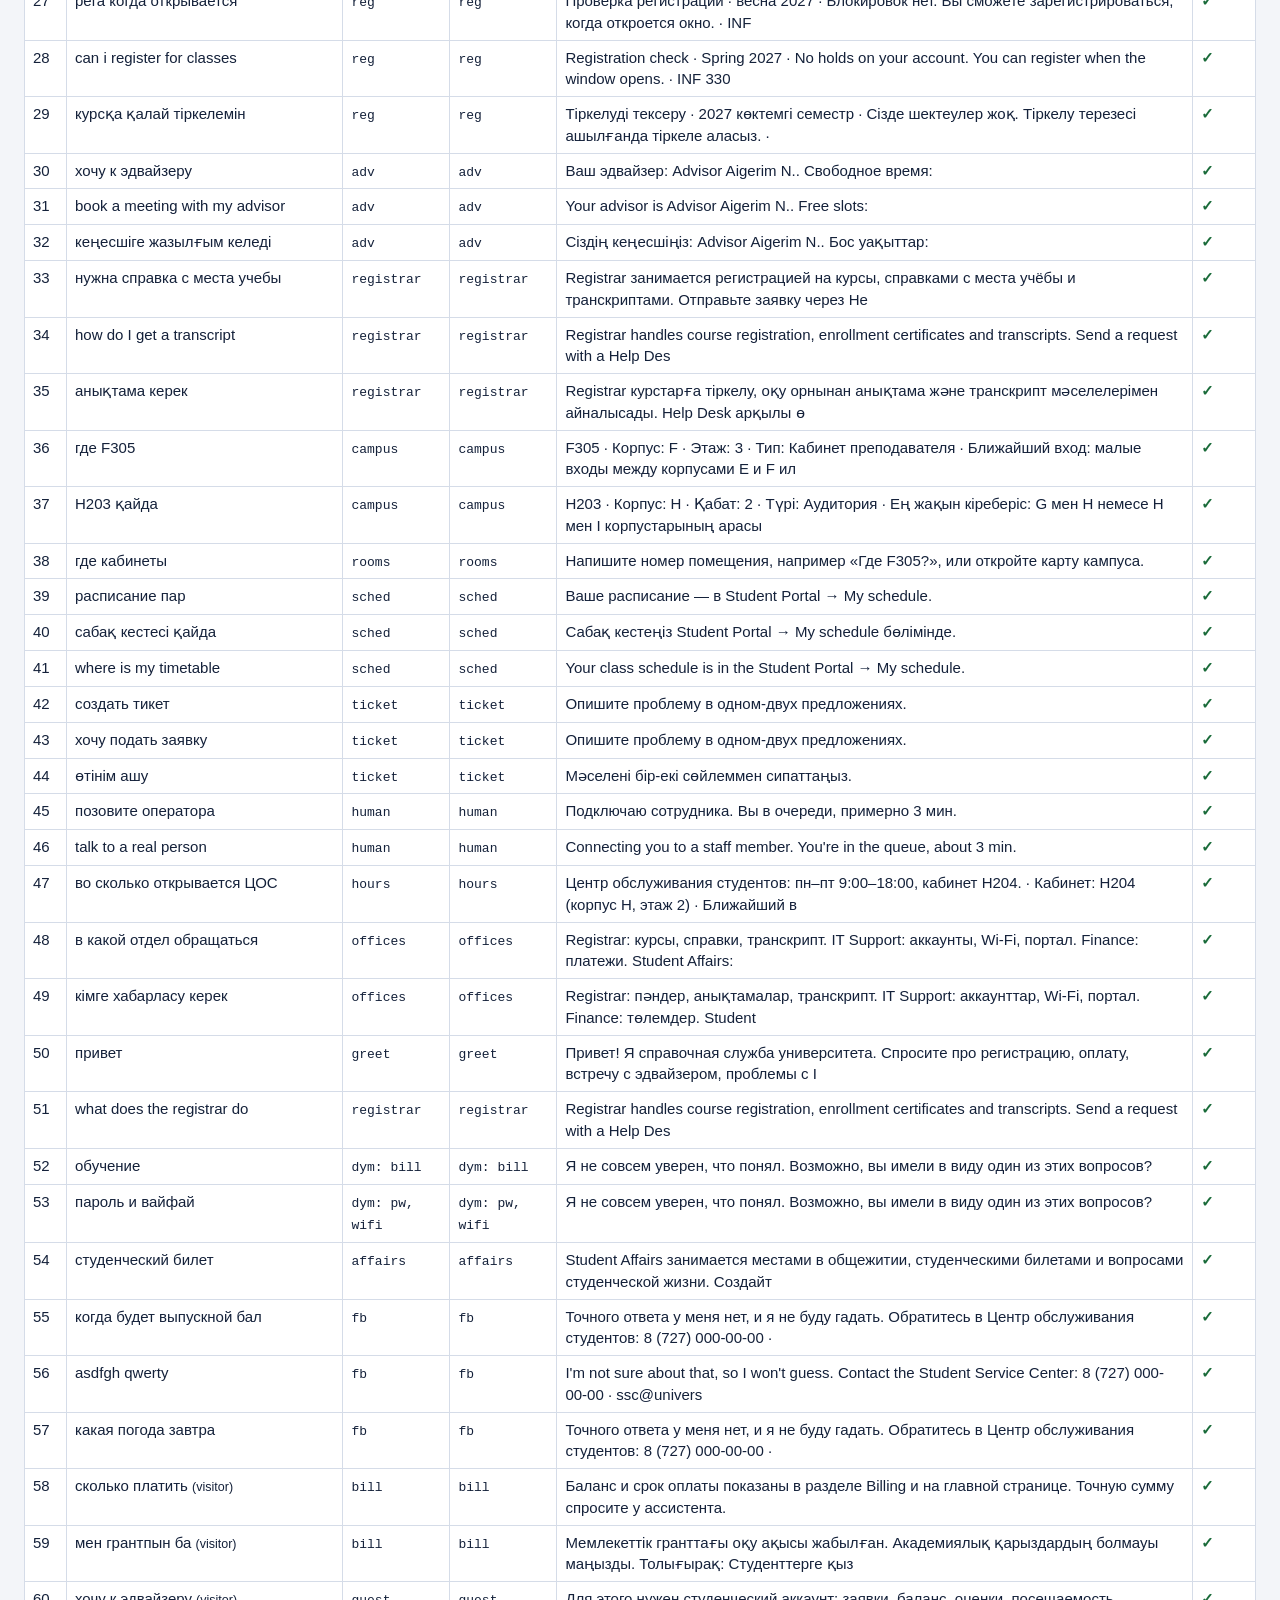
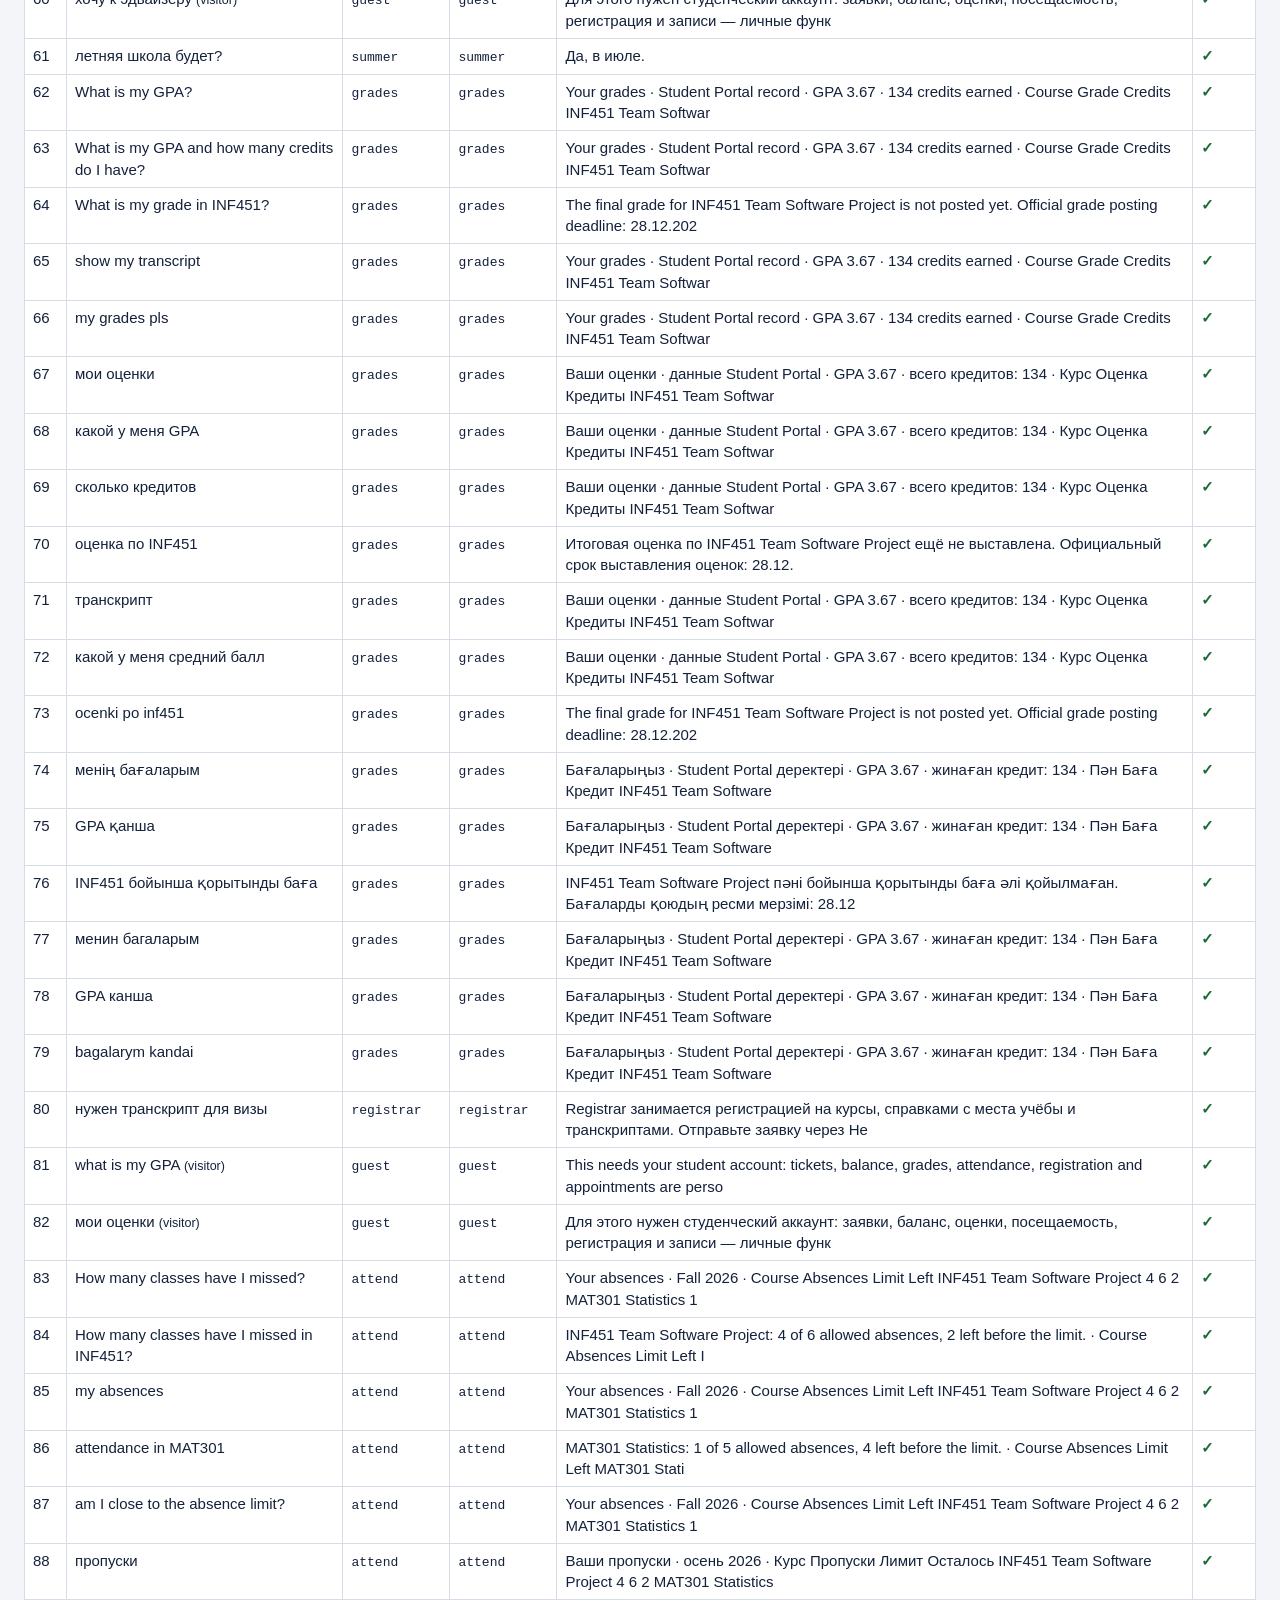
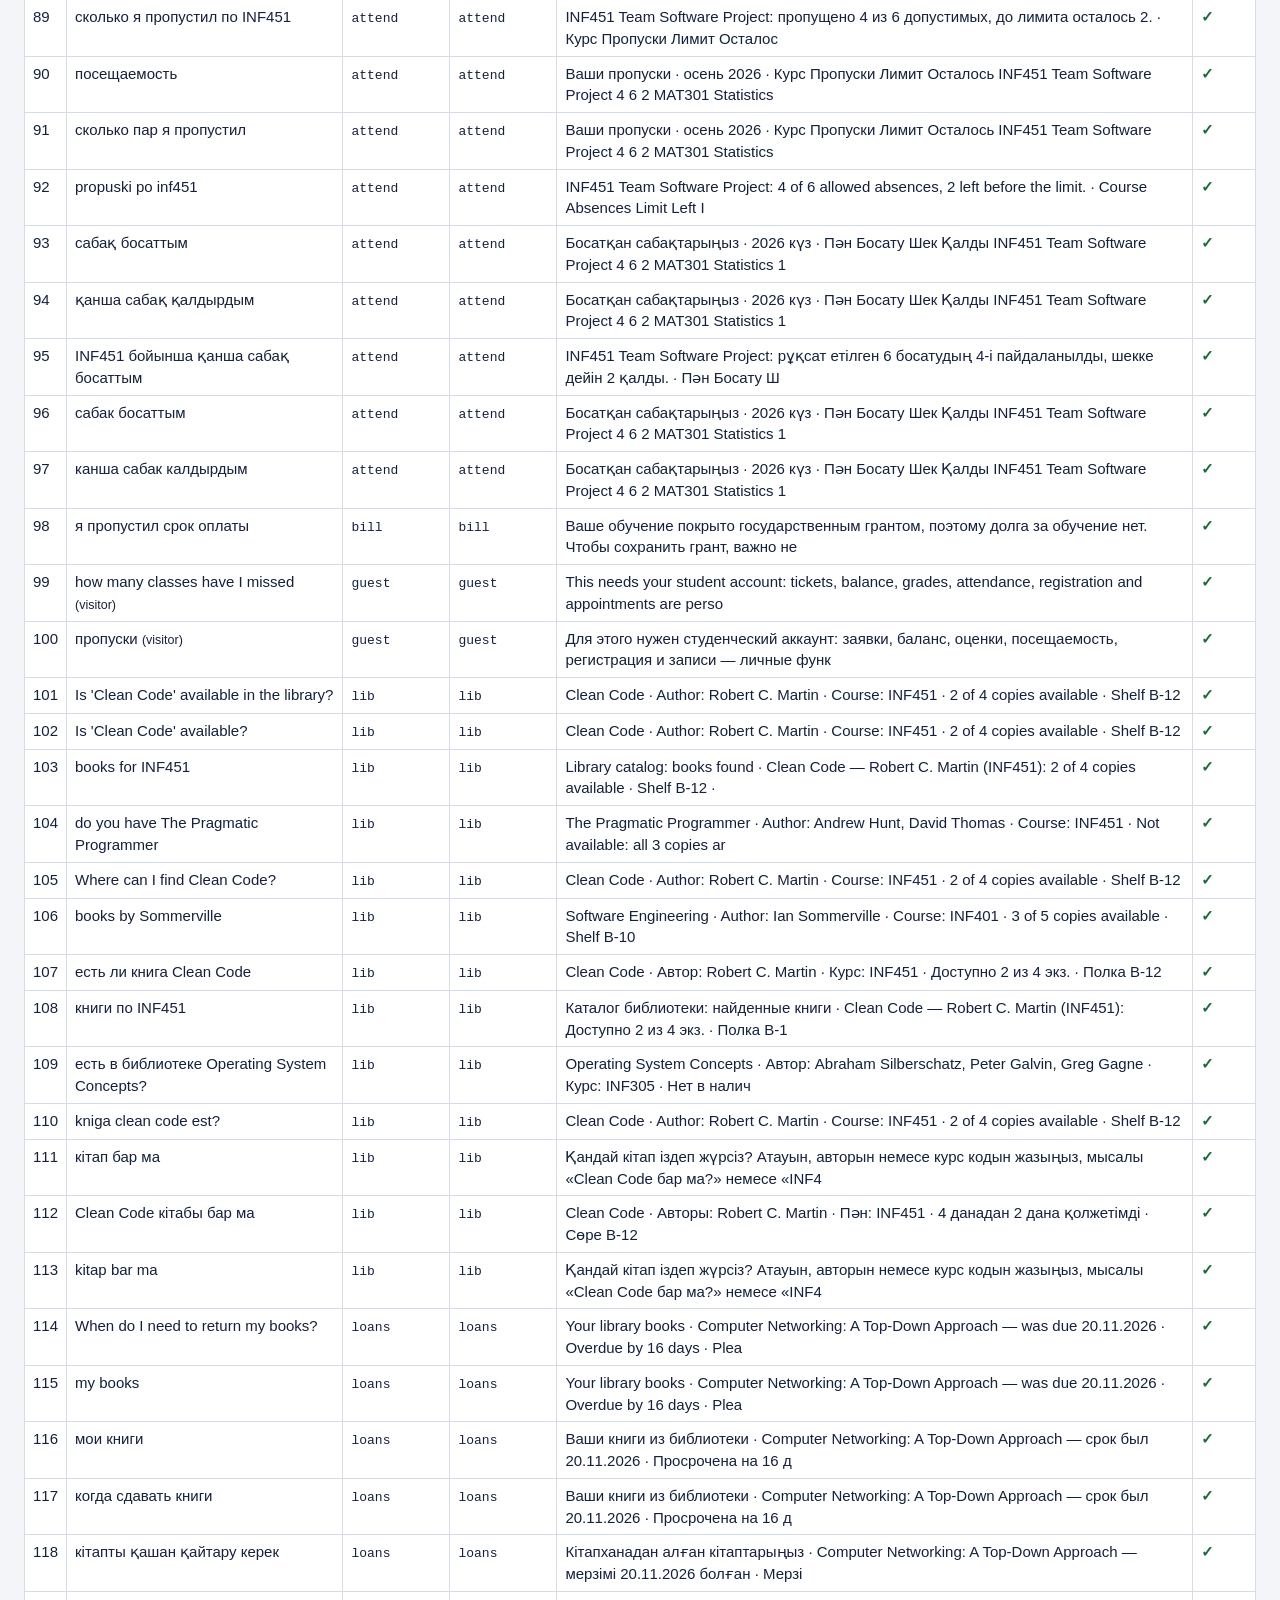
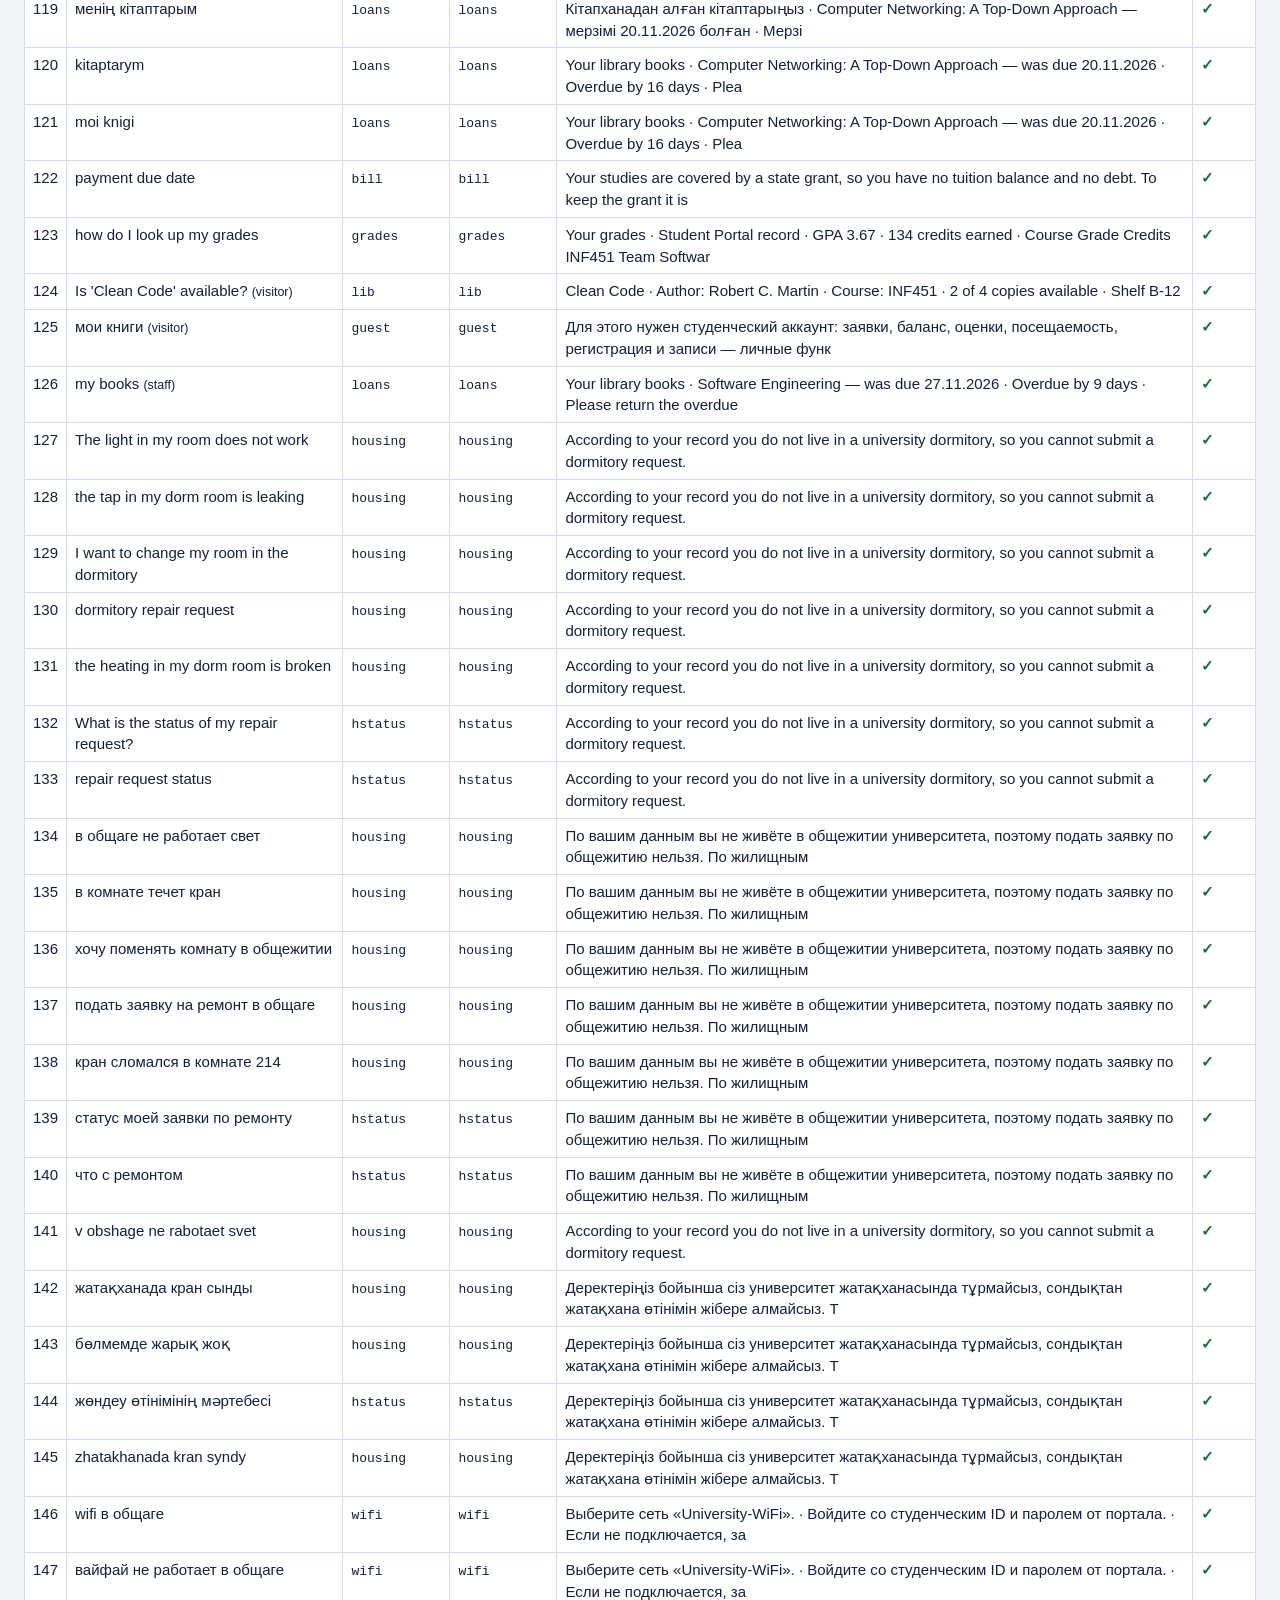
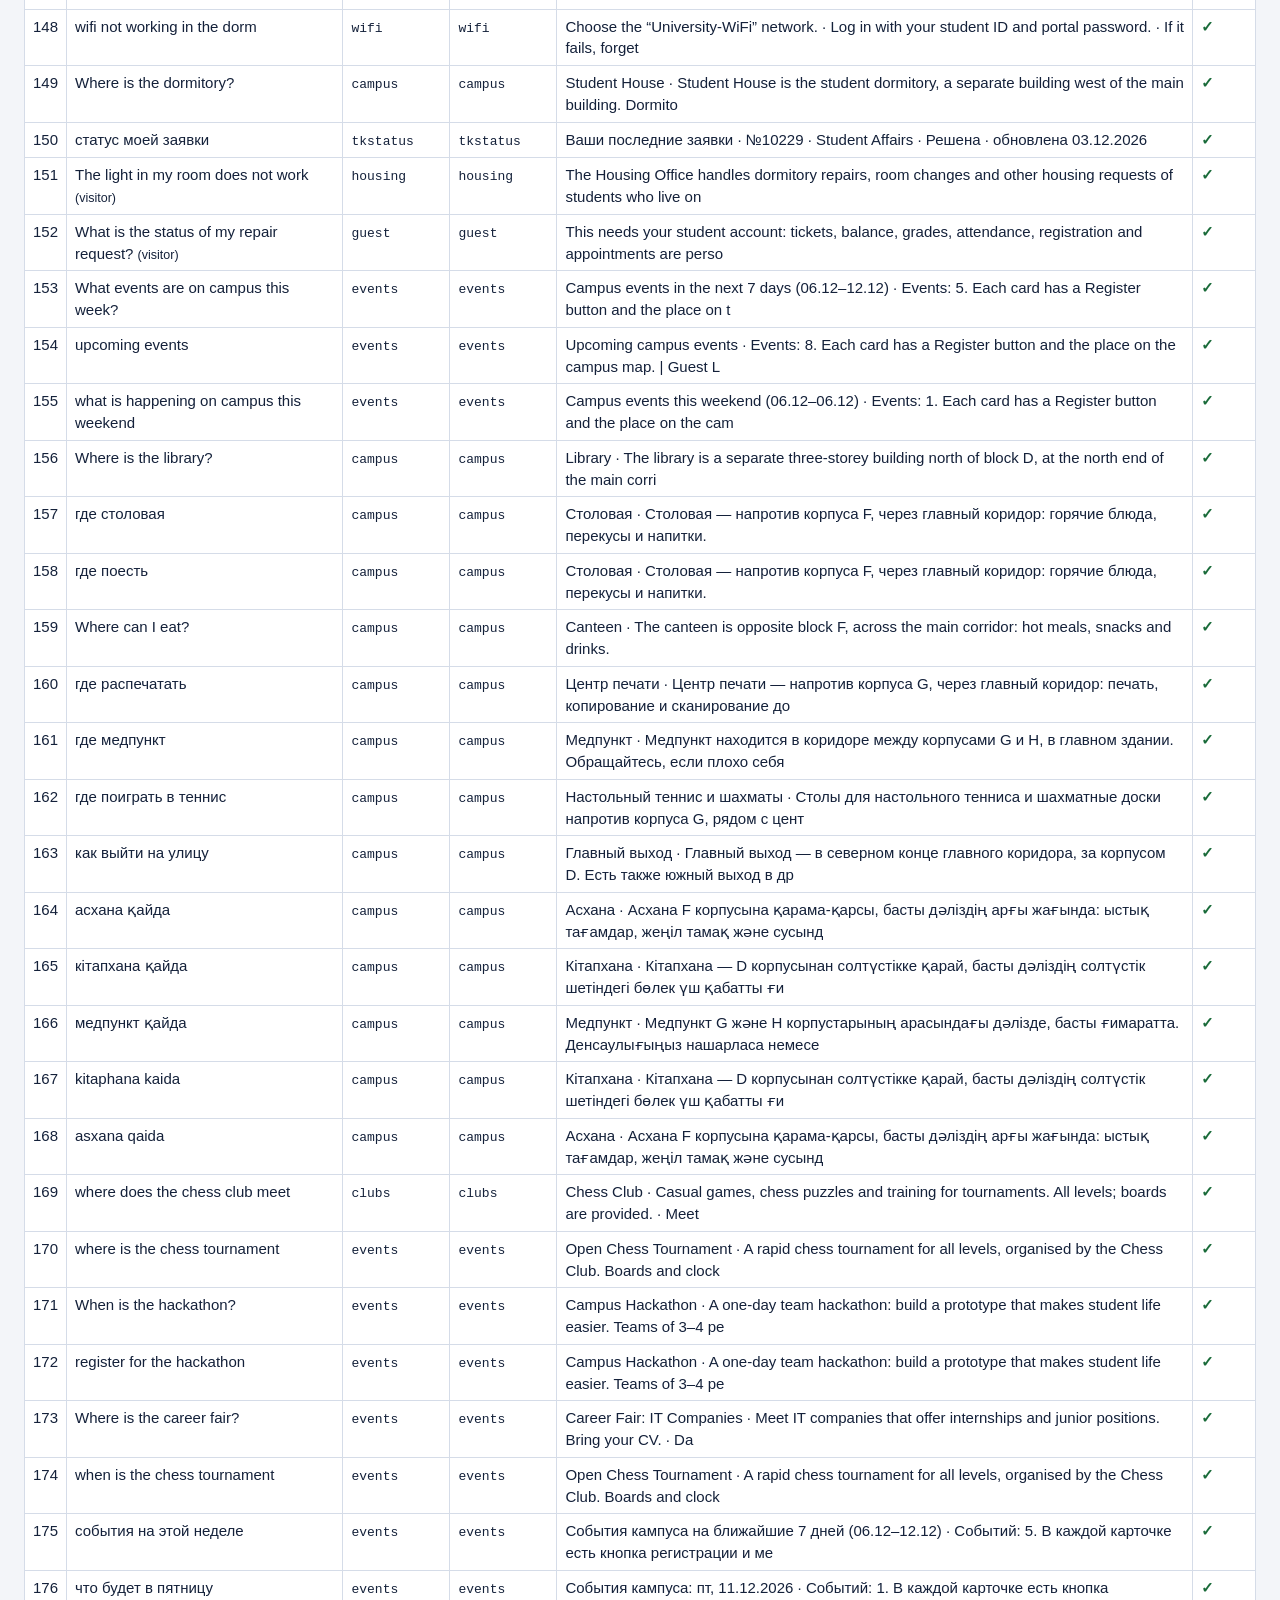
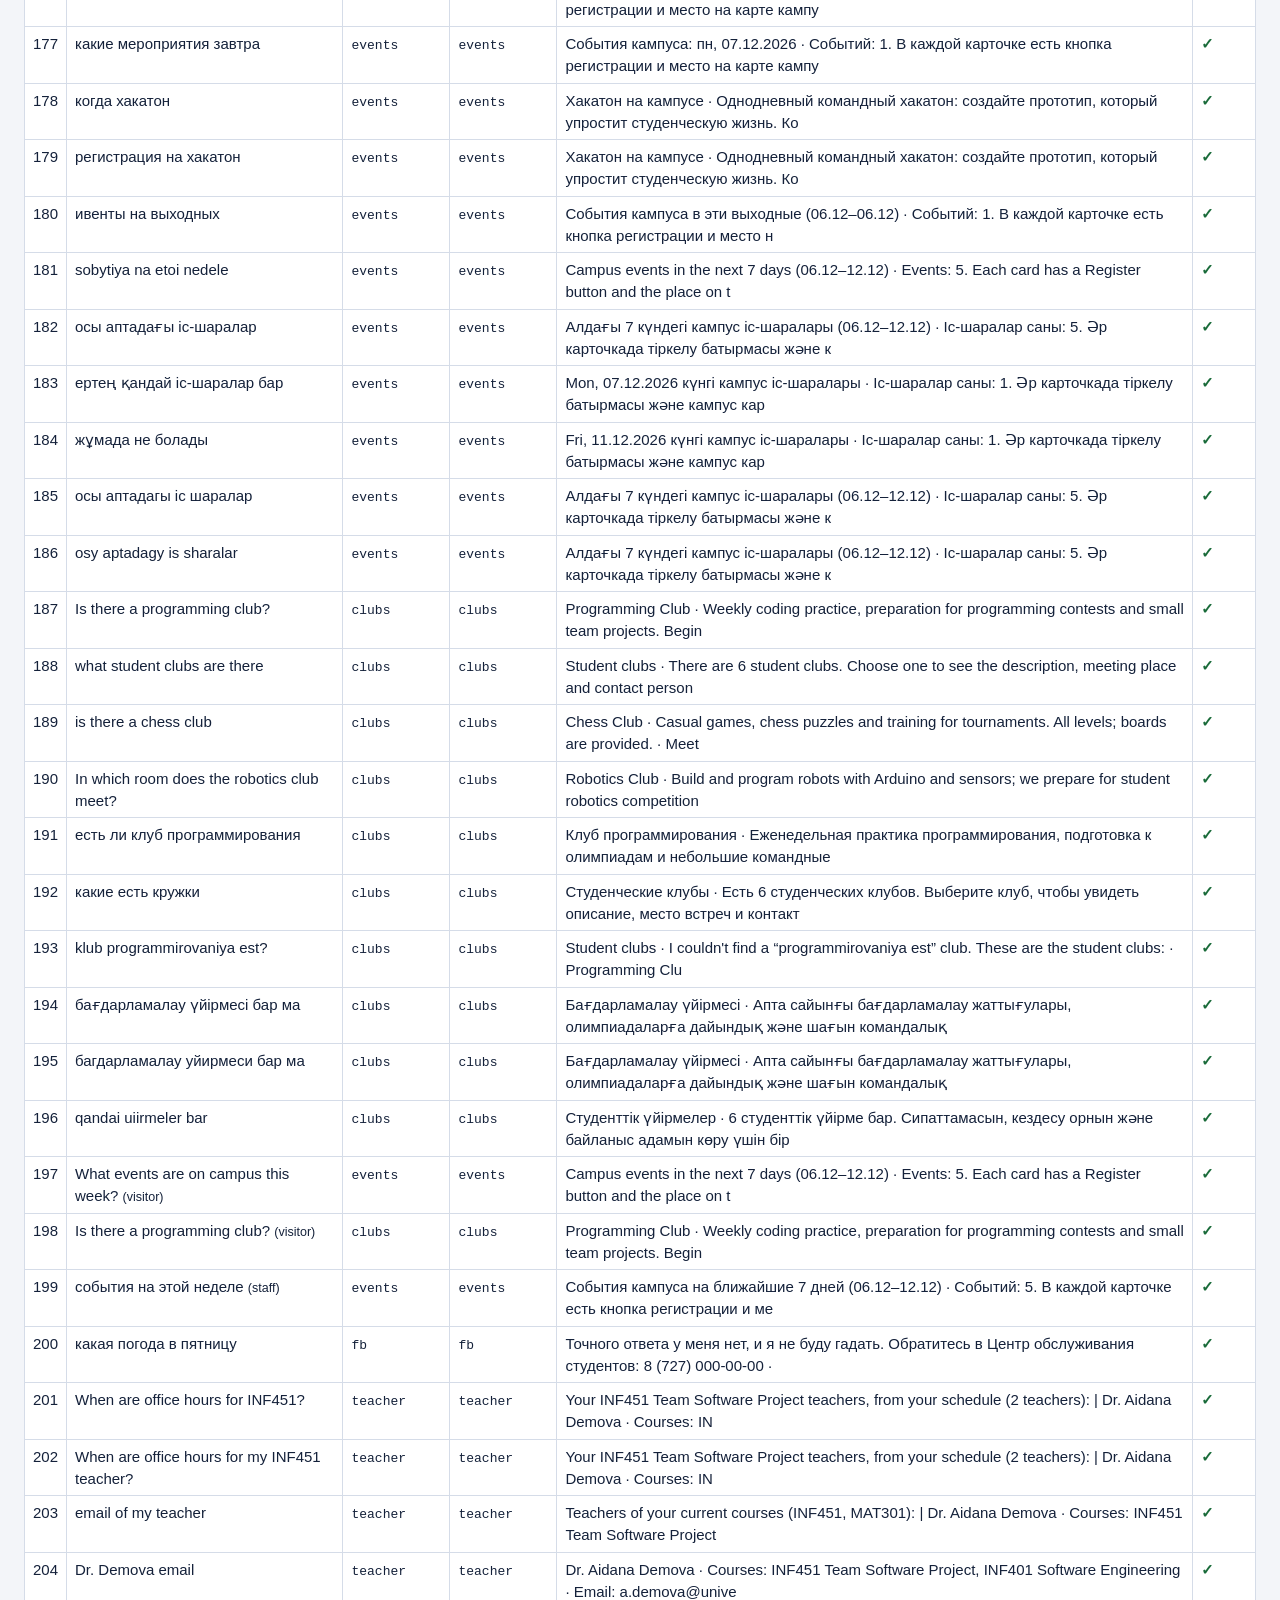
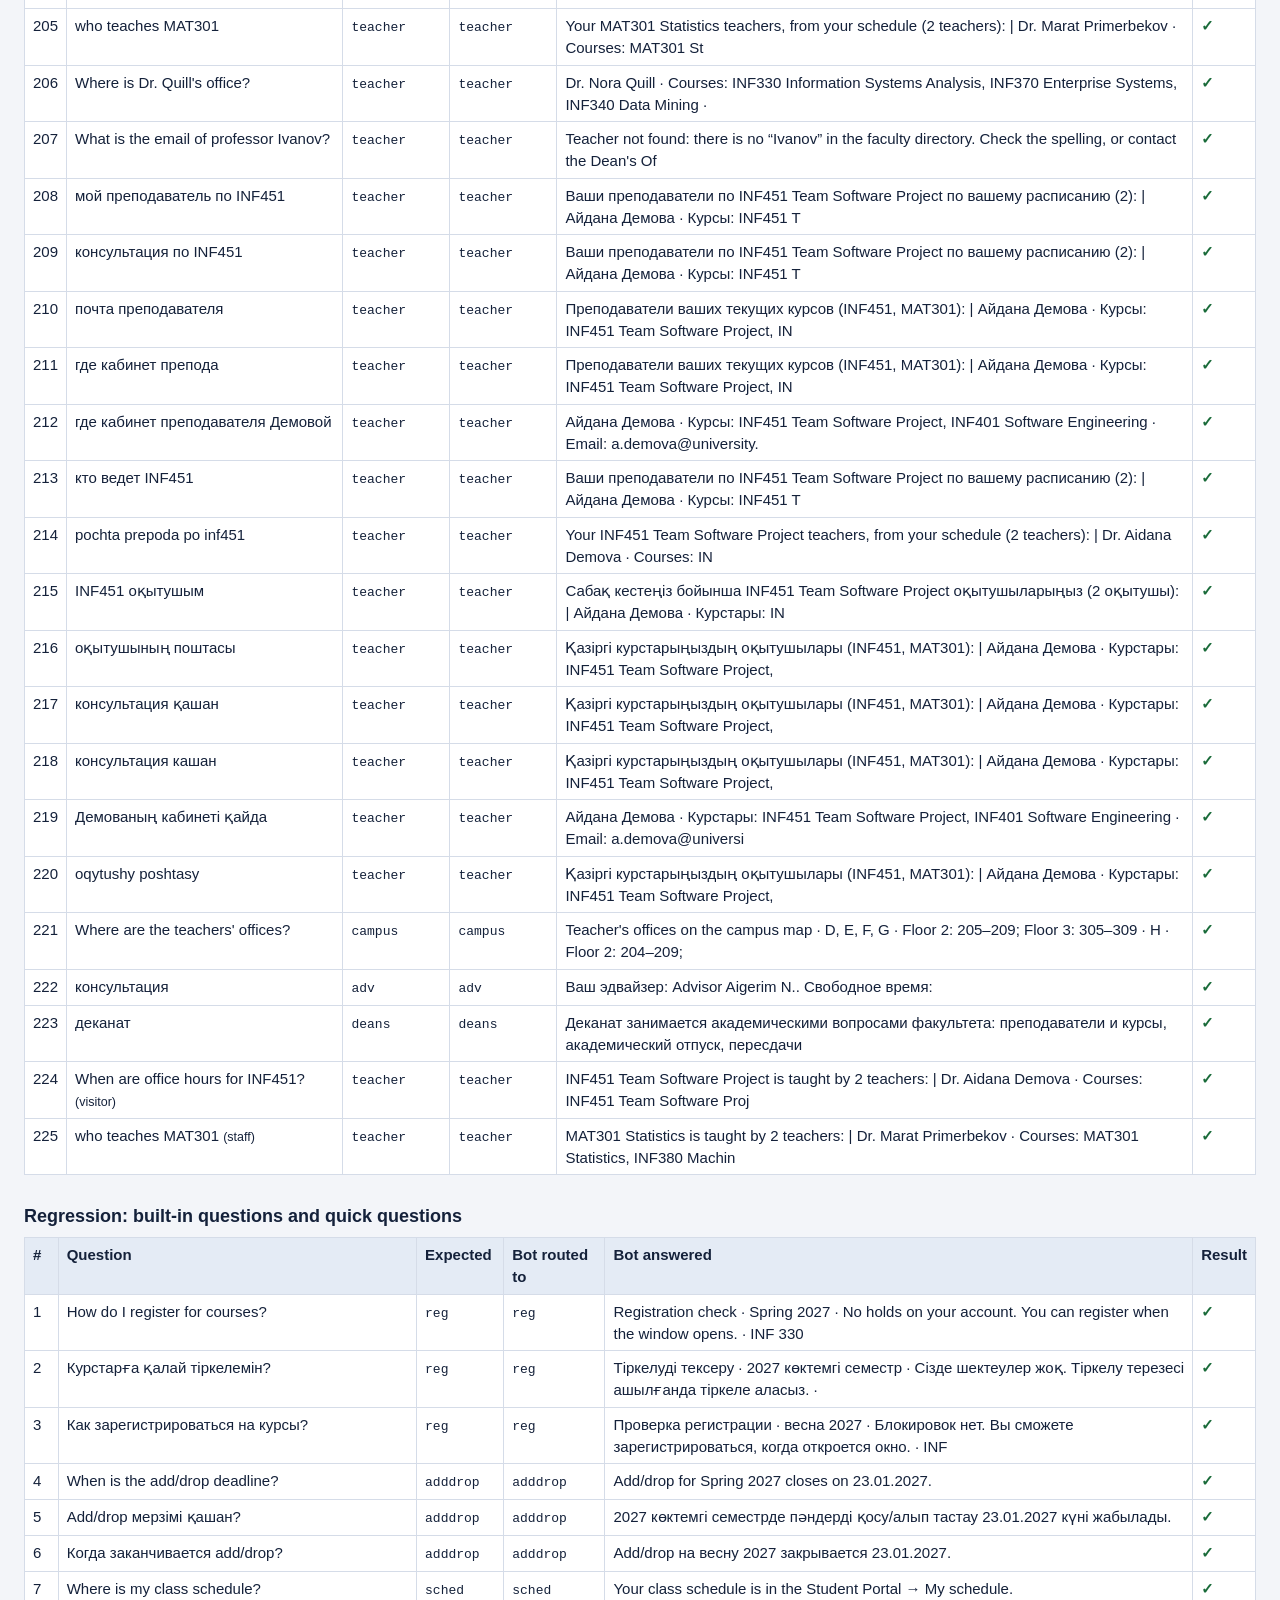
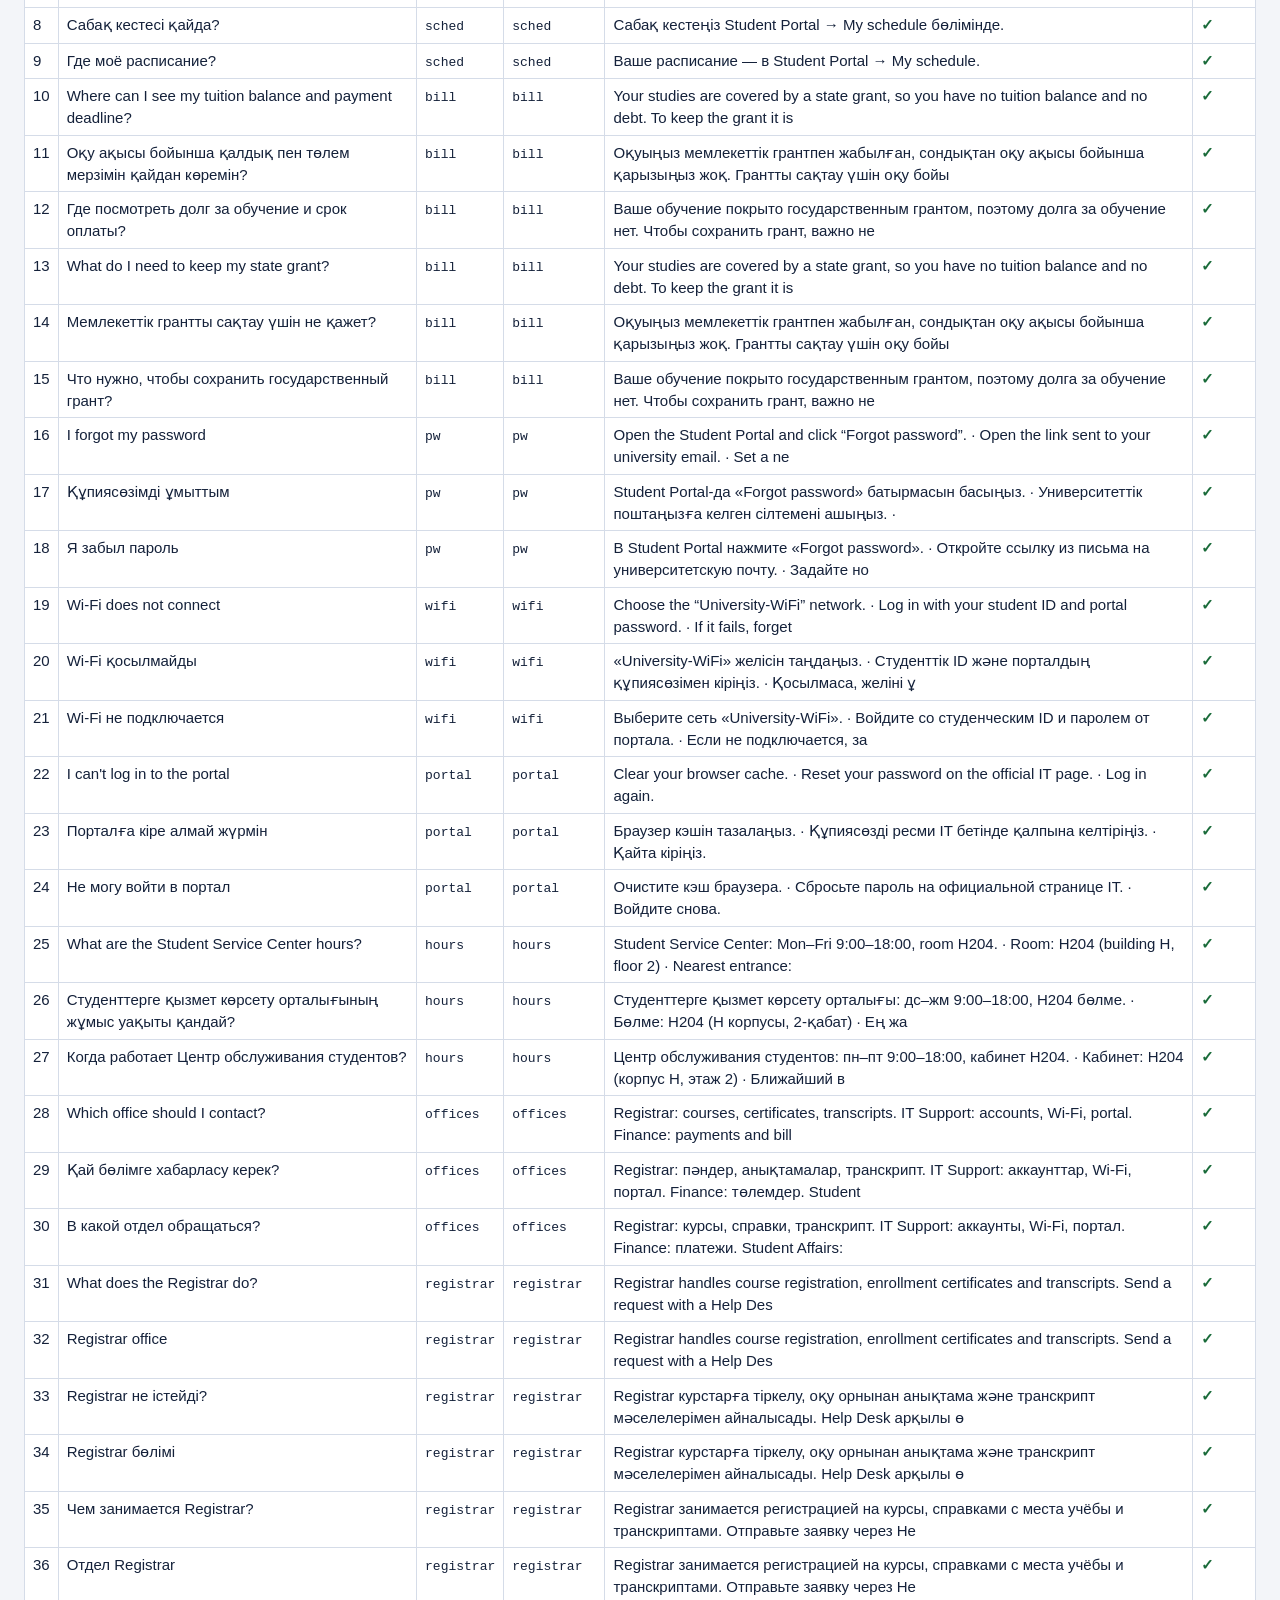
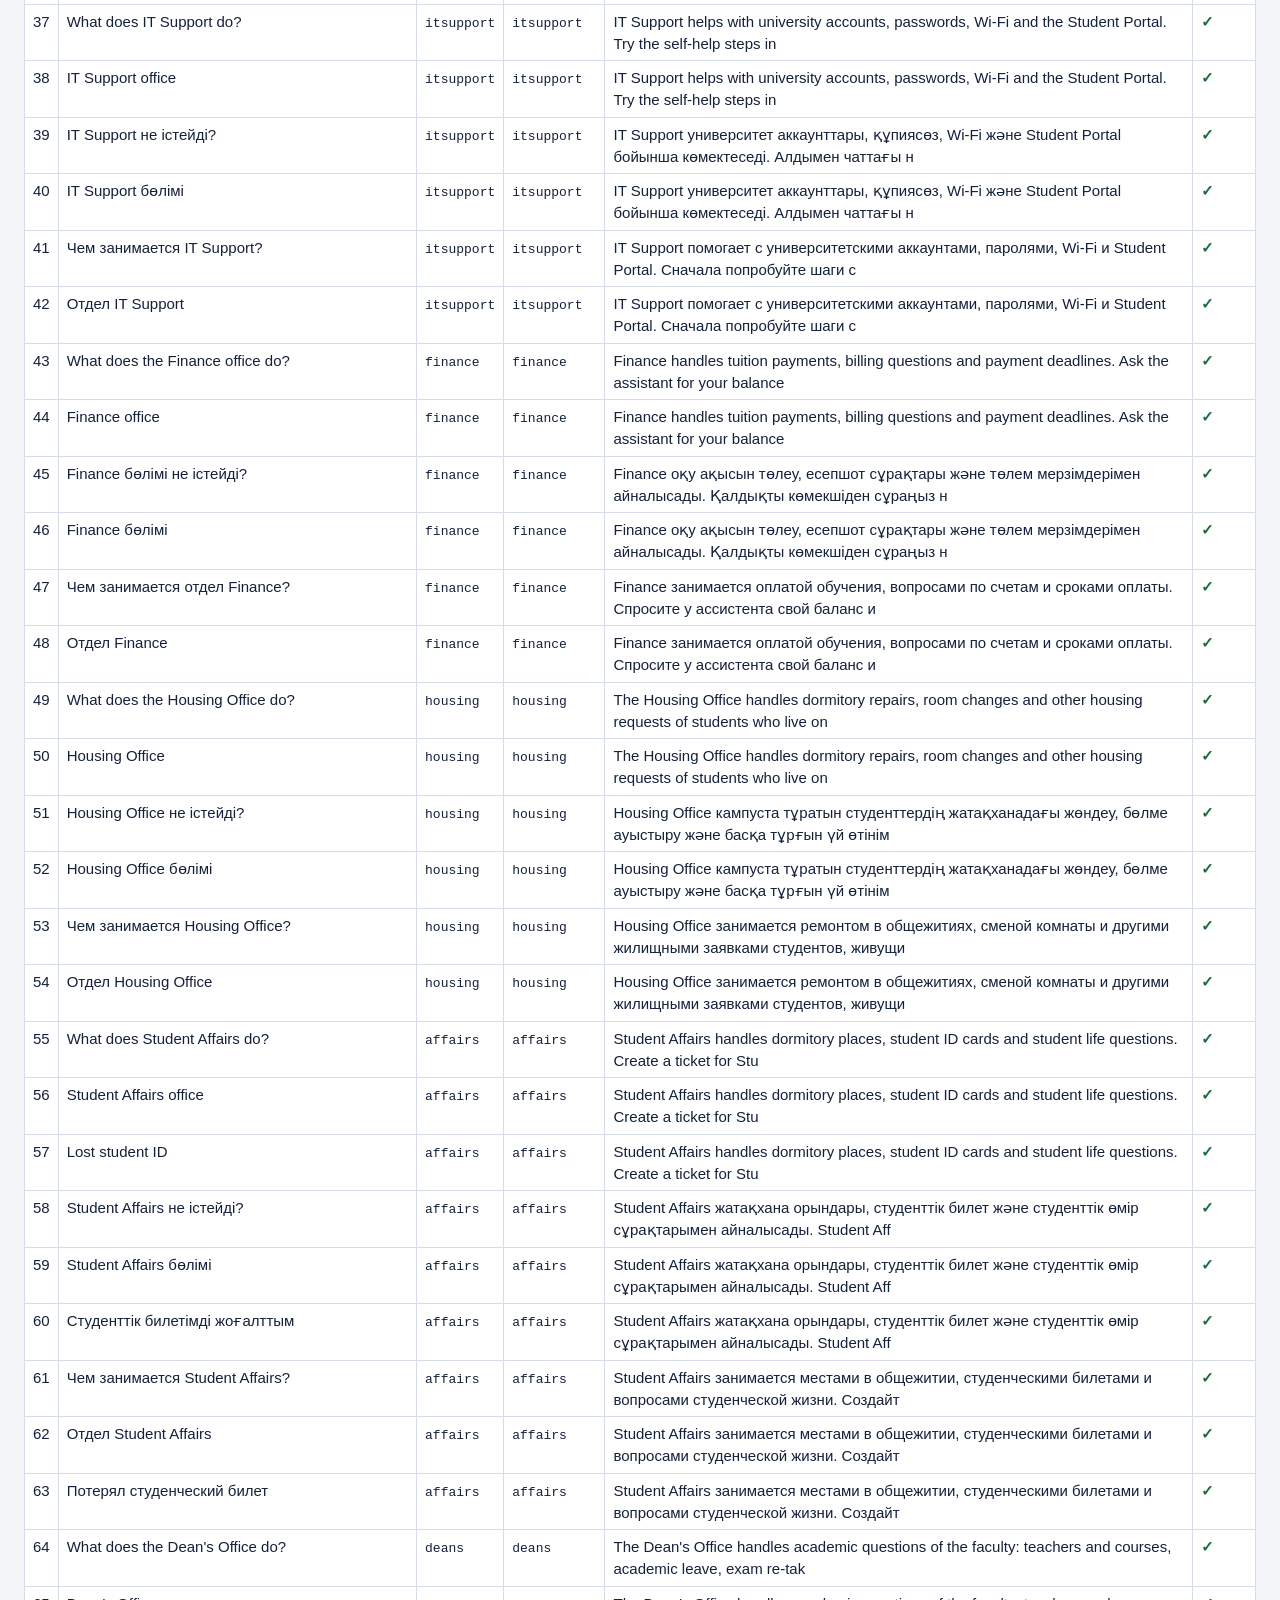
==== commit fafa0a49: "Campus map: entrances and exits, rooms across the corridor, no journalism school Small entrances bet" ====
--- a/tests/nlu-test.html
+++ b/tests/nlu-test.html
@@ -325,29 +325,36 @@
  check('US11 no reminder for a grant student',()=>{st.notes=[];U=ACCOUNTS['249900002'];at(2026,11,6,9);payReminder();return st.notes.length===0}),
  check('US11 "Stop sending me reminders" turns them off and none arrive',()=>{st.notes=[];const a=run('Stop sending me reminders');U=ACCOUNTS['249900002'];const off=!remOn();U=ACCOUNTS['249900004'];setRem(false);at(2026,11,6,9);payReminder();const none=st.notes.length===0;setRem(true);U=ACCOUNTS['249900002'];setRem(true);return off&&none&&has(a.said,'turned off')||a.said}),
  check('US11 "включи напоминания" turns them on',()=>{U=ACCOUNTS['249900002'];setRem(false);run('включи напоминания');U=ACCOUNTS['249900002'];return remOn()}),
- check('US13 room card shows the nearest entrance and a map button',()=>{const a=run('Where is room F305?').said;return has(a,'Nearest entrance: south entrance')&&lastO.acts.length===1||a}),
+ check('US13 room card shows the nearest entrance and a map button',()=>{const a=run('Where is room F305?').said;return has(a,'Nearest entrance: small entrances between blocks E and F or F and G')&&lastO.acts.length===1||a}),
  check('Map: "where" questions about services and buildings reach the right place (EN / RU / KK, slang, transliteration)',()=>{
    const W=[['Where is the library?','library'],['где библиотека','library'],['кітапхана қайда','library'],['kitaphana kaida','library'],
      ['где столовая','canteen'],['где поесть','canteen'],['Where can I eat?','canteen'],['асхана қайда','canteen'],['asxana qaida','canteen'],
      ['где магазин','market'],['where is the market','market'],['где распечатать','print'],['Where can I print?','print'],['қайда басып шығаруға болады','print'],
      ['где медпункт','medical'],['медпункт қайда','medical'],['where is the medical point','medical'],['где поиграть в теннис','tennis'],['where can I play chess','tennis'],
-     ['как выйти на улицу','exit'],['How do I get out to the street?','exit'],['көшеге қалай шығамын','exit'],['где главный выход','exit'],
-     ['где общежитие','studenthouse'],['Where is Student House?','studenthouse'],['жатақхана қайда','studenthouse'],['Where is SDU Life?','sdulife'],['где школа журналистики','journalism']];
+     ['как выйти на улицу','mainexit'],['How do I get out to the street?','mainexit'],['көшеге қалай шығамын','mainexit'],['где выход','mainexit'],['где главный выход','mainexit'],['басты шығу қайда','mainexit'],
+     ['где южный выход','southexit'],['where is the exit at the end of the corridor','southexit'],['оңтүстік шығу қайда','southexit'],['где выход напротив корпуса G','gexit'],
+     ['где общежитие','studenthouse'],['Where is Student House?','studenthouse'],['жатақхана қайда','studenthouse'],['Where is SDU Life?','sdulife']];
    for(const [q,id] of W){mapped=null;const a=run(q);if(a.r.k!=='campus'||a.r.c.id!==id)return q+' → '+JSON.stringify(a.r.c||a.r.k);
      lastO.acts[0][1]();if(mapped!==id||!has(a.said,trL('sv.'+id+'.w',detect(q)).split(',')[0]))return q+' → '+a.said}
    return true}),
  check('Map: answers in the language of the question with where the place is',()=>{const a=run('асхана қайда').said,b=run('где медпункт').said,c=run('Where can I print?').said;
    return has(a,'F корпусына қарама-қарсы')&&has(b,'между корпусами G и H')&&has(c,'opposite block G')||a+' / '+b+' / '+c}),
  check('Map: "где кабинет F305" → room card as before plus what is nearby (canteen opposite F)',()=>{const a=run('где кабинет F305').said;return has(a,'Корпус: F')&&has(a,'Этаж: 3')&&has(a,'Рядом: Столовая (напротив корпуса F')&&has(a,'Магазин')||a}),
- check('Map: nearest entrance of blocks G and H is the main exit; D104 card names the Library and barrels B1, B2 nearby',()=>{const g=run('Where is G205?').said,h=run('Where is H203?').said,d=run('Where is D104?').said;
-   return has(g,'Nearest entrance: main exit, across the corridor from block G')&&has(h,'Nearest entrance: main exit opposite block G')&&has(d,'Library (north of block D')&&has(d,'barrels B1, B2 (opposite block D')||g+' / '+h+' / '+d}),
- check('Map: barrels are placed as in reality: A at the Journalism school, B opposite D, C opposite E',()=>{const a=run('Where is A1?').said,b=run('где B2').said,c=run('C1 қайда').said;
-   return has(a,'next to the Journalism school')&&has(b,'напротив корпуса D')&&has(c,'E корпусына қарама-қарсы')||a+' / '+b+' / '+c}),
+ check('Map: nearest entrances are the small entrances between neighbouring blocks; D104 card names the Library and barrels B1, B2 nearby',()=>{const g=run('Where is G205?').said,h=run('Where is H203?').said,d=run('Where is D104?').said,i=run('I102 қайда').said;
+   return has(g,'Nearest entrance: small entrances between blocks F and G or G and H')&&has(h,'between blocks G and H or H and I')&&has(d,'Nearest entrance: small entrance between blocks D and E')&&has(i,'H және I корпустарының арасындағы шағын кіреберіс')&&has(d,'Library (north of block D')&&has(d,'barrels B1, B2 (opposite block D')||g+' / '+h+' / '+d}),
+ check('Map: barrels are placed as in reality: A at the north end, B opposite D, C opposite E',()=>{const a=run('Where is A1?').said,b=run('где B2').said,c=run('C1 қайда').said;
+   return has(a,'at the north end of the campus')&&has(b,'напротив корпуса D')&&has(c,'E корпусына қарама-қарсы')||a+' / '+b+' / '+c}),
  check('Map: a place that is not on the map (gym) is not invented',()=>{const a=run('Where is the gym?').said;return has(a,'not on the campus map')||a}),
- check('Map: 10 places are knowledge base entries in three languages, with no opening hours and no phone',()=>{const e=PLACES.map(id=>st.kb.find(x=>x.id==='p-'+id));
-   return e.length===10&&e.every(x=>x&&x.kind==='place'&&LANGS.every(l=>kbData(x).q[l].length&&kbData(x).a[l])&&!/\d{1,2}:\d\d|\+?\d[\d ()-]{6,}\d/.test(JSON.stringify([kbData(x).q,kbData(x).a])))}),
+ check('Map: 11 places are knowledge base entries in three languages, with no opening hours and no phone; no Journalism school',()=>{const e=PLACES.map(id=>st.kb.find(x=>x.id==='p-'+id));
+   return e.length===11&&!PLACES.includes('journalism')&&!st.kb.some(x=>x.id==='p-journalism')&&e.every(x=>x&&x.kind==='place'&&LANGS.every(l=>kbData(x).q[l].length&&kbData(x).a[l])&&!/\d{1,2}:\d\d|\+?\d[\d ()-]{6,}\d/.test(JSON.stringify([kbData(x).q,kbData(x).a])))}),
  check('Map: a description edited by staff in the knowledge base is what the bot answers',()=>{const e=st.kb.find(x=>x.id==='p-market'),v=kbData(e),old=v.a.en;v.a.en='Opposite block F. Test text.';
    const a=run('where is the market').said;v.a.en=old;return has(a,'Test text')||a}),
+ check('Map: H01–H03 and I109–I111, I209–I211, I309–I311 are across the corridor, opposite their block',()=>{const a=run('Where is H02?').said,b=run('где I210').said,c=run('Where is I109?').said,d=run('Where is I102?').said;
+   return ['H01','H02','H03','I109','I110','I111','I209','I210','I211','I309','I310','I311'].every(id=>CAMPUS.get(id).opp)&&has(a,'H02 is a lecture hall across the corridor, opposite block H')&&
+     has(b,'Через коридор, напротив корпуса I')&&has(b,'этаж 2')&&has(c,'opposite block I')&&has(c,'Type: Study room')&&['I109','I209','I309'].every(id=>CAMPUS.get(id).t==='study')&&!has(d,'opposite block I')||a+' / '+b+' / '+c+' / '+d}),
+ check('Map: the main exit is at the north end of the corridor, the south exit at its south end; every block has a small-entrance text',()=>((a,b)=>has(a,'в северном конце главного коридора')&&has(b,'south end of the main corridor'))(run('где главный выход').said,run('where is the south exit').said)&&
+   has(run('Where is D104?').said,'the main exit is at the north end')&&has(run('Where is I102?').said,'the south exit')&&
+   CAMPUS_BLDS.every(b=>LANGS.every(l=>/small entrance|шағын кіреберіс|малы[йе] вход/.test(trL('cm.ent.'+b,l))))),
  check('US13 every building has an entrance in three languages',()=>CAMPUS_BLDS.every(b=>LANGS.every(l=>!trL('cm.ent.'+b,l).startsWith('cm.')))),
  check('Language "мен грантпын ба" gets a Kazakh answer',()=>{const a=run('мен грантпын ба').said;return has(a,'Оқуыңыз')||a}),
  check('Test assistant: staff questions stay out of Analytics',()=>{const n=st.events.length;U=ACCOUNTS.staff;respond(route('I forgot my password'),'en','I forgot my password');return st.events.length===n}),
@@ -417,7 +424,7 @@
    return /^Campus events in the next 7 days \(21.11–27.11\)$/.test(outs[0].title)&&cards.length===5&&has(t,'Guest Lecture')&&has(t,'Python Workshop')&&has(t,'Campus Hackathon')&&has(t,'Career Fair')&&has(t,'Friday Movie Night')&&!has(t,'Chess')&&
      cards.every(o=>o.list.some(x=>/^Date: /.test(x))&&o.list.some(x=>/^Time: \d\d:\d\d–\d\d:\d\d$/.test(x))&&o.list.some(x=>/^Place: /.test(x))&&o.acts[0][0]==='Register'&&o.acts[1][0]==='Show on map')||outs[0].title+' / '+t}),
  check('US21 S1 the card shows the date, time and place of the Hackathon (in 2 days, 10:00–18:00, I210)',()=>{at(2026,11,21,10);run('What events are on campus this week?');const o=outs.find(x=>x.title==='Campus Hackathon');
-   return /^Date: Mon, 23.11.2026$/.test(o.list[0])&&o.list[1]==='Time: 10:00–18:00'&&o.list[2]==='Place: I210 (lecture hall, building I, floor 2)'||o.list.join(' | ')}),
+   return /^Date: Mon, 23.11.2026$/.test(o.list[0])&&o.list[1]==='Time: 10:00–18:00'&&o.list[2]==='Place: I210 (lecture hall, opposite block I, floor 2)'||o.list.join(' | ')}),
  check('US21 S1 Russian "события на этой неделе" and Kazakh "осы аптадағы іс-шаралар" answer in their language',()=>{at(2026,11,21,10);const a=run('события на этой неделе').said,b=run('осы аптадағы іс-шаралар').said;
    return has(a,'События кампуса на ближайшие 7 дней')&&has(a,'Хакатон на кампусе')&&has(a,'Место: I210')&&has(b,'Алдағы 7 күндегі')&&has(b,'Кампус хакатоны')||a.slice(0,200)+' / '+b.slice(0,200)}),
  check('US21 "что будет в пятницу" → the events of the coming Friday (27.11) only',()=>{at(2026,11,21,10);const a=run('что будет в пятницу').said,cards=outs.slice(1);
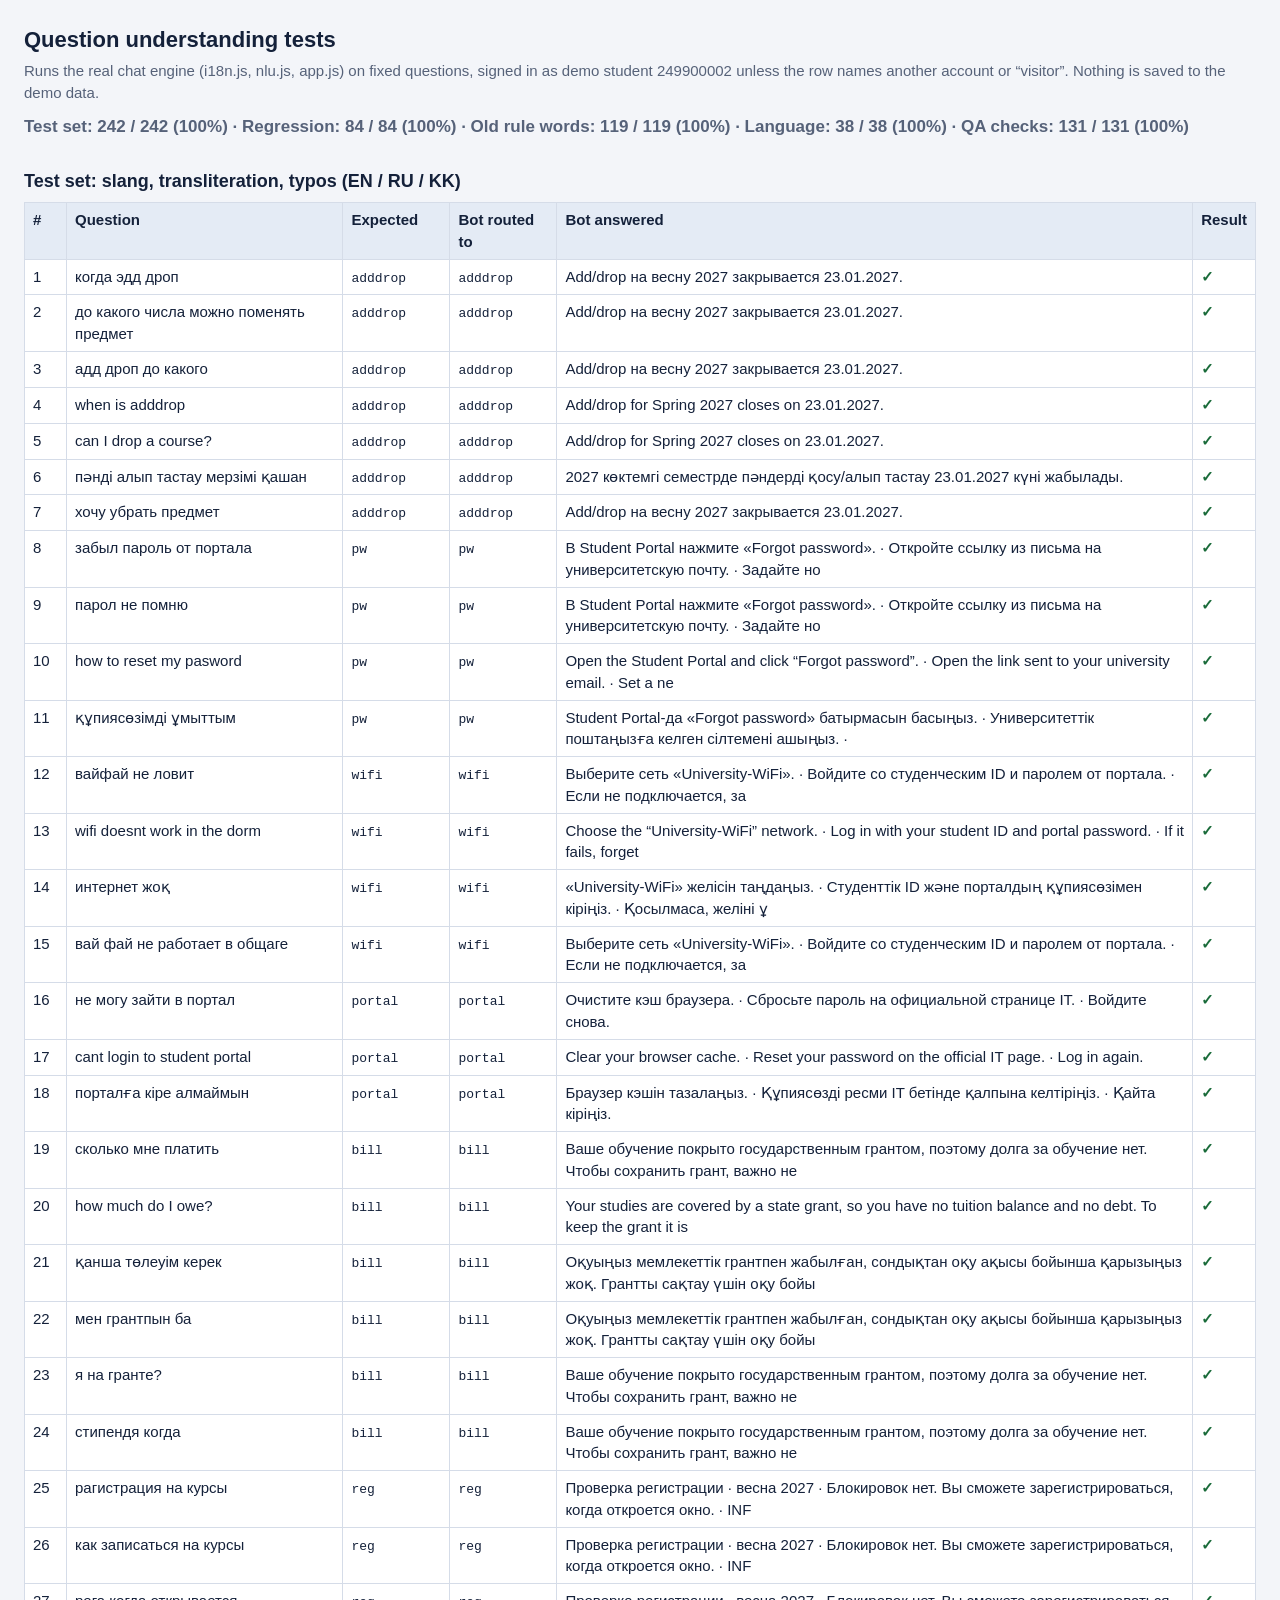
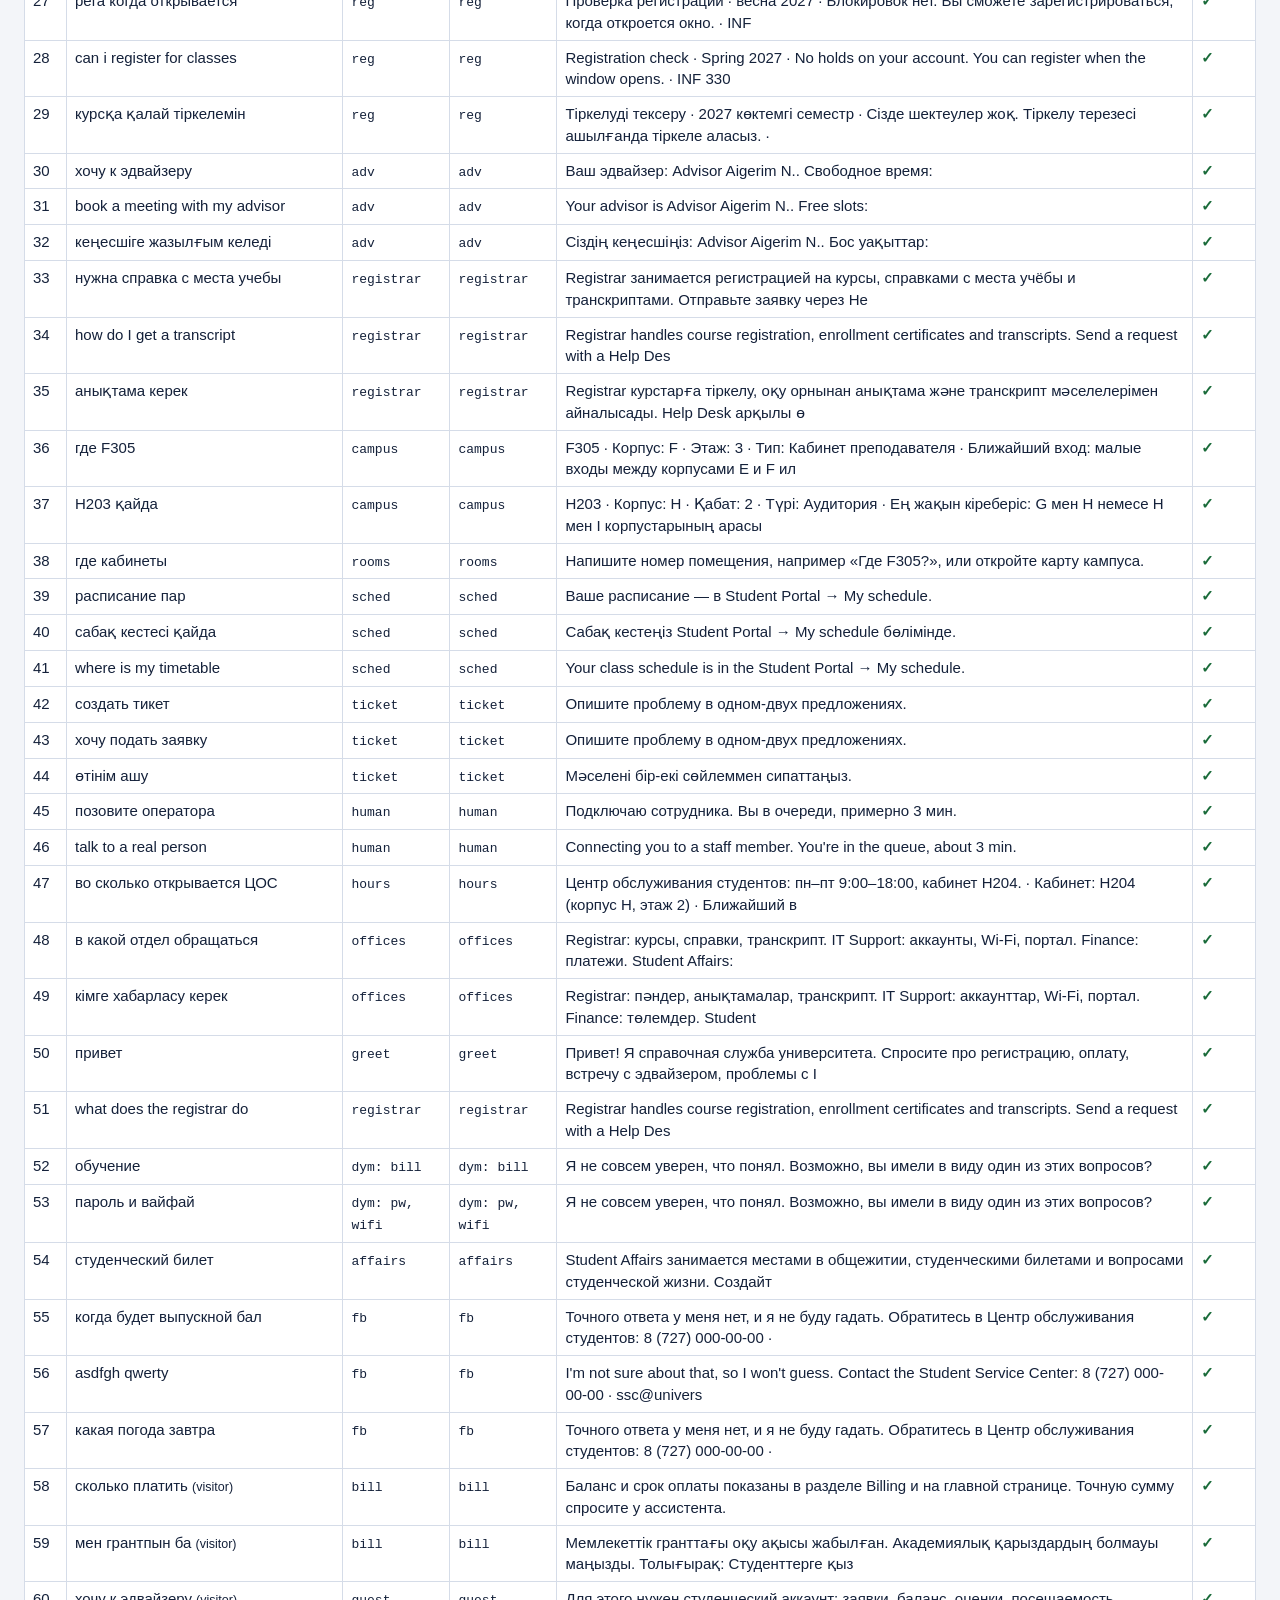
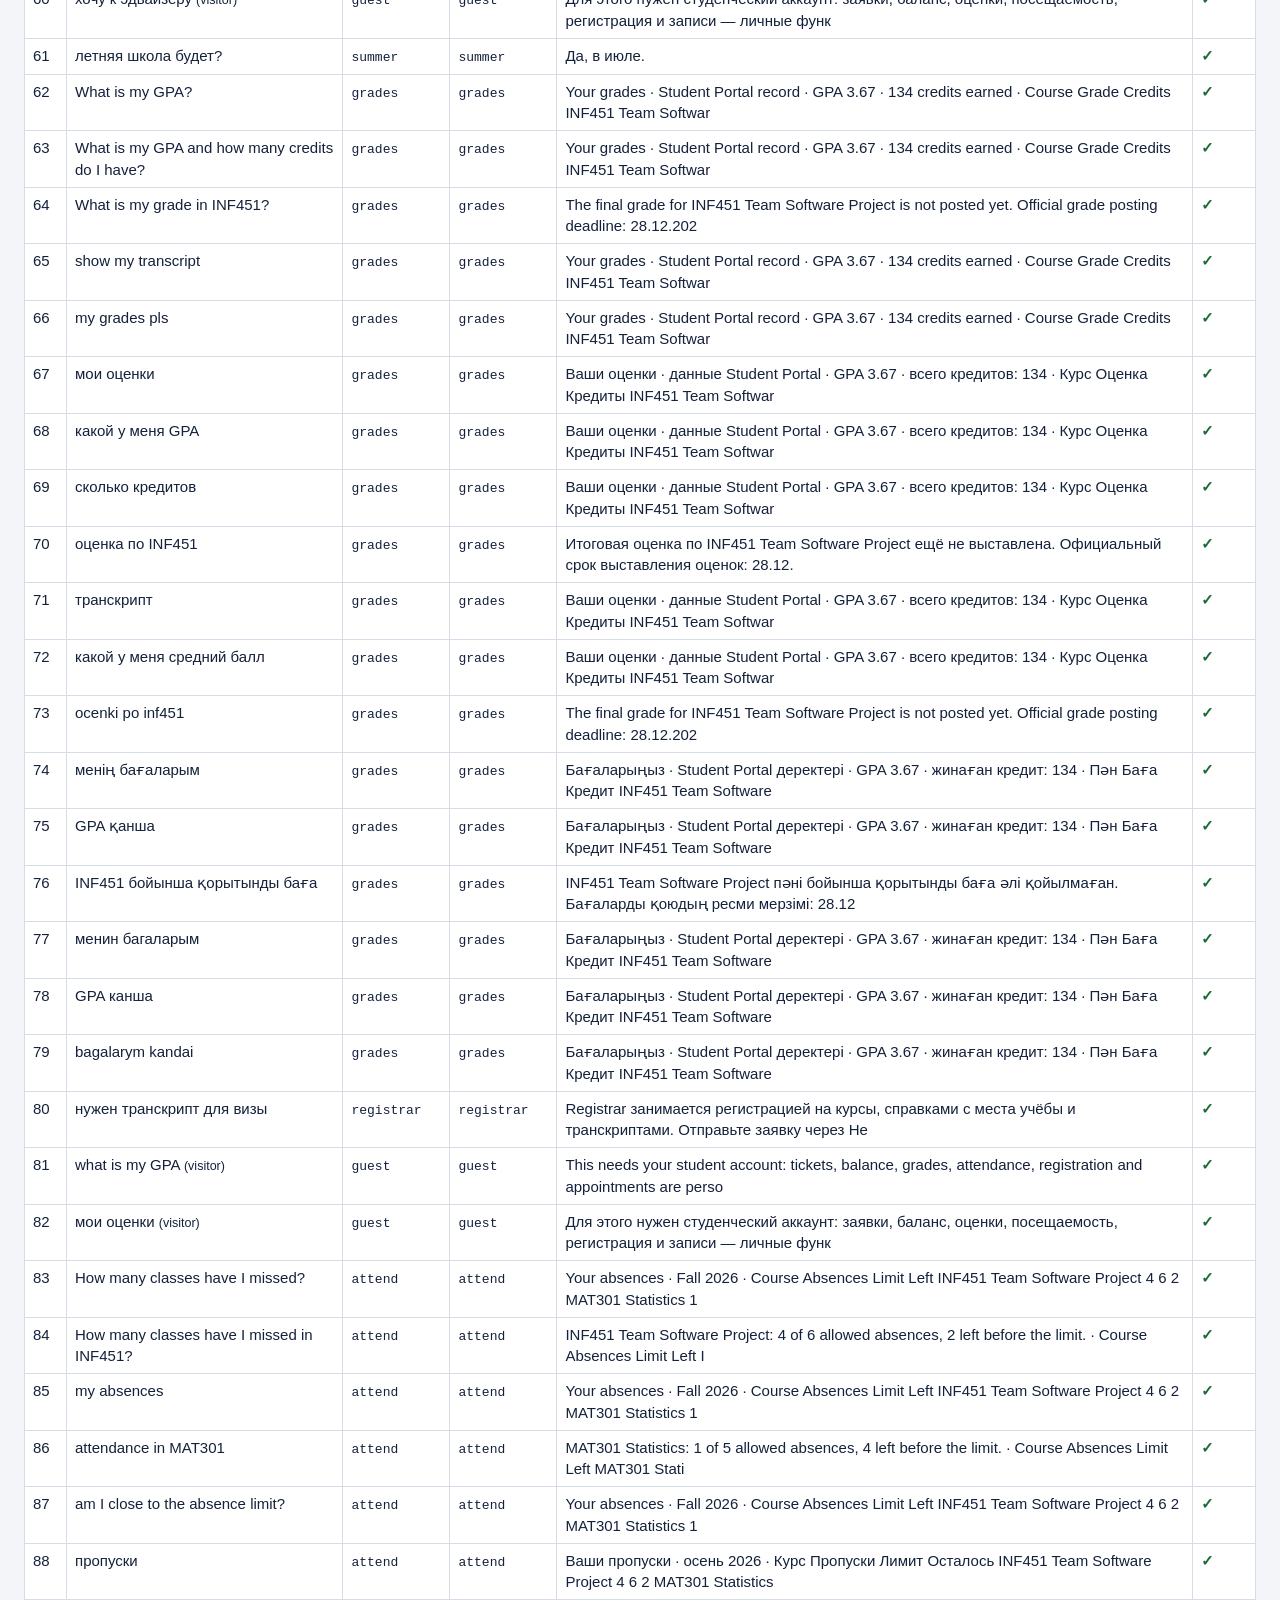
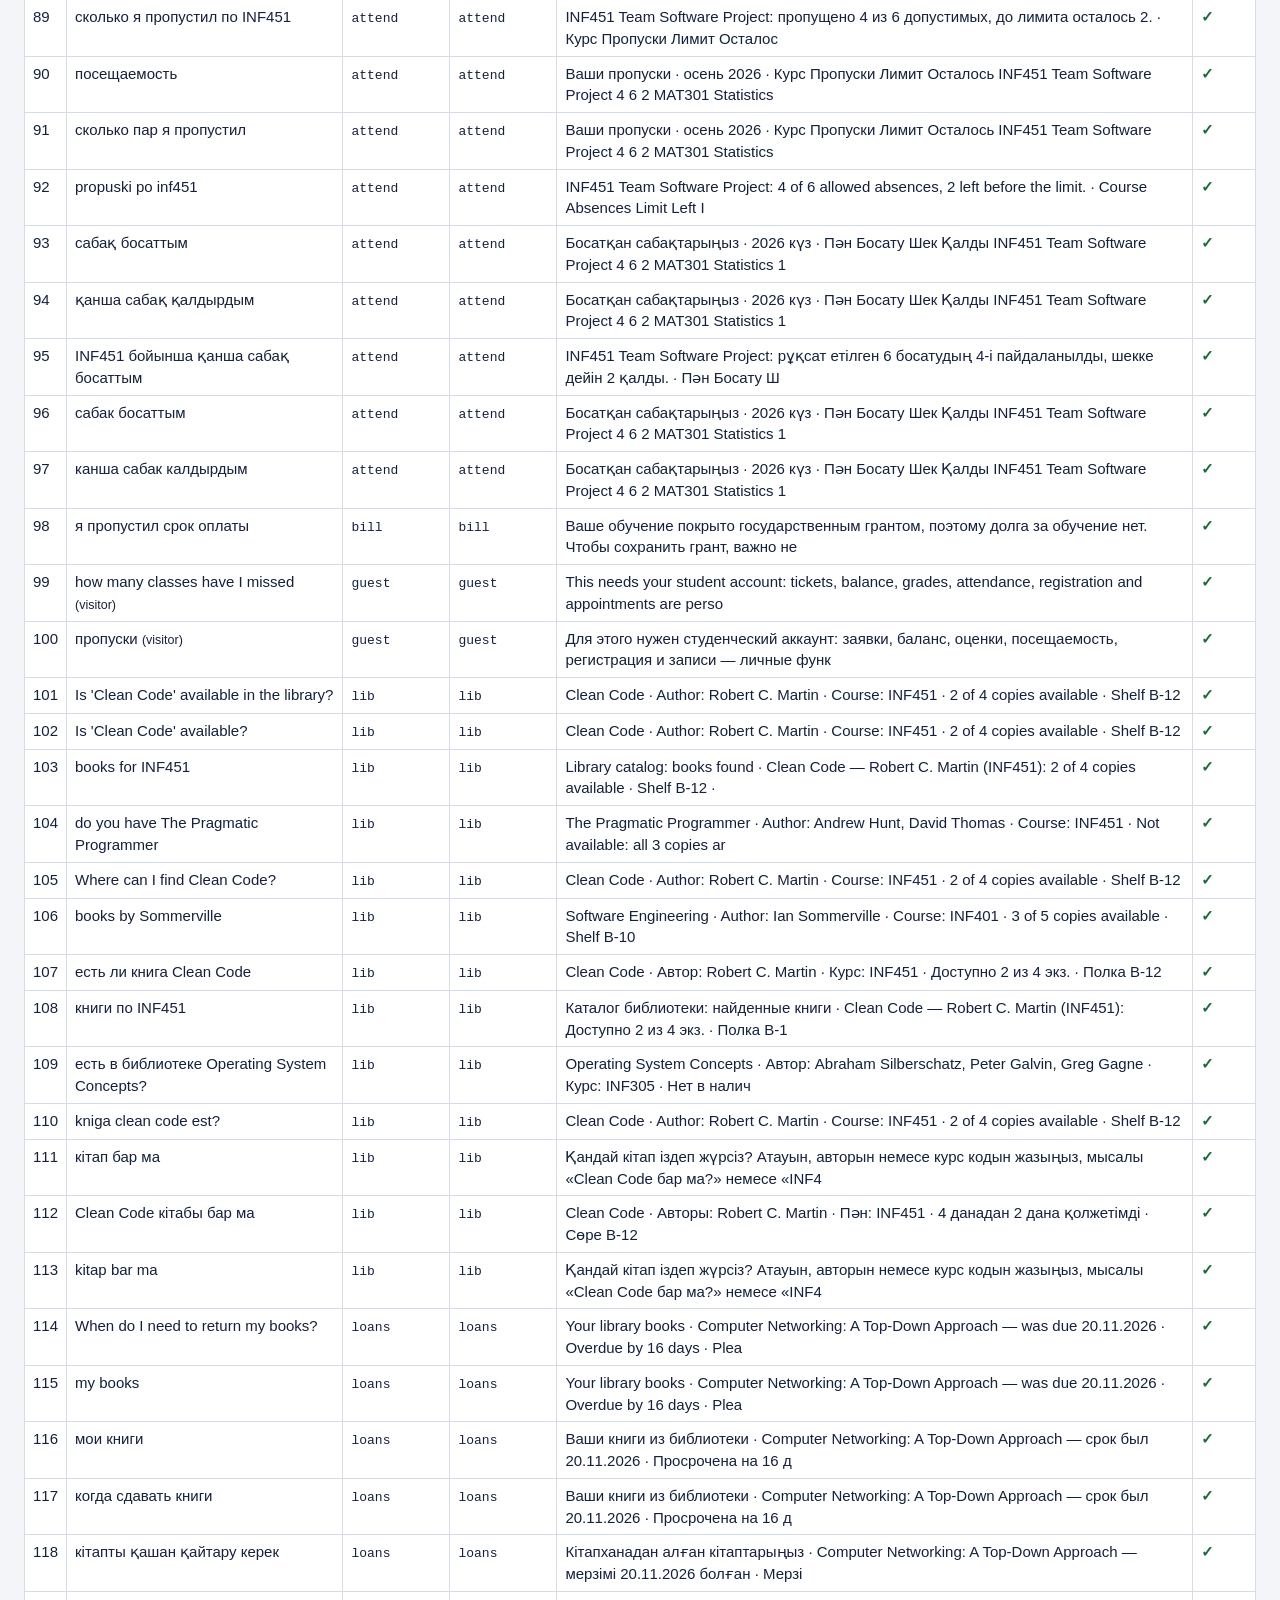
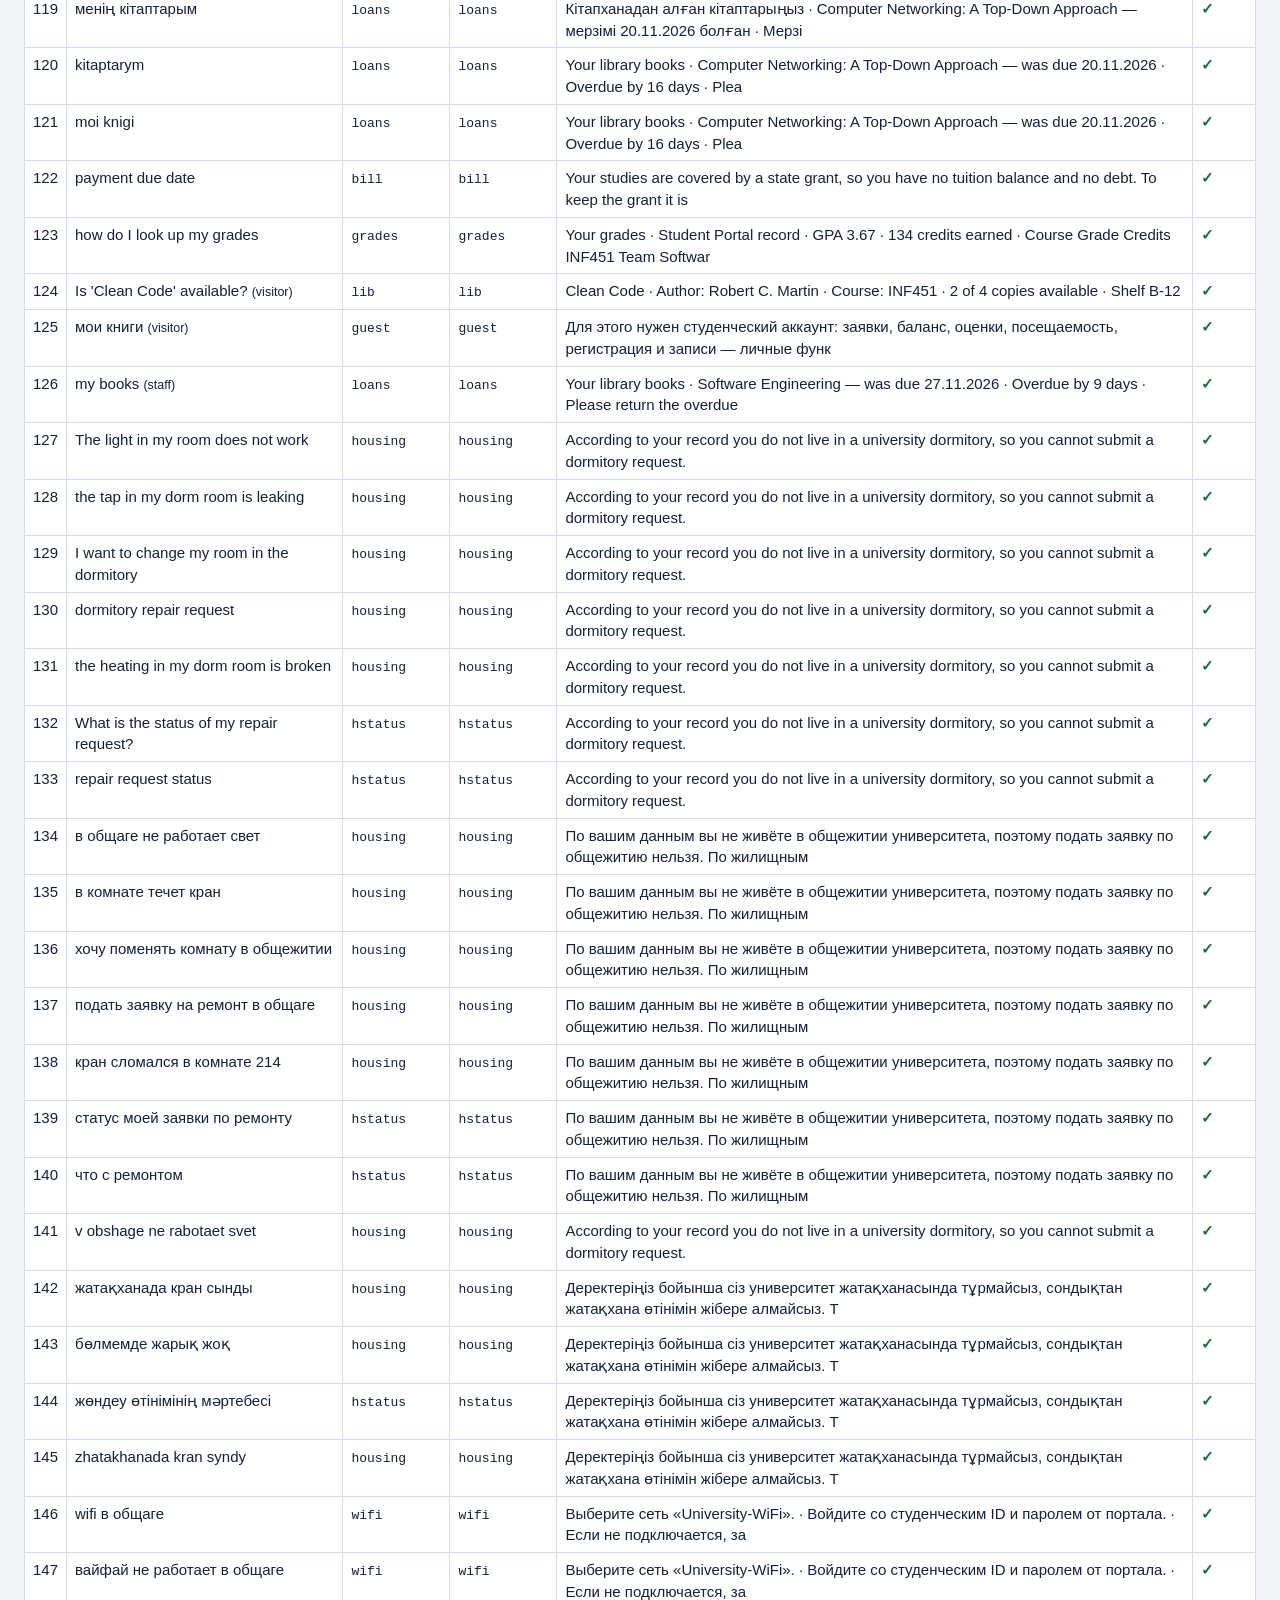
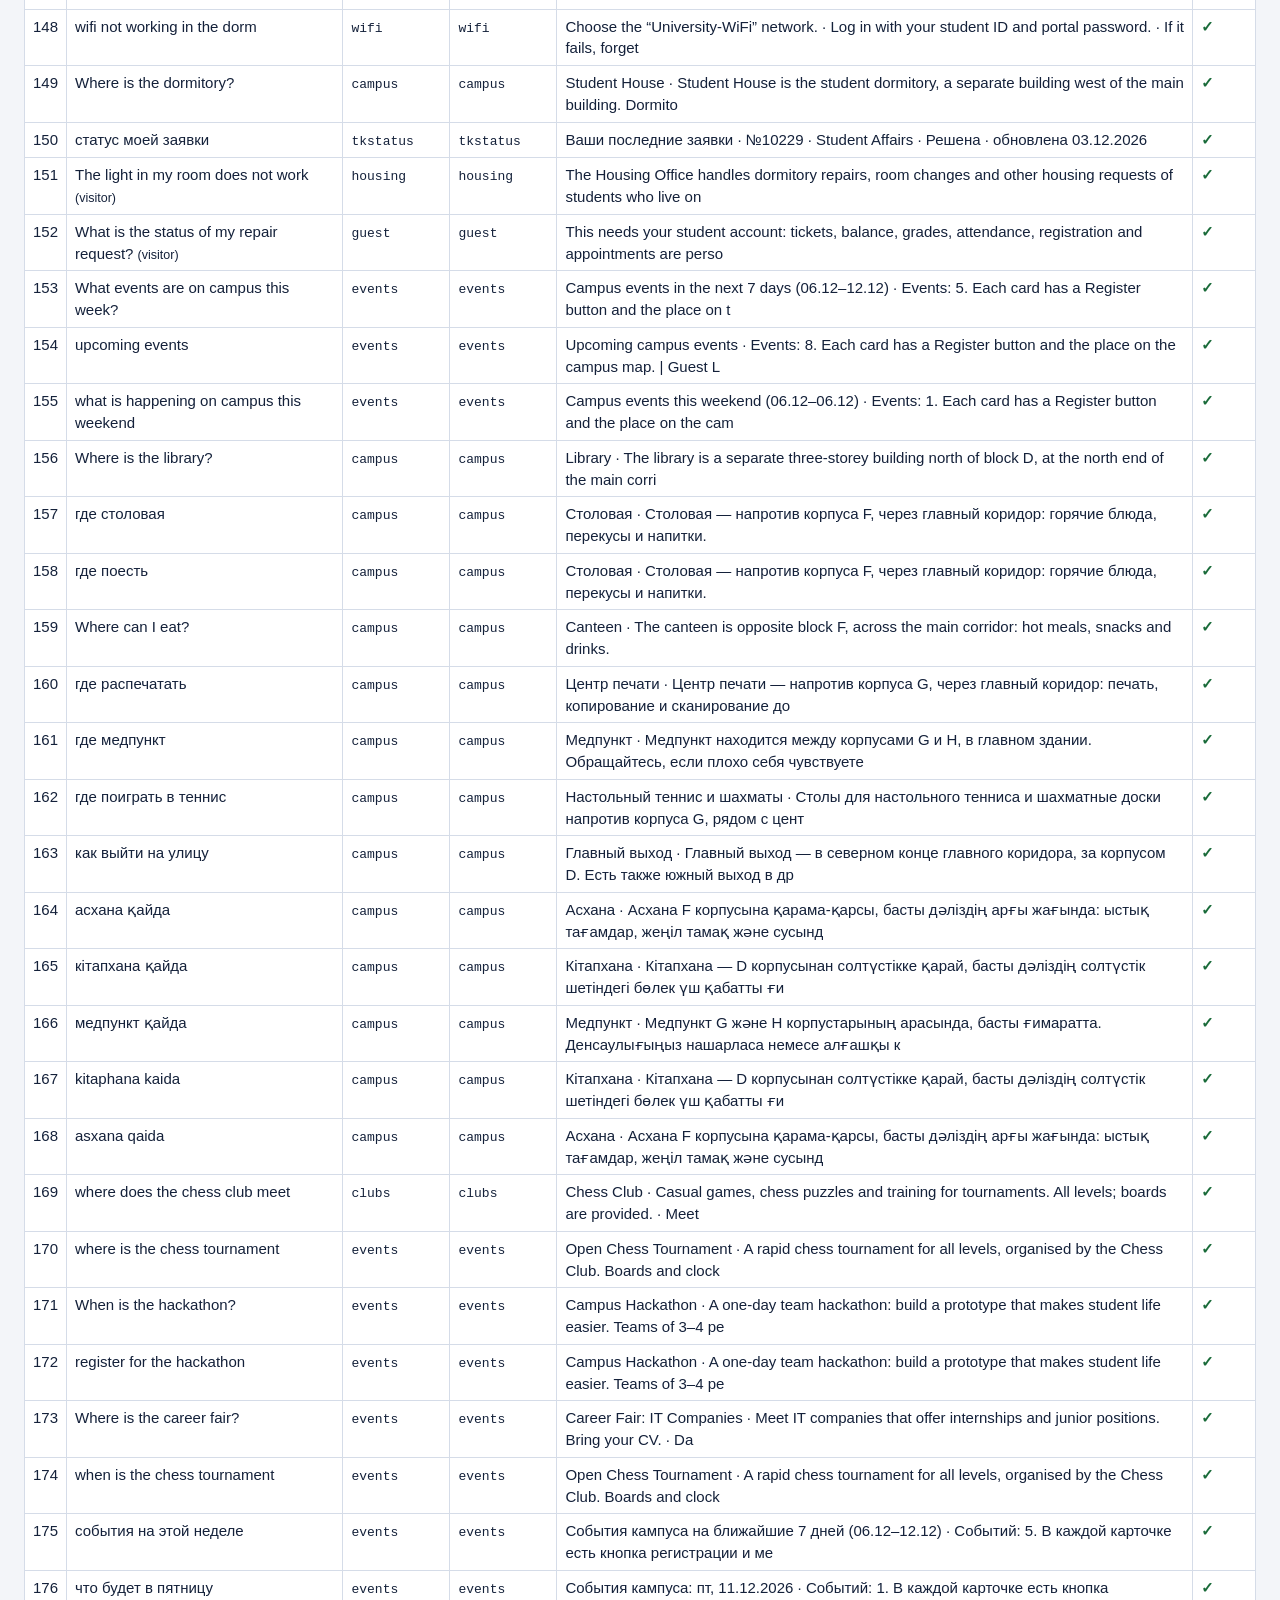
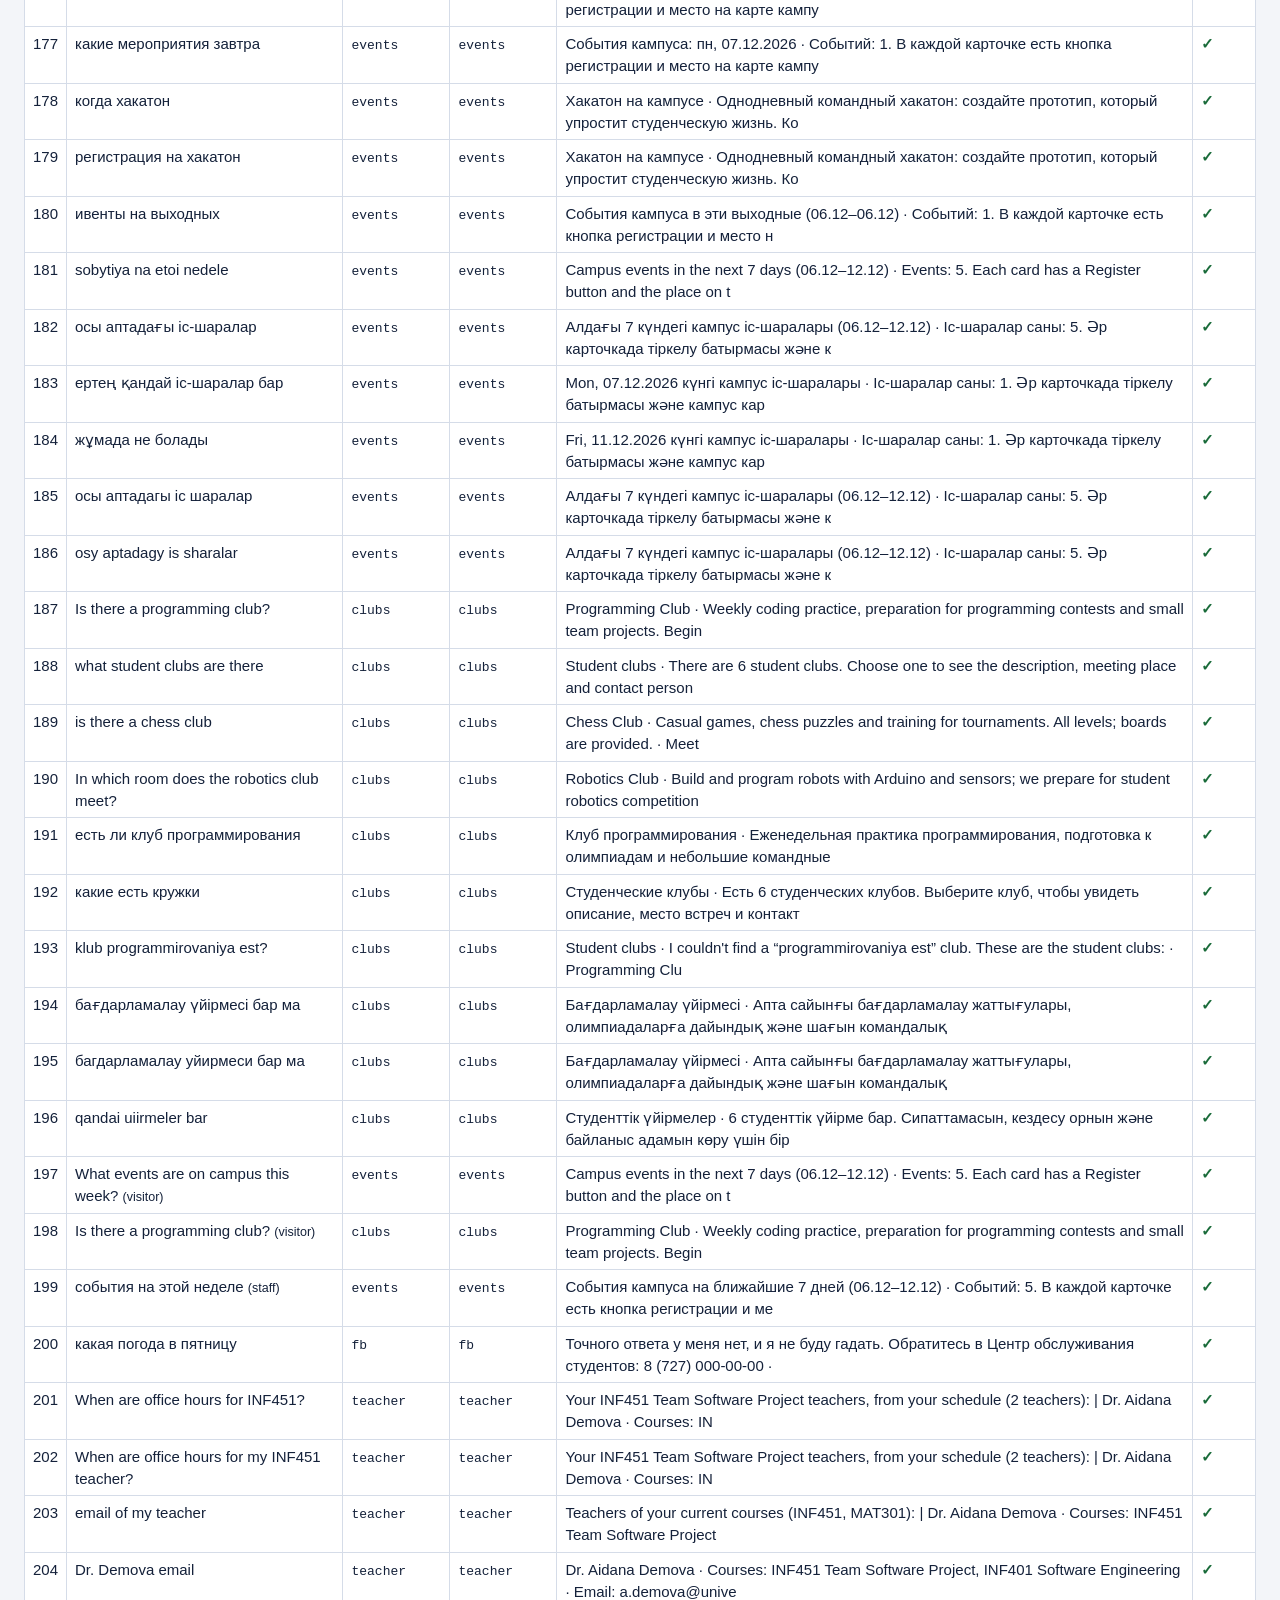
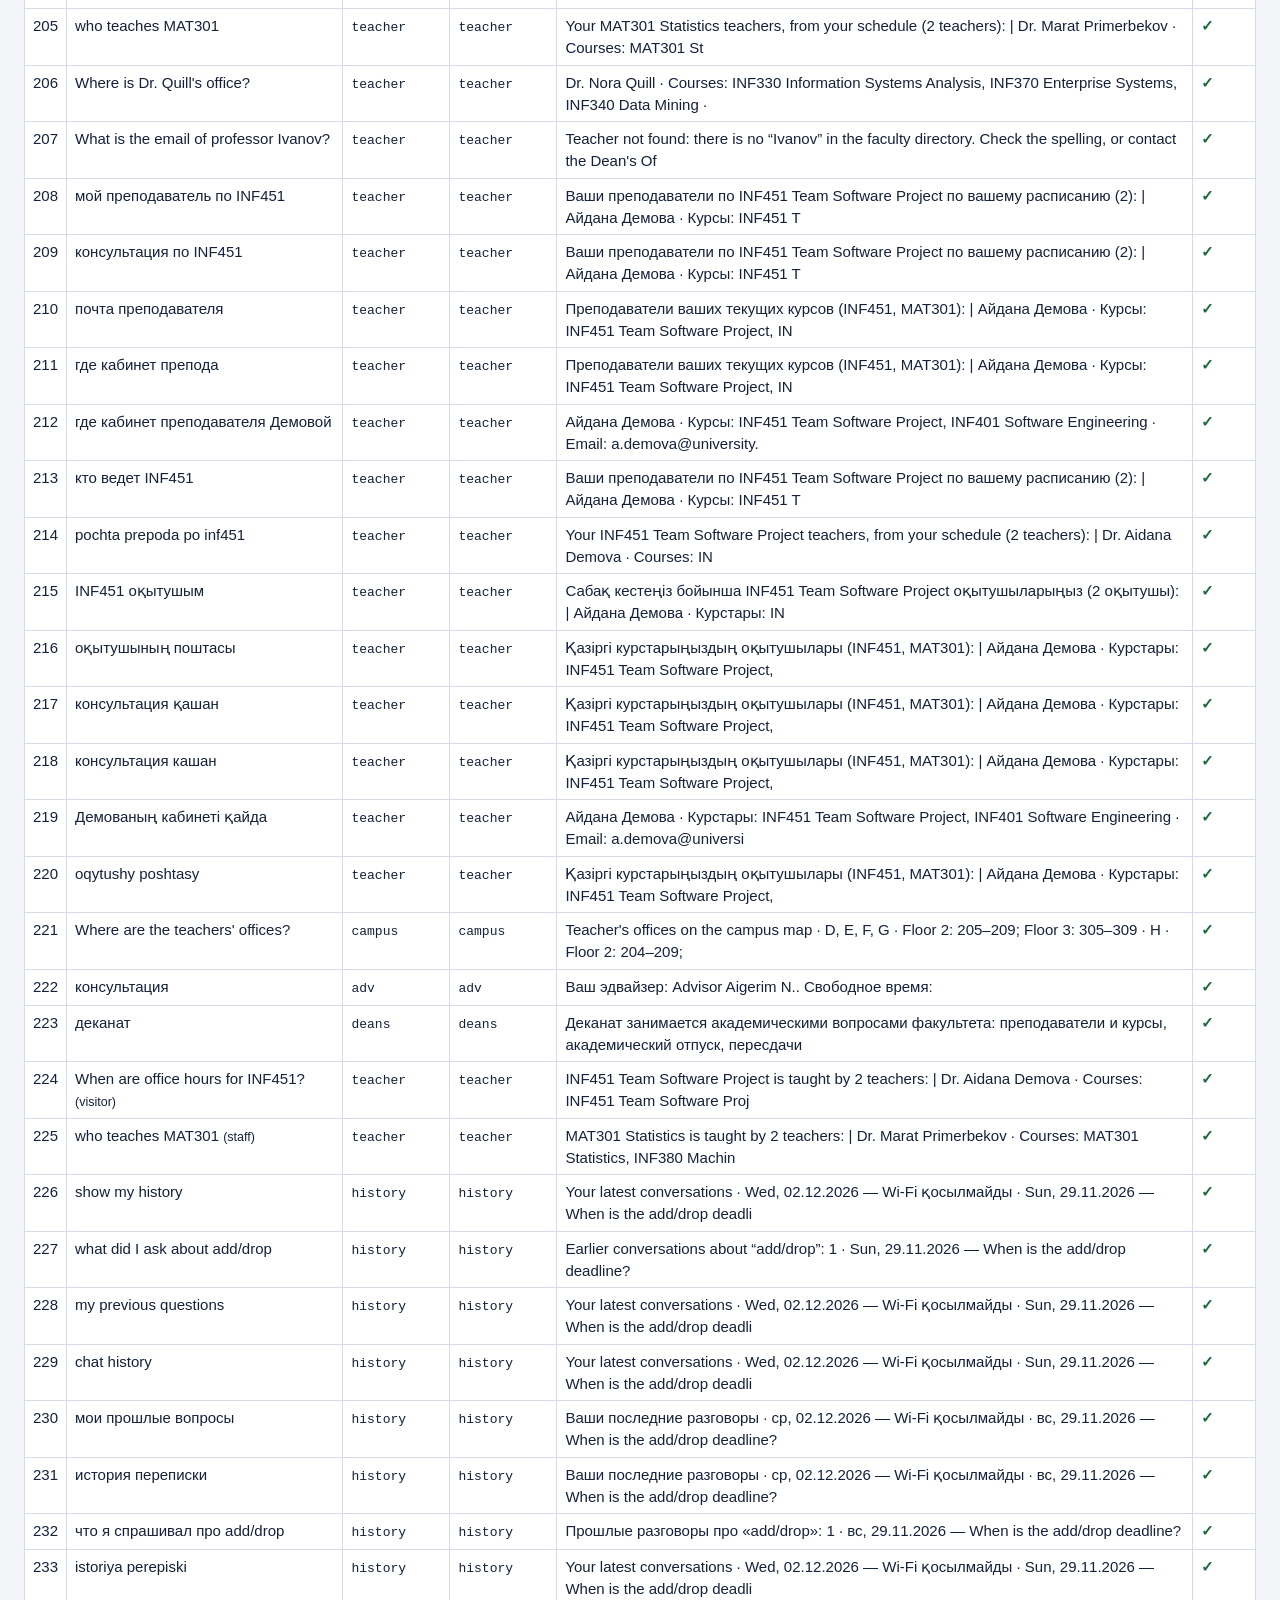
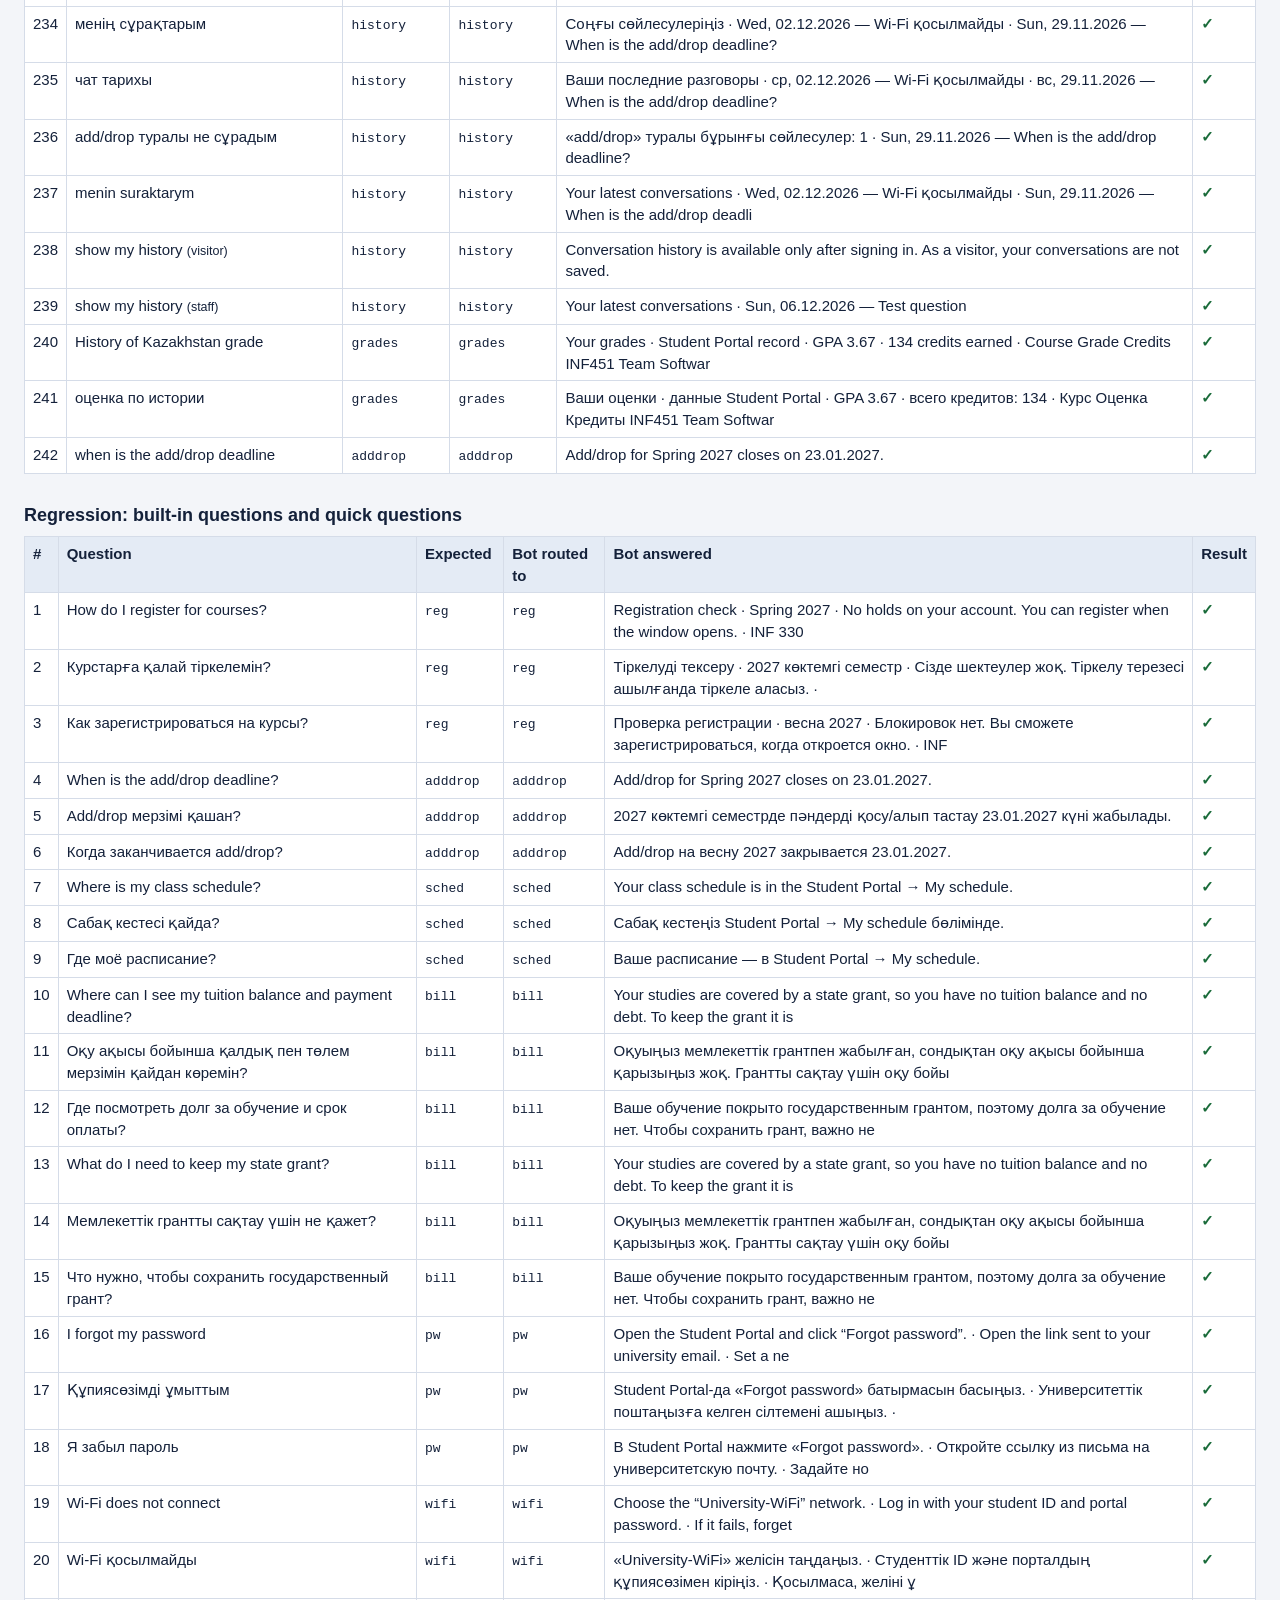
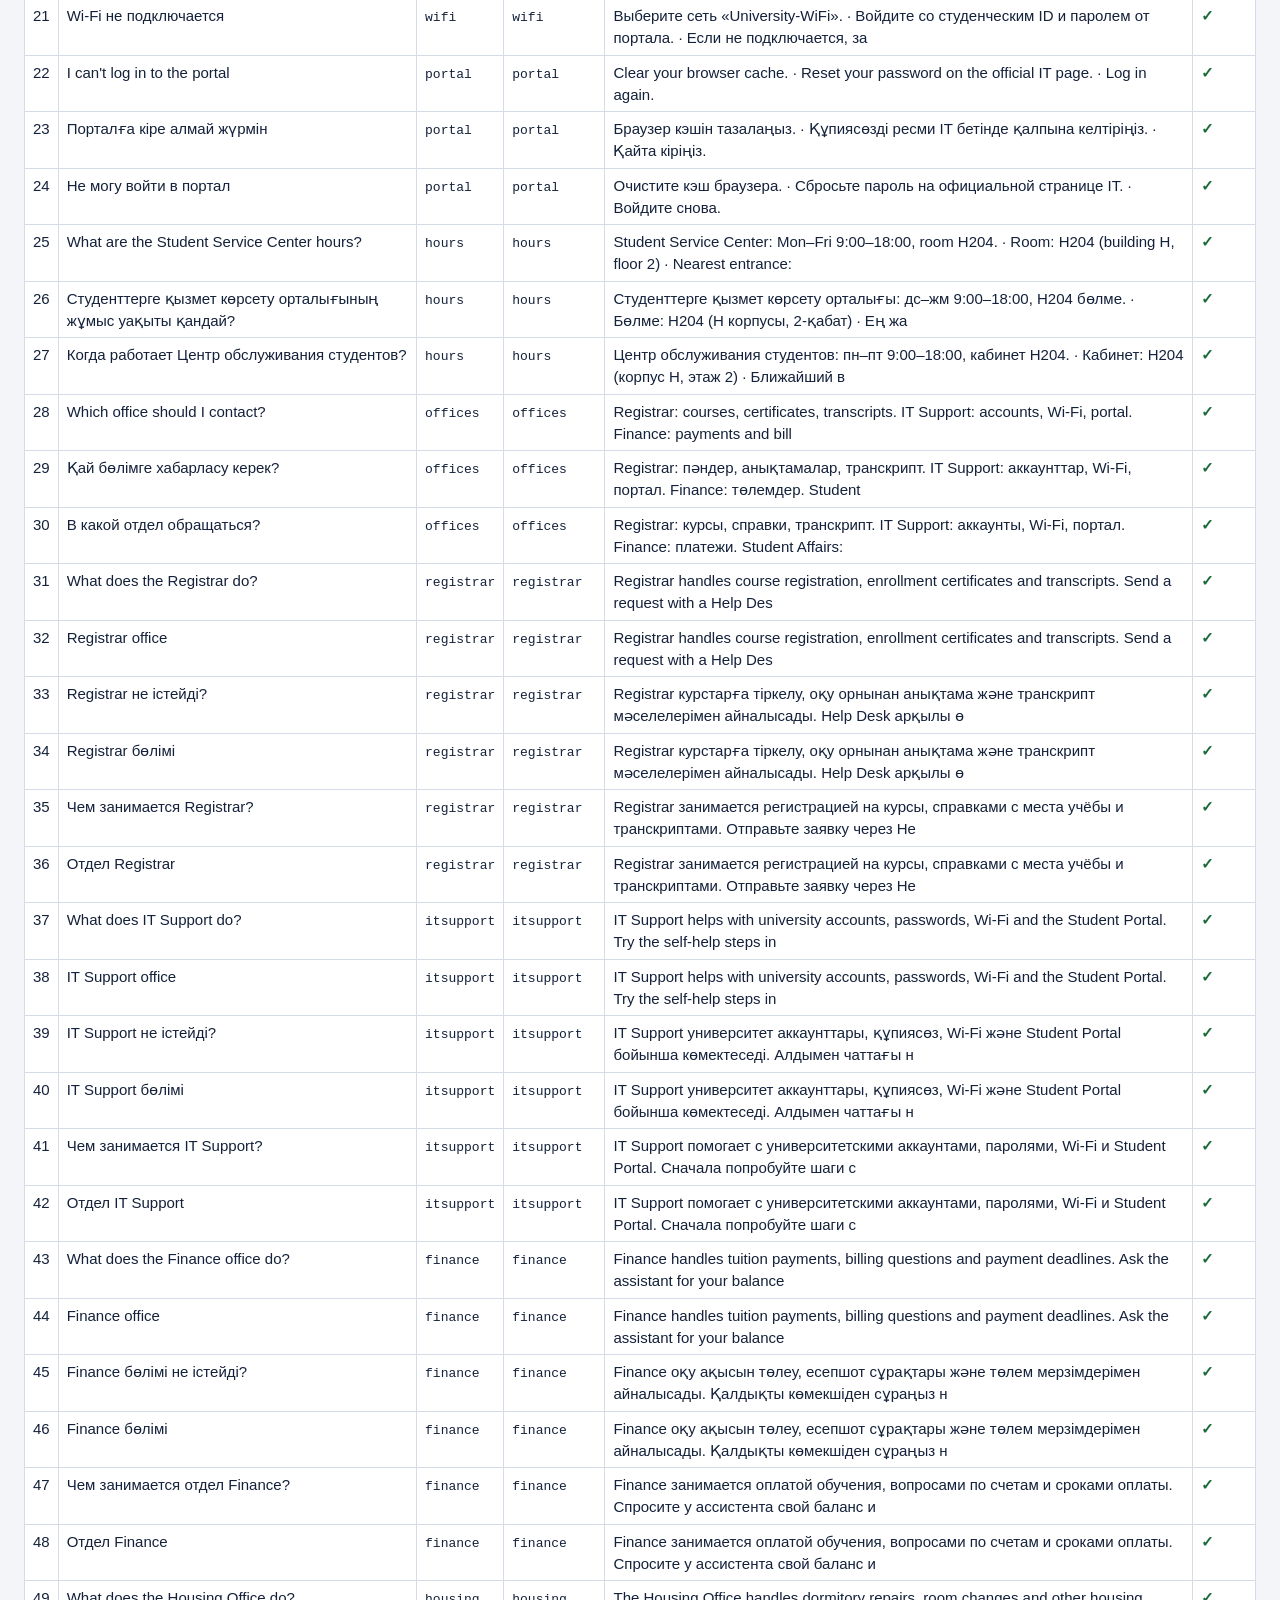
==== commit f39d4817: "Sprint 6: US23 Conversation History Chats of signed-in students and of staff (Test assistant) are sa" ====
--- a/tests/nlu-test.html
+++ b/tests/nlu-test.html
@@ -269,7 +269,25 @@
  ['консультация','adv'],
  ['деканат','deans'],
  ['When are office hours for INF451?','teacher','visitor'],
- ['who teaches MAT301','teacher','staff']
+ ['who teaches MAT301','teacher','staff'],
+ /* US23 conversation history */
+ ['show my history','history'],
+ ['what did I ask about add/drop','history'],
+ ['my previous questions','history'],
+ ['chat history','history'],
+ ['мои прошлые вопросы','history'],
+ ['история переписки','history'],
+ ['что я спрашивал про add/drop','history'],
+ ['istoriya perepiski','history'],
+ ['менің сұрақтарым','history'],
+ ['чат тарихы','history'],
+ ['add/drop туралы не сұрадым','history'],
+ ['menin suraktarym','history'],
+ ['show my history','history','visitor'],
+ ['show my history','history','staff'],
+ ['History of Kazakhstan grade','grades'],
+ ['оценка по истории','grades'],
+ ['when is the add/drop deadline','adddrop']
 ];
 const label=r=>r.k==='kb'?(r.e.intent||r.e.id):r.k==='h'||r.k==='guest'?(r.k==='guest'?'guest':r.i):r.k==='dym'?'dym: '+r.list.map(e=>e.intent||e.id).join(', '):r.k;
 /* interface functions from ui.js that replies may reference */
@@ -300,7 +318,7 @@
 /* a strong topic must beat a weak word */
 const WEAK=[['портал не работает','portal'],['payment deadline','bill'],['Finance office','finance'],['talk to staff','human'],['вайфай не работает','wifi']];
 const LANGT=[['жатақханада кран сынды','kk'],['в общаге не работает свет','ru'],['zhatakhanada kran syndy kerek','kk'],['kitap bar ma','kk'],['кітап бар ма','kk'],['есть ли книга Clean Code','ru'],['my books','en'],['менин багаларым','kk'],['GPA канша','kk'],['какой у меня GPA','ru'],['What is my grade in INF451?','en'],['канша сабак калдырдым','kk'],['сабак босаттым','kk'],['сколько я пропустил по INF451','ru'],['мен грантпын ба','kk'],['сабак кестеси кайда','kk'],['калай тиркелемин','kk'],['мен студентпін','kk'],['где бар','ru'],['мне нужна справка','ru'],['сколько мне платить','ru'],['how much do I owe','en'],
- ['осы аптадағы іс-шаралар','kk'],['osy aptadagy is sharalar','kk'],['что будет в пятницу','ru'],['Is there a programming club?','en'],['консультация кашан','kk'],['INF451 оқытушым','kk'],['oqytushy poshtasy','kk'],['почта преподавателя','ru'],['асхана қайда','kk'],['kitaphana kaida','kk'],['где поесть','ru'],['Where can I print?','en']];
+ ['осы аптадағы іс-шаралар','kk'],['osy aptadagy is sharalar','kk'],['что будет в пятницу','ru'],['Is there a programming club?','en'],['консультация кашан','kk'],['INF451 оқытушым','kk'],['oqytushy poshtasy','kk'],['почта преподавателя','ru'],['асхана қайда','kk'],['kitaphana kaida','kk'],['где поесть','ru'],['Where can I print?','en'],['менің сұрақтарым','kk'],['мои прошлые вопросы','ru'],['what did I ask about add/drop','en'],['add/drop туралы не сұрадым','kk']];
 /* checks of the QA scenarios in docs/SPRINTS.md */
 const at=(y,m,d,h)=>{window.clock=()=>new Date(y,m-1,d,h,0)};
 const has=(s,x)=>s.includes(x);
@@ -491,6 +509,32 @@
      'When are office hours for my INF451 teacher?','email of my teacher','What is the email of professor Ivanov?','who teaches CS999','почта преподавателя Иванова','консультация қашан','осы аптадағы іс-шаралар','Is Dr. Lumen the INF451 teacher?'];
    for(const who of ['249900002','249900001','visitor','staff'])for(const q of qs){const a=run(q,who).said;if(/\+?\d[\d ()-]{6,}\d/.test(a)||/phone|телефон/i.test(a))return who+': '+q+' → '+a.slice(0,200)}
    return !OFFICE_INFO.deans.tel&&kbKind('teacher').concat(kbKind('event'),kbKind('club')).every(e=>{const d=kbData(e);return !/\+?\d[\d ()-]{6,}\d/.test(JSON.stringify([d.q,d.a,d.x]))})}),
+ /* US23 conversation history */
+ check('US23 S1 the add/drop conversation of a week ago is found by "add/drop" and opens with all its messages',()=>{curConv=null;const r=convSearch('249900002','add/drop'),c=r[0],days=c&&(Date.now()-c.at)/864e5;
+   return r.length===1&&days>6.9&&days<7.2&&c.msgs.length===4&&convTitle(c)==='When is the add/drop deadline?'&&has(c.msgs[1].t,'23.01.2027')&&has(c.msgs[1].h,'class="src"')&&has(c.msgs[1].t,'Academic calendar')||JSON.stringify(r.map(x=>[x.id,x.msgs.length]))}),
+ check('US23 S1 "add drop" (no slash) and "ADD/DROP" find it too',()=>convSearch('249900002','add drop').length===1&&convSearch('249900002','ADD/DROP').length===1),
+ check('US23 S1 the bot: "what did I ask about add/drop" → that conversation with its date and an Open button',()=>{curConv=null;const a=run('what did I ask about add/drop').said;
+   return has(a,'Earlier conversations about “add/drop”: 1')&&has(a,'When is the add/drop deadline?')&&lastO.acts.some(x=>x[0]==='Open History')||a}),
+ check('US23 the bot in Russian and Kazakh: "что я спрашивал про add/drop", "менің сұрақтарым"',()=>{curConv=null;const a=run('что я спрашивал про add/drop').said,b=run('менің сұрақтарым').said;
+   return has(a,'Прошлые разговоры про «add/drop»: 1')&&has(b,'Соңғы сөйлесулеріңіз')&&has(b,'Wi-Fi қосылмайды')||a+' / '+b}),
+ check('US23 every demo student has 2–3 earlier conversations, newest first, incl. add/drop a week ago',()=>Object.keys(ACAD).every(uid=>{const l=convList(uid);
+   return l.length>=2&&l.length<=3&&l.every((c,i)=>!i||l[i-1].upd>=c.upd)&&l.some(c=>/add\/drop/i.test(convTitle(c))&&Math.round((Date.now()-c.at)/864e5)===7)})),
+ check('US23 S2 visitor: History needs a sign-in, nothing is saved',()=>{const a=run('show my history','visitor').said;U=GUEST;curConv=null;const k=JSON.stringify(st.convs);
+   rec('row me','<div class="bub">test</div>');rec('row','<div class="bub">answer</div>');U=ACCOUNTS['249900002'];
+   return has(a,'available only after signing in')&&lastO.acts[0][0]==='Sign in'&&JSON.stringify(st.convs)===k&&!st.convs.guest||a}),
+ check('US23 S3 a student sees only own conversations (249900003 cannot find the Wi-Fi chat of 249900002)',()=>{curConv=null;const a=run('what did I ask about Wi-Fi','249900003').said;
+   return convSearch('249900002','Wi-Fi қосылмайды').length===1&&convSearch('249900003','Wi-Fi қосылмайды').length===0&&!has(a,'Wi-Fi қосылмайды')&&convList('249900003').every(c=>!convsOf('249900002').includes(c))||a}),
+ check('US23 a conversation starts with the first question (not the greeting), collects the answers, and is listed first',()=>{U=ACCOUNTS['249900001'];curConv=null;const n=convsOf('249900001').length;
+   rec('row','<div class="av">HD</div><div class="bub">Hi!</div>');const none=convsOf('249900001').length===n;
+   rec('row me',userRowHtml(U,'Where is room F305?'));rec('row','<div class="av">HD</div><div class="bub"><b class="t">F305</b>Building: F<span class="src" data-l="Source">Campus map</span></div>');
+   const c=convList('249900001')[0];U=ACCOUNTS['249900002'];return none&&convsOf('249900001').length===n+1&&c.msgs.length===2&&convTitle(c)==='Where is room F305?'&&has(c.msgs[1].t,'Campus map')&&curConv===c.id}),
+ check('US23 "Continue this chat" appends to the old conversation; a staff member has own history too',()=>{U=ACCOUNTS['249900001'];const old=convList('249900001').find(c=>c.id==='d-249900001-add'),k=old.msgs.length;
+   continueConv(old.id);rec('row me',userRowHtml(U,'And for summer?'));const ok=old.msgs.length===k+1&&curConv===old.id;
+   U=ACCOUNTS.staff;curConv=null;rec('row me',userRowHtml(U,'Test question'));const sf=convList('staff').length===1;U=ACCOUNTS['249900002'];curConv=null;return ok&&sf}),
+ check('US23 deleting a conversation removes it (and the current conversation pointer)',()=>{U=ACCOUNTS['249900001'];const c=convList('249900001')[0];curConv=c.id;const ok=convDelete('249900001',c.id);
+   const gone=!convGet('249900001',c.id)&&curConv===null;U=ACCOUNTS['249900002'];return ok&&gone&&!convDelete('249900001','nope')}),
+ check('US23 data saved before history: the old chat becomes one earlier conversation',()=>{const s=fresh();delete s.convs;s.chats={'249900004':[{c:'row me',h:userRowHtml(ACCOUNTS['249900004'],'Old question')}]};
+   const r=loadSt(s);return !r.chats&&r.convs['249900004'].some(c=>c.id==='old-249900004'&&convTitle(c)==='Old question')&&r.convs['249900004'].length===3}),
  check('US17 every student has different GPA and credits; INF451 not posted for all',()=>{const v=Object.values(ACAD);return new Set(v.map(a=>a.gpa)).size===v.length&&new Set(v.map(a=>a.cr)).size===v.length&&v.every(a=>a.courses.some(c=>c.c==='INF451'&&c.g===null))}),
 ];
 window.clock=()=>new Date();
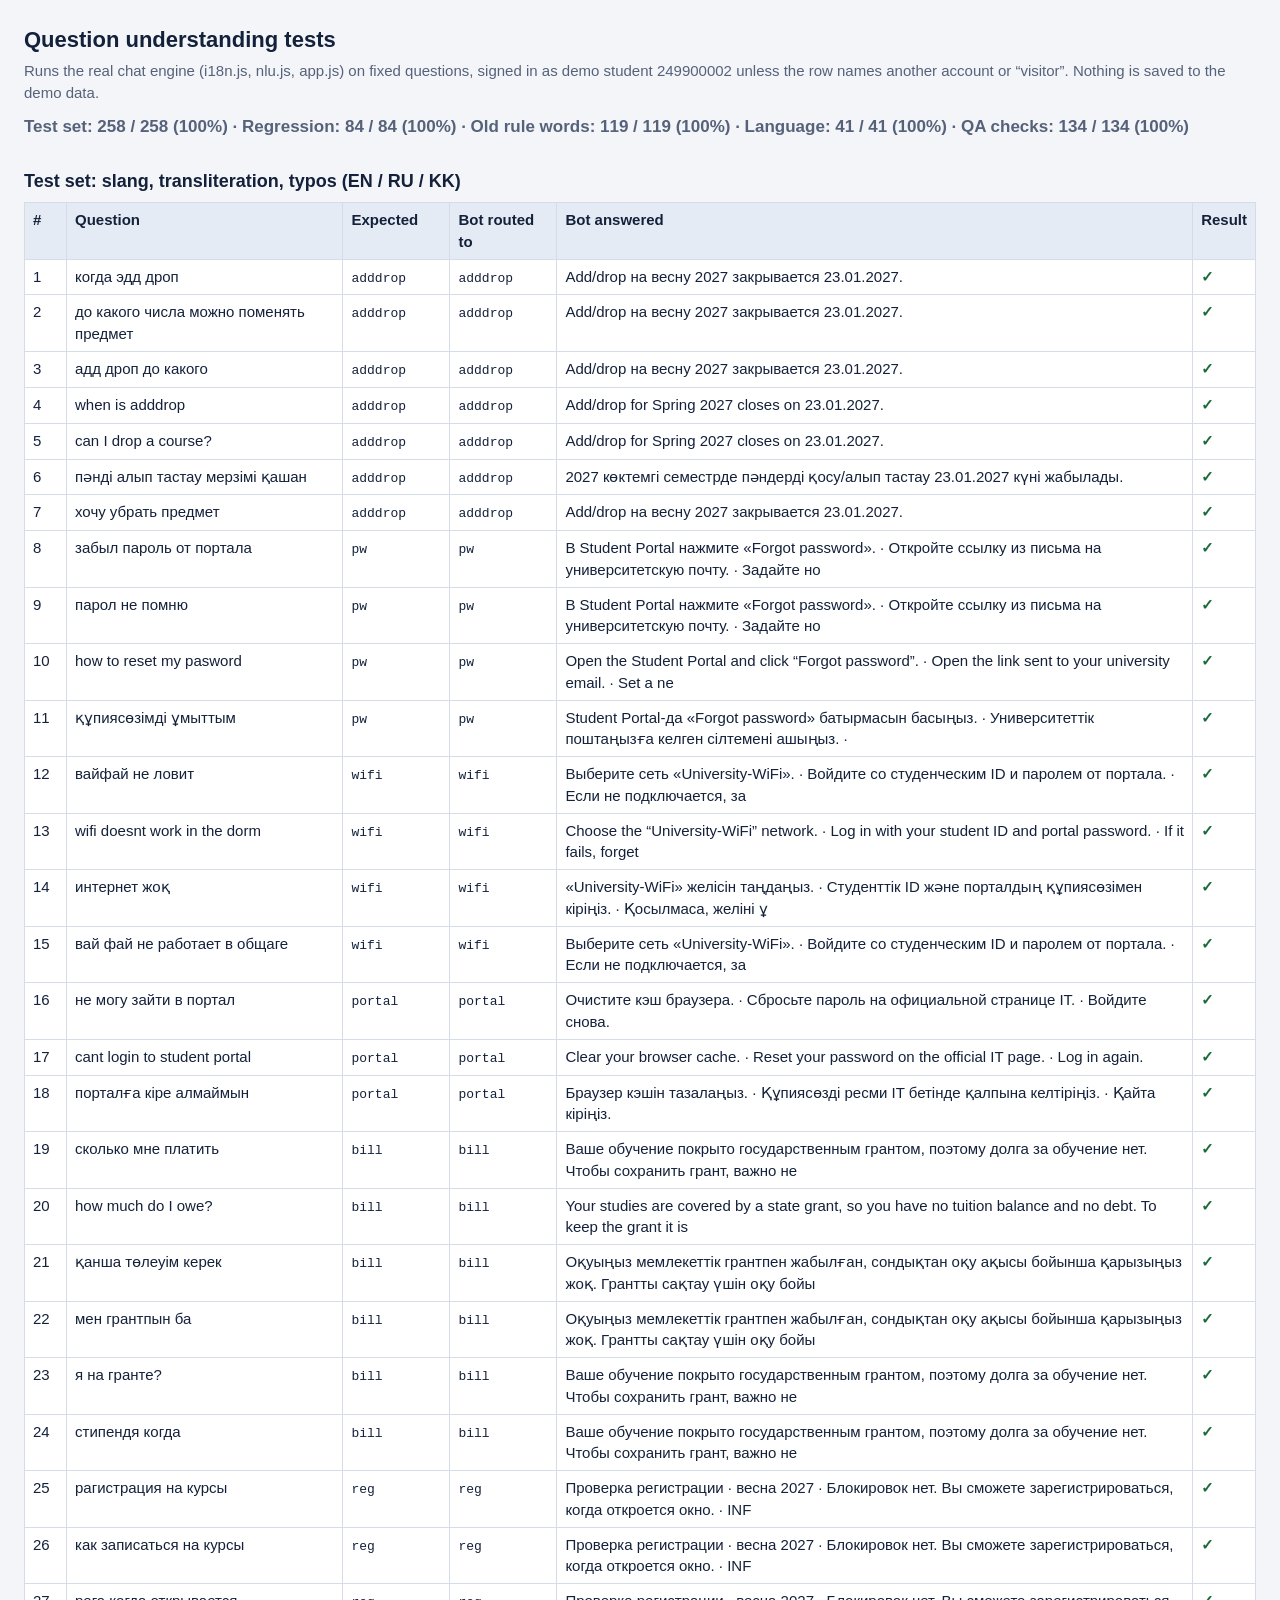
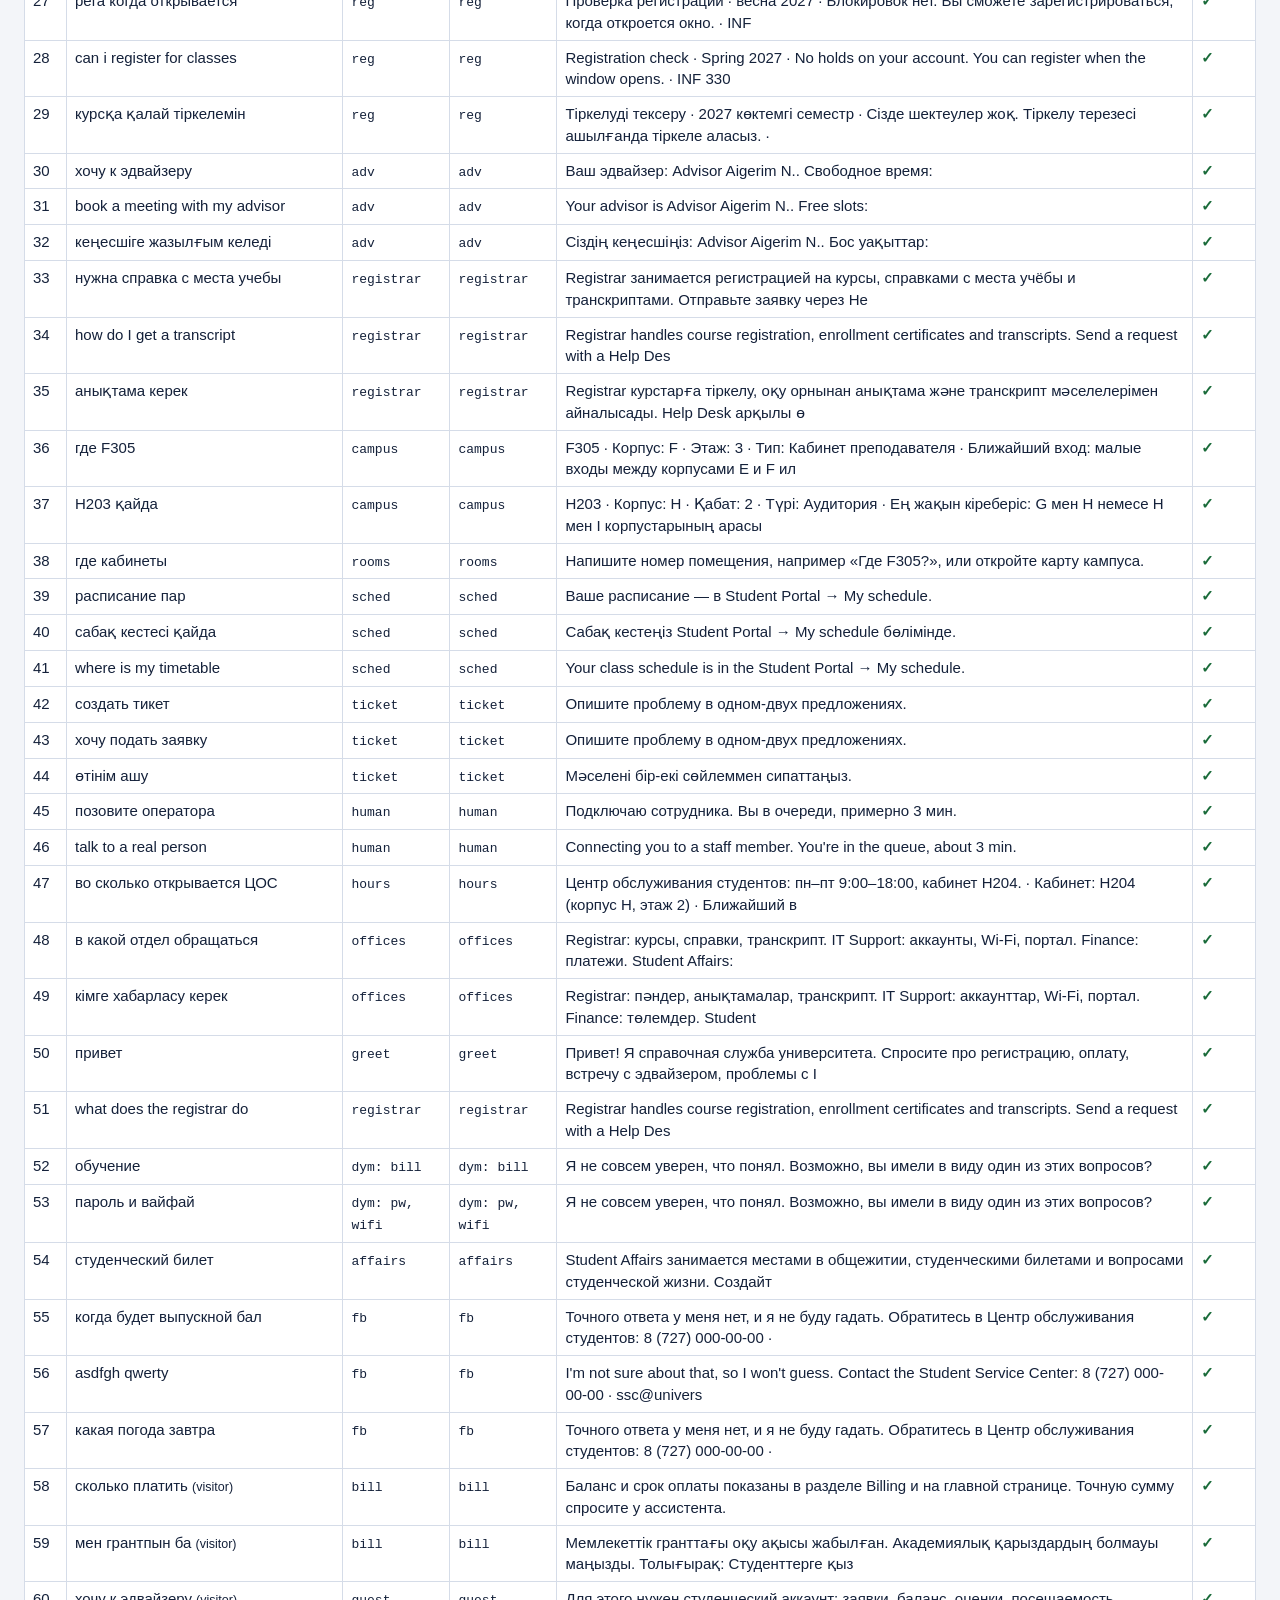
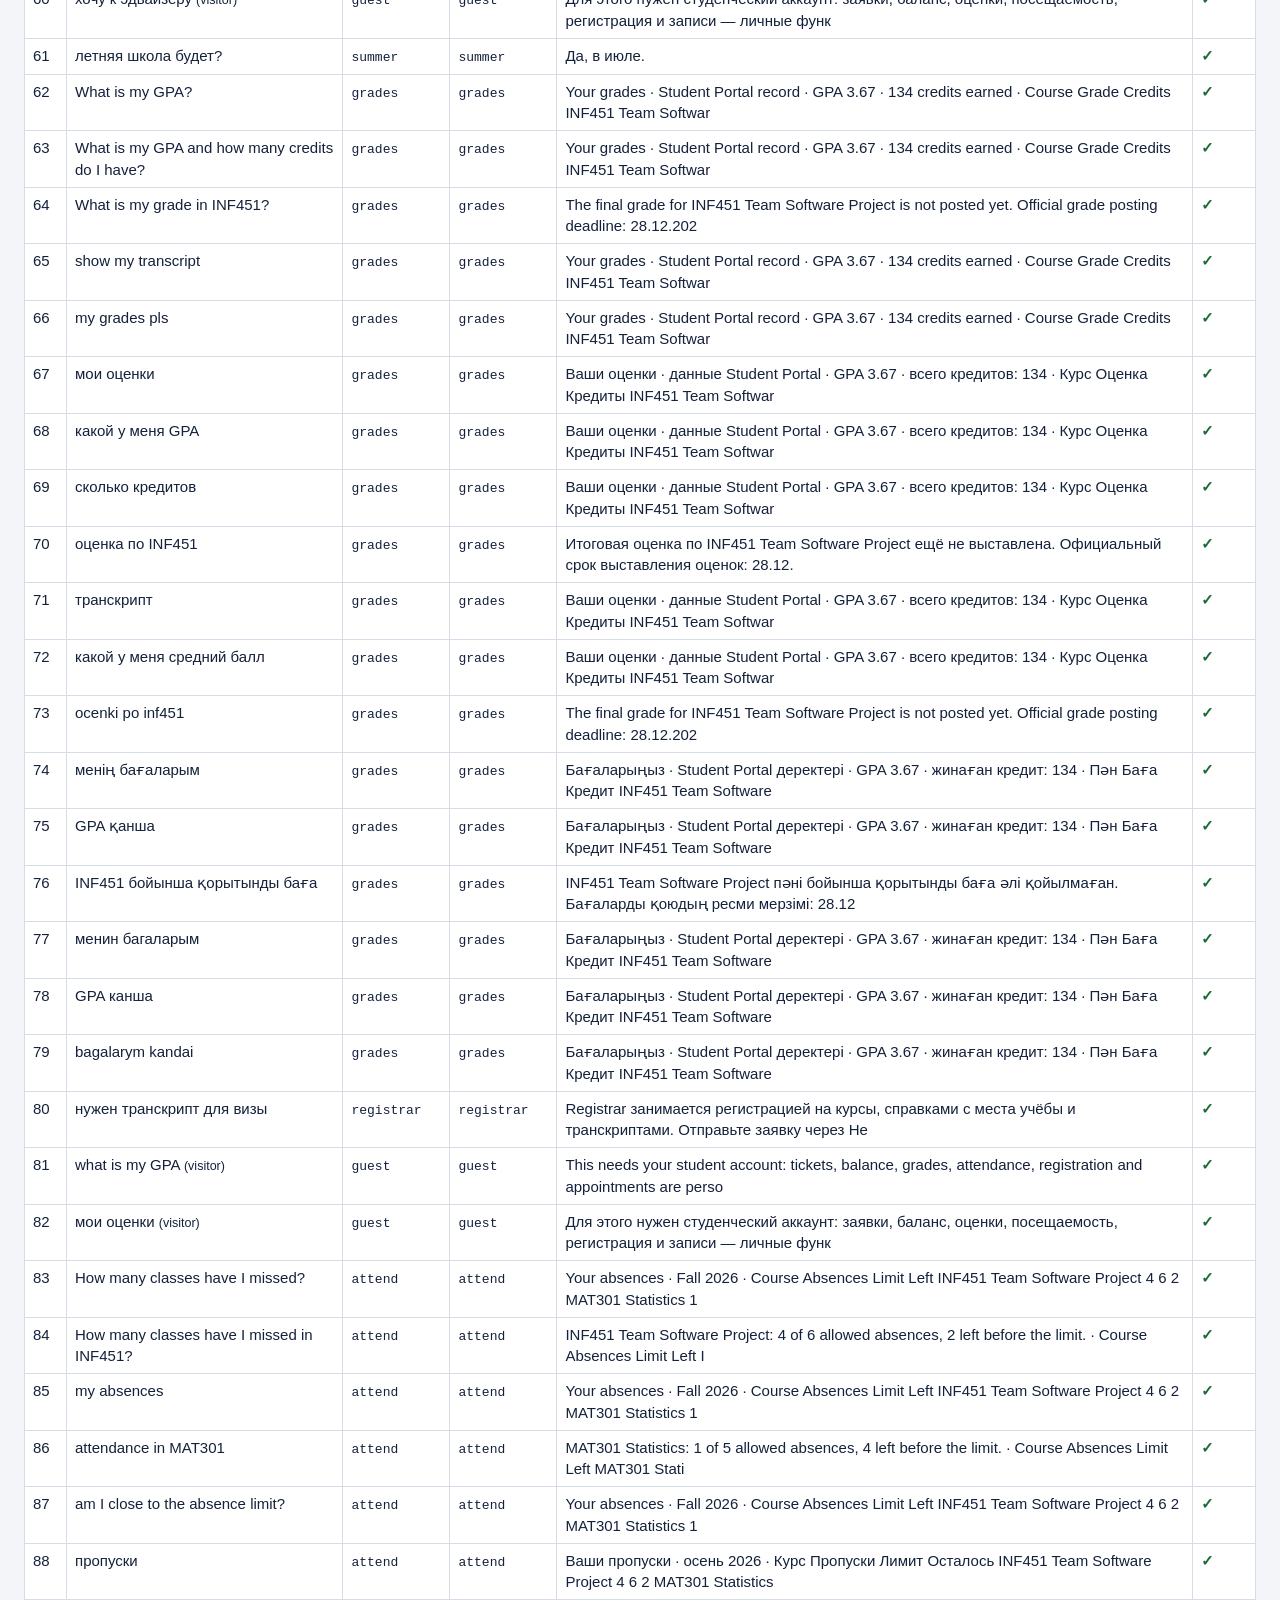
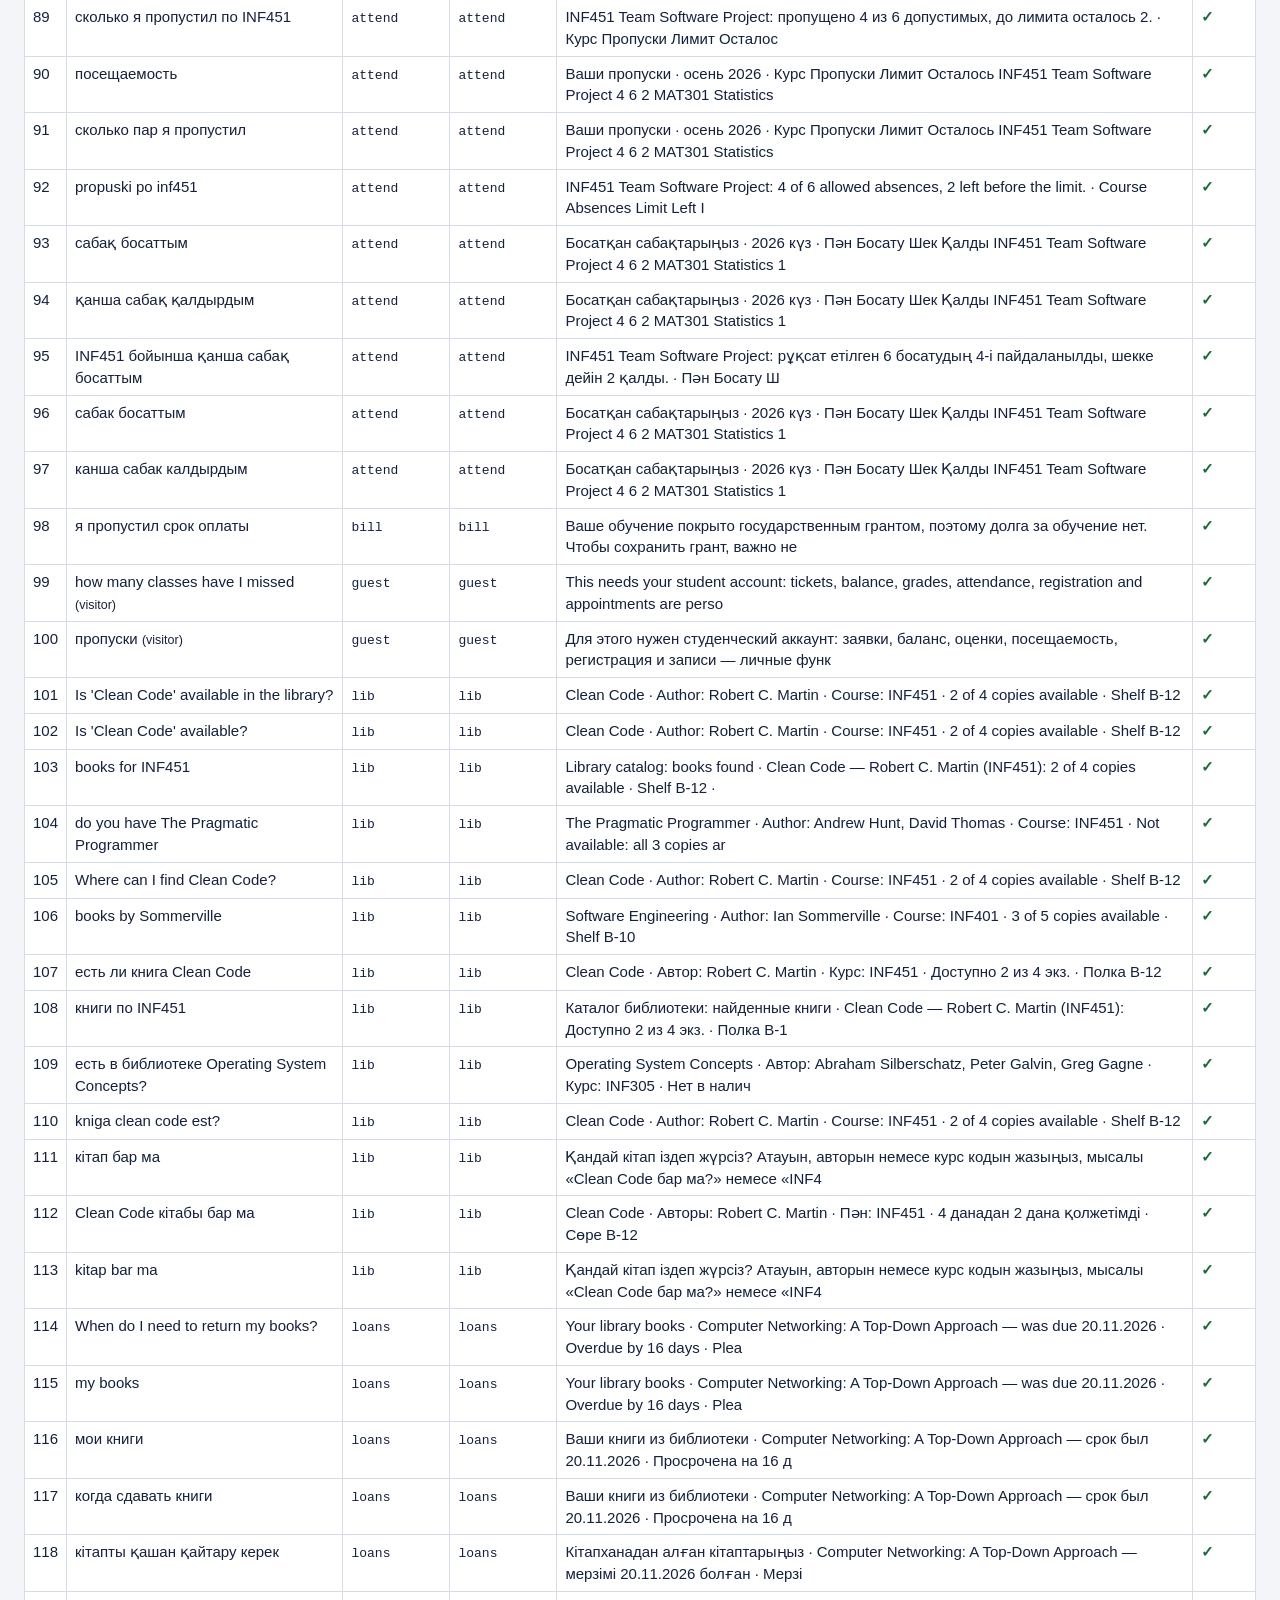
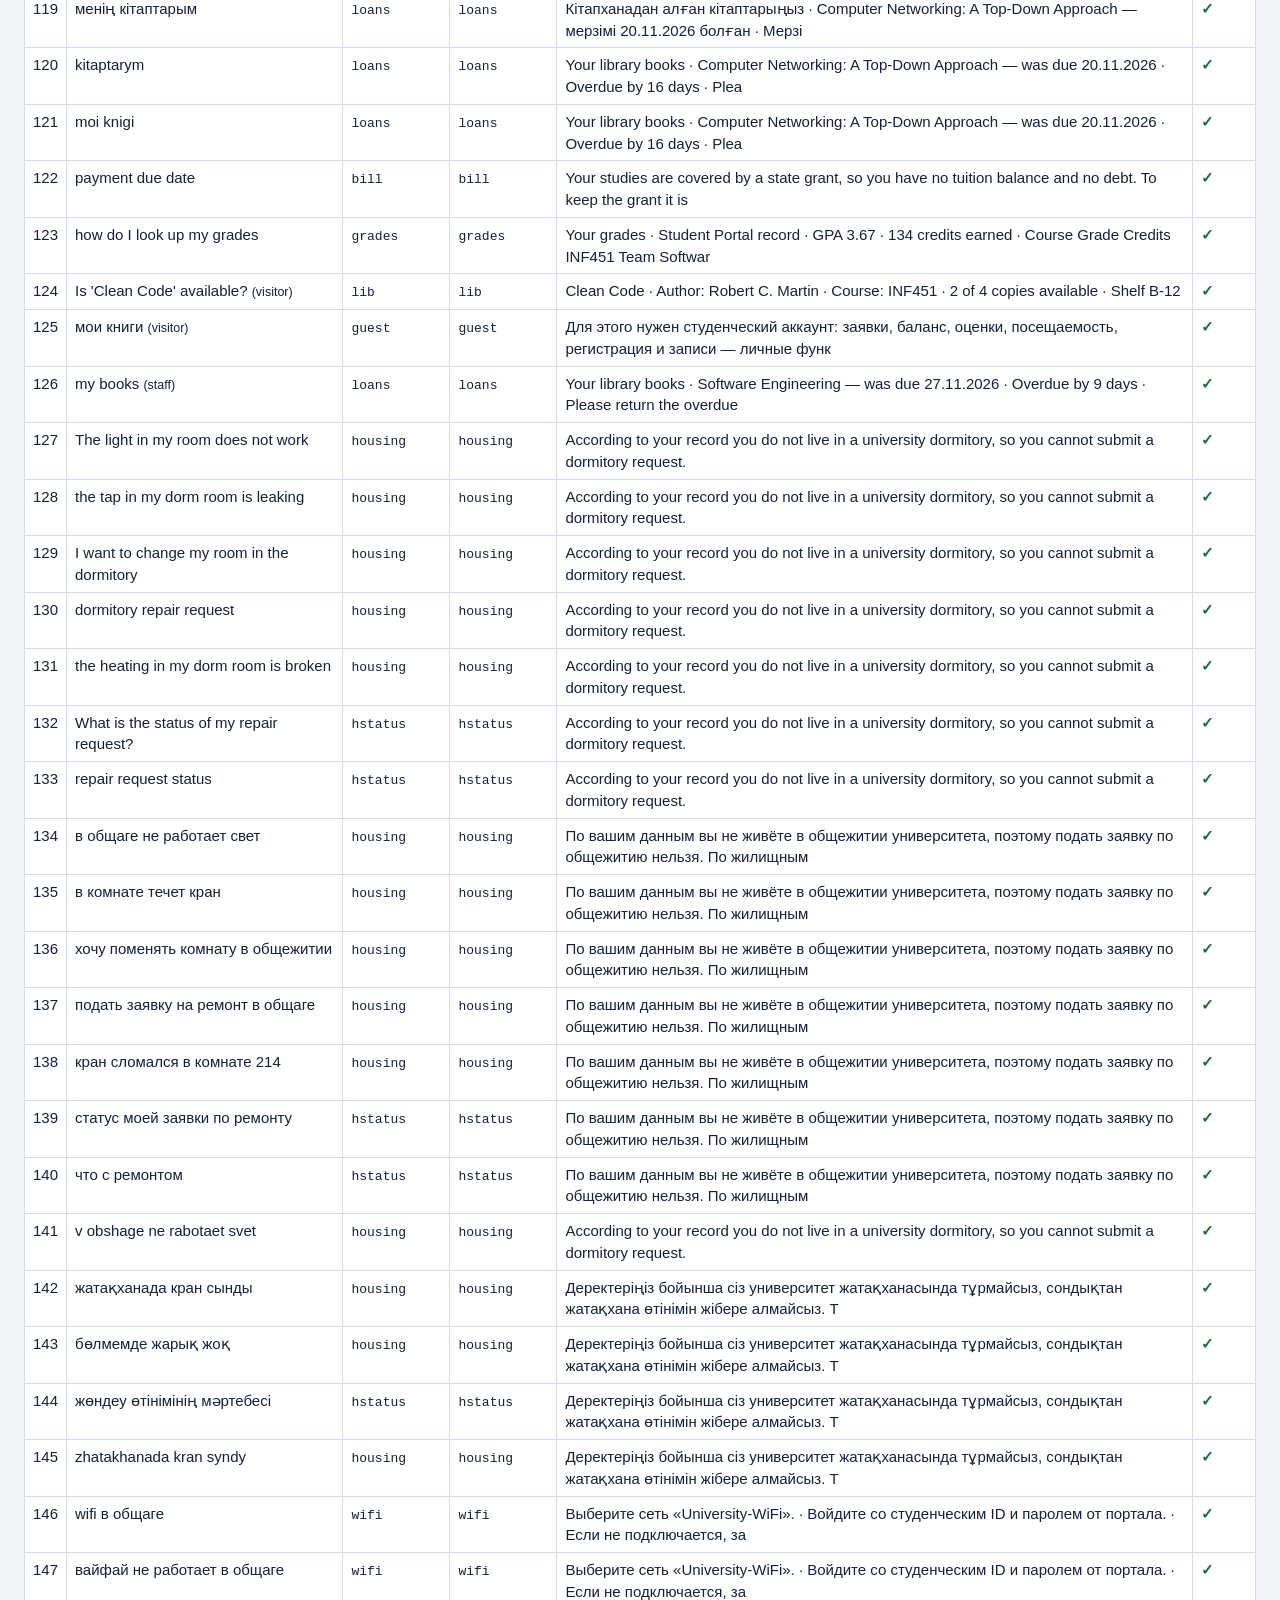
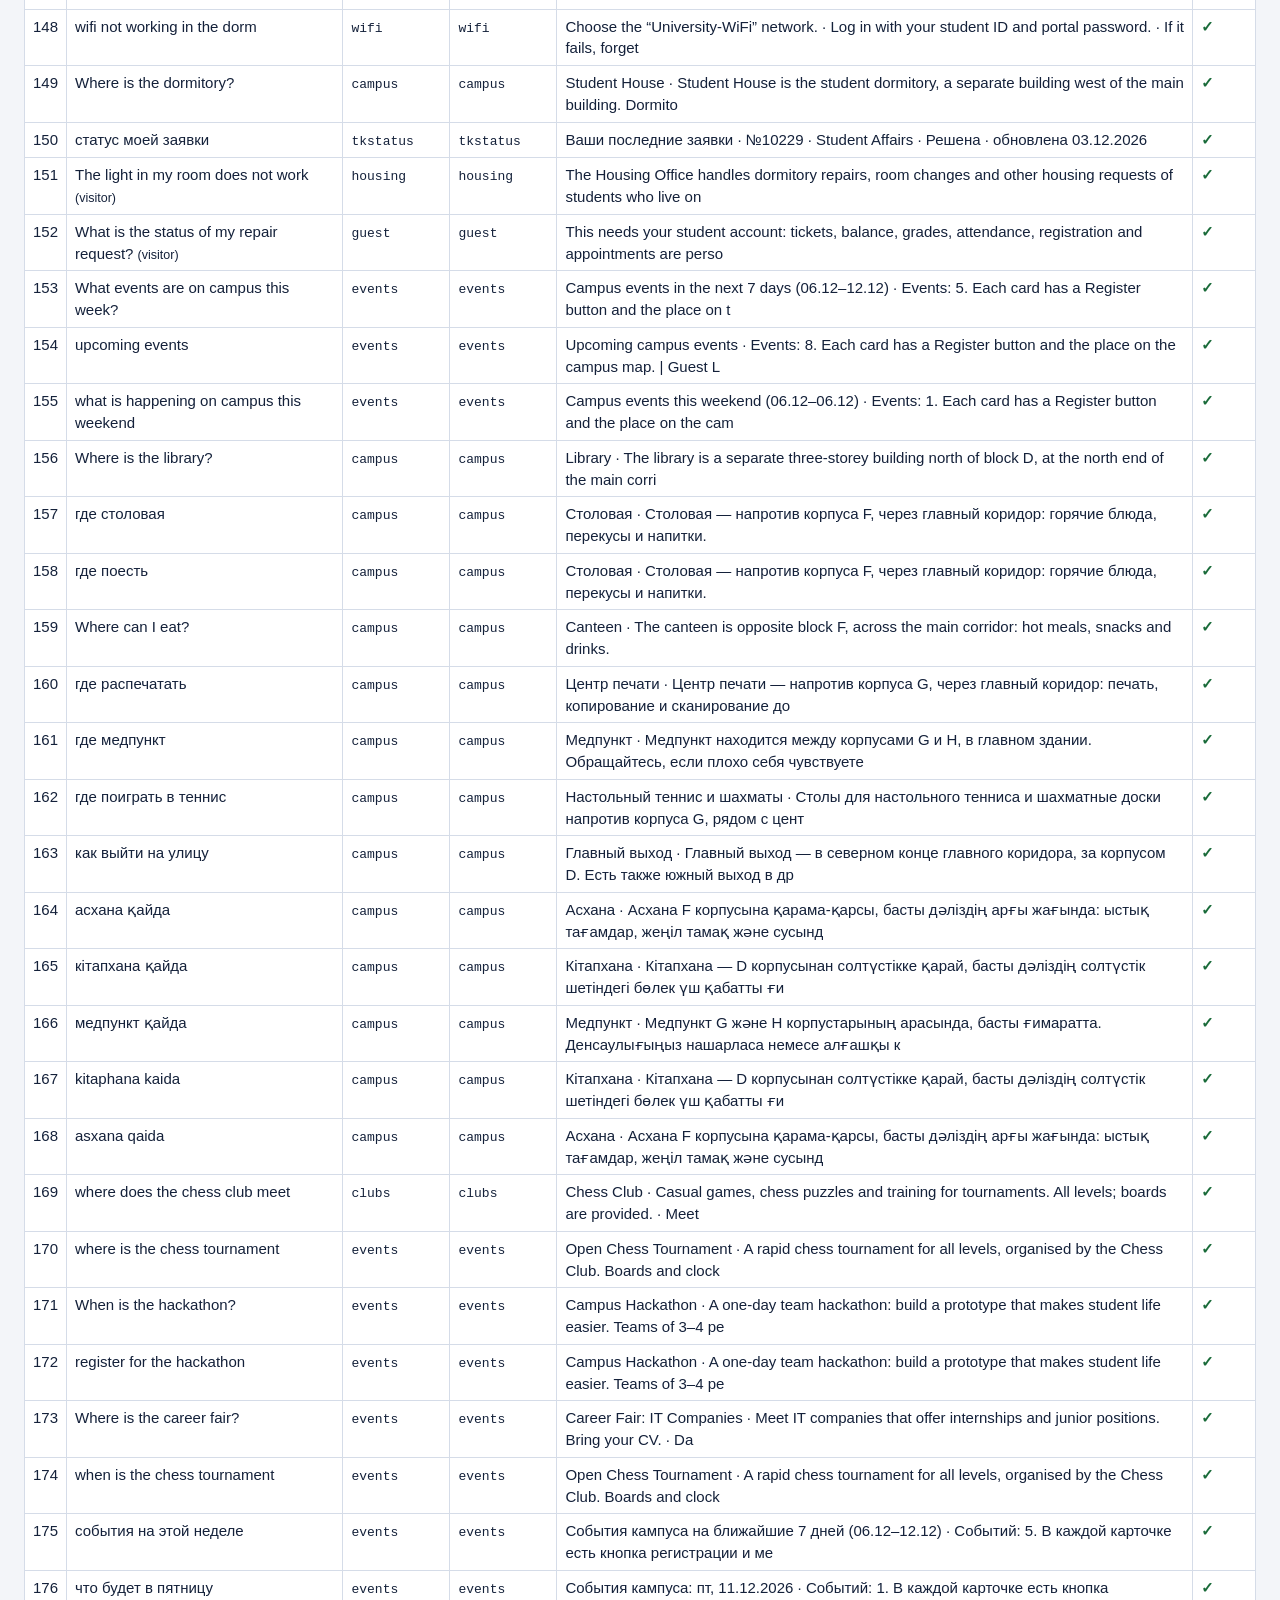
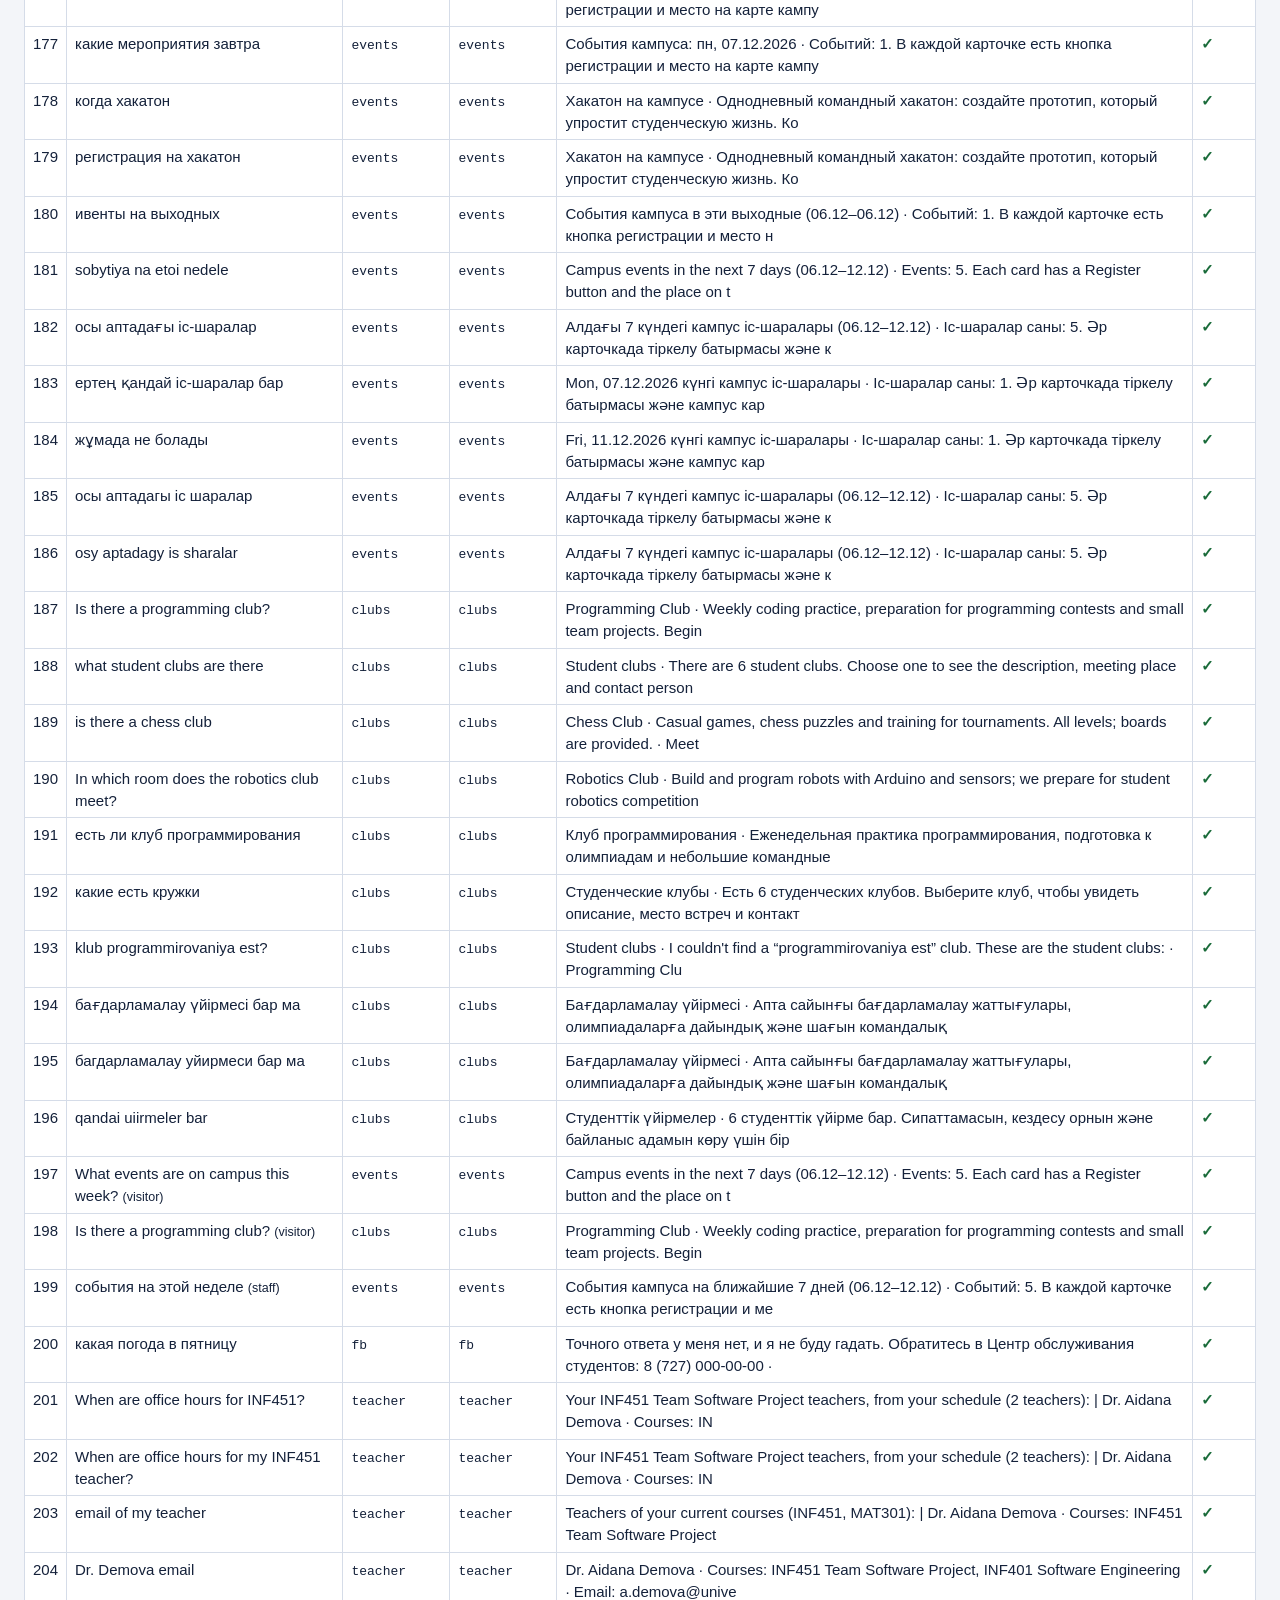
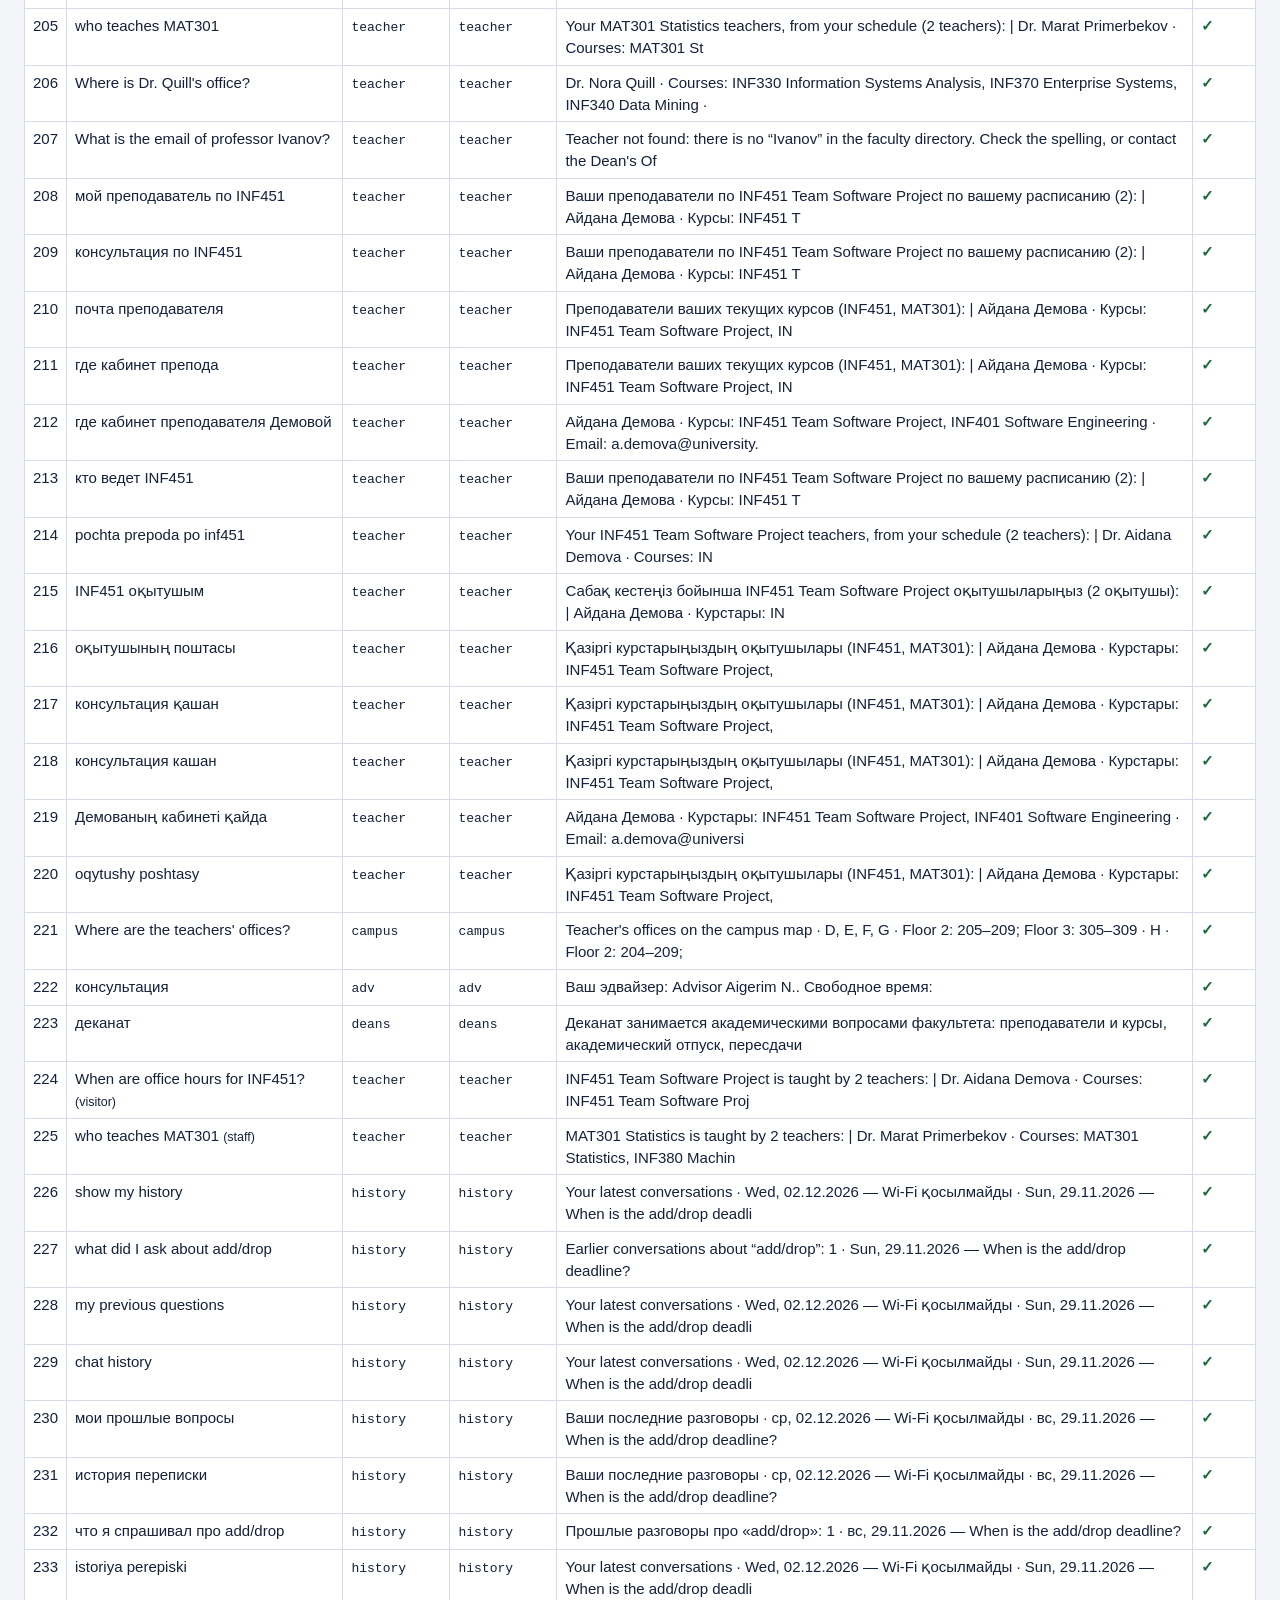
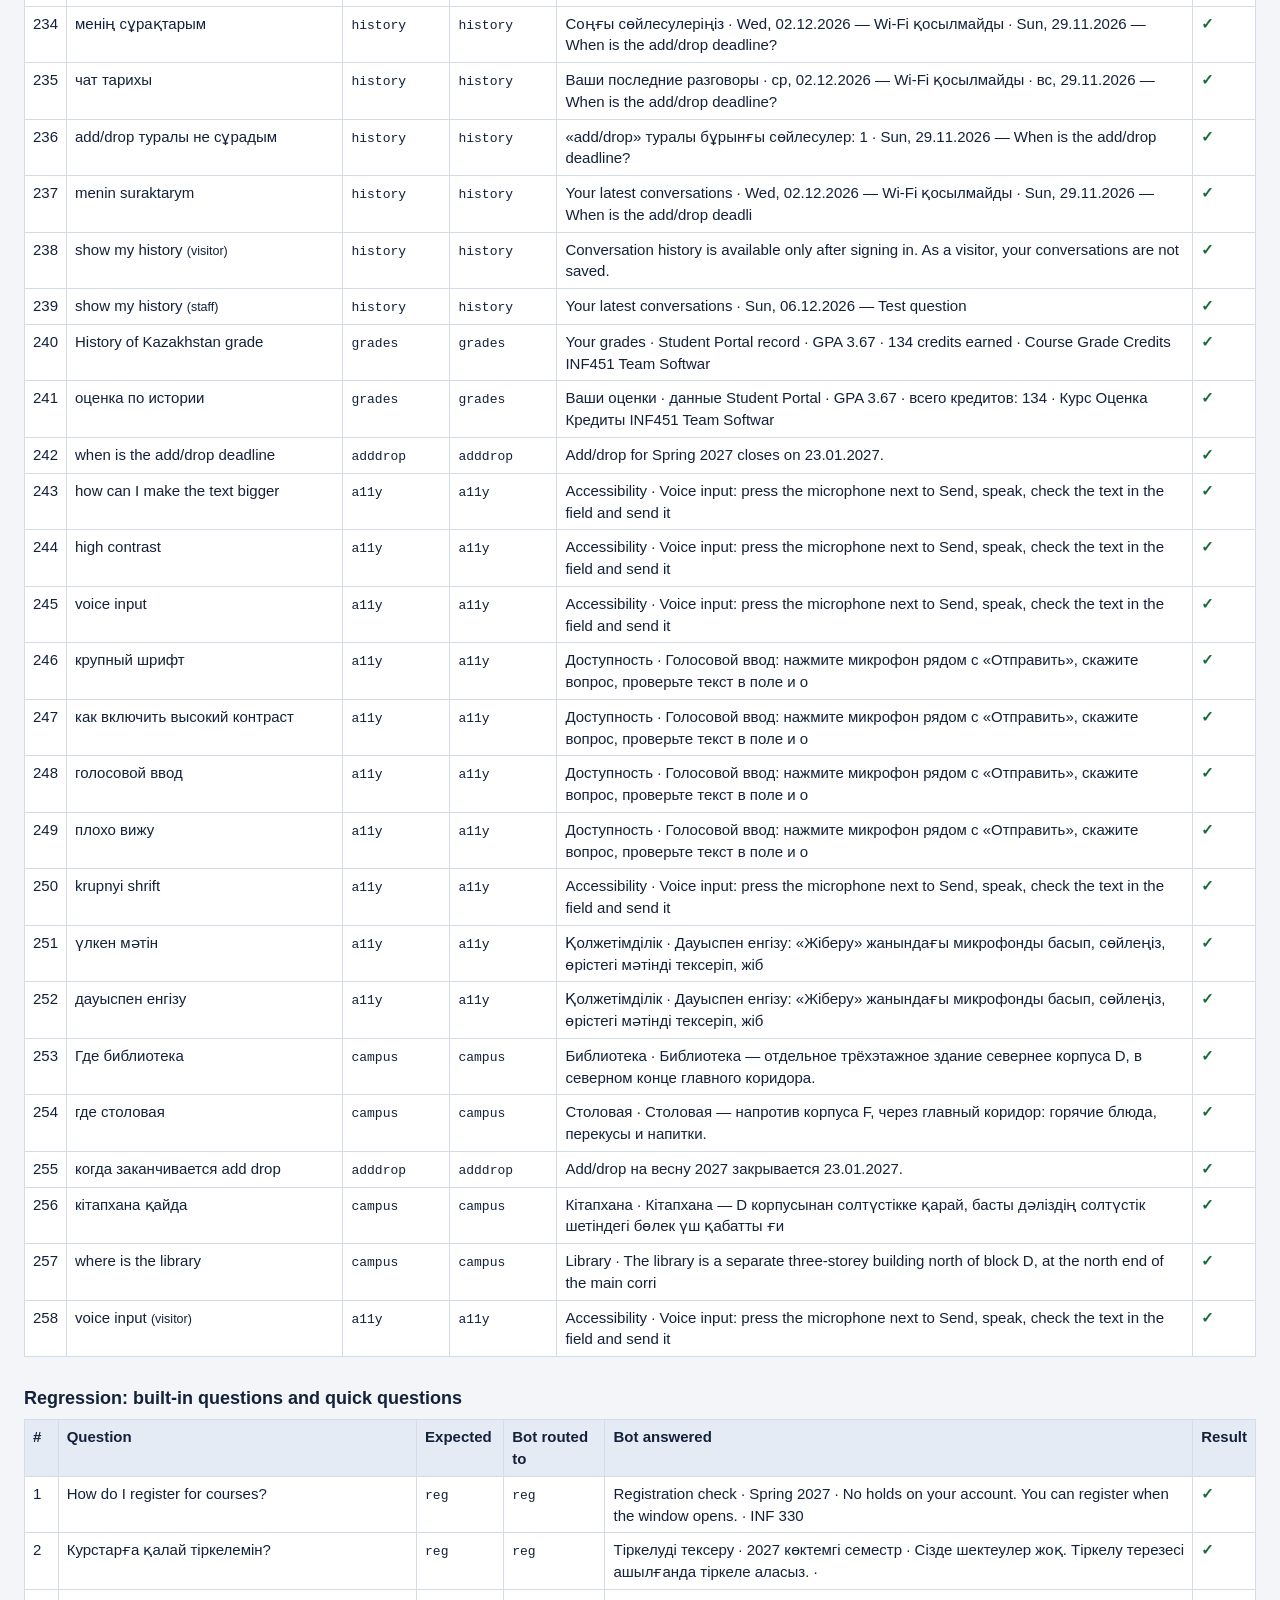
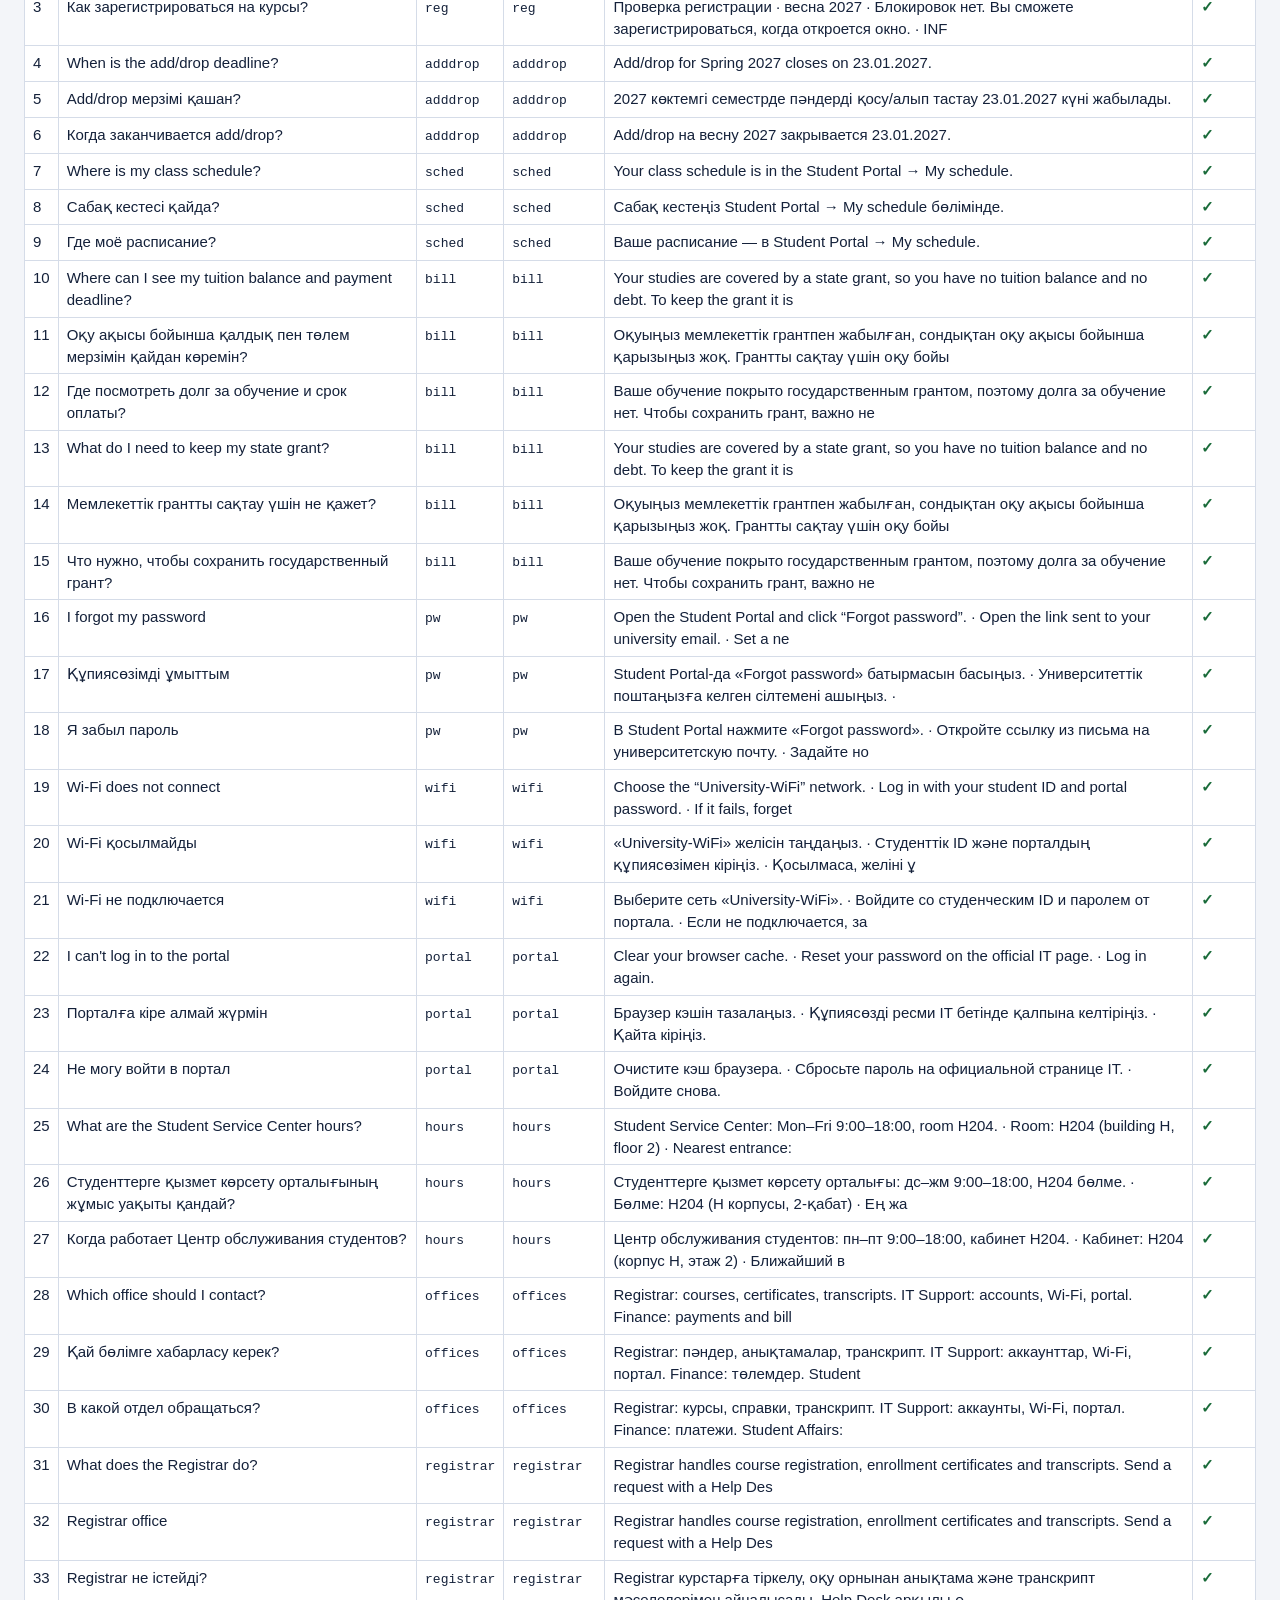
==== commit eea13303: "Sprint 6: US24 Accessibility & Voice Input Microphone button next to Send (Web Speech API, no librar" ====
--- a/tests/nlu-test.html
+++ b/tests/nlu-test.html
@@ -287,7 +287,24 @@
  ['show my history','history','staff'],
  ['History of Kazakhstan grade','grades'],
  ['оценка по истории','grades'],
- ['when is the add/drop deadline','adddrop']
+ ['when is the add/drop deadline','adddrop'],
+ /* US24 accessibility and voice input; questions as the speech recogniser returns them (no punctuation, "add drop") */
+ ['how can I make the text bigger','a11y'],
+ ['high contrast','a11y'],
+ ['voice input','a11y'],
+ ['крупный шрифт','a11y'],
+ ['как включить высокий контраст','a11y'],
+ ['голосовой ввод','a11y'],
+ ['плохо вижу','a11y'],
+ ['krupnyi shrift','a11y'],
+ ['үлкен мәтін','a11y'],
+ ['дауыспен енгізу','a11y'],
+ ['Где библиотека','campus'],
+ ['где столовая','campus'],
+ ['когда заканчивается add drop','adddrop'],
+ ['кітапхана қайда','campus'],
+ ['where is the library','campus'],
+ ['voice input','a11y','visitor']
 ];
 const label=r=>r.k==='kb'?(r.e.intent||r.e.id):r.k==='h'||r.k==='guest'?(r.k==='guest'?'guest':r.i):r.k==='dym'?'dym: '+r.list.map(e=>e.intent||e.id).join(', '):r.k;
 /* interface functions from ui.js that replies may reference */
@@ -318,7 +335,7 @@
 /* a strong topic must beat a weak word */
 const WEAK=[['портал не работает','portal'],['payment deadline','bill'],['Finance office','finance'],['talk to staff','human'],['вайфай не работает','wifi']];
 const LANGT=[['жатақханада кран сынды','kk'],['в общаге не работает свет','ru'],['zhatakhanada kran syndy kerek','kk'],['kitap bar ma','kk'],['кітап бар ма','kk'],['есть ли книга Clean Code','ru'],['my books','en'],['менин багаларым','kk'],['GPA канша','kk'],['какой у меня GPA','ru'],['What is my grade in INF451?','en'],['канша сабак калдырдым','kk'],['сабак босаттым','kk'],['сколько я пропустил по INF451','ru'],['мен грантпын ба','kk'],['сабак кестеси кайда','kk'],['калай тиркелемин','kk'],['мен студентпін','kk'],['где бар','ru'],['мне нужна справка','ru'],['сколько мне платить','ru'],['how much do I owe','en'],
- ['осы аптадағы іс-шаралар','kk'],['osy aptadagy is sharalar','kk'],['что будет в пятницу','ru'],['Is there a programming club?','en'],['консультация кашан','kk'],['INF451 оқытушым','kk'],['oqytushy poshtasy','kk'],['почта преподавателя','ru'],['асхана қайда','kk'],['kitaphana kaida','kk'],['где поесть','ru'],['Where can I print?','en'],['менің сұрақтарым','kk'],['мои прошлые вопросы','ru'],['what did I ask about add/drop','en'],['add/drop туралы не сұрадым','kk']];
+ ['осы аптадағы іс-шаралар','kk'],['osy aptadagy is sharalar','kk'],['что будет в пятницу','ru'],['Is there a programming club?','en'],['консультация кашан','kk'],['INF451 оқытушым','kk'],['oqytushy poshtasy','kk'],['почта преподавателя','ru'],['асхана қайда','kk'],['kitaphana kaida','kk'],['где поесть','ru'],['Where can I print?','en'],['менің сұрақтарым','kk'],['мои прошлые вопросы','ru'],['what did I ask about add/drop','en'],['add/drop туралы не сұрадым','kk'],['Где библиотека','ru'],['үлкен мәтін','kk'],['how can I make the text bigger','en']];
 /* checks of the QA scenarios in docs/SPRINTS.md */
 const at=(y,m,d,h)=>{window.clock=()=>new Date(y,m-1,d,h,0)};
 const has=(s,x)=>s.includes(x);
@@ -535,6 +552,12 @@
    const gone=!convGet('249900001',c.id)&&curConv===null;U=ACCOUNTS['249900002'];return ok&&gone&&!convDelete('249900001','nope')}),
  check('US23 data saved before history: the old chat becomes one earlier conversation',()=>{const s=fresh();delete s.convs;s.chats={'249900004':[{c:'row me',h:userRowHtml(ACCOUNTS['249900004'],'Old question')}]};
    const r=loadSt(s);return !r.chats&&r.convs['249900004'].some(c=>c.id==='old-249900004'&&convTitle(c)==='Old question')&&r.convs['249900004'].length===3}),
+ /* US24 */
+ check('US24 S4 voice: "Где библиотека?" is put into the field, sent, and answered in Russian with the library location',()=>{const t=voiceFill('Где библиотека?'),a=run(t);
+   return t==='Где библиотека?'&&detect(t)==='ru'&&a.r.c&&a.r.c.id==='library'&&has(a.said,'Библиотека')&&has(a.said,'севернее корпуса D')&&lastO.acts[0][0]==='Показать на карте'||a.said}),
+ check('US24 recognition language follows the language: en-US, kk-KZ, ru-RU',()=>SPEECH_LANG.en==='en-US'&&SPEECH_LANG.kk==='kk-KZ'&&SPEECH_LANG.ru==='ru-RU'),
+ check('US24 "крупный шрифт" explains voice input, Large text and High contrast, with buttons that switch them',()=>{window.setA11y=()=>{};const a=run('крупный шрифт').said;
+   return has(a,'Голосовой ввод')&&has(a,'Крупный текст и высокий контраст')&&lastO.acts.map(x=>x[0]).join()==='Крупный текст,Высокий контраст'||a}),
  check('US17 every student has different GPA and credits; INF451 not posted for all',()=>{const v=Object.values(ACAD);return new Set(v.map(a=>a.gpa)).size===v.length&&new Set(v.map(a=>a.cr)).size===v.length&&v.every(a=>a.courses.some(c=>c.c==='INF451'&&c.g===null))}),
 ];
 window.clock=()=>new Date();
